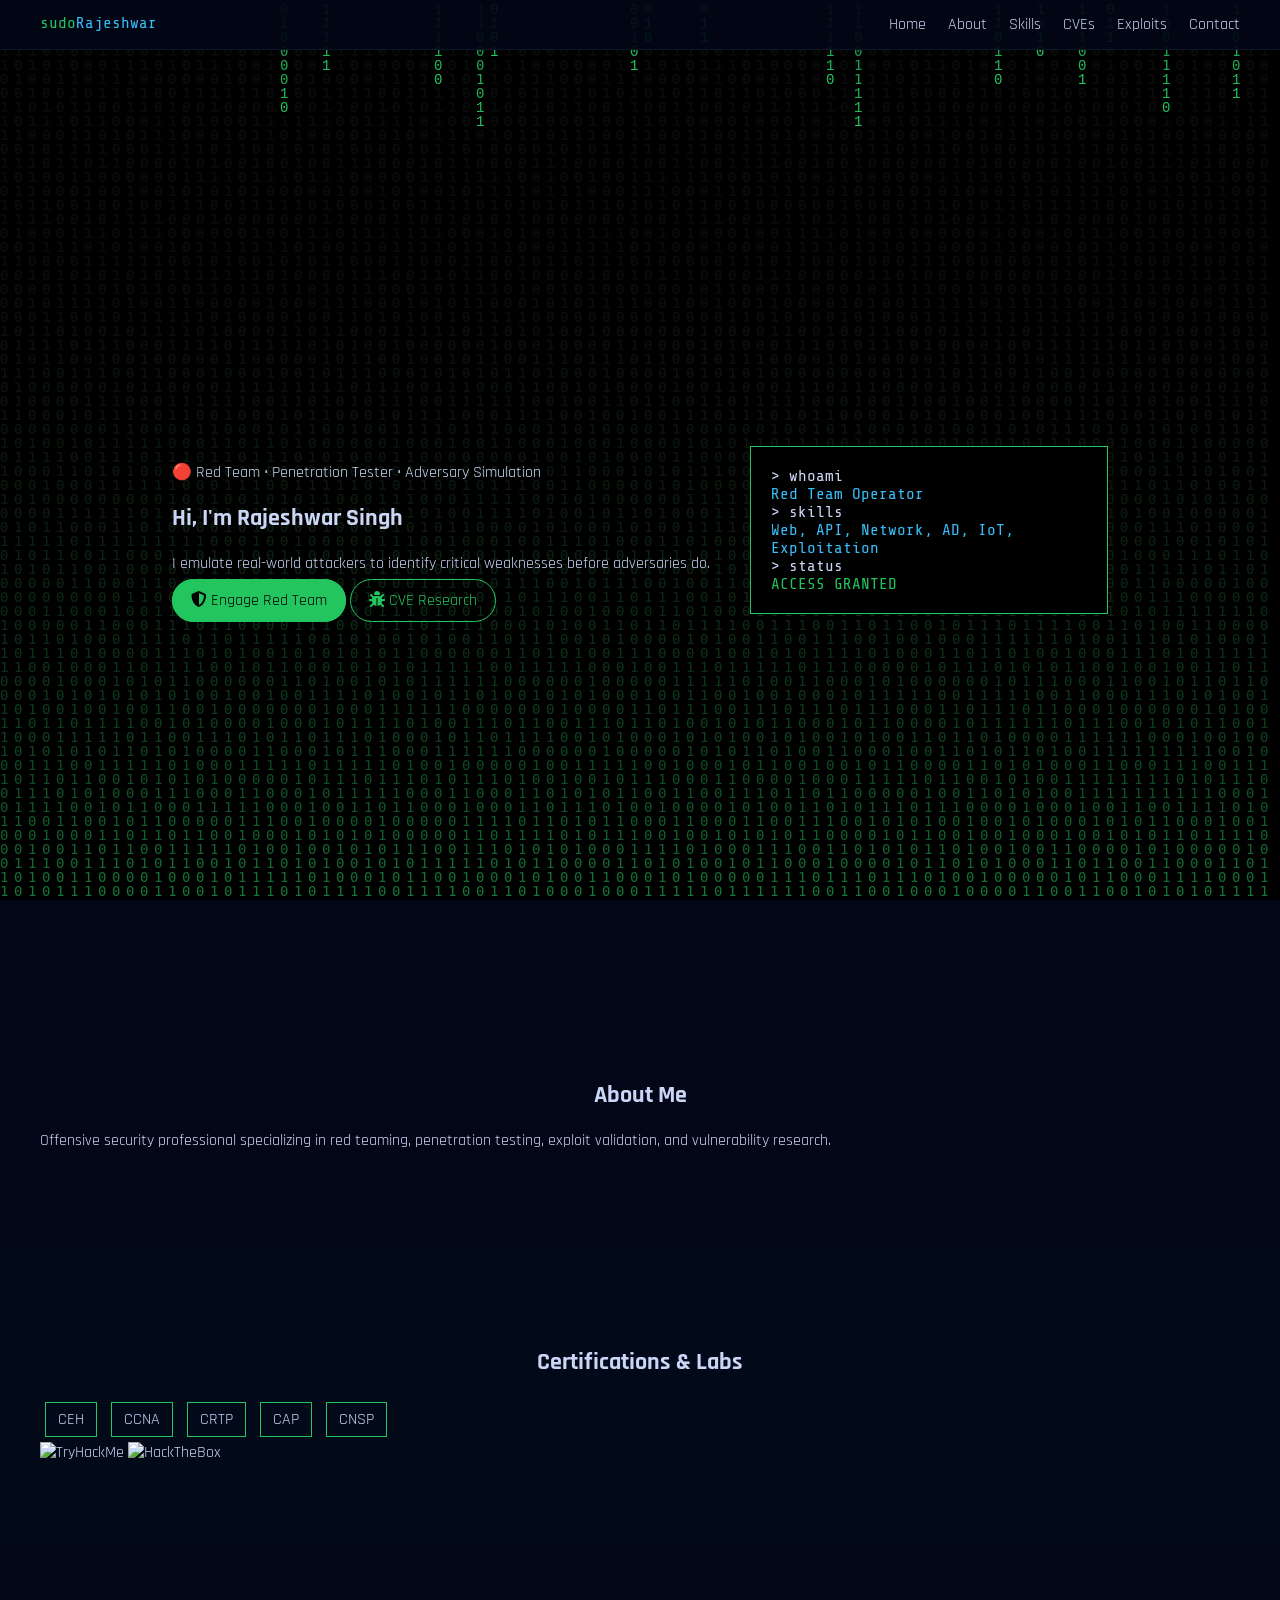
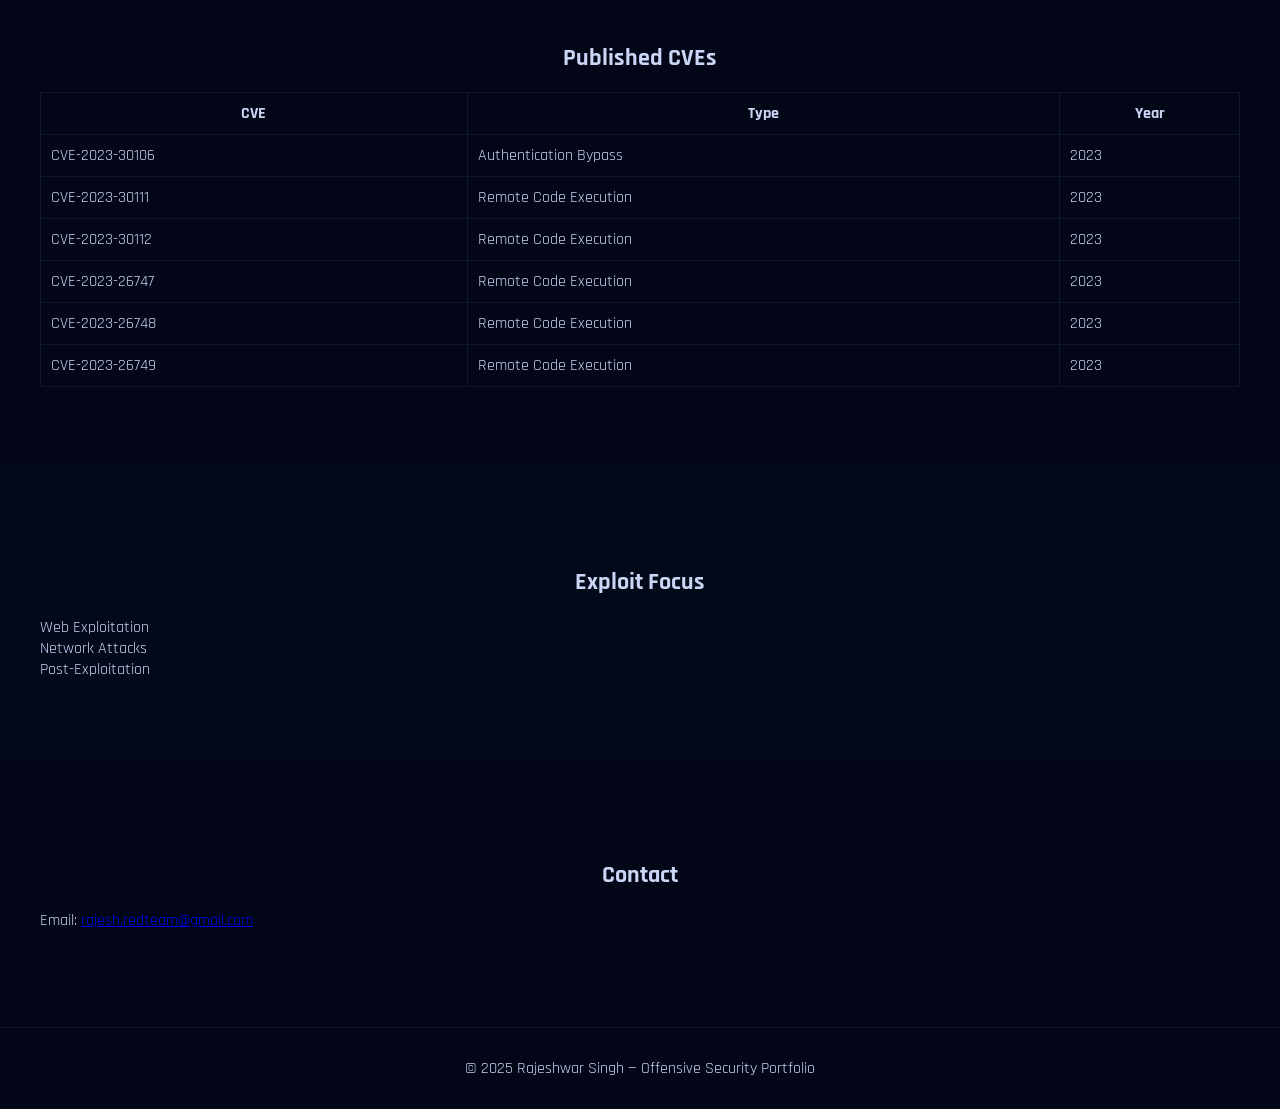
==== index.html @ fbb55cf8 "Update index.html" ====
<!DOCTYPE html>
<html lang="en">
<head>
<meta charset="UTF-8" />
<title>Rajeshwar Singh | Offensive Security & Red Team</title>
<meta name="viewport" content="width=device-width, initial-scale=1" />
<meta name="description" content="Rajeshwar Singh – Red Team Operator, Penetration Tester, CVE Researcher." />

<link rel="stylesheet" href="https://cdnjs.cloudflare.com/ajax/libs/font-awesome/6.5.0/css/all.min.css"/>
<link href="https://fonts.googleapis.com/css2?family=Share+Tech+Mono&family=Rajdhani:wght@400;600;700&display=swap" rel="stylesheet">
<link rel="stylesheet" href="css/style.css"/>

</head>
<body>

<canvas id="matrix"></canvas>

<header class="site-header">
  <div class="container nav-wrapper">
    <div class="logo">sudo<span>Rajeshwar</span></div>
    <nav class="main-nav">
      <a href="#home">Home</a>
      <a href="#about">About</a>
      <a href="#skills">Skills</a>
      <a href="#cves">CVEs</a>
      <a href="#exploits">Exploits</a>
      <a href="#contact">Contact</a>
    </nav>
  </div>
</header>

<main>
<section id="home" class="hero">
  <div class="container hero-inner">
    <div class="hero-text">
      <p class="eyebrow">🔴 Red Team • Penetration Tester • Adversary Simulation</p>
      <h1>Hi, I'm <span>Rajeshwar Singh</span></h1>
      <p class="hero-subtitle">
        I emulate real-world attackers to identify critical weaknesses before adversaries do.
      </p>
      <div class="hero-actions">
        <a href="#contact" class="btn primary"><i class="fa-solid fa-shield-halved"></i> Engage Red Team</a>
        <a href="#cves" class="btn ghost"><i class="fa-solid fa-bug"></i> CVE Research</a>
      </div>
    </div>

    <div class="hero-card terminal">
      <div>> whoami</div>
      <div class="out">Red Team Operator</div>
      <div>> skills</div>
      <div class="out">Web, API, Network, AD, IoT, Exploitation</div>
      <div>> status</div>
      <div class="out green">ACCESS GRANTED</div>
    </div>
  </div>
</section>

<section id="about" class="section">
  <div class="container">
    <h2 class="section-title">About Me</h2>
    <p class="section-lead">
      Offensive security professional specializing in red teaming, penetration testing,
      exploit validation, and vulnerability research.
    </p>
  </div>
</section>

<section id="skills" class="section alt">
  <div class="container">
    <h2 class="section-title center">Certifications & Labs</h2>
    <div class="badges">
      <span class="badge">CEH</span>
      <span class="badge">CCNA</span>
      <span class="badge">CRTP</span>
      <span class="badge">CAP</span>
      <span class="badge">CNSP</span>
    </div>

    <div class="lab-badges">
      <img src="https://tryhackme.com/img/badges/placeholder.png" alt="TryHackMe">
      <img src="https://www.hackthebox.com/images/badge.svg" alt="HackTheBox">
    </div>
  </div>
</section>

<section id="cves" class="section">
  <div class="container">
    <h2 class="section-title center">Published CVEs</h2>
    <table class="data-table">
      <thead>
        <tr><th>CVE</th><th>Type</th><th>Year</th></tr>
      </thead>
      <tbody>
        <tr><td>CVE-2023-30106</td><td>Authentication Bypass</td><td>2023</td></tr>
        <tr><td>CVE-2023-30111</td><td>Remote Code Execution</td><td>2023</td></tr>
        <tr><td>CVE-2023-30112</td><td>Remote Code Execution</td><td>2023</td></tr>
        <tr><td>CVE-2023-26747</td><td>Remote Code Execution</td><td>2023</td></tr>
        <tr><td>CVE-2023-26748</td><td>Remote Code Execution</td><td>2023</td></tr>
        <tr><td>CVE-2023-26749</td><td>Remote Code Execution</td><td>2023</td></tr>
      </tbody>
    </table>
  </div>
</section>

<section id="exploits" class="section alt">
  <div class="container">
    <h2 class="section-title center">Exploit Focus</h2>
    <div class="grid three">
      <div class="card">Web Exploitation</div>
      <div class="card">Network Attacks</div>
      <div class="card">Post-Exploitation</div>
    </div>
  </div>
</section>

<section id="contact" class="section contact-section">
  <div class="container">
    <h2 class="section-title">Contact</h2>
    <p>Email: <a href="mailto:rajesh.redteam@gmail.com">rajesh.redteam@gmail.com</a></p>
  </div>
</section>
</main>

<footer class="site-footer">
  <div class="container">
    © 2025 Rajeshwar Singh — Offensive Security Portfolio
  </div>
</footer>

<script src="js/matrix.js"></script>
<script src="js/terminal.js"></script>
</body>
</html>
---- css/style.css ----
body{margin:0;font-family:Rajdhani,sans-serif;background:#020617;color:#cbd5f5}
canvas{position:fixed;inset:0;z-index:-1}
.site-header{position:fixed;width:100%;background:rgba(2,6,23,.9);border-bottom:1px solid #0f172a}
.nav-wrapper{max-width:1200px;margin:auto;padding:14px;display:flex;justify-content:space-between}
.logo{font-family:Share Tech Mono;color:#22c55e}
.logo span{color:#38bdf8}
.main-nav a{margin-left:18px;color:#cbd5f5;text-decoration:none}
.hero{min-height:100vh;display:flex;align-items:center;padding-top:80px}
.hero-inner{max-width:1200px;margin:auto;display:grid;grid-template-columns:1.2fr .8fr;gap:40px}
.hero-card{background:#000;border:1px solid #22c55e;padding:20px;font-family:Share Tech Mono}
.out{color:#38bdf8}
.green{color:#22c55e}
.section{padding:80px 20px}
.section.alt{background:#020a1a}
.container{max-width:1200px;margin:auto}
.section-title{text-align:center}
.badges .badge{border:1px solid #22c55e;padding:6px 12px;margin:5px;display:inline-block}
.data-table{width:100%;border-collapse:collapse}
th,td{border:1px solid #0f172a;padding:10px}
.btn{padding:10px 18px;border-radius:999px;border:1px solid #22c55e;text-decoration:none}
.primary{background:#22c55e;color:#000}
.ghost{color:#22c55e}
.site-footer{text-align:center;border-top:1px solid #0f172a;padding:30px}
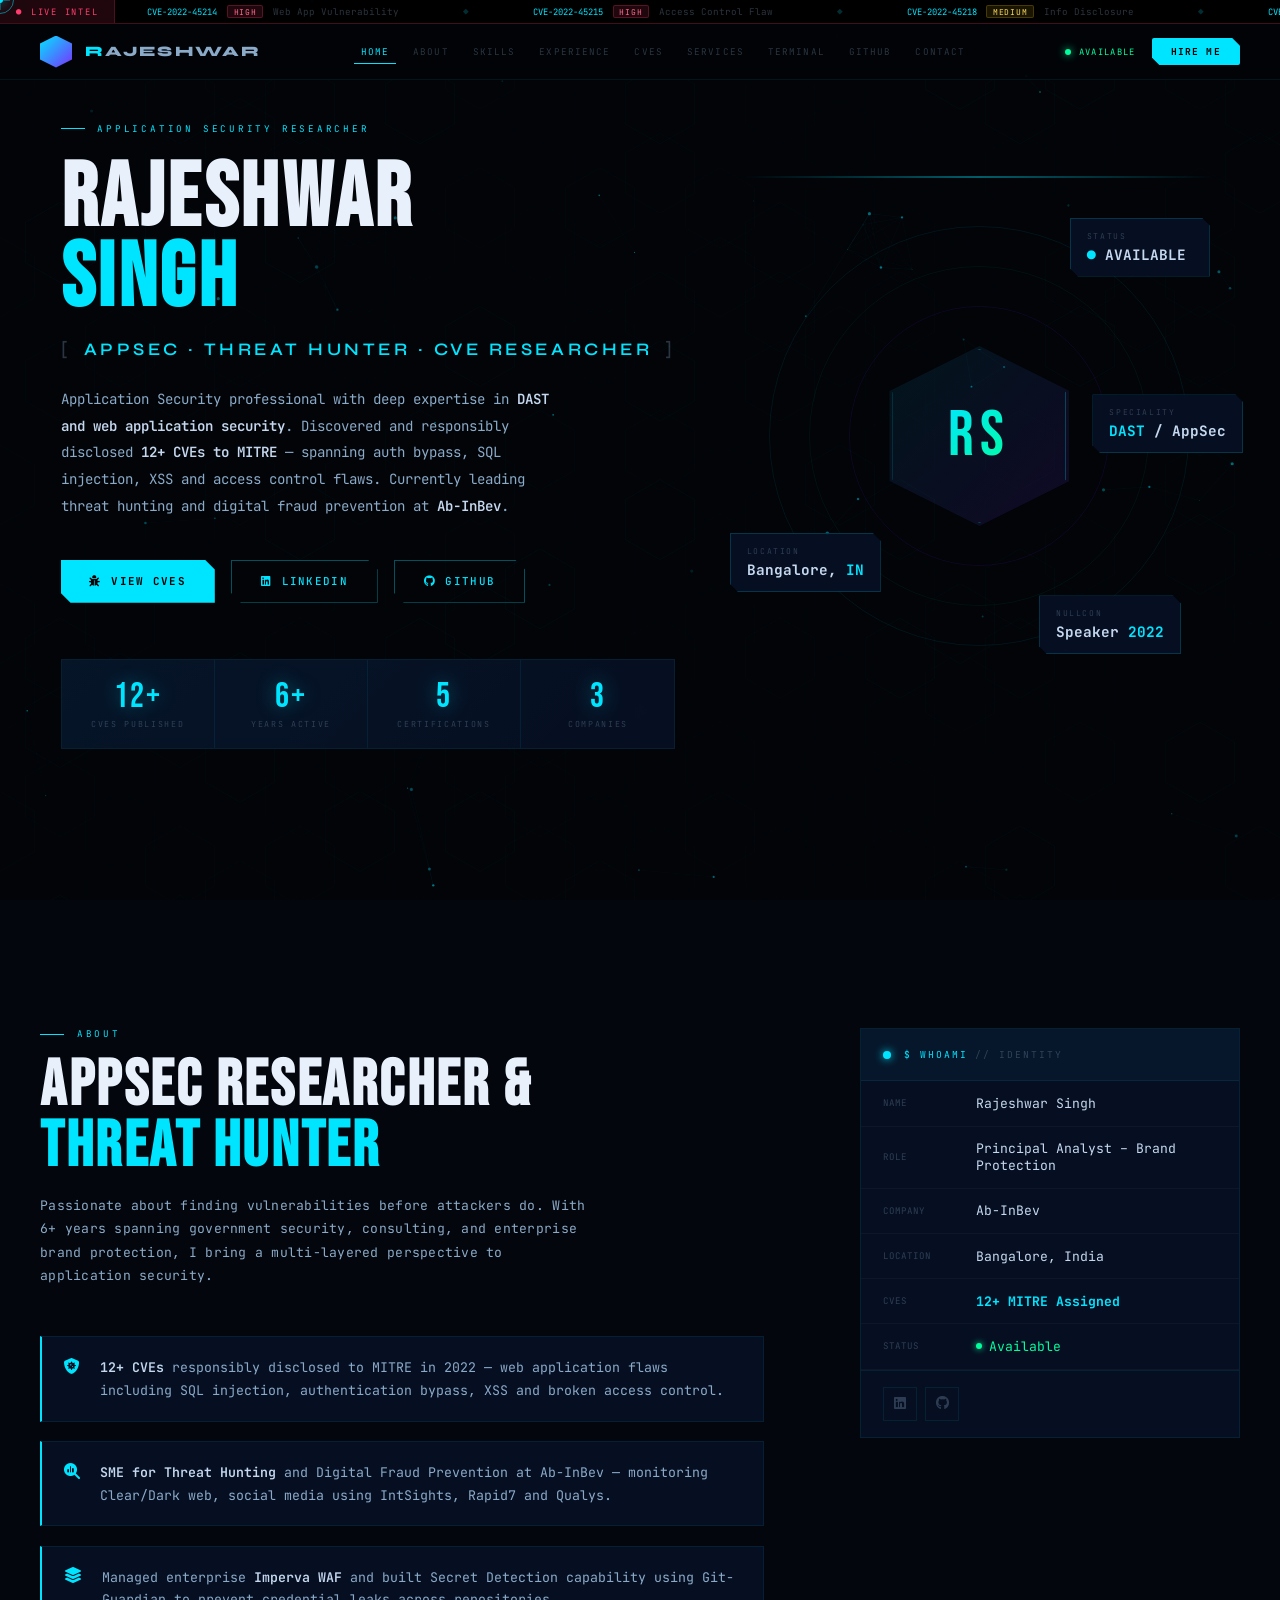
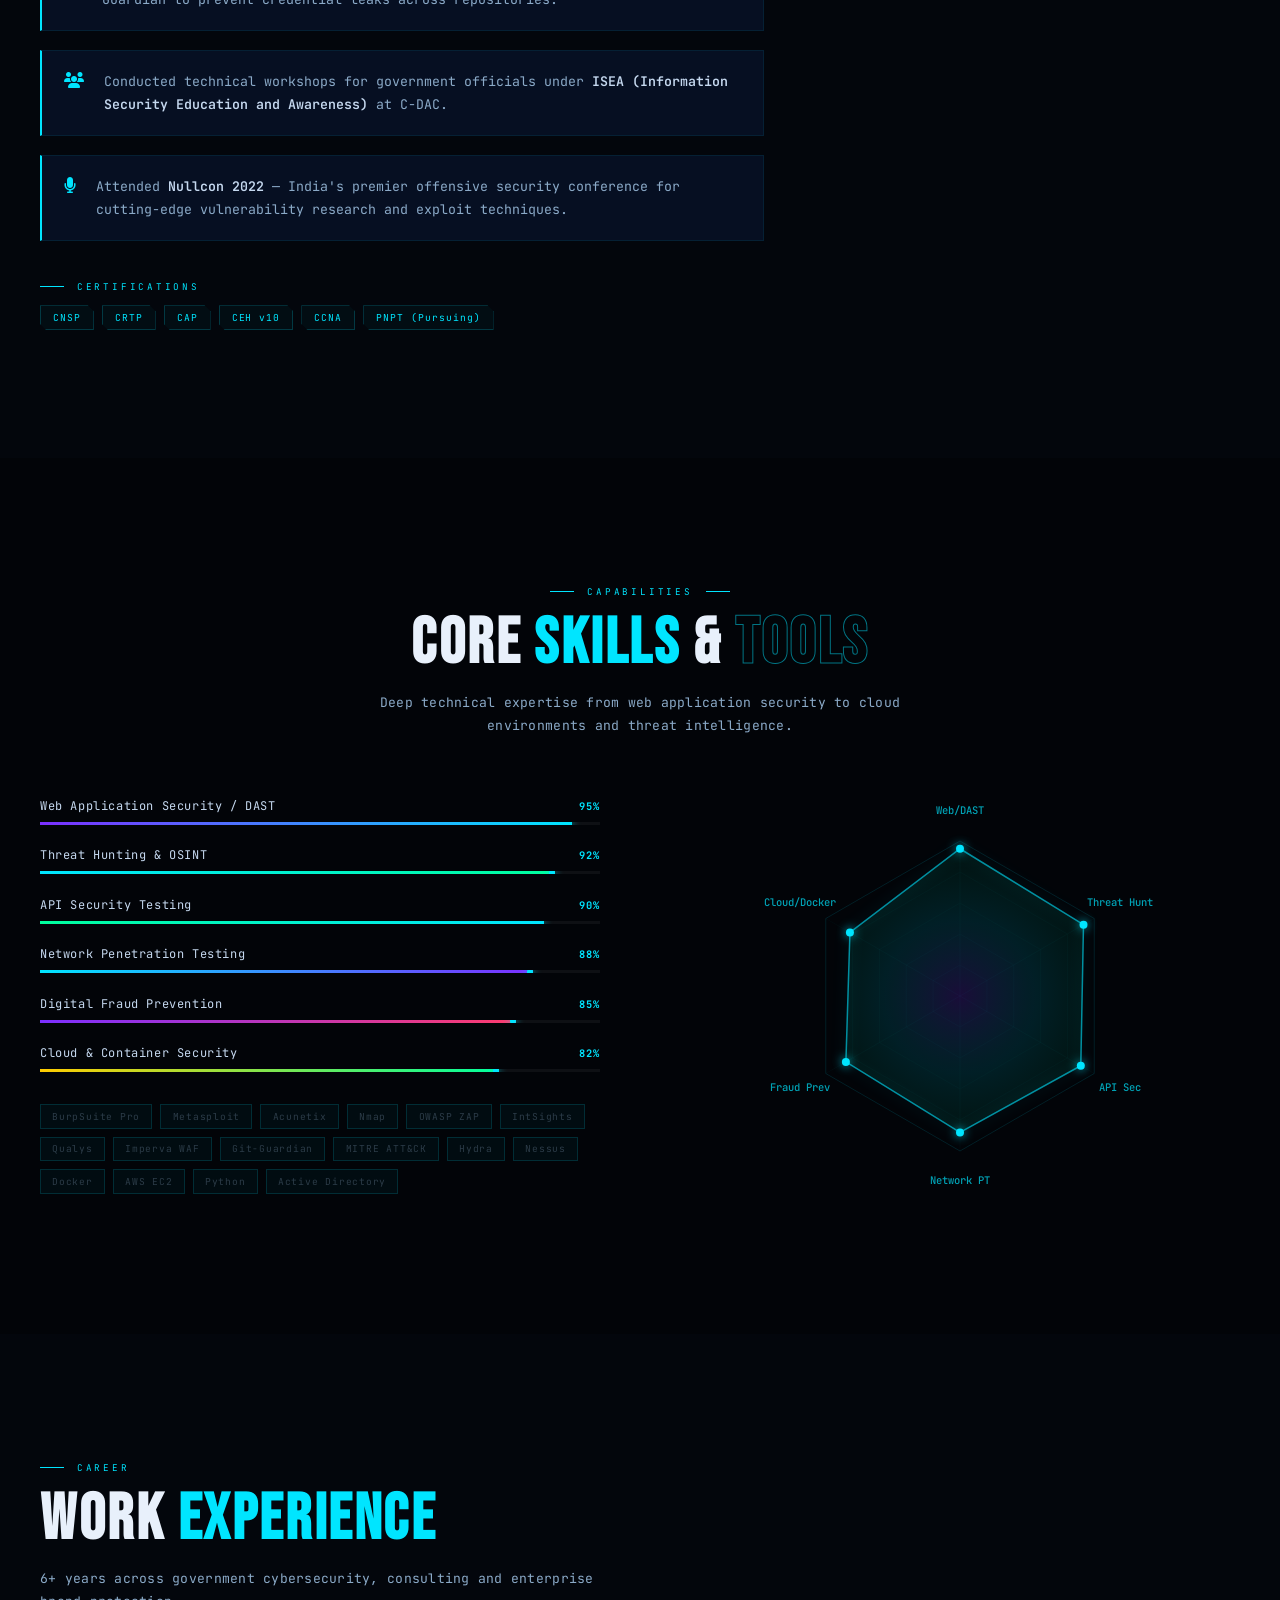
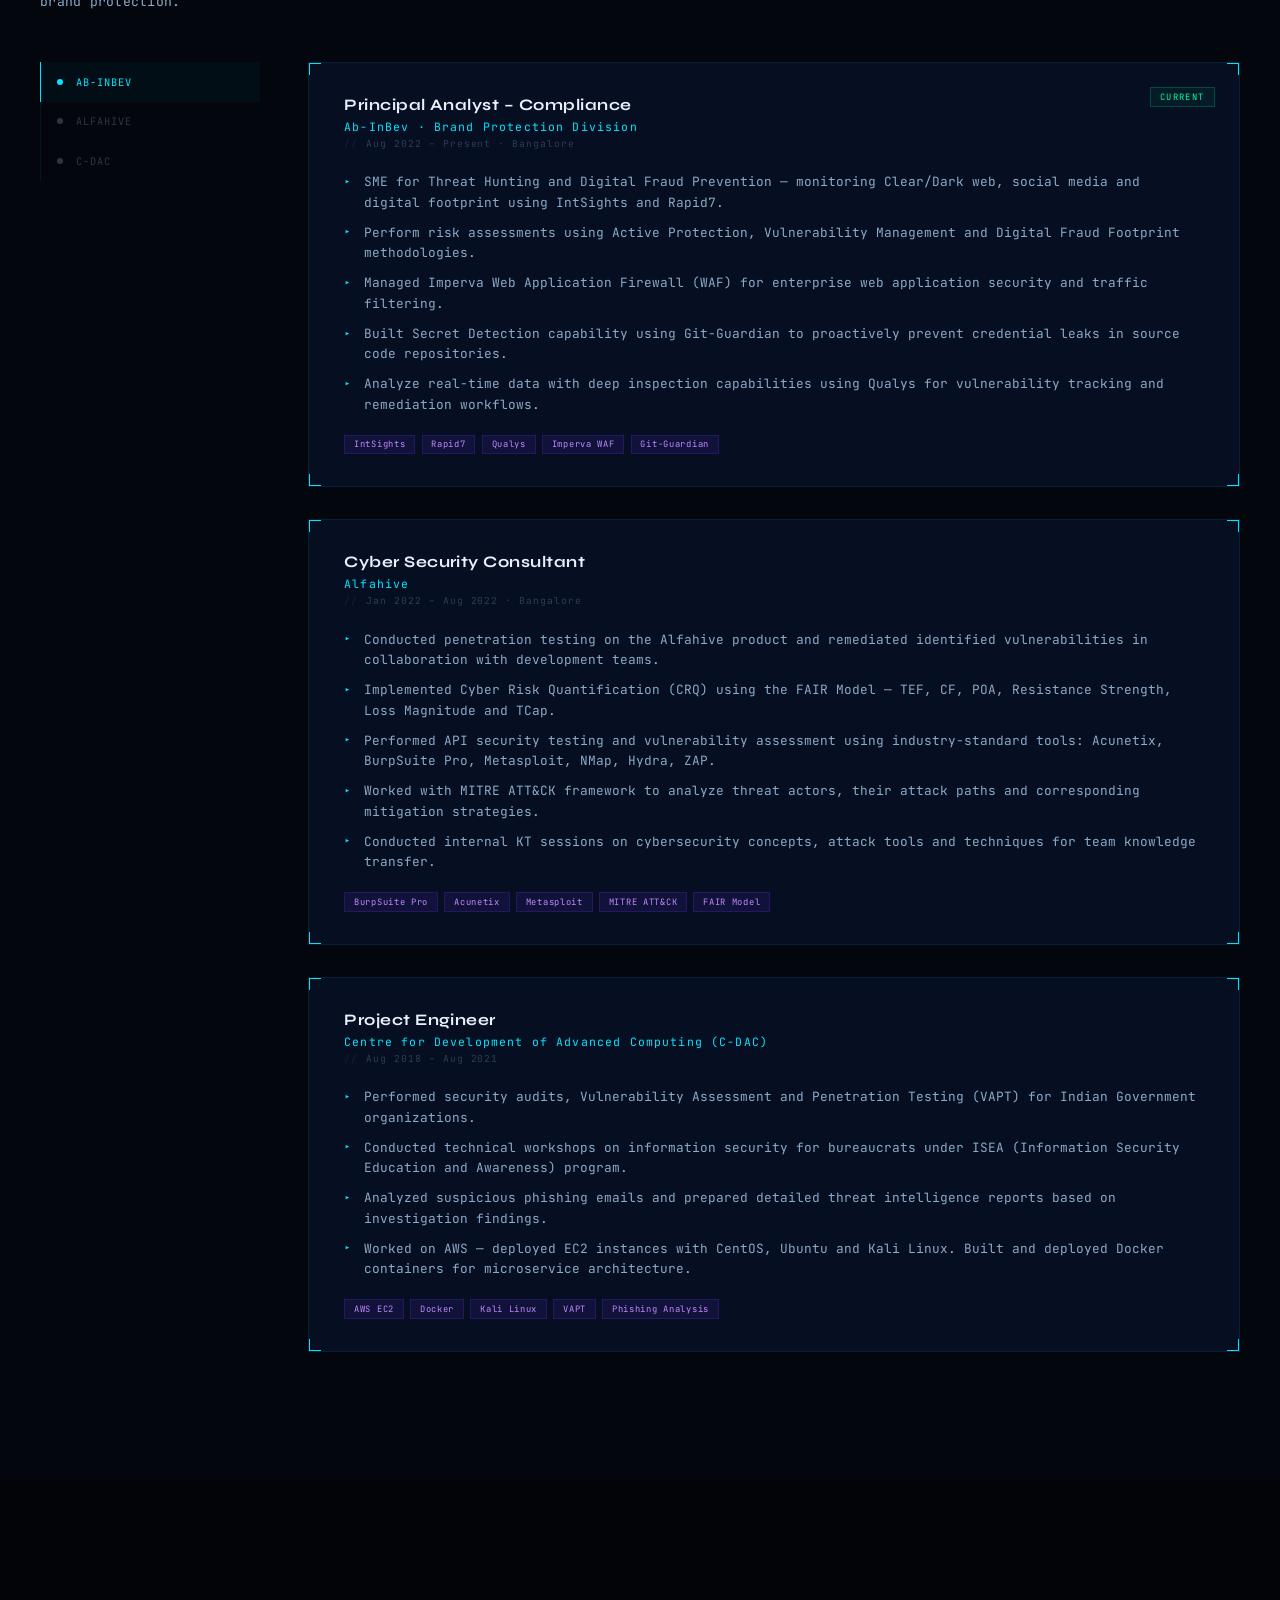
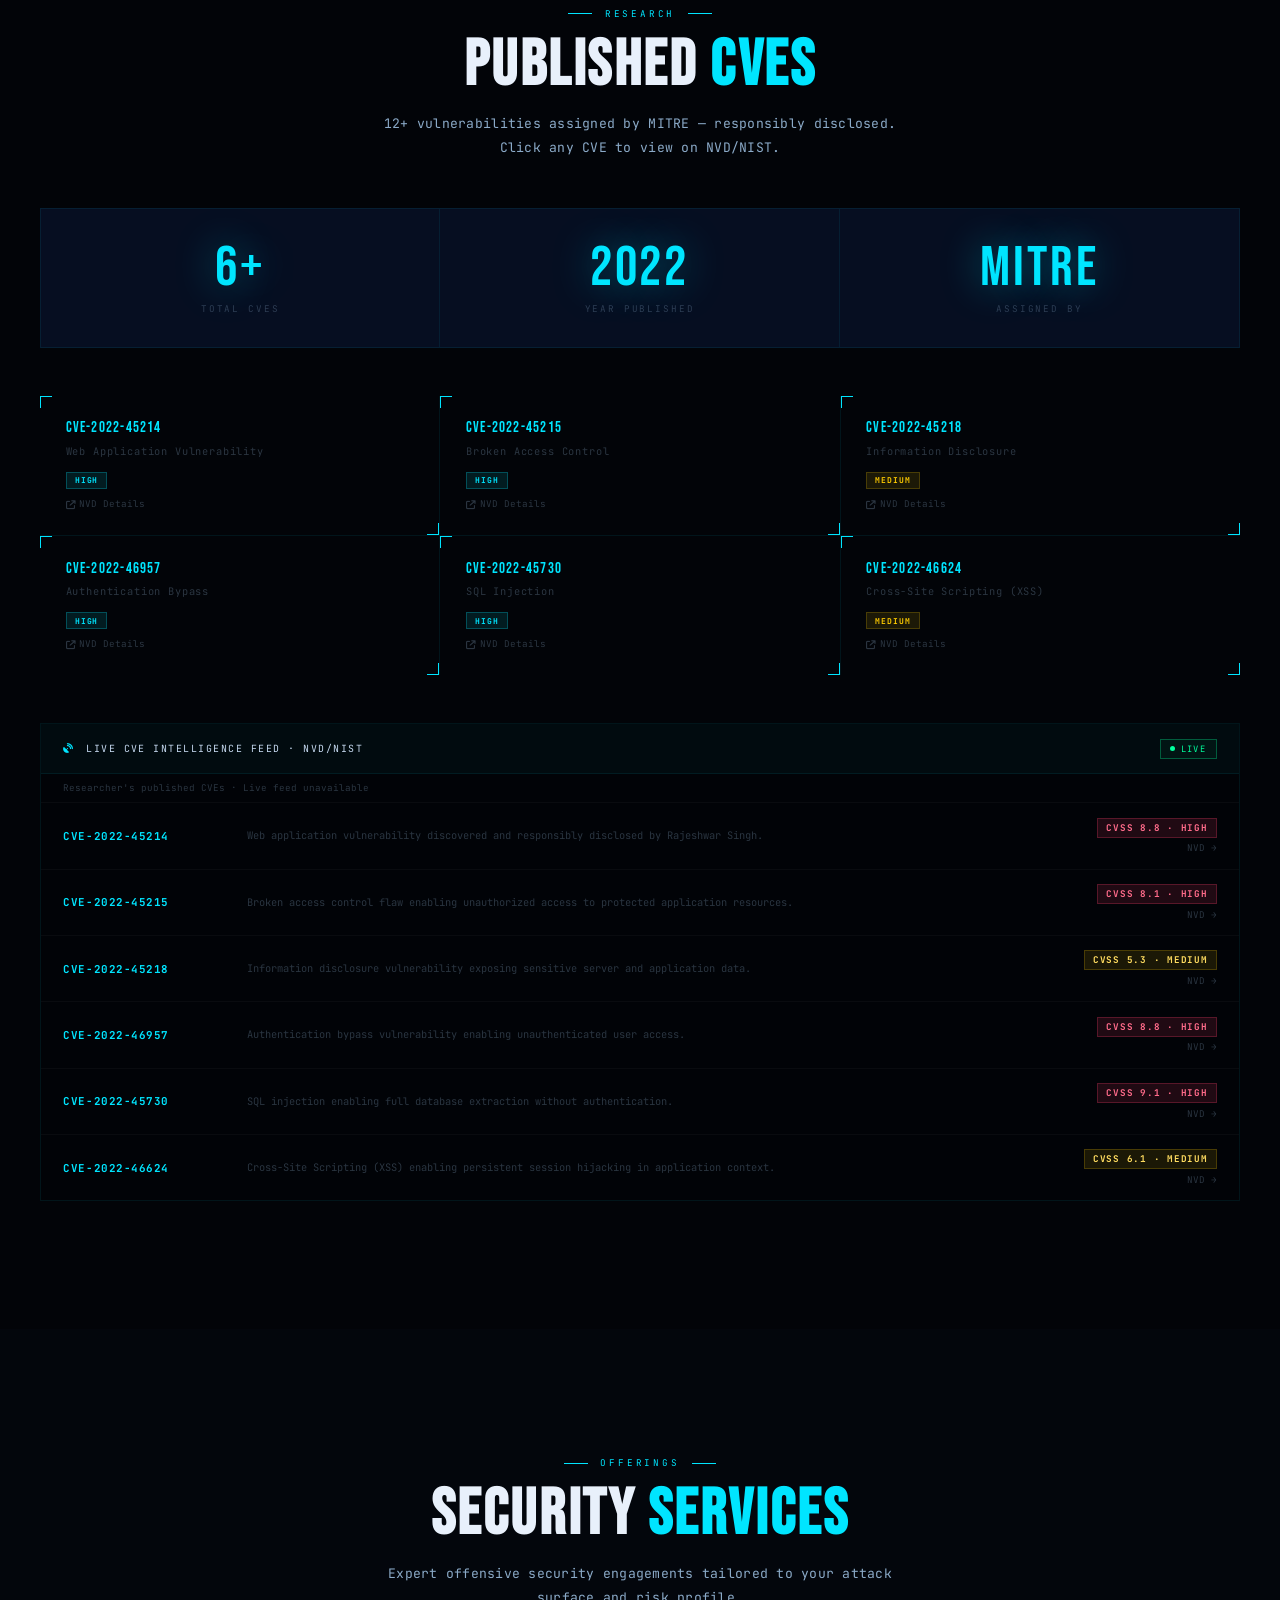
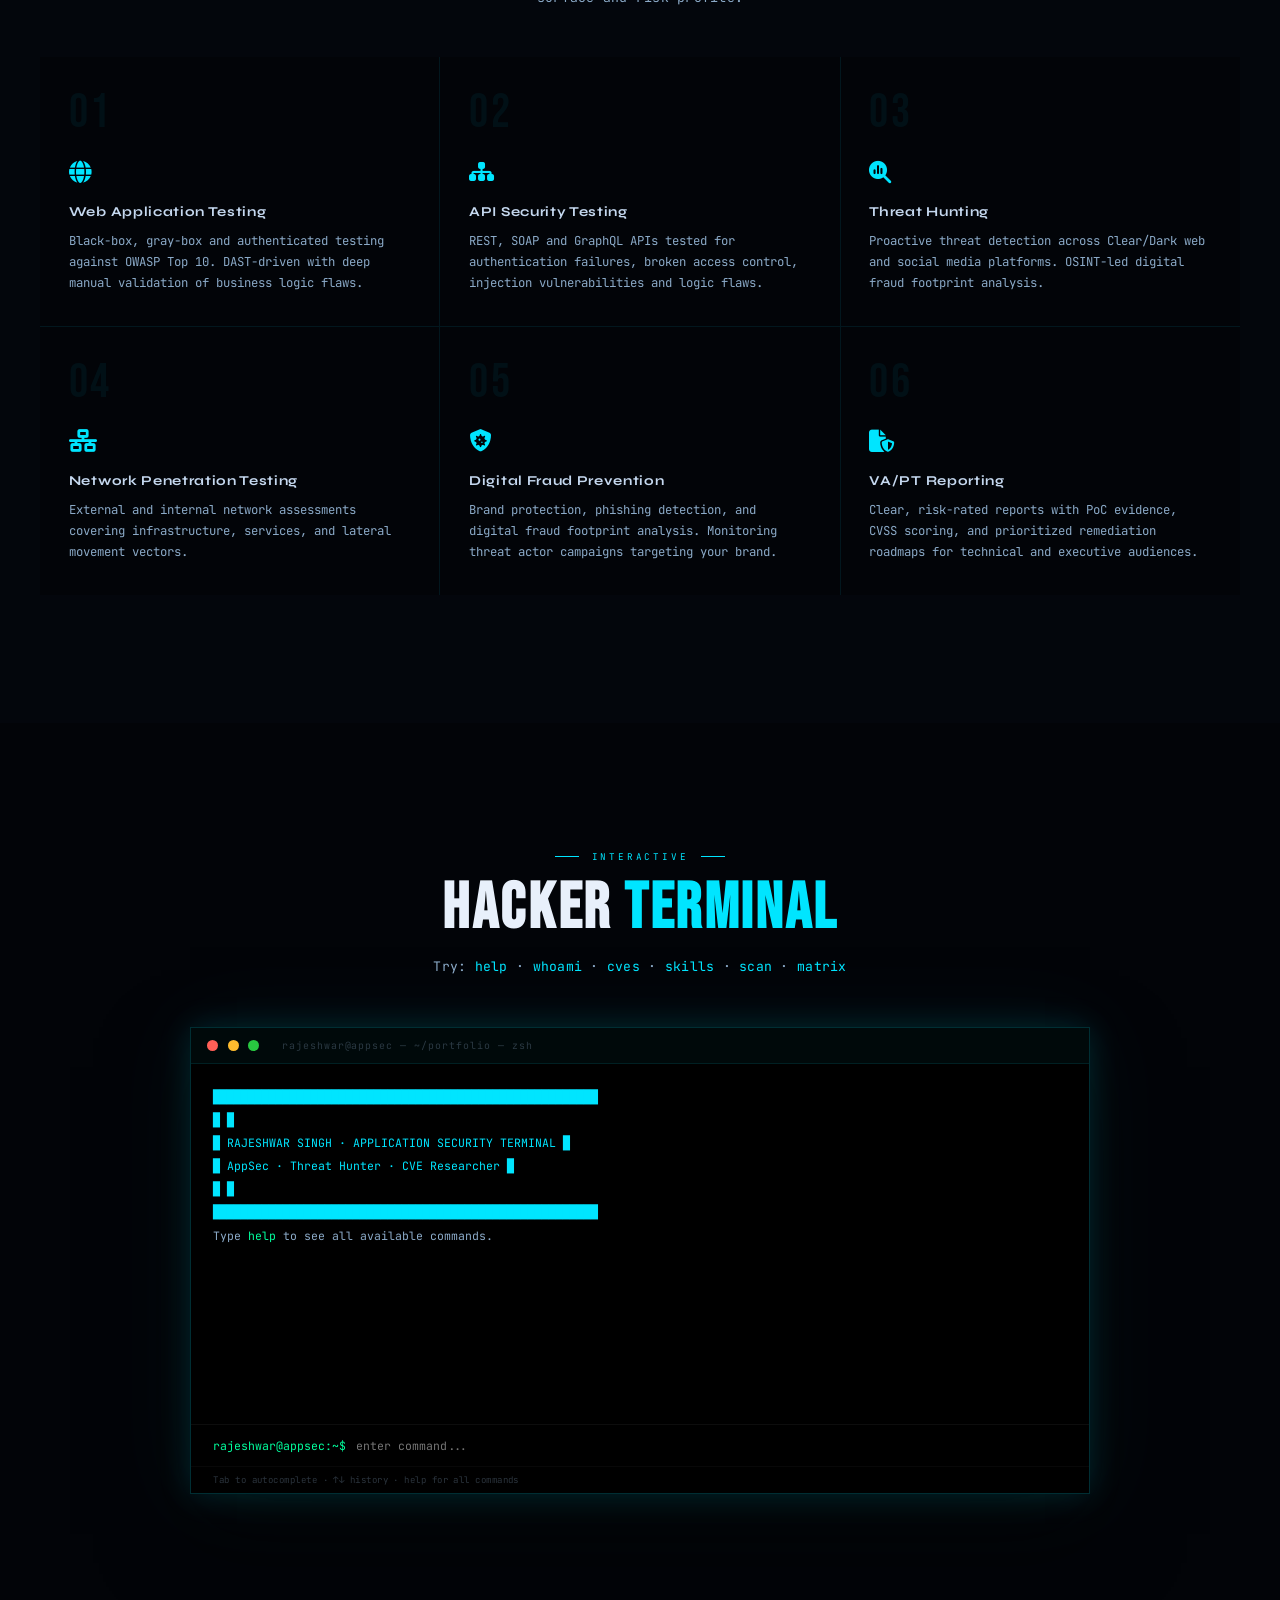
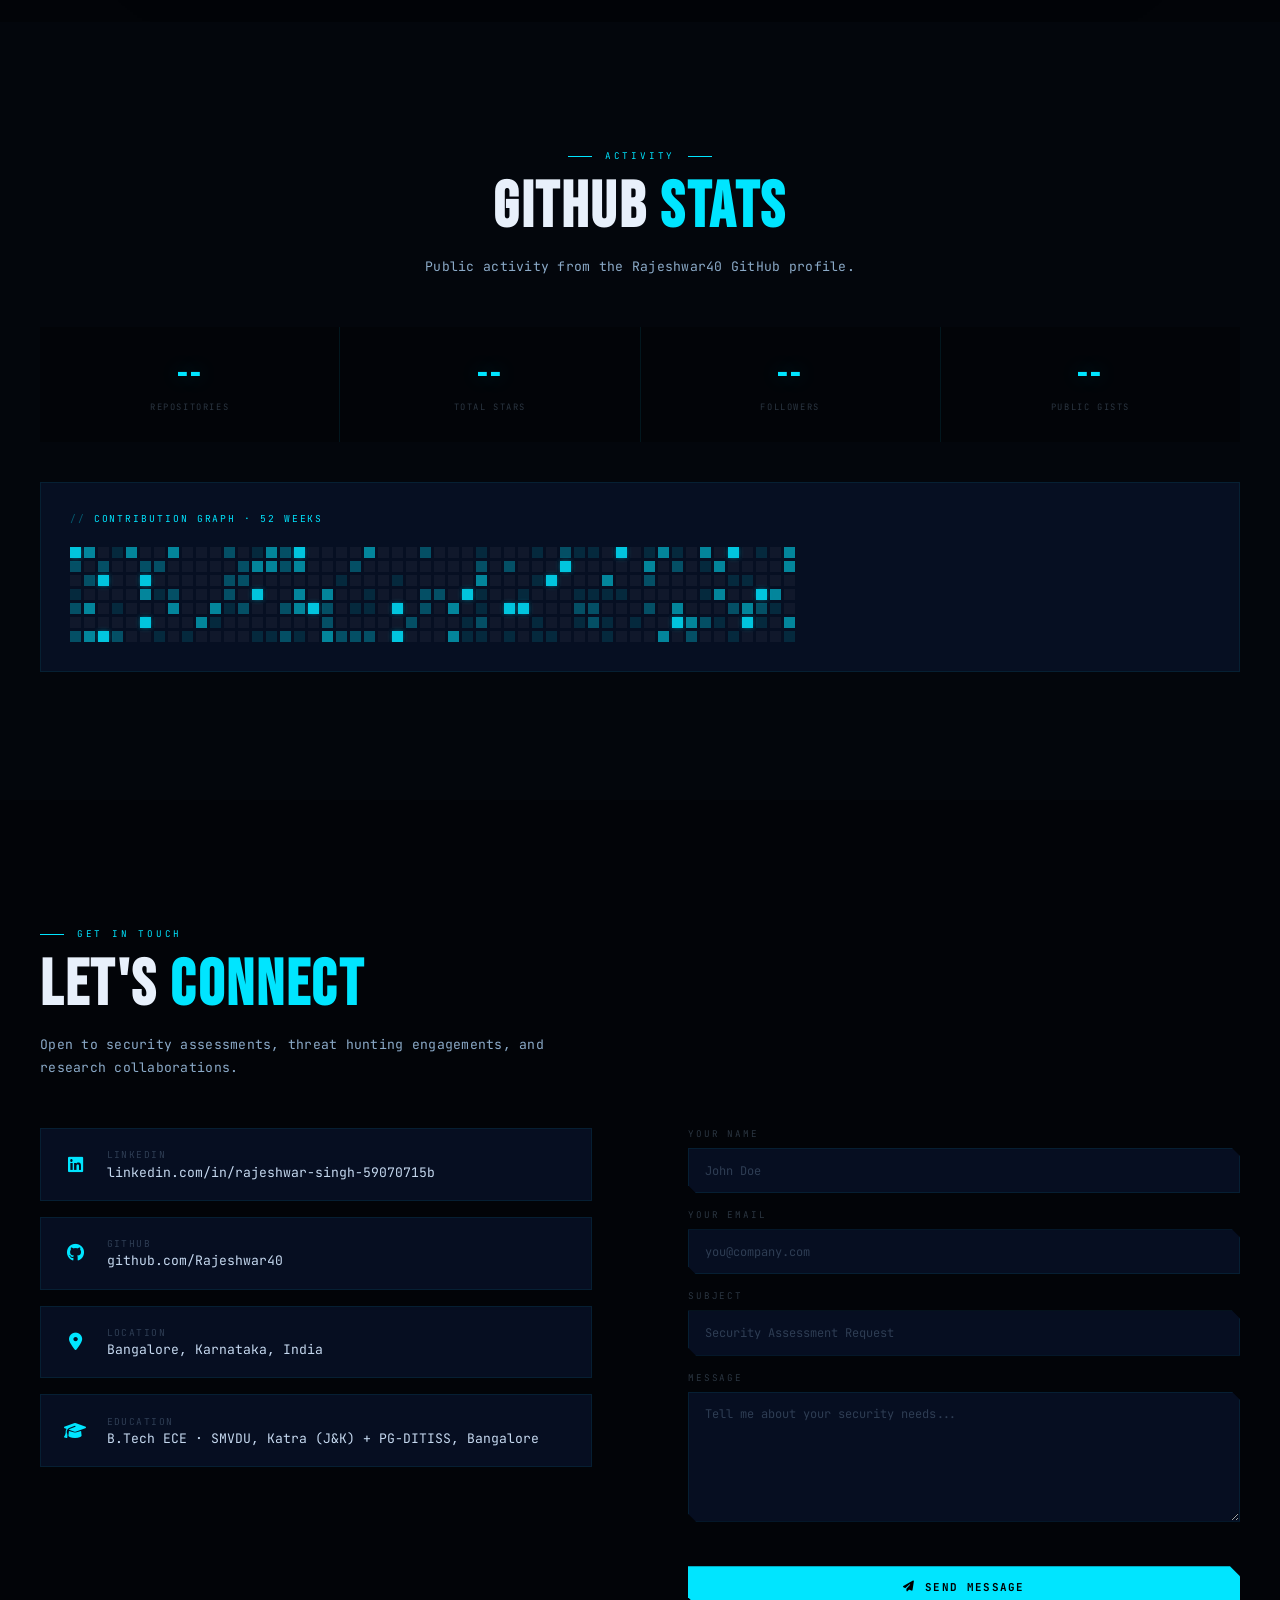
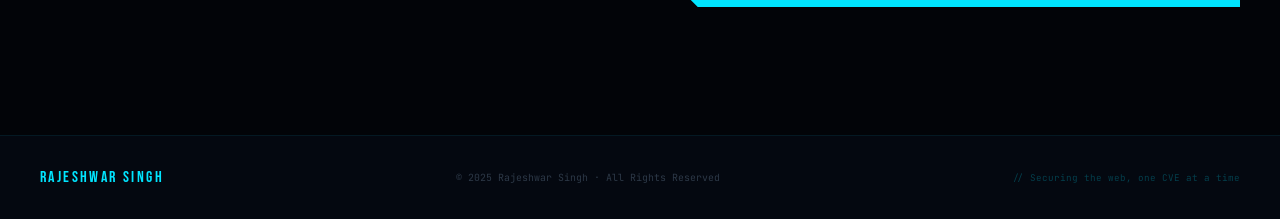
==== commit c80f5009: "Update index.html" ====
--- a/index.html
+++ b/index.html
@@ -1,133 +1,2142 @@
+
 <!DOCTYPE html>
 <html lang="en">
 <head>
-<meta charset="UTF-8" />
-<title>Rajeshwar Singh | Offensive Security & Red Team</title>
-<meta name="viewport" content="width=device-width, initial-scale=1" />
-<meta name="description" content="Rajeshwar Singh – Red Team Operator, Penetration Tester, CVE Researcher." />
-
-<link rel="stylesheet" href="https://cdnjs.cloudflare.com/ajax/libs/font-awesome/6.5.0/css/all.min.css"/>
-<link href="https://fonts.googleapis.com/css2?family=Share+Tech+Mono&family=Rajdhani:wght@400;600;700&display=swap" rel="stylesheet">
-<link rel="stylesheet" href="css/style.css"/>
-
+<meta charset="UTF-8"/>
+<meta name="viewport" content="width=device-width,initial-scale=1"/>
+<title>Rajeshwar Singh — Application Security Researcher</title>
+<meta name="description" content="Rajeshwar Singh — AppSec Expert, 12+ CVEs, DAST Specialist, Threat Hunter. Bangalore, India."/>
+<link rel="preconnect" href="https://fonts.googleapis.com"/>
+<link rel="preconnect" href="https://fonts.gstatic.com" crossorigin/>
+<link href="https://fonts.googleapis.com/css2?family=JetBrains+Mono:wght@100;200;300;400;500;600;700;800&family=Syne:wght@400;500;600;700;800&family=Bebas+Neue&display=swap" rel="stylesheet"/>
+<link rel="stylesheet" href="https://cdnjs.cloudflare.com/ajax/libs/font-awesome/6.5.0/css/all.min.css" crossorigin="anonymous"/>
+<style>
+/* ═══════════════════════════════════ DESIGN SYSTEM ═══════════════════════════════════ */
+:root {
+  --bg: #020408;
+  --bg2: #040810;
+  --bg3: #060c18;
+  --surface: rgba(8,18,40,0.8);
+  --surface2: rgba(12,24,52,0.6);
+  --c1: #00e5ff;      /* electric cyan */
+  --c2: #00ff9d;      /* matrix green */
+  --c3: #ff3c6e;      /* danger red */
+  --c4: #7b2fff;      /* void purple */
+  --c5: #ffcc00;      /* amber warning */
+  --txt: #8baac8;
+  --txt2: #c5d8ef;
+  --txt3: #e8f0fb;
+  --dim: rgba(139,170,200,0.3);
+  --border: rgba(0,229,255,0.08);
+  --border2: rgba(0,229,255,0.18);
+  --glow1: 0 0 30px rgba(0,229,255,0.15), 0 0 80px rgba(0,229,255,0.05);
+  --glow2: 0 0 20px rgba(0,255,157,0.2);
+  --font-mono: 'JetBrains Mono', monospace;
+  --font-display: 'Syne', sans-serif;
+  --font-impact: 'Bebas Neue', sans-serif;
+}
+
+*, *::before, *::after { box-sizing: border-box; margin: 0; padding: 0; }
+html { scroll-behavior: smooth; }
+
+body {
+  background: var(--bg);
+  color: var(--txt);
+  font-family: var(--font-mono);
+  overflow-x: hidden;
+  cursor: none;
+  min-height: 100vh;
+}
+
+a { color: inherit; text-decoration: none; }
+ul { list-style: none; }
+
+::-webkit-scrollbar { width: 2px; }
+::-webkit-scrollbar-track { background: var(--bg); }
+::-webkit-scrollbar-thumb { background: var(--c1); border-radius: 1px; }
+
+/* ═══════════════════════════════════ CANVAS BG ═══════════════════════════════════ */
+#bg-canvas {
+  position: fixed; inset: 0; z-index: 0;
+  pointer-events: none;
+}
+
+/* ═══════════════════════════════════ CUSTOM CURSOR ═══════════════════════════════════ */
+#cursor-dot {
+  position: fixed; width: 6px; height: 6px; border-radius: 50%;
+  background: var(--c1); pointer-events: none; z-index: 9999;
+  transform: translate(-50%,-50%);
+  box-shadow: 0 0 12px var(--c1), 0 0 24px rgba(0,229,255,0.6);
+  transition: transform 0.05s, background 0.2s;
+}
+#cursor-ring {
+  position: fixed; width: 28px; height: 28px; border-radius: 50%;
+  border: 1px solid rgba(0,229,255,0.5); pointer-events: none; z-index: 9998;
+  transform: translate(-50%,-50%);
+  transition: width 0.2s, height 0.2s, border-color 0.2s;
+}
+#cursor-cross {
+  position: fixed; width: 20px; height: 20px; pointer-events: none; z-index: 9997;
+  transform: translate(-50%,-50%);
+}
+#cursor-cross::before, #cursor-cross::after {
+  content: ''; position: absolute; background: rgba(0,229,255,0.3);
+}
+#cursor-cross::before { width: 1px; height: 20px; left: 50%; top: 0; }
+#cursor-cross::after { width: 20px; height: 1px; top: 50%; left: 0; }
+body.hovering #cursor-ring { width: 46px; height: 46px; border-color: var(--c2); }
+body.hovering #cursor-dot { background: var(--c2); }
+
+/* ═══════════════════════════════════ PRELOADER ═══════════════════════════════════ */
+#preloader {
+  position: fixed; inset: 0; z-index: 10000;
+  background: #000; display: flex; flex-direction: column;
+  align-items: center; justify-content: center; gap: 2rem;
+  transition: opacity 0.8s ease, transform 0.8s ease;
+}
+#preloader.hide { opacity: 0; pointer-events: none; transform: scale(1.02); }
+
+.pl-logo {
+  font-family: var(--font-impact);
+  font-size: clamp(3rem, 8vw, 7rem);
+  letter-spacing: 0.15em;
+  color: #fff;
+  position: relative;
+  overflow: hidden;
+}
+.pl-logo::after {
+  content: '';
+  position: absolute; inset: 0;
+  background: linear-gradient(90deg, transparent, rgba(0,229,255,0.4), transparent);
+  animation: scan-h 1.5s ease infinite;
+}
+@keyframes scan-h { 0% { transform: translateX(-100%); } 100% { transform: translateX(100%); } }
+
+.pl-scanline {
+  width: 340px; height: 1px; background: var(--bg2); position: relative; overflow: hidden;
+  border: 1px solid rgba(0,229,255,0.1);
+}
+.pl-bar {
+  position: absolute; top: 0; left: 0; height: 100%;
+  background: linear-gradient(90deg, var(--c4), var(--c1), var(--c2));
+  width: 0%; transition: width 0.05s;
+}
+.pl-pct {
+  font-size: 0.65rem; color: var(--c1); letter-spacing: 0.3em; text-transform: uppercase;
+}
+.pl-msg {
+  font-size: 0.6rem; color: rgba(0,229,255,0.4); letter-spacing: 0.2em;
+  min-height: 1em; text-transform: uppercase;
+}
+
+/* ═══════════════════════════════════ THREAT TICKER ═══════════════════════════════════ */
+#threat-ticker {
+  position: fixed; top: 0; left: 0; right: 0; z-index: 600;
+  height: 24px; background: rgba(0,0,0,0.95);
+  border-bottom: 1px solid rgba(255,60,110,0.25);
+  display: flex; align-items: center; overflow: hidden;
+}
+.ticker-badge {
+  flex-shrink: 0; height: 100%; padding: 0 1rem;
+  display: flex; align-items: center; gap: 0.5rem;
+  background: rgba(255,60,110,0.12);
+  border-right: 1px solid rgba(255,60,110,0.2);
+  font-size: 0.55rem; color: var(--c3); letter-spacing: 0.2em;
+  white-space: nowrap;
+}
+.ticker-badge::before { content: '●'; animation: blink-r 1s step-end infinite; }
+@keyframes blink-r { 50% { opacity: 0; } }
+.ticker-scroll { flex: 1; overflow: hidden; }
+.ticker-inner {
+  display: flex; animation: ticker 70s linear infinite; white-space: nowrap;
+}
+.t-item {
+  display: inline-flex; align-items: center; gap: 0.6rem;
+  padding: 0 2rem; font-size: 0.58rem; color: var(--dim);
+}
+.t-id { color: var(--c1); font-size: 0.55rem; }
+.t-sev {
+  font-size: 0.5rem; padding: 0.05rem 0.35rem; border-radius: 2px; letter-spacing: 0.1em;
+}
+.sev-c { background: rgba(123,47,255,0.2); color: #bf8bff; border: 1px solid rgba(123,47,255,0.3); }
+.sev-h { background: rgba(255,60,110,0.12); color: #ff6b8a; border: 1px solid rgba(255,60,110,0.25); }
+.sev-m { background: rgba(255,204,0,0.1); color: #ffdc60; border: 1px solid rgba(255,204,0,0.2); }
+@keyframes ticker { 0% { transform: translateX(0); } 100% { transform: translateX(-50%); } }
+
+/* ═══════════════════════════════════ HEADER ═══════════════════════════════════ */
+#site-nav {
+  position: fixed; top: 24px; left: 0; right: 0; z-index: 500;
+  height: 56px;
+  background: rgba(2,4,8,0.85);
+  backdrop-filter: blur(24px) saturate(1.5);
+  border-bottom: 1px solid var(--border);
+}
+.nav-inner {
+  max-width: 1440px; margin: 0 auto; padding: 0 2.5rem;
+  height: 100%; display: flex; align-items: center; justify-content: space-between; gap: 2rem;
+}
+.nav-logo {
+  display: flex; align-items: center; gap: 0.8rem; flex-shrink: 0;
+}
+.nav-logo-mark {
+  width: 32px; height: 32px; position: relative;
+  display: flex; align-items: center; justify-content: center;
+}
+.nav-logo-hex {
+  width: 32px; height: 32px;
+  background: linear-gradient(135deg, var(--c1), var(--c4));
+  clip-path: polygon(50% 0%, 100% 25%, 100% 75%, 50% 100%, 0% 75%, 0% 25%);
+  animation: hex-pulse 3s ease-in-out infinite;
+}
+@keyframes hex-pulse { 0%,100%{opacity:1;transform:scale(1)} 50%{opacity:0.7;transform:scale(0.95)} }
+.nav-logo-text {
+  font-family: var(--font-display);
+  font-size: 0.9rem; font-weight: 800;
+  letter-spacing: 0.15em; text-transform: uppercase;
+}
+.nav-logo-text span { color: var(--c1); }
+.nav-links {
+  display: flex; align-items: center; gap: 0;
+}
+.nav-links a {
+  font-size: 0.58rem; color: var(--dim); letter-spacing: 0.12em;
+  text-transform: uppercase; padding: 0.4rem 0.75rem;
+  position: relative; transition: color 0.2s; white-space: nowrap;
+}
+.nav-links a::before {
+  content: ''; position: absolute; bottom: 0; left: 50%; right: 50%;
+  height: 1px; background: var(--c1); transition: all 0.3s;
+}
+.nav-links a:hover, .nav-links a.active { color: var(--c1); }
+.nav-links a:hover::before, .nav-links a.active::before { left: 10%; right: 10%; }
+
+.nav-right { display: flex; align-items: center; gap: 1rem; flex-shrink: 0; }
+.nav-status {
+  display: flex; align-items: center; gap: 0.5rem;
+  font-size: 0.55rem; color: var(--c2); letter-spacing: 0.15em;
+}
+.status-dot {
+  width: 6px; height: 6px; border-radius: 50%; background: var(--c2);
+  box-shadow: 0 0 8px var(--c2);
+  animation: status-pulse 2s ease-in-out infinite;
+}
+@keyframes status-pulse { 0%,100%{box-shadow:0 0 8px var(--c2)} 50%{box-shadow:0 0 16px var(--c2),0 0 32px rgba(0,255,157,0.4)} }
+.btn-hire {
+  font-family: var(--font-mono); font-size: 0.6rem;
+  padding: 0.45rem 1.2rem; letter-spacing: 0.12em; text-transform: uppercase;
+  color: #000; background: var(--c1); border: none; border-radius: 2px;
+  cursor: none; transition: all 0.25s; font-weight: 700;
+  clip-path: polygon(0 0, calc(100% - 8px) 0, 100% 8px, 100% 100%, 8px 100%, 0 calc(100% - 8px));
+}
+.btn-hire:hover { background: var(--c2); box-shadow: 0 0 30px rgba(0,255,157,0.4); }
+.nav-toggle {
+  display: none; flex-direction: column; gap: 4px;
+  background: none; border: none; cursor: none; padding: 0.5rem;
+}
+.nav-toggle span { width: 18px; height: 1px; background: var(--c1); display: block; }
+
+/* ═══════════════════════════════════ LAYOUT ═══════════════════════════════════ */
+.page-wrap { position: relative; z-index: 10; }
+section { padding: 8rem 0; position: relative; }
+.container { max-width: 1440px; margin: 0 auto; padding: 0 2.5rem; }
+.pt-nav { padding-top: 110px; }
+
+/* Section labels */
+.s-eyebrow {
+  display: flex; align-items: center; gap: 0.8rem;
+  font-size: 0.58rem; color: var(--c1); letter-spacing: 0.3em;
+  text-transform: uppercase; margin-bottom: 1rem;
+}
+.s-eyebrow::before { content: ''; width: 24px; height: 1px; background: var(--c1); flex-shrink: 0; }
+.s-eyebrow.center { justify-content: center; }
+.s-eyebrow.center::after { content: ''; width: 24px; height: 1px; background: var(--c1); flex-shrink: 0; }
+
+.s-title {
+  font-family: var(--font-impact);
+  font-size: clamp(2.8rem, 5vw, 5rem);
+  line-height: 0.95; letter-spacing: 0.04em;
+  color: var(--txt3); margin-bottom: 1rem;
+}
+.s-title.center { text-align: center; }
+.s-title em { color: var(--c1); font-style: normal; }
+.s-title .outline {
+  -webkit-text-stroke: 1px rgba(0,229,255,0.5);
+  color: transparent;
+}
+
+.s-sub {
+  font-size: 0.82rem; color: var(--txt); max-width: 560px;
+  line-height: 1.8; margin-bottom: 3rem; letter-spacing: 0.02em;
+}
+.s-sub.center { text-align: center; margin: 0 auto 3rem; }
+
+/* Reveal animations */
+.reveal { opacity: 0; transform: translateY(32px); transition: opacity 0.7s ease, transform 0.7s ease; }
+.reveal.visible { opacity: 1; transform: none; }
+.reveal-left { opacity: 0; transform: translateX(-40px); transition: opacity 0.7s ease, transform 0.7s ease; }
+.reveal-left.visible { opacity: 1; transform: none; }
+.reveal-right { opacity: 0; transform: translateX(40px); transition: opacity 0.7s ease, transform 0.7s ease; }
+.reveal-right.visible { opacity: 1; transform: none; }
+
+/* ═══════════════════════════════════ HERO ═══════════════════════════════════ */
+#hero {
+  min-height: 100vh; display: flex; align-items: center;
+  padding-top: 100px; overflow: hidden; position: relative;
+}
+
+.hero-grid {
+  display: grid; grid-template-columns: 1fr 480px;
+  gap: 4rem; align-items: center; width: 100%;
+}
+
+/* Glitch text effect */
+.glitch-wrap { position: relative; display: inline-block; }
+.hero-name {
+  font-family: var(--font-impact);
+  font-size: clamp(3.5rem, 7vw, 6.8rem);
+  line-height: 0.9; letter-spacing: 0.04em;
+  color: var(--txt3); display: block; position: relative;
+}
+.hero-name .accent { color: var(--c1); display: block; }
+.glitch-name {
+  position: relative; display: inline-block;
+}
+.glitch-name::before, .glitch-name::after {
+  content: attr(data-text); position: absolute; top: 0; left: 0;
+  width: 100%; height: 100%; opacity: 0;
+}
+.glitch-name::before {
+  color: var(--c1); animation: glitch-a 8s infinite;
+  clip-path: polygon(0 20%, 100% 20%, 100% 40%, 0 40%);
+}
+.glitch-name::after {
+  color: var(--c3); animation: glitch-b 8s infinite;
+  clip-path: polygon(0 60%, 100% 60%, 100% 80%, 0 80%);
+}
+@keyframes glitch-a {
+  0%,89%,100% { opacity:0;transform:none; }
+  90% { opacity:0.9;transform:translate(-4px,1px); }
+  92% { opacity:0.9;transform:translate(3px,-1px); }
+  94% { opacity:0;transform:none; }
+}
+@keyframes glitch-b {
+  0%,91%,100% { opacity:0;transform:none; }
+  92% { opacity:0.7;transform:translate(4px,1px); }
+  94% { opacity:0.7;transform:translate(-3px,-1px); }
+  96% { opacity:0;transform:none; }
+}
+
+.hero-role {
+  font-family: var(--font-display); font-size: clamp(0.8rem, 1.5vw, 1.1rem);
+  color: var(--c1); letter-spacing: 0.2em; text-transform: uppercase;
+  margin: 1.2rem 0 1.6rem; font-weight: 600;
+  display: flex; align-items: center; gap: 0.8rem;
+}
+.hero-role::before { content: '['; color: var(--dim); }
+.hero-role::after { content: ']'; color: var(--dim); }
+
+.hero-desc {
+  font-size: 0.88rem; color: var(--txt); line-height: 1.9;
+  max-width: 500px; margin-bottom: 2.5rem;
+}
+.hero-desc strong { color: var(--txt2); font-weight: 600; }
+
+.hero-actions { display: flex; gap: 1rem; flex-wrap: wrap; margin-bottom: 3.5rem; }
+
+/* Buttons */
+.btn-primary {
+  display: inline-flex; align-items: center; gap: 0.6rem;
+  font-family: var(--font-mono); font-size: 0.68rem; font-weight: 700;
+  letter-spacing: 0.12em; text-transform: uppercase;
+  color: #000; background: var(--c1); padding: 0.85rem 1.8rem;
+  border: none; border-radius: 0; cursor: none; transition: all 0.25s;
+  clip-path: polygon(0 0, calc(100% - 10px) 0, 100% 10px, 100% 100%, 10px 100%, 0 calc(100% - 10px));
+  position: relative; overflow: hidden;
+}
+.btn-primary::before {
+  content: ''; position: absolute; inset: 0;
+  background: linear-gradient(90deg, transparent, rgba(255,255,255,0.25), transparent);
+  transform: translateX(-100%); transition: transform 0.5s;
+}
+.btn-primary:hover::before { transform: translateX(100%); }
+.btn-primary:hover { background: var(--c2); box-shadow: 0 0 40px rgba(0,255,157,0.5); transform: translateY(-2px); }
+
+.btn-outline {
+  display: inline-flex; align-items: center; gap: 0.6rem;
+  font-family: var(--font-mono); font-size: 0.68rem; font-weight: 500;
+  letter-spacing: 0.12em; text-transform: uppercase;
+  color: var(--c1); background: transparent;
+  padding: 0.85rem 1.8rem; border: 1px solid rgba(0,229,255,0.35);
+  border-radius: 0; cursor: none; transition: all 0.25s;
+  clip-path: polygon(0 0, calc(100% - 10px) 0, 100% 10px, 100% 100%, 10px 100%, 0 calc(100% - 10px));
+}
+.btn-outline:hover {
+  background: rgba(0,229,255,0.07); border-color: var(--c1);
+  box-shadow: 0 0 25px rgba(0,229,255,0.15); transform: translateY(-2px);
+}
+.btn-sm { padding: 0.5rem 1.1rem; font-size: 0.62rem; }
+
+/* Hero stats */
+.hero-metrics {
+  display: grid; grid-template-columns: repeat(4,1fr);
+  border: 1px solid var(--border);
+  background: var(--surface);
+  backdrop-filter: blur(10px);
+  position: relative;
+}
+.hero-metrics::before {
+  content: ''; position: absolute; inset: 0;
+  background: linear-gradient(135deg, rgba(0,229,255,0.03), transparent);
+  pointer-events: none;
+}
+.metric-item {
+  padding: 1.2rem 1rem; text-align: center;
+  border-right: 1px solid var(--border); position: relative;
+}
+.metric-item:last-child { border-right: none; }
+.metric-val {
+  font-family: var(--font-impact);
+  font-size: 2.2rem; letter-spacing: 0.05em;
+  color: var(--c1); line-height: 1;
+  text-shadow: 0 0 20px rgba(0,229,255,0.4);
+}
+.metric-lbl {
+  font-size: 0.52rem; color: var(--dim); letter-spacing: 0.2em;
+  text-transform: uppercase; margin-top: 0.3rem;
+}
+
+/* Hero visual panel */
+.hero-visual {
+  position: relative; height: 520px;
+}
+.hv-ring {
+  position: absolute; border-radius: 50%; border: 1px solid;
+  animation: ring-spin linear infinite; left: 50%; top: 50%;
+  transform: translate(-50%,-50%);
+}
+.hv-ring-1 { width: 420px; height: 420px; border-color: rgba(0,229,255,0.08); animation-duration: 25s; }
+.hv-ring-2 { width: 340px; height: 340px; border-color: rgba(0,255,157,0.06); animation-duration: 18s; animation-direction: reverse; }
+.hv-ring-3 { width: 260px; height: 260px; border-color: rgba(123,47,255,0.1); animation-duration: 12s; }
+@keyframes ring-spin { to { transform: translate(-50%,-50%) rotate(360deg); } }
+
+.hv-center {
+  position: absolute; left: 50%; top: 50%; transform: translate(-50%,-50%);
+  width: 200px; height: 200px;
+  display: flex; align-items: center; justify-content: center;
+}
+.hv-hex {
+  width: 180px; height: 180px;
+  background: linear-gradient(135deg, rgba(0,229,255,0.08), rgba(123,47,255,0.12));
+  clip-path: polygon(50% 0%, 100% 25%, 100% 75%, 50% 100%, 0% 75%, 0% 25%);
+  display: flex; align-items: center; justify-content: center;
+  position: relative;
+  animation: hex-float 4s ease-in-out infinite;
+}
+@keyframes hex-float { 0%,100%{transform:translateY(0)} 50%{transform:translateY(-12px)} }
+.hv-hex::before {
+  content: ''; position: absolute; inset: 3px;
+  clip-path: polygon(50% 0%, 100% 25%, 100% 75%, 50% 100%, 0% 75%, 0% 25%);
+  border: 1px solid rgba(0,229,255,0.25);
+}
+.hv-initials {
+  font-family: var(--font-impact);
+  font-size: 4rem; letter-spacing: 0.1em;
+  background: linear-gradient(135deg, var(--c1), var(--c2));
+  -webkit-background-clip: text; -webkit-text-fill-color: transparent;
+  position: relative; z-index: 1;
+}
+
+/* Floating data cards */
+.hv-card {
+  position: absolute; background: var(--surface);
+  border: 1px solid var(--border2); backdrop-filter: blur(16px);
+  padding: 0.75rem 1rem; min-width: 140px;
+  clip-path: polygon(0 0, calc(100% - 8px) 0, 100% 8px, 100% 100%, 8px 100%, 0 calc(100% - 8px));
+}
+.hv-card-label { font-size: 0.5rem; color: var(--dim); letter-spacing: 0.2em; text-transform: uppercase; margin-bottom: 0.25rem; }
+.hv-card-val { font-size: 0.9rem; color: var(--txt2); font-weight: 700; }
+.hv-card-val span { color: var(--c1); }
+.hvc1 { top: 8%; right: 2%; animation: float-card 5s ease-in-out infinite; }
+.hvc2 { bottom: 20%; left: -2%; animation: float-card 5s ease-in-out infinite 1.5s; }
+.hvc3 { top: 42%; right: -5%; animation: float-card 5s ease-in-out infinite 0.8s; }
+.hvc4 { bottom: 8%; right: 8%; animation: float-card 5s ease-in-out infinite 2s; }
+@keyframes float-card {
+  0%,100% { transform: translateY(0); }
+  50% { transform: translateY(-8px); }
+}
+
+/* Scan line */
+.hv-scan {
+  position: absolute; left: 0; right: 0; height: 2px;
+  background: linear-gradient(90deg, transparent, var(--c1), transparent);
+  animation: scan-vert 4s ease-in-out infinite; opacity: 0.4;
+}
+@keyframes scan-vert {
+  0% { top: 0%; } 100% { top: 100%; }
+}
+
+/* ═══════════════════════════════════ ABOUT ═══════════════════════════════════ */
+#about { background: rgba(4,8,16,0.5); }
+.about-grid { display: grid; grid-template-columns: 1fr 380px; gap: 6rem; align-items: start; }
+
+.about-highlights { display: flex; flex-direction: column; gap: 1.2rem; margin-bottom: 2.5rem; }
+.ah-item {
+  display: flex; gap: 1.2rem; align-items: flex-start;
+  padding: 1.2rem 1.4rem;
+  background: var(--surface); border: 1px solid var(--border);
+  border-left: 2px solid var(--c1);
+  transition: all 0.3s;
+}
+.ah-item:hover { border-color: var(--border2); border-left-color: var(--c1); background: var(--surface2); }
+.ah-icon { color: var(--c1); font-size: 1rem; flex-shrink: 0; margin-top: 0.1rem; }
+.ah-text { font-size: 0.83rem; color: var(--txt); line-height: 1.7; }
+.ah-text strong { color: var(--txt2); font-weight: 600; }
+
+.cert-grid { display: flex; flex-wrap: wrap; gap: 0.5rem; }
+.cert-tag {
+  font-size: 0.6rem; letter-spacing: 0.1em; padding: 0.3rem 0.75rem;
+  border: 1px solid rgba(0,229,255,0.2); color: var(--c1);
+  background: rgba(0,229,255,0.03); transition: all 0.2s;
+  clip-path: polygon(0 0, calc(100% - 6px) 0, 100% 6px, 100% 100%, 6px 100%, 0 calc(100% - 6px));
+}
+.cert-tag:hover { background: rgba(0,229,255,0.1); border-color: var(--c1); }
+
+/* ID Card */
+.id-card {
+  background: var(--surface); border: 1px solid var(--border);
+  overflow: hidden; position: sticky; top: 100px;
+}
+.id-card-header {
+  padding: 1.2rem 1.4rem; background: rgba(0,229,255,0.04);
+  border-bottom: 1px solid var(--border);
+  display: flex; align-items: center; gap: 0.8rem;
+}
+.id-card-header-dot { width: 8px; height: 8px; border-radius: 50%; background: var(--c1); box-shadow: 0 0 8px var(--c1); }
+.id-card-title { font-size: 0.6rem; color: var(--c1); letter-spacing: 0.2em; text-transform: uppercase; }
+.id-card-title span { color: var(--dim); }
+.id-row {
+  display: grid; grid-template-columns: 80px 1fr; gap: 0.8rem;
+  padding: 0.85rem 1.4rem; border-bottom: 1px solid rgba(255,255,255,0.03);
+  align-items: center;
+}
+.id-row:last-of-type { border-bottom: none; }
+.id-key { font-size: 0.57rem; color: var(--dim); text-transform: uppercase; letter-spacing: 0.1em; }
+.id-val { font-size: 0.82rem; color: var(--txt2); }
+.id-val a { color: var(--c1); }
+.id-online {
+  color: var(--c2); display: flex; align-items: center; gap: 0.4rem; font-size: 0.82rem;
+}
+.id-online::before {
+  content: ''; width: 6px; height: 6px; border-radius: 50%;
+  background: var(--c2); box-shadow: 0 0 6px var(--c2);
+  animation: status-pulse 2s infinite; flex-shrink: 0;
+}
+.id-socials {
+  display: flex; gap: 0.5rem; padding: 1rem 1.4rem;
+  border-top: 1px solid var(--border);
+}
+.id-social-btn {
+  width: 34px; height: 34px; display: flex; align-items: center; justify-content: center;
+  border: 1px solid var(--border); color: var(--dim);
+  transition: all 0.2s; font-size: 0.85rem;
+}
+.id-social-btn:hover { color: var(--c1); border-color: var(--c1); background: rgba(0,229,255,0.07); box-shadow: 0 0 15px rgba(0,229,255,0.15); }
+
+/* ═══════════════════════════════════ SKILLS ═══════════════════════════════════ */
+#skills { position: relative; overflow: hidden; }
+.skills-layout { display: grid; grid-template-columns: 1fr 1fr; gap: 5rem; align-items: center; }
+
+.skill-bars { display: flex; flex-direction: column; gap: 1.4rem; }
+.sb-item { }
+.sb-meta {
+  display: flex; justify-content: space-between; align-items: center;
+  margin-bottom: 0.5rem;
+}
+.sb-name { font-size: 0.75rem; color: var(--txt2); letter-spacing: 0.05em; }
+.sb-val { font-size: 0.65rem; color: var(--c1); font-weight: 700; letter-spacing: 0.1em; }
+.sb-track {
+  height: 3px; background: rgba(255,255,255,0.05); position: relative; overflow: hidden;
+}
+.sb-fill {
+  position: absolute; top: 0; left: 0; height: 100%; width: 0%;
+  transition: width 1.6s cubic-bezier(0.4,0,0.2,1);
+}
+.sb-fill-1 { background: linear-gradient(90deg, var(--c4), var(--c1)); }
+.sb-fill-2 { background: linear-gradient(90deg, var(--c1), var(--c2)); }
+.sb-fill-3 { background: linear-gradient(90deg, var(--c2), var(--c1)); }
+.sb-fill-4 { background: linear-gradient(90deg, var(--c1), var(--c4)); }
+.sb-fill-5 { background: linear-gradient(90deg, var(--c4), var(--c3)); }
+.sb-fill-6 { background: linear-gradient(90deg, var(--c5), var(--c2)); }
+.sb-dot {
+  position: absolute; right: 0; top: 50%; transform: translateY(-50%);
+  width: 6px; height: 6px; border-radius: 50%;
+  background: var(--c1); box-shadow: 0 0 8px var(--c1);
+}
+
+/* Tech tags */
+.tech-tags { display: flex; flex-wrap: wrap; gap: 0.5rem; margin-top: 2rem; }
+.tech-tag {
+  font-size: 0.6rem; padding: 0.3rem 0.7rem; letter-spacing: 0.08em;
+  background: rgba(0,229,255,0.04); border: 1px solid rgba(0,229,255,0.15);
+  color: var(--dim); transition: all 0.2s;
+}
+.tech-tag:hover { color: var(--c1); border-color: rgba(0,229,255,0.4); background: rgba(0,229,255,0.08); }
+
+/* Radar canvas side */
+.radar-container { position: relative; display: flex; align-items: center; justify-content: center; }
+.radar-labels-overlay { position: absolute; inset: 0; pointer-events: none; }
+
+/* ═══════════════════════════════════ EXPERIENCE ═══════════════════════════════════ */
+#experience { background: rgba(4,8,16,0.5); }
+.exp-layout { display: grid; grid-template-columns: 220px 1fr; gap: 3rem; }
+
+.exp-nav { position: sticky; top: 100px; }
+.exp-nav-item {
+  display: flex; align-items: center; gap: 0.8rem;
+  padding: 0.8rem 1rem; cursor: none;
+  font-size: 0.65rem; color: var(--dim);
+  letter-spacing: 0.1em; text-transform: uppercase;
+  border-left: 1px solid var(--border);
+  transition: all 0.2s;
+}
+.exp-nav-item.active, .exp-nav-item:hover {
+  color: var(--c1); border-left-color: var(--c1);
+  background: rgba(0,229,255,0.04);
+}
+.exp-nav-dot { width: 6px; height: 6px; border-radius: 50%; background: currentColor; flex-shrink: 0; }
+
+.exp-cards { display: flex; flex-direction: column; gap: 2rem; }
+.exp-card {
+  background: var(--surface); border: 1px solid var(--border);
+  padding: 2rem 2.2rem; position: relative; transition: all 0.3s;
+  overflow: hidden;
+}
+.exp-card::before {
+  content: ''; position: absolute; top: 0; left: 0; bottom: 0;
+  width: 2px; background: linear-gradient(180deg, var(--c4), var(--c1));
+  transform: scaleY(0); transform-origin: top; transition: transform 0.4s;
+}
+.exp-card:hover::before { transform: scaleY(1); }
+.exp-card:hover { border-color: var(--border2); }
+.exp-card-badge {
+  position: absolute; top: 1.5rem; right: 1.5rem;
+  font-size: 0.55rem; color: var(--c2); letter-spacing: 0.15em;
+  border: 1px solid rgba(0,255,157,0.2); padding: 0.2rem 0.6rem;
+  background: rgba(0,255,157,0.05);
+}
+.exp-role {
+  font-family: var(--font-display); font-size: 1rem; font-weight: 700;
+  color: var(--txt3); margin-bottom: 0.3rem; letter-spacing: 0.03em;
+}
+.exp-company { font-size: 0.72rem; color: var(--c1); letter-spacing: 0.1em; margin-bottom: 0.2rem; }
+.exp-period {
+  font-size: 0.6rem; color: var(--dim); letter-spacing: 0.1em;
+  margin-bottom: 1.4rem; display: flex; align-items: center; gap: 0.5rem;
+}
+.exp-period::before { content: '//'; opacity: 0.4; }
+.exp-bullets { display: flex; flex-direction: column; gap: 0.6rem; }
+.exp-bullet {
+  display: flex; gap: 0.8rem; align-items: flex-start;
+  font-size: 0.8rem; color: var(--txt); line-height: 1.6;
+}
+.exp-bullet::before {
+  content: '▸'; color: var(--c1); flex-shrink: 0; font-size: 0.7rem; margin-top: 0.1rem;
+}
+.exp-tools { display: flex; flex-wrap: wrap; gap: 0.4rem; margin-top: 1.2rem; }
+.exp-tool {
+  font-size: 0.55rem; padding: 0.18rem 0.55rem; letter-spacing: 0.08em;
+  background: rgba(123,47,255,0.1); border: 1px solid rgba(123,47,255,0.2);
+  color: #bf8bff;
+}
+
+/* ═══════════════════════════════════ CVEs ═══════════════════════════════════ */
+#cves { overflow: hidden; }
+.cve-stats-bar {
+  display: grid; grid-template-columns: repeat(3,1fr);
+  border: 1px solid var(--border); margin-bottom: 3rem;
+  background: var(--surface);
+}
+.cve-stat {
+  padding: 2rem 1.5rem; text-align: center;
+  border-right: 1px solid var(--border);
+}
+.cve-stat:last-child { border-right: none; }
+.cve-stat-n {
+  font-family: var(--font-impact); font-size: 3.5rem; letter-spacing: 0.05em;
+  color: var(--c1); line-height: 1;
+  text-shadow: 0 0 40px rgba(0,229,255,0.4);
+}
+.cve-stat-l { font-size: 0.58rem; color: var(--dim); letter-spacing: 0.2em; text-transform: uppercase; margin-top: 0.4rem; }
+
+.cve-grid { display: grid; grid-template-columns: repeat(3,1fr); gap: 1px; background: var(--border); margin-bottom: 3rem; }
+.cve-item {
+  background: var(--bg); padding: 1.4rem 1.6rem;
+  transition: all 0.25s; cursor: default; position: relative; overflow: hidden;
+}
+.cve-item::after {
+  content: ''; position: absolute; inset: 0;
+  background: linear-gradient(135deg, rgba(0,229,255,0.04), transparent);
+  opacity: 0; transition: opacity 0.3s;
+}
+.cve-item:hover { background: var(--surface); }
+.cve-item:hover::after { opacity: 1; }
+.cve-item-id {
+  font-family: var(--font-impact); font-size: 0.95rem; letter-spacing: 0.08em;
+  color: var(--c1); margin-bottom: 0.4rem;
+}
+.cve-item-type { font-size: 0.65rem; color: var(--dim); letter-spacing: 0.08em; margin-bottom: 0.6rem; }
+.cve-sev {
+  display: inline-block; font-size: 0.5rem; padding: 0.15rem 0.5rem;
+  letter-spacing: 0.12em; font-weight: 700;
+}
+.sev-high { background: rgba(0,229,255,0.1); color: var(--c1); border: 1px solid rgba(0,229,255,0.25); }
+.sev-med { background: rgba(255,204,0,0.1); color: var(--c5); border: 1px solid rgba(255,204,0,0.2); }
+.cve-link {
+  display: inline-flex; align-items: center; gap: 0.3rem;
+  font-size: 0.58rem; color: var(--dim); margin-top: 0.6rem;
+  transition: color 0.2s;
+}
+.cve-link:hover { color: var(--c1); }
+
+/* CVE Feed */
+.feed-box {
+  border: 1px solid var(--border); overflow: hidden;
+  background: rgba(2,4,8,0.9);
+}
+.feed-header {
+  display: flex; align-items: center; justify-content: space-between;
+  padding: 0.9rem 1.4rem; background: rgba(0,229,255,0.03);
+  border-bottom: 1px solid var(--border);
+}
+.feed-title {
+  display: flex; align-items: center; gap: 0.7rem;
+  font-size: 0.62rem; color: var(--txt2); letter-spacing: 0.15em; text-transform: uppercase;
+}
+.feed-icon { color: var(--c1); }
+.live-badge {
+  display: flex; align-items: center; gap: 0.35rem;
+  font-size: 0.55rem; color: var(--c2); letter-spacing: 0.15em;
+  border: 1px solid rgba(0,255,157,0.3); padding: 0.2rem 0.6rem;
+  background: rgba(0,255,157,0.04);
+}
+.live-dot { width: 5px; height: 5px; border-radius: 50%; background: var(--c2); animation: lp 1.5s infinite; }
+@keyframes lp { 0%,100%{opacity:1;box-shadow:0 0 0 0 rgba(0,255,157,0.5)} 50%{opacity:.5;box-shadow:0 0 0 5px rgba(0,255,157,0)} }
+
+.feed-meta { font-size: 0.58rem; color: var(--dim); padding: 0.5rem 1.4rem; border-bottom: 1px solid rgba(255,255,255,0.03); }
+#feed-list { max-height: 400px; overflow-y: auto; }
+#feed-list::-webkit-scrollbar { width: 2px; }
+#feed-list::-webkit-scrollbar-thumb { background: var(--c1); }
+.fi {
+  display: grid; grid-template-columns: 160px 1fr auto; gap: 1.5rem;
+  padding: 0.9rem 1.4rem; border-bottom: 1px solid rgba(255,255,255,0.03);
+  align-items: center; transition: background 0.2s;
+}
+.fi:hover { background: rgba(0,229,255,0.02); }
+.fi:last-child { border-bottom: none; }
+.fi-id { font-size: 0.68rem; color: var(--c1); font-weight: 700; letter-spacing: 0.05em; }
+.fi-desc { font-size: 0.65rem; color: var(--dim); line-height: 1.5; }
+.fi-r { display: flex; flex-direction: column; align-items: flex-end; gap: 0.3rem; }
+.fi-score {
+  font-size: 0.58rem; font-weight: 700; padding: 0.18rem 0.5rem;
+  white-space: nowrap; letter-spacing: 0.08em;
+}
+.fi-link { font-size: 0.58rem; color: var(--dim); white-space: nowrap; transition: color 0.2s; }
+.fi-link:hover { color: var(--c1); }
+.feed-empty { text-align: center; padding: 3rem; font-size: 0.7rem; color: var(--dim); }
+.feed-empty span { color: var(--c1); animation: blink 1s step-end infinite; }
+@keyframes blink { 50% { opacity: 0; } }
+
+/* ═══════════════════════════════════ SERVICES ═══════════════════════════════════ */
+#services { background: rgba(4,8,16,0.5); }
+.services-grid { display: grid; grid-template-columns: repeat(3,1fr); gap: 1px; background: var(--border); }
+.svc-card {
+  background: var(--bg); padding: 2rem 1.8rem;
+  transition: all 0.3s; position: relative; overflow: hidden;
+}
+.svc-card::before {
+  content: ''; position: absolute; top: 0; left: 0; right: 0; height: 1px;
+  background: linear-gradient(90deg, transparent, var(--c1), transparent);
+  transform: scaleX(0); transition: transform 0.4s;
+}
+.svc-card:hover::before { transform: scaleX(1); }
+.svc-card:hover { background: var(--surface); }
+.svc-num {
+  font-family: var(--font-impact); font-size: 3rem; letter-spacing: 0.05em;
+  color: rgba(0,229,255,0.06); line-height: 1; margin-bottom: 1.2rem;
+}
+.svc-icon { font-size: 1.4rem; color: var(--c1); margin-bottom: 1rem; }
+.svc-name {
+  font-family: var(--font-display); font-size: 0.85rem; font-weight: 700;
+  color: var(--txt2); margin-bottom: 0.7rem; letter-spacing: 0.05em;
+}
+.svc-desc { font-size: 0.77rem; color: var(--txt); line-height: 1.7; }
+
+/* ═══════════════════════════════════ TERMINAL ═══════════════════════════════════ */
+#terminal { overflow: hidden; }
+.terminal-wrap { max-width: 900px; margin: 0 auto; }
+.term-window {
+  background: #000; border: 1px solid rgba(0,229,255,0.2);
+  box-shadow: var(--glow1), 0 40px 80px rgba(0,0,0,0.6);
+  overflow: hidden;
+}
+.term-titlebar {
+  display: flex; align-items: center; gap: 0.6rem; padding: 0.7rem 1rem;
+  background: rgba(0,229,255,0.04); border-bottom: 1px solid rgba(0,229,255,0.1);
+}
+.term-btn { width: 11px; height: 11px; border-radius: 50%; }
+.term-btn-r { background: #ff5f57; }
+.term-btn-y { background: #febc2e; }
+.term-btn-g { background: #28c840; }
+.term-tab {
+  margin-left: 0.8rem; font-size: 0.62rem; color: var(--dim);
+  letter-spacing: 0.1em;
+}
+.term-body {
+  padding: 1.4rem; min-height: 360px; max-height: 400px;
+  overflow-y: auto; font-size: 0.72rem; line-height: 1.8;
+}
+.term-body::-webkit-scrollbar { width: 2px; }
+.term-body::-webkit-scrollbar-thumb { background: var(--c1); }
+.tl { margin-bottom: 0.15rem; }
+.tc-g { color: var(--c2); }
+.tc-c { color: var(--c1); }
+.tc-r { color: var(--c3); }
+.tc-a { color: var(--c5); }
+.tc-p { color: #bf8bff; }
+.tc-w { color: var(--txt2); }
+.tc-d { color: var(--dim); }
+.term-input-row {
+  display: flex; align-items: center; padding: 0.8rem 1.4rem;
+  border-top: 1px solid rgba(255,255,255,0.05); background: rgba(0,0,0,0.4);
+}
+.term-ps { font-size: 0.72rem; color: var(--c2); margin-right: 0.6rem; white-space: nowrap; }
+#t-input {
+  flex: 1; background: none; border: none; outline: none;
+  font-family: var(--font-mono); font-size: 0.72rem; color: var(--txt2);
+  caret-color: var(--c1);
+}
+.term-hints {
+  padding: 0.45rem 1.4rem; border-top: 1px solid rgba(255,255,255,0.03);
+  font-size: 0.57rem; color: var(--dim); letter-spacing: 0.05em;
+}
+
+/* ═══════════════════════════════════ GITHUB ═══════════════════════════════════ */
+#github { background: rgba(4,8,16,0.5); }
+.gh-metrics { display: grid; grid-template-columns: repeat(4,1fr); gap: 1px; background: var(--border); margin-bottom: 2.5rem; }
+.gh-m {
+  background: var(--bg); padding: 1.8rem 1.5rem; text-align: center;
+  transition: all 0.25s;
+}
+.gh-m:hover { background: var(--surface); }
+.gh-m-n {
+  font-family: var(--font-impact); font-size: 2.5rem; letter-spacing: 0.05em;
+  color: var(--c1); line-height: 1; text-shadow: 0 0 20px rgba(0,229,255,0.3);
+}
+.gh-m-l { font-size: 0.55rem; color: var(--dim); letter-spacing: 0.18em; text-transform: uppercase; margin-top: 0.35rem; }
+.gh-activity {
+  background: var(--surface); border: 1px solid var(--border); padding: 1.8rem;
+}
+.gh-activity-title {
+  font-size: 0.6rem; color: var(--c1); letter-spacing: 0.2em; text-transform: uppercase;
+  margin-bottom: 1.4rem; display: flex; align-items: center; gap: 0.5rem;
+}
+.gh-activity-title::before { content: '//'; opacity: 0.35; }
+.contrib-wrap { overflow-x: auto; }
+.contrib-grid { display: flex; gap: 3px; min-width: max-content; }
+.contrib-col { display: flex; flex-direction: column; gap: 3px; }
+.c-cell { width: 11px; height: 11px; background: rgba(255,255,255,0.04); transition: transform 0.15s; }
+.c-cell:hover { transform: scale(1.4); }
+.c-cell.l1 { background: rgba(0,229,255,0.12); }
+.c-cell.l2 { background: rgba(0,229,255,0.3); }
+.c-cell.l3 { background: rgba(0,229,255,0.55); }
+.c-cell.l4 { background: rgba(0,229,255,0.85); box-shadow: 0 0 5px rgba(0,229,255,0.4); }
+
+/* ═══════════════════════════════════ CONTACT ═══════════════════════════════════ */
+#contact { overflow: hidden; }
+.contact-grid { display: grid; grid-template-columns: 1fr 1fr; gap: 6rem; align-items: start; }
+.contact-links { display: flex; flex-direction: column; gap: 1rem; }
+.c-link {
+  display: flex; align-items: center; gap: 1.2rem;
+  padding: 1.2rem 1.4rem; background: var(--surface);
+  border: 1px solid var(--border); transition: all 0.3s;
+  text-decoration: none; color: inherit;
+}
+.c-link:hover { border-color: var(--border2); transform: translateX(6px); }
+.c-link-icon { color: var(--c1); font-size: 1.1rem; flex-shrink: 0; width: 24px; text-align: center; }
+.c-link-label { font-size: 0.6rem; color: var(--dim); letter-spacing: 0.15em; text-transform: uppercase; margin-bottom: 0.15rem; }
+.c-link-val { font-size: 0.82rem; color: var(--txt2); }
+
+/* Contact form */
+.contact-form { display: flex; flex-direction: column; gap: 1rem; }
+.form-group { display: flex; flex-direction: column; gap: 0.5rem; }
+.form-label { font-size: 0.58rem; color: var(--dim); letter-spacing: 0.2em; text-transform: uppercase; }
+.form-input, .form-textarea {
+  background: rgba(8,18,40,0.8); border: 1px solid var(--border);
+  padding: 0.85rem 1rem; color: var(--txt2);
+  font-family: var(--font-mono); font-size: 0.75rem; width: 100%;
+  outline: none; transition: all 0.25s;
+  clip-path: polygon(0 0, calc(100% - 8px) 0, 100% 8px, 100% 100%, 8px 100%, 0 calc(100% - 8px));
+}
+.form-input:focus, .form-textarea:focus {
+  border-color: rgba(0,229,255,0.35);
+  box-shadow: 0 0 0 3px rgba(0,229,255,0.05), inset 0 0 20px rgba(0,229,255,0.02);
+}
+.form-input::placeholder, .form-textarea::placeholder { color: var(--dim); }
+.form-textarea { resize: vertical; min-height: 130px; }
+.form-status { font-size: 0.65rem; color: var(--c2); min-height: 1.2em; letter-spacing: 0.05em; }
+
+/* ═══════════════════════════════════ FOOTER ═══════════════════════════════════ */
+footer {
+  background: var(--bg2); border-top: 1px solid var(--border);
+  padding: 2rem 0;
+}
+.footer-inner {
+  max-width: 1440px; margin: 0 auto; padding: 0 2.5rem;
+  display: flex; align-items: center; justify-content: space-between;
+  flex-wrap: wrap; gap: 1rem;
+}
+.footer-logo { font-family: var(--font-impact); font-size: 1rem; letter-spacing: 0.15em; color: var(--c1); }
+.footer-copy { font-size: 0.62rem; color: var(--dim); }
+.footer-tag { font-size: 0.58rem; color: rgba(0,229,255,0.25); }
+
+/* ═══════════════════════════════════ RESPONSIVE ═══════════════════════════════════ */
+@media (max-width: 1200px) {
+  .hero-grid { grid-template-columns: 1fr; gap: 3rem; }
+  .hero-visual { height: 380px; }
+  .hv-ring-1 { width: 340px; height: 340px; }
+  .hv-ring-2 { width: 260px; height: 260px; }
+  .hv-ring-3 { width: 200px; height: 200px; }
+  .about-grid { grid-template-columns: 1fr; gap: 3rem; }
+  .id-card { position: static; }
+  .skills-layout { grid-template-columns: 1fr; gap: 3rem; }
+  .contact-grid { grid-template-columns: 1fr; gap: 3rem; }
+}
+@media (max-width: 900px) {
+  .cve-grid { grid-template-columns: repeat(2,1fr); }
+  .services-grid { grid-template-columns: repeat(2,1fr); }
+  .gh-metrics { grid-template-columns: repeat(2,1fr); }
+  .hero-metrics { grid-template-columns: repeat(2,1fr); }
+  .exp-layout { grid-template-columns: 1fr; }
+  .exp-nav { position: static; display: flex; flex-wrap: wrap; gap: 0.5rem; }
+  .fi { grid-template-columns: 1fr; gap: 0.3rem; }
+}
+@media (max-width: 768px) {
+  .nav-links { display: none; position: fixed; top: 80px; left: 0; right: 0; flex-direction: column; background: rgba(2,4,8,0.98); padding: 1rem; border-bottom: 1px solid var(--border); backdrop-filter: blur(20px); z-index: 499; }
+  .nav-links.open { display: flex; }
+  .btn-hire, .nav-status { display: none; }
+  .nav-toggle { display: flex; }
+  .cve-grid { grid-template-columns: 1fr; }
+  .services-grid { grid-template-columns: 1fr; }
+  section { padding: 5rem 0; }
+  .footer-inner { flex-direction: column; text-align: center; }
+}
+
+/* ═══════════════════════════════════ MISC FX ═══════════════════════════════════ */
+.corner-tl, .corner-tr, .corner-bl, .corner-br {
+  position: absolute; width: 12px; height: 12px; pointer-events: none;
+}
+.corner-tl { top: 0; left: 0; border-top: 1px solid var(--c1); border-left: 1px solid var(--c1); }
+.corner-tr { top: 0; right: 0; border-top: 1px solid var(--c1); border-right: 1px solid var(--c1); }
+.corner-bl { bottom: 0; left: 0; border-bottom: 1px solid var(--c1); border-left: 1px solid var(--c1); }
+.corner-br { bottom: 0; right: 0; border-bottom: 1px solid var(--c1); border-right: 1px solid var(--c1); }
+
+.hud-line {
+  font-size: 0.5rem; color: rgba(0,229,255,0.2); letter-spacing: 0.25em;
+  text-transform: uppercase; position: absolute;
+}
+</style>
 </head>
 <body>
 
-<canvas id="matrix"></canvas>
-
-<header class="site-header">
-  <div class="container nav-wrapper">
-    <div class="logo">sudo<span>Rajeshwar</span></div>
-    <nav class="main-nav">
-      <a href="#home">Home</a>
+<canvas id="bg-canvas"></canvas>
+<div id="cursor-dot"></div>
+<div id="cursor-ring"></div>
+<div id="cursor-cross"></div>
+
+<!-- PRELOADER -->
+<div id="preloader">
+  <div class="pl-logo">RS</div>
+  <div class="pl-scanline"><div class="pl-bar" id="pl-bar"></div></div>
+  <div class="pl-pct" id="pl-pct">0%</div>
+  <div class="pl-msg" id="pl-msg">INITIALIZING SECURITY PROTOCOLS</div>
+</div>
+
+<!-- TICKER -->
+<div id="threat-ticker">
+  <div class="ticker-badge">LIVE INTEL</div>
+  <div class="ticker-scroll">
+    <div class="ticker-inner" id="ticker-inner"></div>
+  </div>
+</div>
+
+<!-- NAV -->
+<nav id="site-nav">
+  <div class="nav-inner">
+    <div class="nav-logo">
+      <div class="nav-logo-mark"><div class="nav-logo-hex"></div></div>
+      <div class="nav-logo-text"><span>R</span>AJESHWAR</div>
+    </div>
+    <div class="nav-links" id="nav-links">
+      <a href="#hero">Home</a>
       <a href="#about">About</a>
       <a href="#skills">Skills</a>
+      <a href="#experience">Experience</a>
       <a href="#cves">CVEs</a>
-      <a href="#exploits">Exploits</a>
+      <a href="#services">Services</a>
+      <a href="#terminal">Terminal</a>
+      <a href="#github">GitHub</a>
       <a href="#contact">Contact</a>
-    </nav>
+    </div>
+    <div class="nav-right">
+      <div class="nav-status"><div class="status-dot"></div>AVAILABLE</div>
+      <a href="https://www.linkedin.com/in/rajeshwar-singh-59070715b/" target="_blank" class="btn-hire">Hire Me</a>
+      <button class="nav-toggle" id="nav-toggle"><span></span><span></span><span></span></button>
+    </div>
   </div>
-</header>
-
-<main>
-<section id="home" class="hero">
-  <div class="container hero-inner">
-    <div class="hero-text">
-      <p class="eyebrow">🔴 Red Team • Penetration Tester • Adversary Simulation</p>
-      <h1>Hi, I'm <span>Rajeshwar Singh</span></h1>
-      <p class="hero-subtitle">
-        I emulate real-world attackers to identify critical weaknesses before adversaries do.
-      </p>
-      <div class="hero-actions">
-        <a href="#contact" class="btn primary"><i class="fa-solid fa-shield-halved"></i> Engage Red Team</a>
-        <a href="#cves" class="btn ghost"><i class="fa-solid fa-bug"></i> CVE Research</a>
-      </div>
-    </div>
-
-    <div class="hero-card terminal">
-      <div>> whoami</div>
-      <div class="out">Red Team Operator</div>
-      <div>> skills</div>
-      <div class="out">Web, API, Network, AD, IoT, Exploitation</div>
-      <div>> status</div>
-      <div class="out green">ACCESS GRANTED</div>
+</nav>
+
+<div class="page-wrap">
+
+<!-- ══════════════════════ HERO ══════════════════════ -->
+<section id="hero" class="pt-nav">
+  <div class="container">
+    <div class="hero-grid">
+      <div>
+        <div class="s-eyebrow reveal" style="margin-bottom:1.5rem">Application Security Researcher</div>
+        <div class="glitch-wrap reveal">
+          <h1 class="hero-name">
+            <span class="glitch-name" data-text="RAJESHWAR">RAJESHWAR</span>
+            <span class="accent glitch-name" data-text="SINGH">SINGH</span>
+          </h1>
+        </div>
+        <div class="hero-role reveal">AppSec · Threat Hunter · CVE Researcher</div>
+        <p class="hero-desc reveal">
+          Application Security professional with deep expertise in <strong>DAST and web application security</strong>.
+          Discovered and responsibly disclosed <strong>12+ CVEs to MITRE</strong> — spanning auth bypass, SQL injection, XSS and access control flaws.
+          Currently leading threat hunting and digital fraud prevention at <strong>Ab-InBev</strong>.
+        </p>
+        <div class="hero-actions reveal">
+          <a href="#cves" class="btn-primary"><i class="fa-solid fa-bug"></i> View CVEs</a>
+          <a href="https://www.linkedin.com/in/rajeshwar-singh-59070715b/" target="_blank" class="btn-outline"><i class="fa-brands fa-linkedin"></i> LinkedIn</a>
+          <a href="https://github.com/Rajeshwar40" target="_blank" class="btn-outline"><i class="fa-brands fa-github"></i> GitHub</a>
+        </div>
+        <div class="hero-metrics reveal">
+          <div class="metric-item"><div class="metric-val" id="m0">0</div><div class="metric-lbl">CVEs Published</div></div>
+          <div class="metric-item"><div class="metric-val" id="m1">0</div><div class="metric-lbl">Years Active</div></div>
+          <div class="metric-item"><div class="metric-val" id="m2">0</div><div class="metric-lbl">Certifications</div></div>
+          <div class="metric-item"><div class="metric-val" id="m3">0</div><div class="metric-lbl">Companies</div></div>
+        </div>
+      </div>
+
+      <div class="hero-visual reveal-right">
+        <div class="hv-ring hv-ring-1"></div>
+        <div class="hv-ring hv-ring-2"></div>
+        <div class="hv-ring hv-ring-3"></div>
+        <div class="hv-scan"></div>
+        <div class="hv-center">
+          <div class="hv-hex">
+            <div class="hv-initials">RS</div>
+          </div>
+        </div>
+        <div class="hv-card hvc1">
+          <div class="hv-card-label">Status</div>
+          <div class="hv-card-val"><span>●</span> AVAILABLE</div>
+        </div>
+        <div class="hv-card hvc2">
+          <div class="hv-card-label">Location</div>
+          <div class="hv-card-val">Bangalore, <span>IN</span></div>
+        </div>
+        <div class="hv-card hvc3">
+          <div class="hv-card-label">Speciality</div>
+          <div class="hv-card-val"><span>DAST</span> / AppSec</div>
+        </div>
+        <div class="hv-card hvc4">
+          <div class="hv-card-label">Nullcon</div>
+          <div class="hv-card-val">Speaker <span>2022</span></div>
+        </div>
+      </div>
     </div>
   </div>
 </section>
 
-<section id="about" class="section">
+<!-- ══════════════════════ ABOUT ══════════════════════ -->
+<section id="about">
   <div class="container">
-    <h2 class="section-title">About Me</h2>
-    <p class="section-lead">
-      Offensive security professional specializing in red teaming, penetration testing,
-      exploit validation, and vulnerability research.
-    </p>
-  </div>
-</section>
-
-<section id="skills" class="section alt">
-  <div class="container">
-    <h2 class="section-title center">Certifications & Labs</h2>
-    <div class="badges">
-      <span class="badge">CEH</span>
-      <span class="badge">CCNA</span>
-      <span class="badge">CRTP</span>
-      <span class="badge">CAP</span>
-      <span class="badge">CNSP</span>
-    </div>
-
-    <div class="lab-badges">
-      <img src="https://tryhackme.com/img/badges/placeholder.png" alt="TryHackMe">
-      <img src="https://www.hackthebox.com/images/badge.svg" alt="HackTheBox">
+    <div class="about-grid">
+      <div>
+        <div class="s-eyebrow reveal-left">About</div>
+        <h2 class="s-title reveal-left">AppSec Researcher &amp;<br><em>Threat Hunter</em></h2>
+        <p class="s-sub reveal-left">Passionate about finding vulnerabilities before attackers do. With 6+ years spanning government security, consulting, and enterprise brand protection, I bring a multi-layered perspective to application security.</p>
+
+        <div class="about-highlights reveal-left">
+          <div class="ah-item">
+            <i class="fa-solid fa-shield-virus ah-icon"></i>
+            <div class="ah-text"><strong>12+ CVEs</strong> responsibly disclosed to MITRE in 2022 — web application flaws including SQL injection, authentication bypass, XSS and broken access control.</div>
+          </div>
+          <div class="ah-item">
+            <i class="fa-solid fa-magnifying-glass-chart ah-icon"></i>
+            <div class="ah-text"><strong>SME for Threat Hunting</strong> and Digital Fraud Prevention at Ab-InBev — monitoring Clear/Dark web, social media using IntSights, Rapid7 and Qualys.</div>
+          </div>
+          <div class="ah-item">
+            <i class="fa-solid fa-layer-group ah-icon"></i>
+            <div class="ah-text">Managed enterprise <strong>Imperva WAF</strong> and built Secret Detection capability using Git-Guardian to prevent credential leaks across repositories.</div>
+          </div>
+          <div class="ah-item">
+            <i class="fa-solid fa-users ah-icon"></i>
+            <div class="ah-text">Conducted technical workshops for government officials under <strong>ISEA (Information Security Education and Awareness)</strong> at C-DAC.</div>
+          </div>
+          <div class="ah-item">
+            <i class="fa-solid fa-microphone ah-icon"></i>
+            <div class="ah-text">Attended <strong>Nullcon 2022</strong> — India's premier offensive security conference for cutting-edge vulnerability research and exploit techniques.</div>
+          </div>
+        </div>
+
+        <div class="s-eyebrow reveal-left" style="margin-bottom:0.8rem">Certifications</div>
+        <div class="cert-grid reveal-left">
+          <span class="cert-tag">CNSP</span>
+          <span class="cert-tag">CRTP</span>
+          <span class="cert-tag">CAP</span>
+          <span class="cert-tag">CEH v10</span>
+          <span class="cert-tag">CCNA</span>
+          <span class="cert-tag">PNPT (Pursuing)</span>
+        </div>
+      </div>
+
+      <div class="reveal-right">
+        <div class="id-card" style="position:sticky;top:100px">
+          <div class="id-card-header">
+            <div class="id-card-header-dot"></div>
+            <div class="id-card-title">$ whoami <span>// identity</span></div>
+          </div>
+          <div class="id-row"><span class="id-key">Name</span><span class="id-val">Rajeshwar Singh</span></div>
+          <div class="id-row"><span class="id-key">Role</span><span class="id-val">Principal Analyst – Brand Protection</span></div>
+          <div class="id-row"><span class="id-key">Company</span><span class="id-val">Ab-InBev</span></div>
+          <div class="id-row"><span class="id-key">Location</span><span class="id-val">Bangalore, India</span></div>
+          <div class="id-row"><span class="id-key">CVEs</span><span class="id-val" style="color:var(--c1);font-weight:700">12+ MITRE Assigned</span></div>
+          <div class="id-row"><span class="id-key">Status</span><span class="id-val"><span class="id-online">Available</span></span></div>
+          <div class="id-socials">
+            <a href="https://www.linkedin.com/in/rajeshwar-singh-59070715b/" target="_blank" class="id-social-btn"><i class="fa-brands fa-linkedin"></i></a>
+            <a href="https://github.com/Rajeshwar40" target="_blank" class="id-social-btn"><i class="fa-brands fa-github"></i></a>
+          </div>
+        </div>
+      </div>
     </div>
   </div>
 </section>
 
-<section id="cves" class="section">
+<!-- ══════════════════════ SKILLS ══════════════════════ -->
+<section id="skills">
   <div class="container">
-    <h2 class="section-title center">Published CVEs</h2>
-    <table class="data-table">
-      <thead>
-        <tr><th>CVE</th><th>Type</th><th>Year</th></tr>
-      </thead>
-      <tbody>
-        <tr><td>CVE-2023-30106</td><td>Authentication Bypass</td><td>2023</td></tr>
-        <tr><td>CVE-2023-30111</td><td>Remote Code Execution</td><td>2023</td></tr>
-        <tr><td>CVE-2023-30112</td><td>Remote Code Execution</td><td>2023</td></tr>
-        <tr><td>CVE-2023-26747</td><td>Remote Code Execution</td><td>2023</td></tr>
-        <tr><td>CVE-2023-26748</td><td>Remote Code Execution</td><td>2023</td></tr>
-        <tr><td>CVE-2023-26749</td><td>Remote Code Execution</td><td>2023</td></tr>
-      </tbody>
-    </table>
-  </div>
-</section>
-
-<section id="exploits" class="section alt">
-  <div class="container">
-    <h2 class="section-title center">Exploit Focus</h2>
-    <div class="grid three">
-      <div class="card">Web Exploitation</div>
-      <div class="card">Network Attacks</div>
-      <div class="card">Post-Exploitation</div>
+    <div class="s-eyebrow center reveal">Capabilities</div>
+    <h2 class="s-title center reveal">Core <em>Skills</em> &amp; <span class="outline">Tools</span></h2>
+    <p class="s-sub center reveal">Deep technical expertise from web application security to cloud environments and threat intelligence.</p>
+    <div class="skills-layout">
+      <div class="reveal-left">
+        <div class="skill-bars" id="skill-bars">
+          <div class="sb-item">
+            <div class="sb-meta"><span class="sb-name">Web Application Security / DAST</span><span class="sb-val">95%</span></div>
+            <div class="sb-track"><div class="sb-fill sb-fill-1" data-w="95"><div class="sb-dot"></div></div></div>
+          </div>
+          <div class="sb-item">
+            <div class="sb-meta"><span class="sb-name">Threat Hunting & OSINT</span><span class="sb-val">92%</span></div>
+            <div class="sb-track"><div class="sb-fill sb-fill-2" data-w="92"><div class="sb-dot"></div></div></div>
+          </div>
+          <div class="sb-item">
+            <div class="sb-meta"><span class="sb-name">API Security Testing</span><span class="sb-val">90%</span></div>
+            <div class="sb-track"><div class="sb-fill sb-fill-3" data-w="90"><div class="sb-dot"></div></div></div>
+          </div>
+          <div class="sb-item">
+            <div class="sb-meta"><span class="sb-name">Network Penetration Testing</span><span class="sb-val">88%</span></div>
+            <div class="sb-track"><div class="sb-fill sb-fill-4" data-w="88"><div class="sb-dot"></div></div></div>
+          </div>
+          <div class="sb-item">
+            <div class="sb-meta"><span class="sb-name">Digital Fraud Prevention</span><span class="sb-val">85%</span></div>
+            <div class="sb-track"><div class="sb-fill sb-fill-5" data-w="85"><div class="sb-dot"></div></div></div>
+          </div>
+          <div class="sb-item">
+            <div class="sb-meta"><span class="sb-name">Cloud & Container Security</span><span class="sb-val">82%</span></div>
+            <div class="sb-track"><div class="sb-fill sb-fill-6" data-w="82"><div class="sb-dot"></div></div></div>
+          </div>
+        </div>
+        <div class="tech-tags reveal" style="margin-top:2rem">
+          <span class="tech-tag">BurpSuite Pro</span><span class="tech-tag">Metasploit</span>
+          <span class="tech-tag">Acunetix</span><span class="tech-tag">Nmap</span>
+          <span class="tech-tag">OWASP ZAP</span><span class="tech-tag">IntSights</span>
+          <span class="tech-tag">Qualys</span><span class="tech-tag">Imperva WAF</span>
+          <span class="tech-tag">Git-Guardian</span><span class="tech-tag">MITRE ATT&CK</span>
+          <span class="tech-tag">Hydra</span><span class="tech-tag">Nessus</span>
+          <span class="tech-tag">Docker</span><span class="tech-tag">AWS EC2</span>
+          <span class="tech-tag">Python</span><span class="tech-tag">Active Directory</span>
+        </div>
+      </div>
+      <div class="reveal-right" style="display:flex;align-items:center;justify-content:center">
+        <canvas id="radar-canvas" width="420" height="420"></canvas>
+      </div>
     </div>
   </div>
 </section>
 
-<section id="contact" class="section contact-section">
+<!-- ══════════════════════ EXPERIENCE ══════════════════════ -->
+<section id="experience">
   <div class="container">
-    <h2 class="section-title">Contact</h2>
-    <p>Email: <a href="mailto:rajesh.redteam@gmail.com">rajesh.redteam@gmail.com</a></p>
+    <div class="s-eyebrow reveal">Career</div>
+    <h2 class="s-title reveal">Work <em>Experience</em></h2>
+    <p class="s-sub reveal">6+ years across government cybersecurity, consulting and enterprise brand protection.</p>
+    <div class="exp-layout">
+      <div class="exp-nav reveal-left">
+        <div class="exp-nav-item active"><div class="exp-nav-dot"></div>Ab-InBev</div>
+        <div class="exp-nav-item"><div class="exp-nav-dot"></div>Alfahive</div>
+        <div class="exp-nav-item"><div class="exp-nav-dot"></div>C-DAC</div>
+      </div>
+      <div class="exp-cards">
+        <div class="exp-card reveal">
+          <div class="corner-tl"></div><div class="corner-tr"></div>
+          <div class="corner-bl"></div><div class="corner-br"></div>
+          <div class="exp-card-badge">CURRENT</div>
+          <div class="exp-role">Principal Analyst – Compliance</div>
+          <div class="exp-company">Ab-InBev · Brand Protection Division</div>
+          <div class="exp-period">Aug 2022 – Present · Bangalore</div>
+          <div class="exp-bullets">
+            <div class="exp-bullet">SME for Threat Hunting and Digital Fraud Prevention — monitoring Clear/Dark web, social media and digital footprint using IntSights and Rapid7.</div>
+            <div class="exp-bullet">Perform risk assessments using Active Protection, Vulnerability Management and Digital Fraud Footprint methodologies.</div>
+            <div class="exp-bullet">Managed Imperva Web Application Firewall (WAF) for enterprise web application security and traffic filtering.</div>
+            <div class="exp-bullet">Built Secret Detection capability using Git-Guardian to proactively prevent credential leaks in source code repositories.</div>
+            <div class="exp-bullet">Analyze real-time data with deep inspection capabilities using Qualys for vulnerability tracking and remediation workflows.</div>
+          </div>
+          <div class="exp-tools">
+            <span class="exp-tool">IntSights</span><span class="exp-tool">Rapid7</span><span class="exp-tool">Qualys</span>
+            <span class="exp-tool">Imperva WAF</span><span class="exp-tool">Git-Guardian</span>
+          </div>
+        </div>
+
+        <div class="exp-card reveal">
+          <div class="corner-tl"></div><div class="corner-tr"></div>
+          <div class="corner-bl"></div><div class="corner-br"></div>
+          <div class="exp-role">Cyber Security Consultant</div>
+          <div class="exp-company">Alfahive</div>
+          <div class="exp-period">Jan 2022 – Aug 2022 · Bangalore</div>
+          <div class="exp-bullets">
+            <div class="exp-bullet">Conducted penetration testing on the Alfahive product and remediated identified vulnerabilities in collaboration with development teams.</div>
+            <div class="exp-bullet">Implemented Cyber Risk Quantification (CRQ) using the FAIR Model — TEF, CF, POA, Resistance Strength, Loss Magnitude and TCap.</div>
+            <div class="exp-bullet">Performed API security testing and vulnerability assessment using industry-standard tools: Acunetix, BurpSuite Pro, Metasploit, NMap, Hydra, ZAP.</div>
+            <div class="exp-bullet">Worked with MITRE ATT&CK framework to analyze threat actors, their attack paths and corresponding mitigation strategies.</div>
+            <div class="exp-bullet">Conducted internal KT sessions on cybersecurity concepts, attack tools and techniques for team knowledge transfer.</div>
+          </div>
+          <div class="exp-tools">
+            <span class="exp-tool">BurpSuite Pro</span><span class="exp-tool">Acunetix</span><span class="exp-tool">Metasploit</span>
+            <span class="exp-tool">MITRE ATT&CK</span><span class="exp-tool">FAIR Model</span>
+          </div>
+        </div>
+
+        <div class="exp-card reveal">
+          <div class="corner-tl"></div><div class="corner-tr"></div>
+          <div class="corner-bl"></div><div class="corner-br"></div>
+          <div class="exp-role">Project Engineer</div>
+          <div class="exp-company">Centre for Development of Advanced Computing (C-DAC)</div>
+          <div class="exp-period">Aug 2018 – Aug 2021</div>
+          <div class="exp-bullets">
+            <div class="exp-bullet">Performed security audits, Vulnerability Assessment and Penetration Testing (VAPT) for Indian Government organizations.</div>
+            <div class="exp-bullet">Conducted technical workshops on information security for bureaucrats under ISEA (Information Security Education and Awareness) program.</div>
+            <div class="exp-bullet">Analyzed suspicious phishing emails and prepared detailed threat intelligence reports based on investigation findings.</div>
+            <div class="exp-bullet">Worked on AWS — deployed EC2 instances with CentOS, Ubuntu and Kali Linux. Built and deployed Docker containers for microservice architecture.</div>
+          </div>
+          <div class="exp-tools">
+            <span class="exp-tool">AWS EC2</span><span class="exp-tool">Docker</span><span class="exp-tool">Kali Linux</span>
+            <span class="exp-tool">VAPT</span><span class="exp-tool">Phishing Analysis</span>
+          </div>
+        </div>
+      </div>
+    </div>
   </div>
 </section>
-</main>
-
-<footer class="site-footer">
+
+<!-- ══════════════════════ CVEs ══════════════════════ -->
+<section id="cves">
   <div class="container">
-    © 2025 Rajeshwar Singh — Offensive Security Portfolio
+    <div class="s-eyebrow center reveal">Research</div>
+    <h2 class="s-title center reveal">Published <em>CVEs</em></h2>
+    <p class="s-sub center reveal">12+ vulnerabilities assigned by MITRE — responsibly disclosed. Click any CVE to view on NVD/NIST.</p>
+
+    <div class="cve-stats-bar reveal">
+      <div class="cve-stat"><div class="cve-stat-n" id="cs0">0</div><div class="cve-stat-l">Total CVEs</div></div>
+      <div class="cve-stat"><div class="cve-stat-n">2022</div><div class="cve-stat-l">Year Published</div></div>
+      <div class="cve-stat"><div class="cve-stat-n">MITRE</div><div class="cve-stat-l">Assigned By</div></div>
+    </div>
+
+    <div class="cve-grid reveal">
+      <div class="cve-item">
+        <div class="corner-tl"></div><div class="corner-br"></div>
+        <div class="cve-item-id">CVE-2022-45214</div>
+        <div class="cve-item-type">Web Application Vulnerability</div>
+        <span class="cve-sev sev-high">HIGH</span>
+        <div><a href="https://nvd.nist.gov/vuln/detail/CVE-2022-45214" target="_blank" class="cve-link"><i class="fa-solid fa-arrow-up-right-from-square"></i> NVD Details</a></div>
+      </div>
+      <div class="cve-item">
+        <div class="corner-tl"></div><div class="corner-br"></div>
+        <div class="cve-item-id">CVE-2022-45215</div>
+        <div class="cve-item-type">Broken Access Control</div>
+        <span class="cve-sev sev-high">HIGH</span>
+        <div><a href="https://nvd.nist.gov/vuln/detail/CVE-2022-45215" target="_blank" class="cve-link"><i class="fa-solid fa-arrow-up-right-from-square"></i> NVD Details</a></div>
+      </div>
+      <div class="cve-item">
+        <div class="corner-tl"></div><div class="corner-br"></div>
+        <div class="cve-item-id">CVE-2022-45218</div>
+        <div class="cve-item-type">Information Disclosure</div>
+        <span class="cve-sev sev-med">MEDIUM</span>
+        <div><a href="https://nvd.nist.gov/vuln/detail/CVE-2022-45218" target="_blank" class="cve-link"><i class="fa-solid fa-arrow-up-right-from-square"></i> NVD Details</a></div>
+      </div>
+      <div class="cve-item">
+        <div class="corner-tl"></div><div class="corner-br"></div>
+        <div class="cve-item-id">CVE-2022-46957</div>
+        <div class="cve-item-type">Authentication Bypass</div>
+        <span class="cve-sev sev-high">HIGH</span>
+        <div><a href="https://nvd.nist.gov/vuln/detail/CVE-2022-46957" target="_blank" class="cve-link"><i class="fa-solid fa-arrow-up-right-from-square"></i> NVD Details</a></div>
+      </div>
+      <div class="cve-item">
+        <div class="corner-tl"></div><div class="corner-br"></div>
+        <div class="cve-item-id">CVE-2022-45730</div>
+        <div class="cve-item-type">SQL Injection</div>
+        <span class="cve-sev sev-high">HIGH</span>
+        <div><a href="https://nvd.nist.gov/vuln/detail/CVE-2022-45730" target="_blank" class="cve-link"><i class="fa-solid fa-arrow-up-right-from-square"></i> NVD Details</a></div>
+      </div>
+      <div class="cve-item">
+        <div class="corner-tl"></div><div class="corner-br"></div>
+        <div class="cve-item-id">CVE-2022-46624</div>
+        <div class="cve-item-type">Cross-Site Scripting (XSS)</div>
+        <span class="cve-sev sev-med">MEDIUM</span>
+        <div><a href="https://nvd.nist.gov/vuln/detail/CVE-2022-46624" target="_blank" class="cve-link"><i class="fa-solid fa-arrow-up-right-from-square"></i> NVD Details</a></div>
+      </div>
+    </div>
+
+    <!-- LIVE FEED -->
+    <div class="feed-box reveal">
+      <div class="feed-header">
+        <div class="feed-title"><i class="fa-solid fa-satellite-dish feed-icon"></i> LIVE CVE INTELLIGENCE FEED · NVD/NIST</div>
+        <div class="live-badge"><div class="live-dot"></div>LIVE</div>
+      </div>
+      <div class="feed-meta" id="feed-meta">Connecting to NVD API...</div>
+      <div id="feed-list"><div class="feed-empty">Fetching threat intelligence<span>█</span></div></div>
+    </div>
+  </div>
+</section>
+
+<!-- ══════════════════════ SERVICES ══════════════════════ -->
+<section id="services">
+  <div class="container">
+    <div class="s-eyebrow center reveal">Offerings</div>
+    <h2 class="s-title center reveal">Security <em>Services</em></h2>
+    <p class="s-sub center reveal">Expert offensive security engagements tailored to your attack surface and risk profile.</p>
+    <div class="services-grid reveal">
+      <div class="svc-card">
+        <div class="svc-num">01</div>
+        <div class="svc-icon"><i class="fa-solid fa-globe"></i></div>
+        <div class="svc-name">Web Application Testing</div>
+        <div class="svc-desc">Black-box, gray-box and authenticated testing against OWASP Top 10. DAST-driven with deep manual validation of business logic flaws.</div>
+      </div>
+      <div class="svc-card">
+        <div class="svc-num">02</div>
+        <div class="svc-icon"><i class="fa-solid fa-sitemap"></i></div>
+        <div class="svc-name">API Security Testing</div>
+        <div class="svc-desc">REST, SOAP and GraphQL APIs tested for authentication failures, broken access control, injection vulnerabilities and logic flaws.</div>
+      </div>
+      <div class="svc-card">
+        <div class="svc-num">03</div>
+        <div class="svc-icon"><i class="fa-solid fa-magnifying-glass-chart"></i></div>
+        <div class="svc-name">Threat Hunting</div>
+        <div class="svc-desc">Proactive threat detection across Clear/Dark web and social media platforms. OSINT-led digital fraud footprint analysis.</div>
+      </div>
+      <div class="svc-card">
+        <div class="svc-num">04</div>
+        <div class="svc-icon"><i class="fa-solid fa-network-wired"></i></div>
+        <div class="svc-name">Network Penetration Testing</div>
+        <div class="svc-desc">External and internal network assessments covering infrastructure, services, and lateral movement vectors.</div>
+      </div>
+      <div class="svc-card">
+        <div class="svc-num">05</div>
+        <div class="svc-icon"><i class="fa-solid fa-shield-virus"></i></div>
+        <div class="svc-name">Digital Fraud Prevention</div>
+        <div class="svc-desc">Brand protection, phishing detection, and digital fraud footprint analysis. Monitoring threat actor campaigns targeting your brand.</div>
+      </div>
+      <div class="svc-card">
+        <div class="svc-num">06</div>
+        <div class="svc-icon"><i class="fa-solid fa-file-shield"></i></div>
+        <div class="svc-name">VA/PT Reporting</div>
+        <div class="svc-desc">Clear, risk-rated reports with PoC evidence, CVSS scoring, and prioritized remediation roadmaps for technical and executive audiences.</div>
+      </div>
+    </div>
+  </div>
+</section>
+
+<!-- ══════════════════════ TERMINAL ══════════════════════ -->
+<section id="terminal">
+  <div class="container">
+    <div class="s-eyebrow center reveal">Interactive</div>
+    <h2 class="s-title center reveal">Hacker <em>Terminal</em></h2>
+    <p class="s-sub center reveal">Try: <code style="color:var(--c1);font-family:var(--font-mono)">help</code> · <code style="color:var(--c1);font-family:var(--font-mono)">whoami</code> · <code style="color:var(--c1);font-family:var(--font-mono)">cves</code> · <code style="color:var(--c1);font-family:var(--font-mono)">skills</code> · <code style="color:var(--c1);font-family:var(--font-mono)">scan</code> · <code style="color:var(--c1);font-family:var(--font-mono)">matrix</code></p>
+    <div class="terminal-wrap reveal">
+      <div class="term-window">
+        <div class="term-titlebar">
+          <div class="term-btn term-btn-r"></div>
+          <div class="term-btn term-btn-y"></div>
+          <div class="term-btn term-btn-g"></div>
+          <span class="term-tab">rajeshwar@appsec — ~/portfolio — zsh</span>
+        </div>
+        <div class="term-body" id="term-body"></div>
+        <div class="term-input-row">
+          <span class="term-ps">rajeshwar@appsec:~$</span>
+          <input type="text" id="t-input" placeholder="enter command..." autocomplete="off" spellcheck="false"/>
+        </div>
+        <div class="term-hints">Tab to autocomplete · ↑↓ history · help for all commands</div>
+      </div>
+    </div>
+  </div>
+</section>
+
+<!-- ══════════════════════ GITHUB ══════════════════════ -->
+<section id="github">
+  <div class="container">
+    <div class="s-eyebrow center reveal">Activity</div>
+    <h2 class="s-title center reveal">GitHub <em>Stats</em></h2>
+    <p class="s-sub center reveal">Public activity from the Rajeshwar40 GitHub profile.</p>
+    <div class="gh-metrics reveal">
+      <div class="gh-m"><div class="gh-m-n" id="gh-r">--</div><div class="gh-m-l">Repositories</div></div>
+      <div class="gh-m"><div class="gh-m-n" id="gh-s">--</div><div class="gh-m-l">Total Stars</div></div>
+      <div class="gh-m"><div class="gh-m-n" id="gh-f">--</div><div class="gh-m-l">Followers</div></div>
+      <div class="gh-m"><div class="gh-m-n" id="gh-g">--</div><div class="gh-m-l">Public Gists</div></div>
+    </div>
+    <div class="gh-activity reveal">
+      <div class="gh-activity-title">Contribution Graph · 52 Weeks</div>
+      <div class="contrib-wrap" id="contrib-wrap"></div>
+    </div>
+  </div>
+</section>
+
+<!-- ══════════════════════ CONTACT ══════════════════════ -->
+<section id="contact">
+  <div class="container">
+    <div class="s-eyebrow reveal">Get In Touch</div>
+    <h2 class="s-title reveal">Let's <em>Connect</em></h2>
+    <p class="s-sub reveal">Open to security assessments, threat hunting engagements, and research collaborations.</p>
+    <div class="contact-grid">
+      <div class="reveal-left">
+        <div class="contact-links">
+          <a href="https://www.linkedin.com/in/rajeshwar-singh-59070715b/" target="_blank" class="c-link">
+            <i class="fa-brands fa-linkedin c-link-icon"></i>
+            <div><div class="c-link-label">LinkedIn</div><div class="c-link-val">linkedin.com/in/rajeshwar-singh-59070715b</div></div>
+          </a>
+          <a href="https://github.com/Rajeshwar40" target="_blank" class="c-link">
+            <i class="fa-brands fa-github c-link-icon"></i>
+            <div><div class="c-link-label">GitHub</div><div class="c-link-val">github.com/Rajeshwar40</div></div>
+          </a>
+          <div class="c-link" style="cursor:default">
+            <i class="fa-solid fa-location-dot c-link-icon"></i>
+            <div><div class="c-link-label">Location</div><div class="c-link-val">Bangalore, Karnataka, India</div></div>
+          </div>
+          <div class="c-link" style="cursor:default">
+            <i class="fa-solid fa-graduation-cap c-link-icon"></i>
+            <div><div class="c-link-label">Education</div><div class="c-link-val">B.Tech ECE · SMVDU, Katra (J&K) + PG-DITISS, Bangalore</div></div>
+          </div>
+        </div>
+      </div>
+      <div class="reveal-right">
+        <form class="contact-form" id="contact-form">
+          <div class="form-group">
+            <label class="form-label">Your Name</label>
+            <input type="text" class="form-input" id="f-name" placeholder="John Doe" required/>
+          </div>
+          <div class="form-group">
+            <label class="form-label">Your Email</label>
+            <input type="email" class="form-input" id="f-email" placeholder="you@company.com" required/>
+          </div>
+          <div class="form-group">
+            <label class="form-label">Subject</label>
+            <input type="text" class="form-input" id="f-subj" placeholder="Security Assessment Request" required/>
+          </div>
+          <div class="form-group">
+            <label class="form-label">Message</label>
+            <textarea class="form-textarea" id="f-msg" rows="5" placeholder="Tell me about your security needs..." required></textarea>
+          </div>
+          <div class="form-status" id="form-status"></div>
+          <button type="submit" class="btn-primary" style="cursor:none;width:100%;justify-content:center"><i class="fa-solid fa-paper-plane"></i> Send Message</button>
+        </form>
+      </div>
+    </div>
+  </div>
+</section>
+
+</div><!-- /page-wrap -->
+
+<footer>
+  <div class="footer-inner">
+    <div class="footer-logo">RAJESHWAR SINGH</div>
+    <div class="footer-copy">© 2025 Rajeshwar Singh · All Rights Reserved</div>
+    <div class="footer-tag">// Securing the web, one CVE at a time</div>
   </div>
 </footer>
 
-<script src="js/matrix.js"></script>
-<script src="js/terminal.js"></script>
+<script>
+/* ═══════════════════════════════════ CURSOR ═══════════════════════════════════ */
+const dot=document.getElementById('cursor-dot');
+const ring=document.getElementById('cursor-ring');
+const cross=document.getElementById('cursor-cross');
+let mx=0,my=0,rx=0,ry=0;
+document.addEventListener('mousemove',e=>{
+  mx=e.clientX;my=e.clientY;
+  dot.style.left=mx+'px';dot.style.top=my+'px';
+  cross.style.left=mx+'px';cross.style.top=my+'px';
+});
+(function trackRing(){
+  rx+=(mx-rx)*0.12;ry+=(my-ry)*0.12;
+  ring.style.left=rx+'px';ring.style.top=ry+'px';
+  requestAnimationFrame(trackRing);
+})();
+document.querySelectorAll('a,button,.btn-primary,.btn-outline,.btn-hire,.cve-item,.svc-card,.exp-card,.c-link,.id-social-btn,.cert-tag,.tech-tag').forEach(el=>{
+  el.addEventListener('mouseenter',()=>document.body.classList.add('hovering'));
+  el.addEventListener('mouseleave',()=>document.body.classList.remove('hovering'));
+});
+
+/* ═══════════════════════════════════ PARTICLE BG ═══════════════════════════════════ */
+(function(){
+  const c=document.getElementById('bg-canvas');
+  const ctx=c.getContext('2d');
+  function resize(){c.width=window.innerWidth;c.height=window.innerHeight;}
+  resize();window.addEventListener('resize',resize);
+
+  // Hex grid
+  const hexes=[];
+  function initHexes(){
+    hexes.length=0;
+    const size=40,h=size*Math.sqrt(3);
+    const cols=Math.ceil(c.width/(size*1.5))+2;
+    const rows=Math.ceil(c.height/h)+2;
+    for(let row=0;row<rows;row++){
+      for(let col=0;col<cols;col++){
+        const x=col*size*1.5;
+        const y=row*h+(col%2===0?0:h/2);
+        hexes.push({x,y,size,alpha:Math.random()*0.04+0.01,pulse:Math.random()*Math.PI*2,pulseSpeed:Math.random()*0.02+0.005});
+      }
+    }
+  }
+  initHexes();
+  window.addEventListener('resize',initHexes);
+
+  function drawHex(x,y,s,alpha){
+    ctx.beginPath();
+    for(let i=0;i<6;i++){
+      const a=Math.PI/180*(60*i-30);
+      const px=x+s*Math.cos(a),py=y+s*Math.sin(a);
+      i===0?ctx.moveTo(px,py):ctx.lineTo(px,py);
+    }
+    ctx.closePath();
+    ctx.strokeStyle=`rgba(0,229,255,${alpha})`;
+    ctx.lineWidth=0.5;ctx.stroke();
+  }
+
+  // Particles
+  const particles=[];
+  for(let i=0;i<60;i++){
+    particles.push({
+      x:Math.random()*window.innerWidth,
+      y:Math.random()*window.innerHeight,
+      vx:(Math.random()-0.5)*0.3,vy:(Math.random()-0.5)*0.3,
+      r:Math.random()*1.5+0.3,
+      alpha:Math.random()*0.4+0.1,
+    });
+  }
+
+  // Connections
+  function drawConnections(){
+    for(let i=0;i<particles.length;i++){
+      for(let j=i+1;j<particles.length;j++){
+        const dx=particles[i].x-particles[j].x;
+        const dy=particles[i].y-particles[j].y;
+        const dist=Math.sqrt(dx*dx+dy*dy);
+        if(dist<150){
+          ctx.beginPath();
+          ctx.moveTo(particles[i].x,particles[i].y);
+          ctx.lineTo(particles[j].x,particles[j].y);
+          ctx.strokeStyle=`rgba(0,229,255,${0.08*(1-dist/150)})`;
+          ctx.lineWidth=0.5;ctx.stroke();
+        }
+      }
+    }
+  }
+
+  let frame=0;
+  function animate(){
+    ctx.clearRect(0,0,c.width,c.height);
+    frame++;
+
+    // Hex grid
+    hexes.forEach(h=>{
+      h.pulse+=h.pulseSpeed;
+      const a=h.alpha+Math.sin(h.pulse)*0.02;
+      drawHex(h.x,h.y,h.size,Math.max(0,a));
+    });
+
+    // Particles
+    particles.forEach(p=>{
+      p.x+=p.vx;p.y+=p.vy;
+      if(p.x<0||p.x>c.width)p.vx*=-1;
+      if(p.y<0||p.y>c.height)p.vy*=-1;
+      ctx.beginPath();ctx.arc(p.x,p.y,p.r,0,Math.PI*2);
+      ctx.fillStyle=`rgba(0,229,255,${p.alpha})`;ctx.fill();
+    });
+    drawConnections();
+    requestAnimationFrame(animate);
+  }
+  animate();
+})();
+
+/* ═══════════════════════════════════ PRELOADER ═══════════════════════════════════ */
+(function(){
+  const bar=document.getElementById('pl-bar');
+  const pct=document.getElementById('pl-pct');
+  const msg=document.getElementById('pl-msg');
+  const msgs=['INITIALIZING SECURITY PROTOCOLS','LOADING CVE DATABASE','SCANNING ATTACK SURFACE','ESTABLISHING SECURE CHANNEL','READY'];
+  let p=0,mi=0;
+  const t=setInterval(()=>{
+    p=Math.min(p+Math.random()*4+1,100);
+    bar.style.width=p+'%';
+    pct.textContent=Math.floor(p)+'%';
+    const ni=Math.floor(p/25);if(ni!==mi){mi=ni;msg.textContent=msgs[Math.min(mi,msgs.length-1)]||'READY';}
+    if(p>=100){
+      clearInterval(t);
+      setTimeout(()=>document.getElementById('preloader').classList.add('hide'),400);
+    }
+  },40);
+})();
+
+/* ═══════════════════════════════════ TICKER ═══════════════════════════════════ */
+(function(){
+  const items=[
+    {id:'CVE-2022-45214',sev:'HIGH',d:'Web App Vulnerability'},
+    {id:'CVE-2022-45215',sev:'HIGH',d:'Access Control Flaw'},
+    {id:'CVE-2022-45218',sev:'MEDIUM',d:'Info Disclosure'},
+    {id:'CVE-2022-46957',sev:'HIGH',d:'Auth Bypass'},
+    {id:'CVE-2022-45730',sev:'HIGH',d:'SQL Injection'},
+    {id:'CVE-2022-46624',sev:'MEDIUM',d:'XSS Vulnerability'},
+  ];
+  const sc={HIGH:'sev-h',MEDIUM:'sev-m',CRITICAL:'sev-c'};
+  const inner=document.getElementById('ticker-inner');
+  let html='';
+  for(let p=0;p<2;p++){
+    items.forEach(it=>{
+      html+=`<span class="t-item"><span class="t-id">${it.id}</span><span class="t-sev ${sc[it.sev]||'sev-m'}">${it.sev}</span><span>${it.d}</span></span><span class="t-item" style="color:rgba(0,229,255,0.2)">◆</span>`;
+    });
+  }
+  inner.innerHTML=html;
+})();
+
+/* ═══════════════════════════════════ NAV ═══════════════════════════════════ */
+document.getElementById('nav-toggle').addEventListener('click',()=>{
+  document.getElementById('nav-links').classList.toggle('open');
+});
+document.querySelectorAll('.nav-links a').forEach(a=>a.addEventListener('click',()=>document.getElementById('nav-links').classList.remove('open')));
+const allSections=document.querySelectorAll('section[id]');
+window.addEventListener('scroll',()=>{
+  let cur='';
+  allSections.forEach(s=>{if(window.scrollY>=s.offsetTop-130)cur=s.id});
+  document.querySelectorAll('.nav-links a').forEach(a=>a.classList.toggle('active',a.getAttribute('href')==='#'+cur));
+},{passive:true});
+
+/* ═══════════════════════════════════ SCROLL REVEAL ═══════════════════════════════════ */
+const revObs=new IntersectionObserver(entries=>{
+  entries.forEach((en,i)=>{
+    if(en.isIntersecting){
+      const delay=en.target.dataset.delay||0;
+      setTimeout(()=>en.target.classList.add('visible'),parseInt(delay));
+      revObs.unobserve(en.target);
+    }
+  });
+},{threshold:0.08});
+document.querySelectorAll('.reveal,.reveal-left,.reveal-right').forEach((el,i)=>{
+  el.dataset.delay=Math.min(i%5,4)*100;
+  revObs.observe(el);
+});
+
+/* ═══════════════════════════════════ COUNTERS ═══════════════════════════════════ */
+function countUp(id,target,suffix='',dur=1500){
+  const el=document.getElementById(id);if(!el)return;
+  let s=0;const step=target/(dur/16);
+  const t=setInterval(()=>{
+    s=Math.min(s+step,target);el.textContent=Math.floor(s)+suffix;
+    if(s>=target)clearInterval(t);
+  },16);
+}
+let counted=false;
+new IntersectionObserver(entries=>{
+  entries.forEach(en=>{
+    if(en.isIntersecting&&!counted){
+      counted=true;
+      countUp('m0',12,'+');countUp('m1',6,'+');countUp('m2',5,'');countUp('m3',3,'');
+    }
+  });
+},{threshold:0.5}).observe(document.querySelector('.hero-metrics')||document.body);
+
+let cveCounted=false;
+new IntersectionObserver(entries=>{
+  entries.forEach(en=>{
+    if(en.isIntersecting&&!cveCounted){
+      cveCounted=true;
+      countUp('cs0',12,'+');
+    }
+  });
+},{threshold:0.5}).observe(document.querySelector('.cve-stats-bar')||document.body);
+
+/* ═══════════════════════════════════ SKILL BARS ═══════════════════════════════════ */
+new IntersectionObserver(entries=>{
+  entries.forEach(en=>{
+    if(en.isIntersecting){
+      en.target.querySelectorAll('.sb-fill').forEach(b=>{
+        setTimeout(()=>{b.style.width=b.dataset.w+'%';},200);
+      });
+    }
+  });
+},{threshold:0.2}).observe(document.getElementById('skill-bars')||document.body);
+
+/* ═══════════════════════════════════ RADAR CHART ═══════════════════════════════════ */
+(function(){
+  const c=document.getElementById('radar-canvas');if(!c)return;
+  const ctx=c.getContext('2d');
+  const W=420,H=420,cx=W/2,cy=H/2,R=155;
+  const labels=['Web/DAST','Threat Hunt','API Sec','Network PT','Fraud Prev','Cloud/Docker'];
+  const vals=[0.95,0.92,0.90,0.88,0.85,0.82];
+  const n=labels.length;
+  let progress=0,animating=false;
+
+  function draw(p){
+    ctx.clearRect(0,0,W,H);
+    const angles=labels.map((_,i)=>-Math.PI/2+i*(Math.PI*2/n));
+
+    // Grid rings
+    [0.2,0.4,0.6,0.8,1].forEach(rf=>{
+      ctx.beginPath();
+      angles.forEach((a,i)=>{const x=cx+R*rf*Math.cos(a),y=cy+R*rf*Math.sin(a);i===0?ctx.moveTo(x,y):ctx.lineTo(x,y)});
+      ctx.closePath();
+      ctx.strokeStyle=rf===1?'rgba(0,229,255,0.12)':'rgba(0,229,255,0.05)';
+      ctx.lineWidth=rf===1?1:0.5;ctx.stroke();
+    });
+
+    // Spokes
+    angles.forEach(a=>{
+      ctx.beginPath();ctx.moveTo(cx,cy);
+      ctx.lineTo(cx+R*Math.cos(a),cy+R*Math.sin(a));
+      ctx.strokeStyle='rgba(0,229,255,0.06)';ctx.lineWidth=0.5;ctx.stroke();
+    });
+
+    // Data
+    ctx.beginPath();
+    angles.forEach((a,i)=>{
+      const v=vals[i]*p*R;
+      const x=cx+v*Math.cos(a),y=cy+v*Math.sin(a);
+      i===0?ctx.moveTo(x,y):ctx.lineTo(x,y);
+    });
+    ctx.closePath();
+    const grd=ctx.createRadialGradient(cx,cy,0,cx,cy,R);
+    grd.addColorStop(0,'rgba(123,47,255,0.2)');
+    grd.addColorStop(0.5,'rgba(0,229,255,0.12)');
+    grd.addColorStop(1,'rgba(0,255,157,0.05)');
+    ctx.fillStyle=grd;ctx.fill();
+    ctx.strokeStyle='rgba(0,229,255,0.6)';ctx.lineWidth=1.5;
+    ctx.shadowBlur=15;ctx.shadowColor='rgba(0,229,255,0.5)';ctx.stroke();ctx.shadowBlur=0;
+
+    // Points
+    angles.forEach((a,i)=>{
+      const v=vals[i]*p*R;
+      const x=cx+v*Math.cos(a),y=cy+v*Math.sin(a);
+      ctx.beginPath();ctx.arc(x,y,4,0,Math.PI*2);
+      ctx.fillStyle='rgba(0,229,255,1)';
+      ctx.shadowBlur=10;ctx.shadowColor='rgba(0,229,255,0.8)';ctx.fill();ctx.shadowBlur=0;
+    });
+
+    // Labels
+    angles.forEach((a,i)=>{
+      const lx=cx+(R+30)*Math.cos(a),ly=cy+(R+30)*Math.sin(a);
+      ctx.font=`500 10.5px 'JetBrains Mono',monospace`;
+      ctx.fillStyle='rgba(0,229,255,0.7)';
+      ctx.textAlign='center';ctx.textBaseline='middle';
+      ctx.fillText(labels[i],lx,ly);
+    });
+  }
+
+  draw(0);
+
+  new IntersectionObserver(entries=>{
+    entries.forEach(en=>{
+      if(en.isIntersecting&&!animating){
+        animating=true;progress=0;
+        const t=setInterval(()=>{
+          progress=Math.min(progress+0.025,1);draw(progress);
+          if(progress>=1)clearInterval(t);
+        },16);
+      }
+    });
+  },{threshold:0.3}).observe(c);
+})();
+
+/* ═══════════════════════════════════ TERMINAL ═══════════════════════════════════ */
+(function(){
+  const body=document.getElementById('term-body');
+  const inp=document.getElementById('t-input');
+  if(!body||!inp)return;
+  const hist=[];let hIdx=-1;
+
+  function p(lines,d=0){
+    lines.forEach((l,i)=>{
+      setTimeout(()=>{
+        const div=document.createElement('div');div.className='tl';div.innerHTML=l;
+        body.appendChild(div);body.scrollTop=body.scrollHeight;
+      },d+i*20);
+    });
+  }
+
+  const g=t=>`<span class="tc-g">${t}</span>`;
+  const c_=t=>`<span class="tc-c">${t}</span>`;
+  const r=t=>`<span class="tc-r">${t}</span>`;
+  const a=t=>`<span class="tc-a">${t}</span>`;
+  const pu=t=>`<span class="tc-p">${t}</span>`;
+  const w=t=>`<span class="tc-w">${t}</span>`;
+  const d=t=>`<span class="tc-d">${t}</span>`;
+  const ps=()=>`<span class="tc-g">rajeshwar@appsec</span><span class="tc-d">:</span><span class="tc-c">~</span><span class="tc-d">$</span>`;
+
+  const commands={
+    help:()=>[
+      c_('╔══════════════════════════════════════════════════════╗'),
+      c_('║       RAJESHWAR APPSEC TERMINAL · HELP SYSTEM        ║'),
+      c_('╚══════════════════════════════════════════════════════╝'),
+      `  ${g('whoami')}        ${d('·')} Identity & background`,
+      `  ${g('skills')}        ${d('·')} Technical capabilities`,
+      `  ${g('cves')}          ${d('·')} Published CVE list`,
+      `  ${g('experience')}    ${d('·')} Work history`,
+      `  ${g('tools')}         ${d('·')} Arsenal of security tools`,
+      `  ${g('certifications')} ${d('·')} Professional certs`,
+      `  ${g('services')}      ${d('·')} Engagement types`,
+      `  ${g('contact')}       ${d('·')} Connect with me`,
+      `  ${g('scan')}          ${d('·')} ${a('⚡ Run a target scan demo')}`,
+      `  ${g('matrix')}        ${d('·')} ${pu('Enter the matrix')}`,
+      `  ${g('clear')}         ${d('·')} Clear terminal`,
+      '',
+    ],
+    whoami:()=>[
+      c_('┌──── IDENTITY MANIFEST ──────────────────────────────────┐'),
+      `  ${w('Name       :')} Rajeshwar Singh`,
+      `  ${w('Alias      :')} rajeshwar40`,
+      `  ${w('Role       :')} Principal Analyst – Brand Protection`,
+      `  ${w('Company    :')} Ab-InBev`,
+      `  ${w('Location   :')} Bangalore, Karnataka, India`,
+      `  ${w('Specialty  :')} ${c_('DAST · Web AppSec · Threat Hunting')}`,
+      `  ${w('CVEs       :')} ${a('12+')} responsibly disclosed to MITRE (2022)`,
+      `  ${w('Education  :')} B.Tech ECE (SMVDU) + PG-DITISS (Bangalore)`,
+      `  ${w('Nullcon    :')} ${c_('Attended 2022')}`,
+      `  ${w('Status     :')} ${g('● AVAILABLE FOR ENGAGEMENTS')}`,
+      c_('└──────────────────────────────────────────────────────────┘'),
+      '',
+    ],
+    skills:()=>[
+      c_('┌──── SKILL MATRIX ────────────────────────────────────────┐'),
+      `  ${g('[95%]')} Web Application Security / DAST    ${d('████████████████████')}`,
+      `  ${g('[92%]')} Threat Hunting & OSINT             ${d('███████████████████░')}`,
+      `  ${g('[90%]')} API Security Testing               ${d('██████████████████░░')}`,
+      `  ${g('[88%]')} Network Penetration Testing        ${d('█████████████████░░░')}`,
+      `  ${g('[85%]')} Digital Fraud Prevention           ${d('████████████████░░░░')}`,
+      `  ${g('[82%]')} Cloud & Container Security         ${d('████████████████░░░░')}`,
+      c_('└──────────────────────────────────────────────────────────┘'),
+      '',
+    ],
+    cves:()=>[
+      c_('┌──── CVE PORTFOLIO ───────────────────────────────────────┐'),
+      `  Total Disclosed: ${a('12+')}  |  Year: ${a('2022')}  |  Source: ${c_('MITRE NVD')}`,
+      '',
+      `  ${a('HIGH')}   ${c_('CVE-2022-45214')}  Web Application Vulnerability`,
+      `  ${a('HIGH')}   ${c_('CVE-2022-45215')}  Broken Access Control`,
+      `  ${g('MED')}    ${c_('CVE-2022-45218')}  Information Disclosure`,
+      `  ${a('HIGH')}   ${c_('CVE-2022-46957')}  Authentication Bypass`,
+      `  ${a('HIGH')}   ${c_('CVE-2022-45730')}  SQL Injection`,
+      `  ${g('MED')}    ${c_('CVE-2022-46624')}  Cross-Site Scripting (XSS)`,
+      '',
+      `  Full details: ${c_('nvd.nist.gov')}`,
+      c_('└──────────────────────────────────────────────────────────┘'),
+      '',
+    ],
+    experience:()=>[
+      c_('┌──── CAREER TIMELINE ─────────────────────────────────────┐'),
+      `  ${g('2022→Now')}  Principal Analyst @ ${c_('Ab-InBev')}`,
+      `            Threat Hunting · WAF Management · Brand Protection`,
+      '',
+      `  ${g('2022')}      Cyber Security Consultant @ ${c_('Alfahive')}`,
+      `            Pentesting · FAIR Model CRQ · API Testing`,
+      '',
+      `  ${g('2018→21')}  Project Engineer @ ${c_('C-DAC')}`,
+      `            VAPT · AWS · Docker · ISEA Workshops`,
+      c_('└──────────────────────────────────────────────────────────┘'),
+      '',
+    ],
+    tools:()=>[
+      c_('┌──── SECURITY ARSENAL ────────────────────────────────────┐'),
+      `  ${pu('OFFENSE')}   BurpSuite Pro · Metasploit · Hydra · Nmap`,
+      `  ${pu('SCANNING')}  Acunetix · Nessus · OWASP ZAP · Qualys`,
+      `  ${pu('INTEL')}     IntSights · Rapid7 · OSINT Framework`,
+      `  ${pu('DEFENSE')}   Imperva WAF · Git-Guardian`,
+      `  ${pu('FRAMEWORK')} MITRE ATT&CK · OWASP Top 10 · FAIR Model`,
+      `  ${pu('CLOUD')}     AWS EC2 · Docker · Kali Linux`,
+      c_('└──────────────────────────────────────────────────────────┘'),
+      '',
+    ],
+    certifications:()=>[
+      c_('┌──── CERTIFICATIONS ──────────────────────────────────────┐'),
+      `  ${g('✓')} CNSP    ${d('·')} Certified Network Security Practitioner`,
+      `  ${g('✓')} CRTP    ${d('·')} Certified Red Team Professional`,
+      `  ${g('✓')} CAP     ${d('·')} Certified AppSec Practitioner`,
+      `  ${g('✓')} CEH v10 ${d('·')} Certified Ethical Hacker`,
+      `  ${g('✓')} CCNA    ${d('·')} Cisco Certified Network Associate`,
+      `  ${a('↻')} PNPT    ${d('·')} Practical Network Penetration Tester ${a('[PURSUING]')}`,
+      c_('└──────────────────────────────────────────────────────────┘'),
+      '',
+    ],
+    services:()=>[
+      c_('┌──── SERVICES ────────────────────────────────────────────┐'),
+      `  ${c_('→')} Web Application Penetration Testing`,
+      `  ${c_('→')} API Security Testing (REST/SOAP/GraphQL)`,
+      `  ${c_('→')} Threat Hunting & OSINT`,
+      `  ${c_('→')} Network & Infrastructure Testing`,
+      `  ${c_('→')} Digital Fraud Prevention & Brand Protection`,
+      `  ${c_('→')} VA/PT Reporting with PoC Evidence`,
+      c_('└──────────────────────────────────────────────────────────┘'),
+      '',
+    ],
+    contact:()=>[
+      c_('┌──── CONTACT ─────────────────────────────────────────────┐'),
+      `  ${w('LinkedIn:')}  ${c_('linkedin.com/in/rajeshwar-singh-59070715b')}`,
+      `  ${w('GitHub:')}    ${c_('github.com/Rajeshwar40')}`,
+      `  ${w('Location:')}  Bangalore, Karnataka, India`,
+      '',
+      `  ${g('Status:')} Available for new engagements`,
+      c_('└──────────────────────────────────────────────────────────┘'),
+      '',
+    ],
+    matrix:()=>{launchMatrix();return[pu('Entering the matrix... click or press ESC to exit'),''];},
+  };
+
+  async function runScan(){
+    const steps=[
+      `${a('[*]')} Initializing assessment framework...`,
+      `${a('[*]')} Target: ${c_('demo.vulnerable-app.local')}`,
+      `${a('[*]')} Running DAST scan...`,
+      `${g('[+]')} Port 80/tcp  open  http`,
+      `${g('[+]')} Port 443/tcp open  https`,
+      `${g('[+]')} Server: Apache/2.4.41 (Ubuntu) · PHP/7.4.3`,
+      `${a('[*]')} Enumerating endpoints...`,
+      `${g('[+]')} Found 24 endpoints via crawling`,
+      `${a('[*]')} Testing authentication endpoints...`,
+      `${r('[!]')} Potential SQL injection in parameter: ${a('username')}`,
+      `${a('[*]')} Confirming with payload: ' OR '1'='1' --`,
+      `${r('[!]')} ${a('CONFIRMED')} — Authentication Bypass via SQLi`,
+      `${a('[*]')} Checking for access control issues...`,
+      `${r('[!]')} IDOR found — /api/user/${c_('2')} accessible from user #1`,
+      `${a('[*]')} Testing file upload functionality...`,
+      `${g('[+]')} Upload endpoint: /admin/upload.php`,
+      `${r('[!]')} File extension bypass successful`,
+      `${r('[!]')} ${pu('CRITICAL')} — Unrestricted File Upload → RCE potential`,
+      `${a('[*]')} Generating report...`,
+      `${g('[+]')} 4 findings: 2 HIGH · 1 MEDIUM · 1 LOW`,
+      `${r('[!]')} ─────────────────────────────────────`,
+      `${r('[!]')} ASSESSMENT COMPLETE — REPORT READY`,
+      `${r('[!]')} ─────────────────────────────────────`,
+      '',
+      `${c_('[NOTE]')} This is a safe demonstration — no real targets were accessed.`,
+      `${c_('[NOTE]')} In real engagements, all findings are responsibly disclosed.`,
+      '',
+    ];
+    for(const s of steps){
+      await new Promise(res=>setTimeout(res,110));
+      const div=document.createElement('div');div.className='tl';div.innerHTML=s;
+      body.appendChild(div);body.scrollTop=body.scrollHeight;
+    }
+  }
+
+  let matrixActive=false;
+  function launchMatrix(){
+    if(matrixActive)return;matrixActive=true;
+    const ov=document.createElement('div');
+    ov.style.cssText='position:fixed;inset:0;z-index:9990;background:#000;cursor:none';
+    const cv=document.createElement('canvas');cv.style.cssText='display:block';
+    ov.appendChild(cv);document.body.appendChild(ov);
+    const ctx2=cv.getContext('2d');
+    cv.width=window.innerWidth;cv.height=window.innerHeight;
+    const cols=Math.floor(cv.width/16),drops=Array(cols).fill(1);
+    const chars='01アイウエオCVEAPPSECDASTXSSSQLi'.split('');
+    const interval=setInterval(()=>{
+      ctx2.fillStyle='rgba(0,0,0,0.05)';ctx2.fillRect(0,0,cv.width,cv.height);
+      ctx2.fillStyle='#00e5ff';ctx2.font='13px JetBrains Mono';
+      drops.forEach((y,i)=>{
+        ctx2.fillText(chars[Math.floor(Math.random()*chars.length)],i*16,y*16);
+        drops[i]=y>cv.height/16&&Math.random()>0.975?0:y+1;
+      });
+    },35);
+    const close=()=>{clearInterval(interval);ov.remove();matrixActive=false;document.removeEventListener('keydown',onKey)};
+    const onKey=e=>{if(e.key==='Escape')close()};
+    document.addEventListener('keydown',onKey);
+    ov.addEventListener('click',close);
+  }
+
+  // Boot message
+  p([
+    c_('███████████████████████████████████████████████████████'),
+    c_('█                                                     █'),
+    c_('█   RAJESHWAR SINGH · APPLICATION SECURITY TERMINAL   █'),
+    c_('█   AppSec · Threat Hunter · CVE Researcher           █'),
+    c_('█                                                     █'),
+    c_('███████████████████████████████████████████████████████'),
+    '',
+    `Type ${g('help')} to see all available commands.`,
+    '',
+  ]);
+
+  inp.addEventListener('keydown',async e=>{
+    if(e.key==='Enter'){
+      const val=inp.value.trim().toLowerCase();
+      if(!val)return;
+      hist.unshift(val);hIdx=-1;
+      p([`${ps()} ${w(inp.value)}`]);
+      inp.value='';
+      if(val==='clear'){body.innerHTML='';return}
+      if(val==='scan'){
+        p([`${a('[*]')} Starting DAST assessment demo...\n`]);
+        await runScan();return;
+      }
+      const fn=commands[val];
+      if(fn)p(fn(),30);
+      else p([r(`zsh: command not found: ${val}`),`Type ${g('help')} for available commands.`,''],0);
+    }
+    if(e.key==='ArrowUp'){e.preventDefault();if(hIdx<hist.length-1)inp.value=hist[++hIdx]||'';}
+    if(e.key==='ArrowDown'){e.preventDefault();inp.value=hIdx>0?hist[--hIdx]:'';}
+    // Tab autocomplete
+    if(e.key==='Tab'){
+      e.preventDefault();
+      const v=inp.value.toLowerCase();
+      const cmds_list=Object.keys(commands).concat(['scan','clear']);
+      const match=cmds_list.find(c=>c.startsWith(v));
+      if(match)inp.value=match;
+    }
+  });
+  document.getElementById('term-window')?.addEventListener('click',()=>inp.focus());
+  document.querySelector('.term-window')?.addEventListener('click',()=>inp.focus());
+})();
+
+/* ═══════════════════════════════════ GITHUB ═══════════════════════════════════ */
+(async function(){
+  try{
+    const r=await fetch('https://api.github.com/users/Rajeshwar40');
+    if(!r.ok)throw new Error();
+    const d=await r.json();
+    document.getElementById('gh-r').textContent=d.public_repos||'--';
+    document.getElementById('gh-f').textContent=d.followers||'--';
+    document.getElementById('gh-g').textContent=d.public_gists||'--';
+    try{
+      const r2=await fetch('https://api.github.com/users/Rajeshwar40/repos?per_page=100');
+      const repos=await r2.json();
+      document.getElementById('gh-s').textContent=repos.reduce((a,b)=>a+(b.stargazers_count||0),0);
+    }catch{document.getElementById('gh-s').textContent='--';}
+  }catch{['gh-r','gh-s','gh-f','gh-g'].forEach(id=>{document.getElementById(id).textContent='--';});}
+  // Contribution grid
+  const wrap=document.getElementById('contrib-wrap');
+  let html='<div class="contrib-grid">';
+  for(let w=0;w<52;w++){
+    html+='<div class="contrib-col">';
+    for(let d=0;d<7;d++){
+      const rv=Math.random();
+      const lv=rv<0.55?'':rv<0.70?'c-cell l1':rv<0.84?'c-cell l2':rv<0.94?'c-cell l3':'c-cell l4';
+      html+=`<div class="c-cell ${lv}"></div>`;
+    }
+    html+='</div>';
+  }
+  html+='</div>';
+  wrap.innerHTML=html;
+})();
+
+/* ═══════════════════════════════════ LIVE CVE FEED ═══════════════════════════════════ */
+(async function(){
+  const list=document.getElementById('feed-list'),meta=document.getElementById('feed-meta');
+  const trunc=(s,n)=>s&&s.length>n?s.slice(0,n)+'…':s;
+  const scoreClass=sev=>{
+    const v=(sev||'').toUpperCase();
+    if(v==='CRITICAL')return'fi-score sc sev-c';
+    if(v==='HIGH')return'fi-score sh sev-h';
+    if(v==='MEDIUM')return'fi-score sm sev-m';
+    return'fi-score sl';
+  };
+  function renderStatic(){
+    const d=[
+      {id:'CVE-2022-45214',score:8.8,sev:'HIGH',desc:'Web application vulnerability discovered and responsibly disclosed by Rajeshwar Singh.'},
+      {id:'CVE-2022-45215',score:8.1,sev:'HIGH',desc:'Broken access control flaw enabling unauthorized access to protected application resources.'},
+      {id:'CVE-2022-45218',score:5.3,sev:'MEDIUM',desc:'Information disclosure vulnerability exposing sensitive server and application data.'},
+      {id:'CVE-2022-46957',score:8.8,sev:'HIGH',desc:'Authentication bypass vulnerability enabling unauthenticated user access.'},
+      {id:'CVE-2022-45730',score:9.1,sev:'HIGH',desc:'SQL injection enabling full database extraction without authentication.'},
+      {id:'CVE-2022-46624',score:6.1,sev:'MEDIUM',desc:'Cross-Site Scripting (XSS) enabling persistent session hijacking in application context.'},
+    ];
+    list.innerHTML='';
+    d.forEach(c=>{
+      const el=document.createElement('div');el.className='fi';
+      el.innerHTML=`<div class="fi-id">${c.id}</div><div class="fi-desc">${c.desc}</div><div class="fi-r"><span class="${scoreClass(c.sev)}">CVSS ${c.score} · ${c.sev}</span><a class="fi-link" href="https://nvd.nist.gov/vuln/detail/${c.id}" target="_blank">NVD →</a></div>`;
+      list.appendChild(el);
+    });
+  }
+  try{
+    const r=await fetch('https://services.nvd.nist.gov/rest/json/cves/2.0/?resultsPerPage=8&cvssV3Severity=HIGH',{headers:{Accept:'application/json'}});
+    if(!r.ok)throw new Error();
+    const data=await r.json();
+    const vulns=data.vulnerabilities||[];
+    if(!vulns.length)throw new Error();
+    list.innerHTML='';
+    vulns.slice(0,8).forEach(({cve})=>{
+      const id=cve.id;
+      const desc=trunc(cve.descriptions?.find(d=>d.lang==='en')?.value||'No description.',130);
+      const m=cve.metrics;let score='N/A',sev='N/A';
+      const cv31=m?.cvssMetricV31?.[0]?.cvssData,cv30=m?.cvssMetricV30?.[0]?.cvssData;
+      if(cv31){score=cv31.baseScore;sev=cv31.baseSeverity;}
+      else if(cv30){score=cv30.baseScore;sev=cv30.baseSeverity;}
+      const el=document.createElement('div');el.className='fi';
+      el.innerHTML=`<div class="fi-id">${id}</div><div class="fi-desc">${desc}</div><div class="fi-r"><span class="${scoreClass(sev)}">CVSS ${score} · ${(sev||'N/A').toUpperCase()}</span><a class="fi-link" href="https://nvd.nist.gov/vuln/detail/${id}" target="_blank">NVD →</a></div>`;
+      list.appendChild(el);
+    });
+    meta.textContent='Last updated: '+new Date().toLocaleString()+' · NVD/NIST · Latest HIGH severity';
+  }catch{
+    meta.textContent="Researcher's published CVEs · Live feed unavailable";
+    renderStatic();
+  }
+})();
+
+/* ═══════════════════════════════════ CONTACT FORM ═══════════════════════════════════ */
+(function(){
+  const form=document.getElementById('contact-form');if(!form)return;
+  const status=document.getElementById('form-status');
+  form.addEventListener('submit',e=>{
+    e.preventDefault();
+    status.textContent='Opening secure channel...';
+    status.style.color='var(--c1)';
+    const name=document.getElementById('f-name').value;
+    const email=document.getElementById('f-email').value;
+    const subj=document.getElementById('f-subj').value;
+    const msg=document.getElementById('f-msg').value;
+    const mailto=`mailto:rajeshwar432@gmail.com?subject=${encodeURIComponent(subj)}&body=${encodeURIComponent(`From: ${name} (${email})\n\n${msg}`)}`;
+    window.location.href=mailto;
+    setTimeout(()=>{status.textContent='✓ Email client opened successfully.';status.style.color='var(--c2)';},600);
+  });
+})();
+
+/* ═══════════════════════════════════ EXP NAV ═══════════════════════════════════ */
+(function(){
+  const navItems=document.querySelectorAll('.exp-nav-item');
+  const cards=document.querySelectorAll('.exp-card');
+  navItems.forEach((item,i)=>{
+    item.addEventListener('click',()=>{
+      navItems.forEach(n=>n.classList.remove('active'));
+      item.classList.add('active');
+      cards[i]?.scrollIntoView({behavior:'smooth',block:'nearest'});
+    });
+  });
+})();
+</script>
 </body>
 </html>
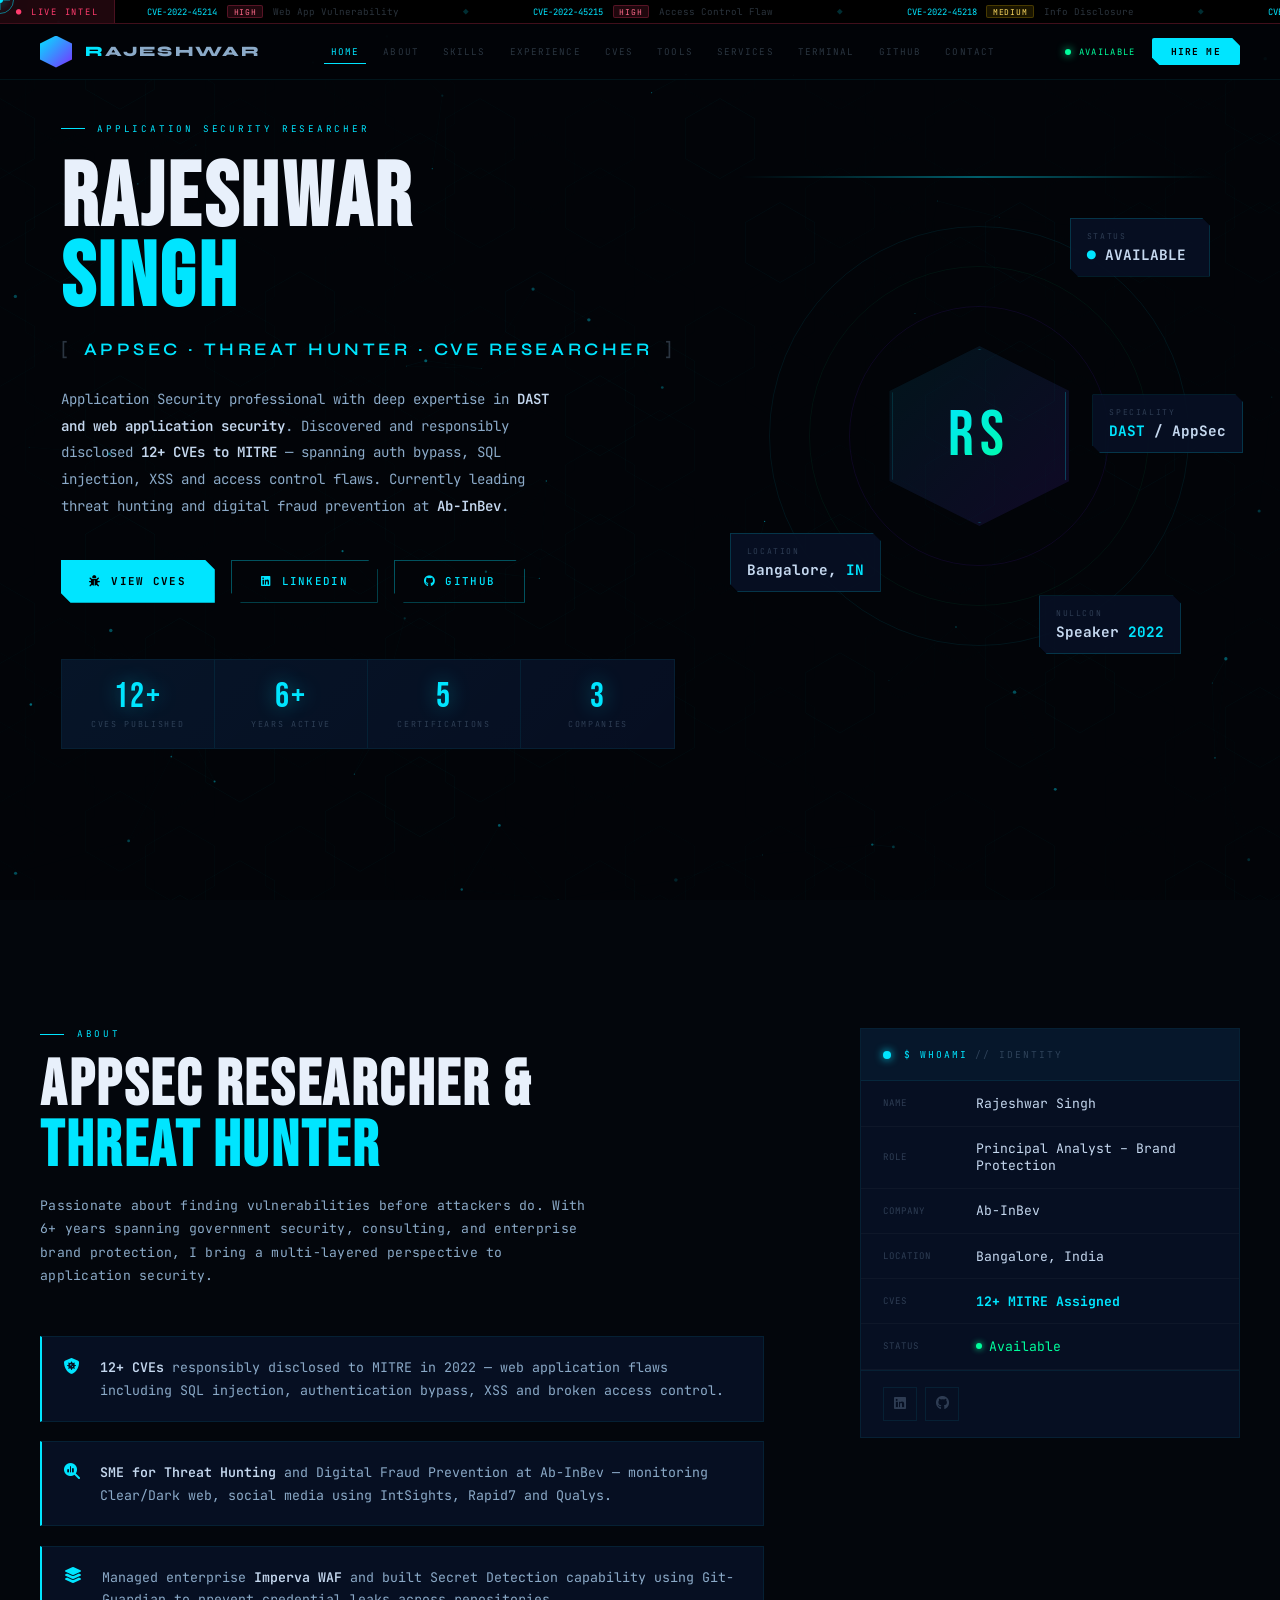
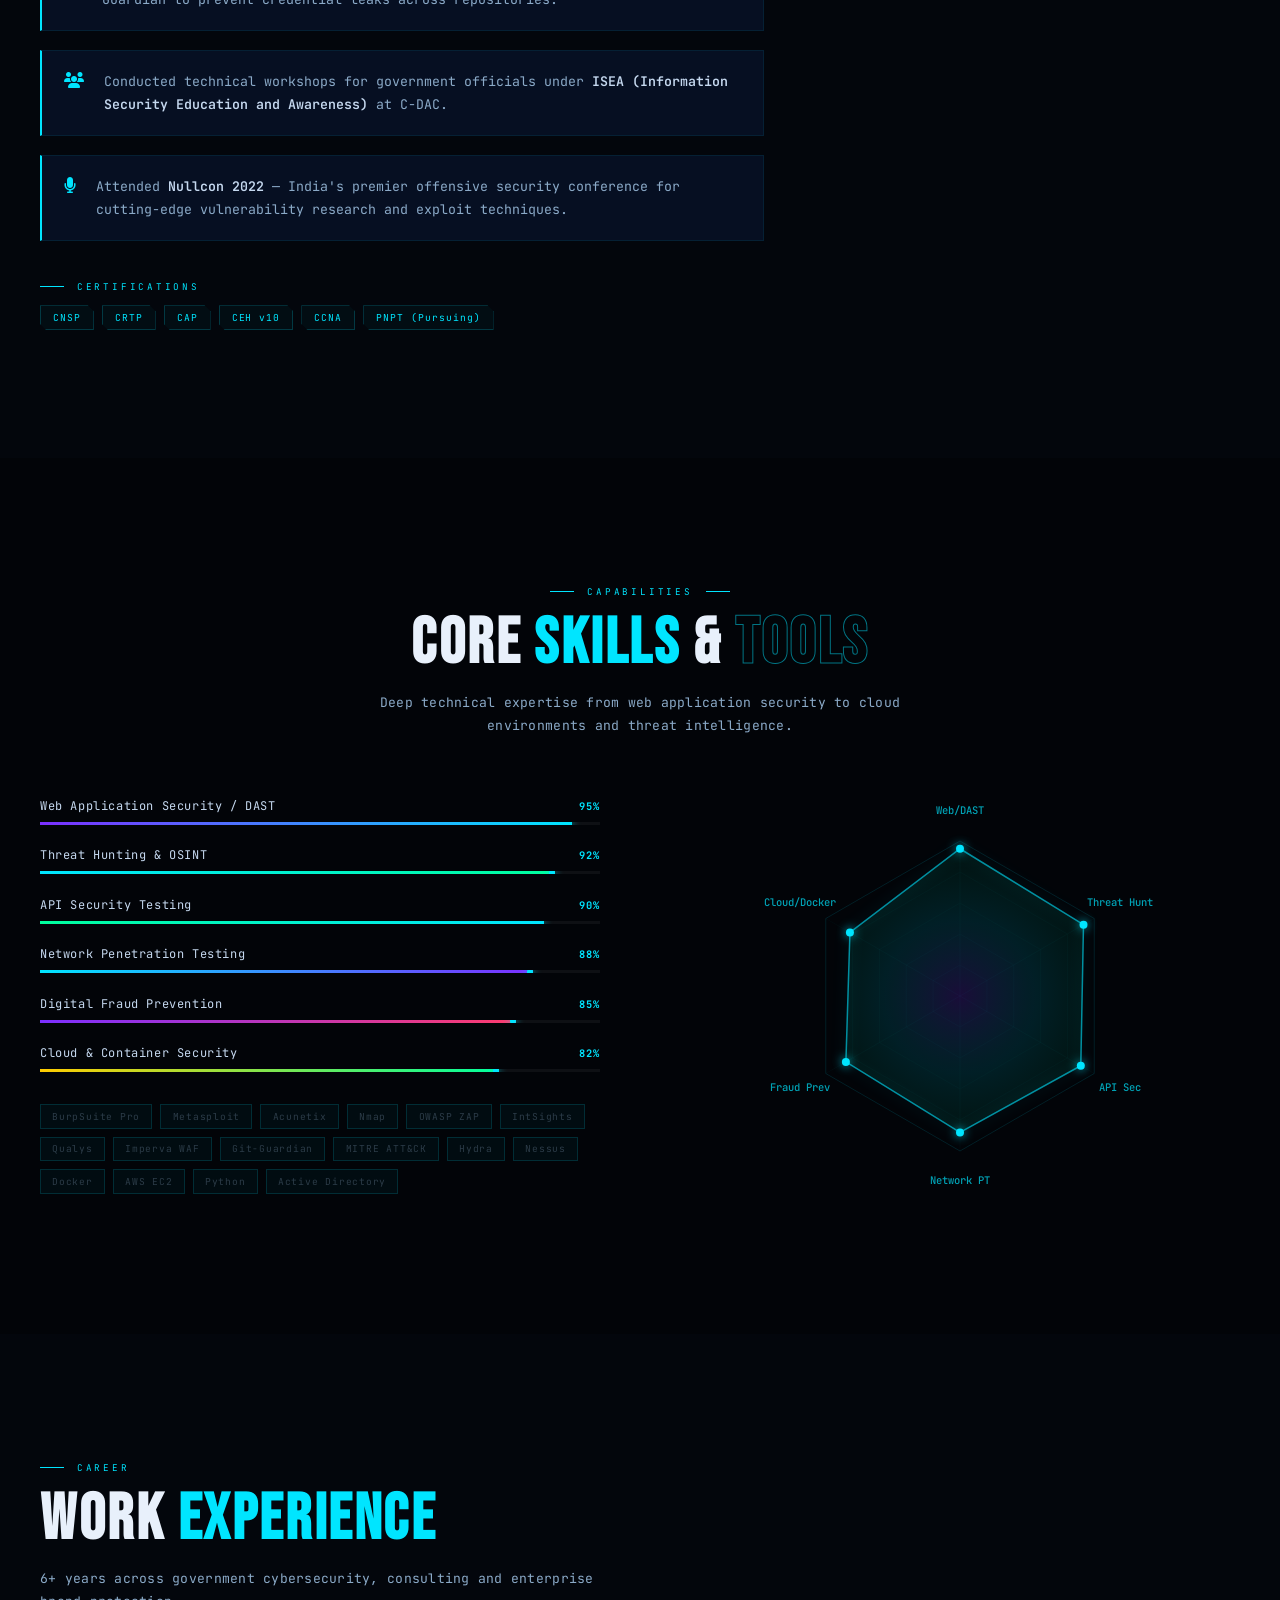
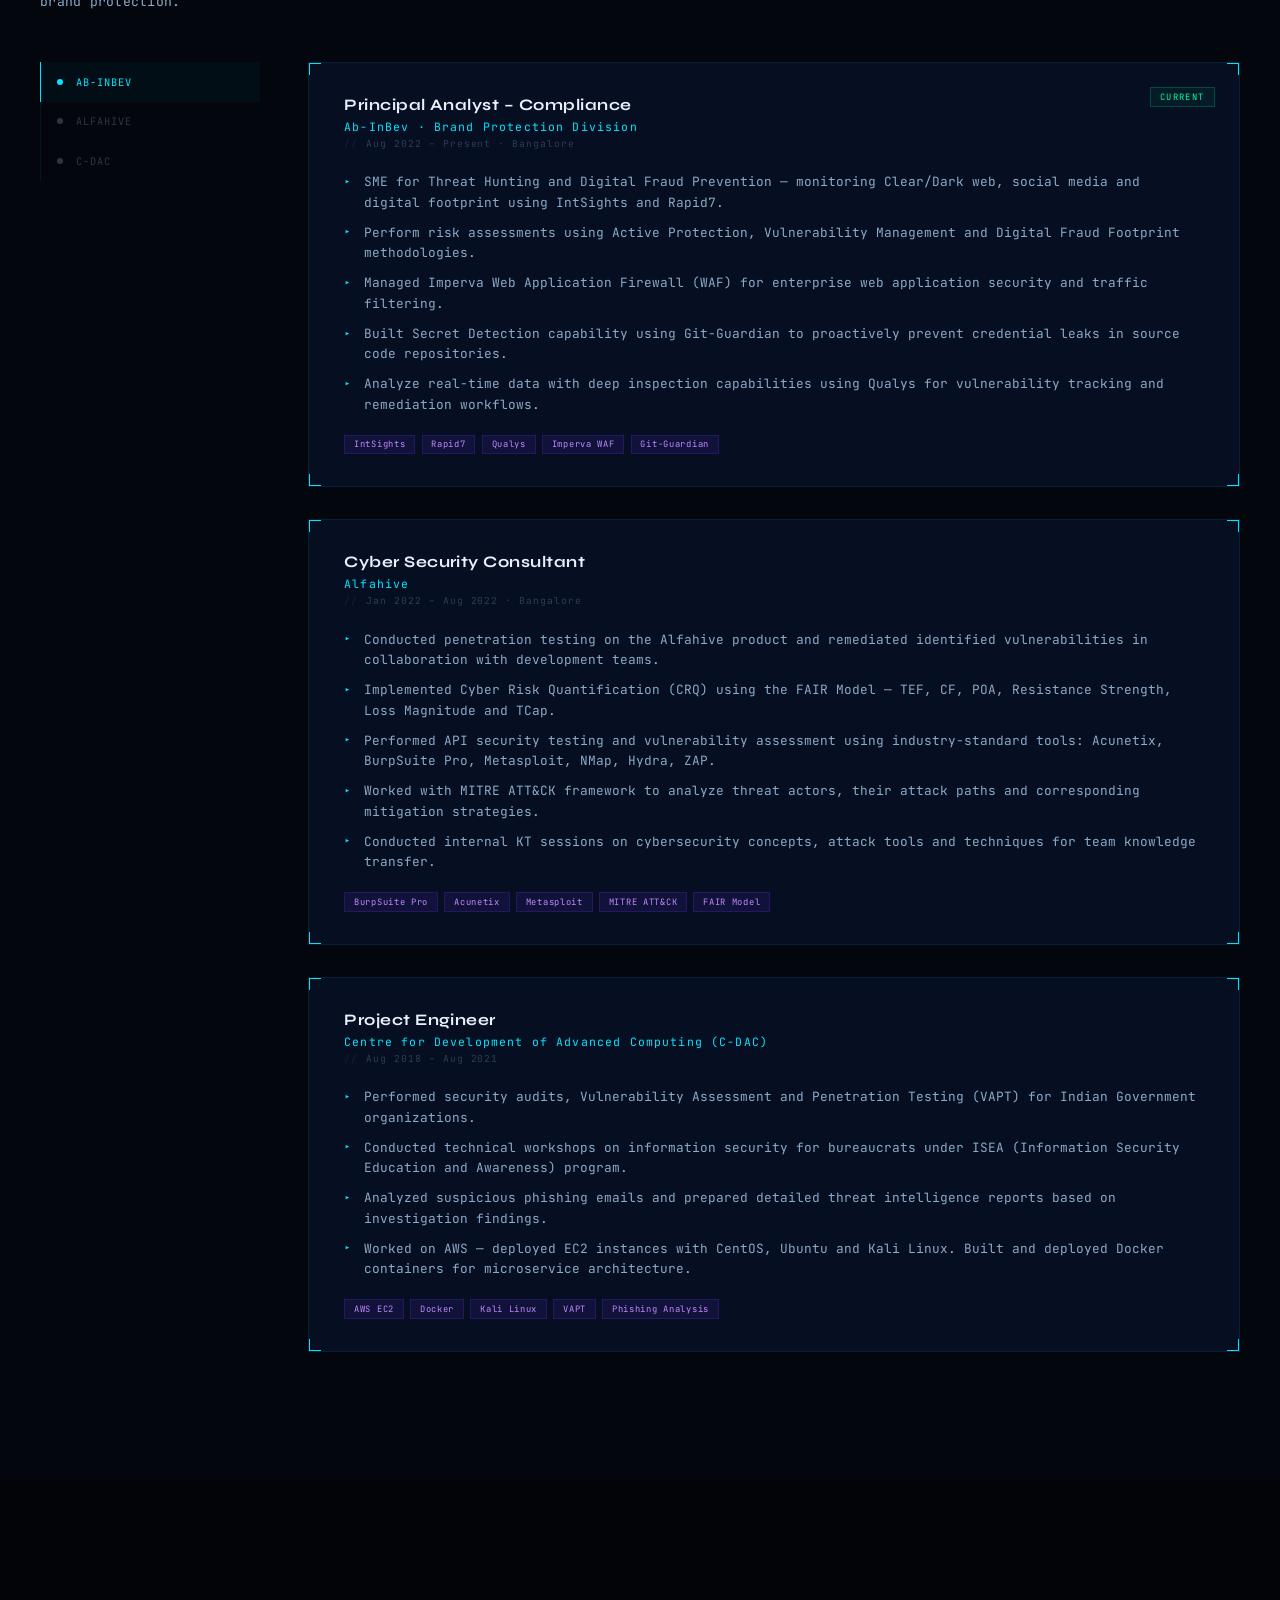
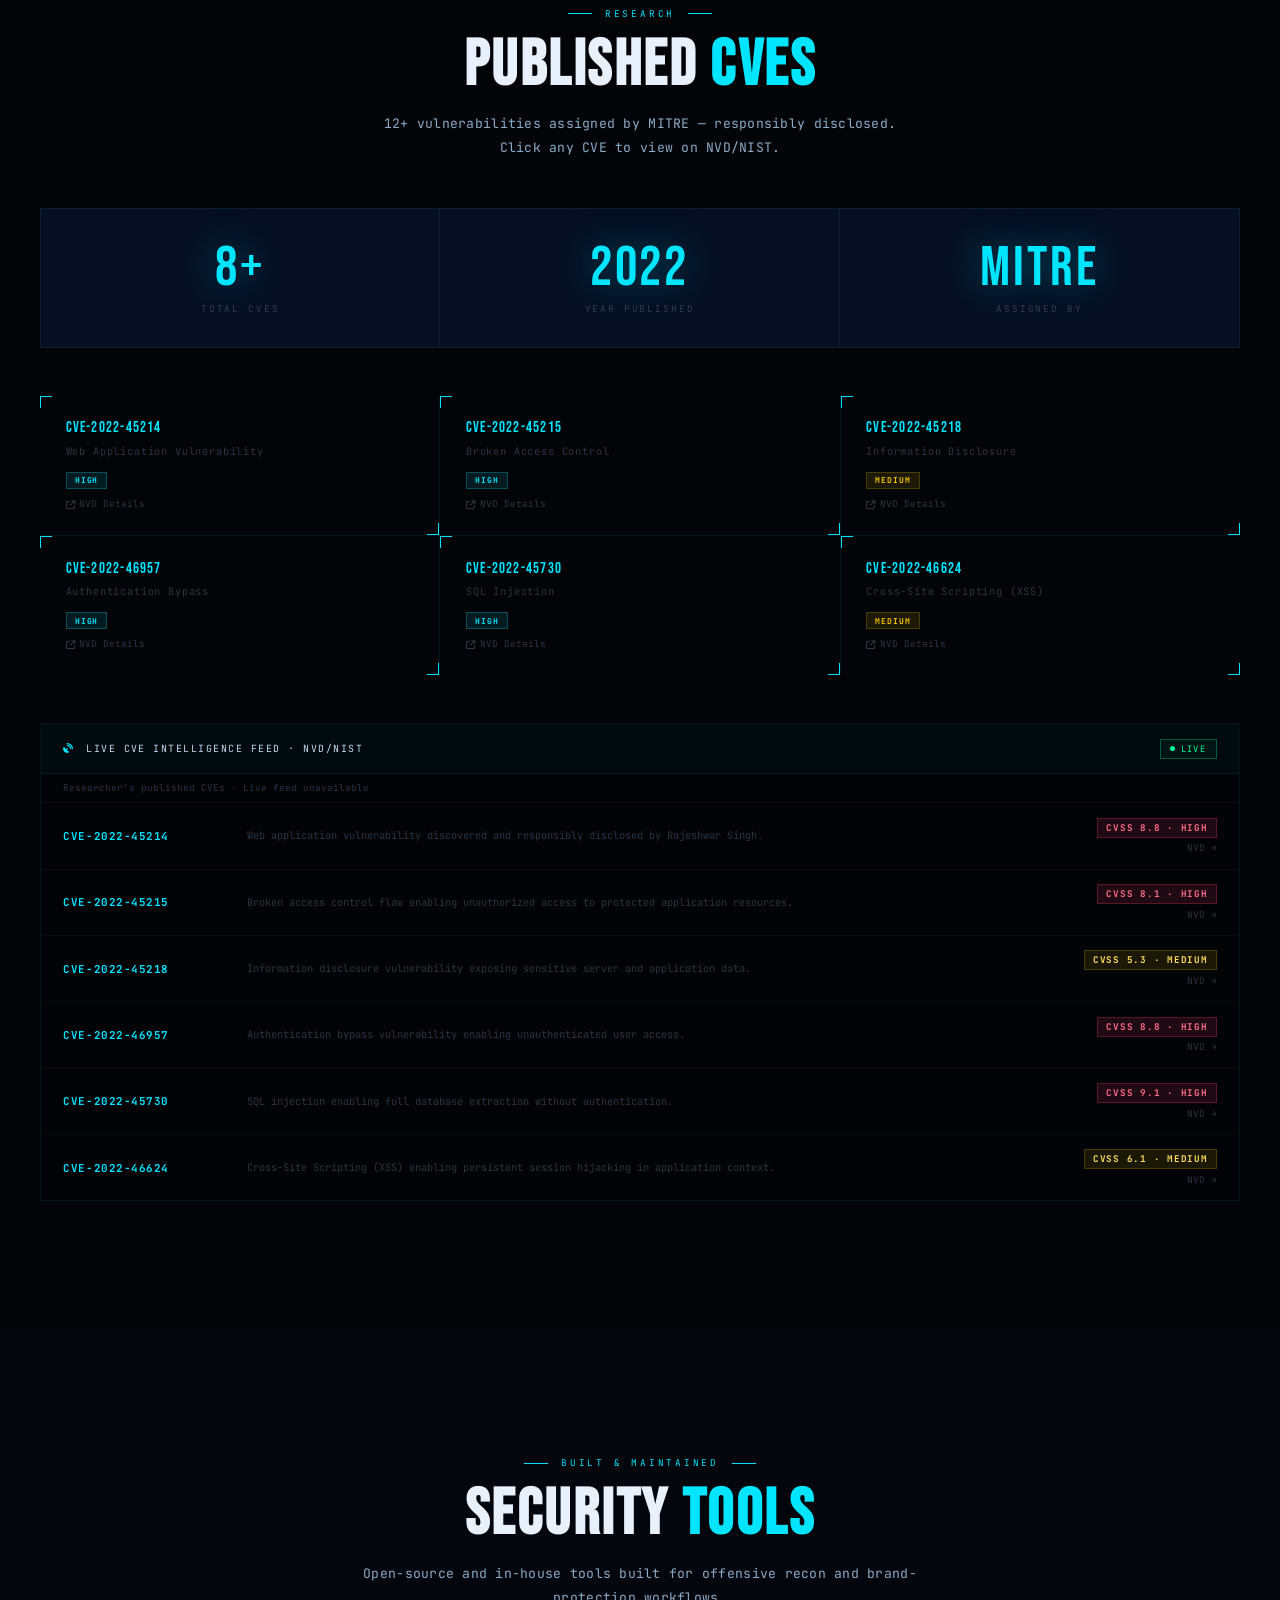
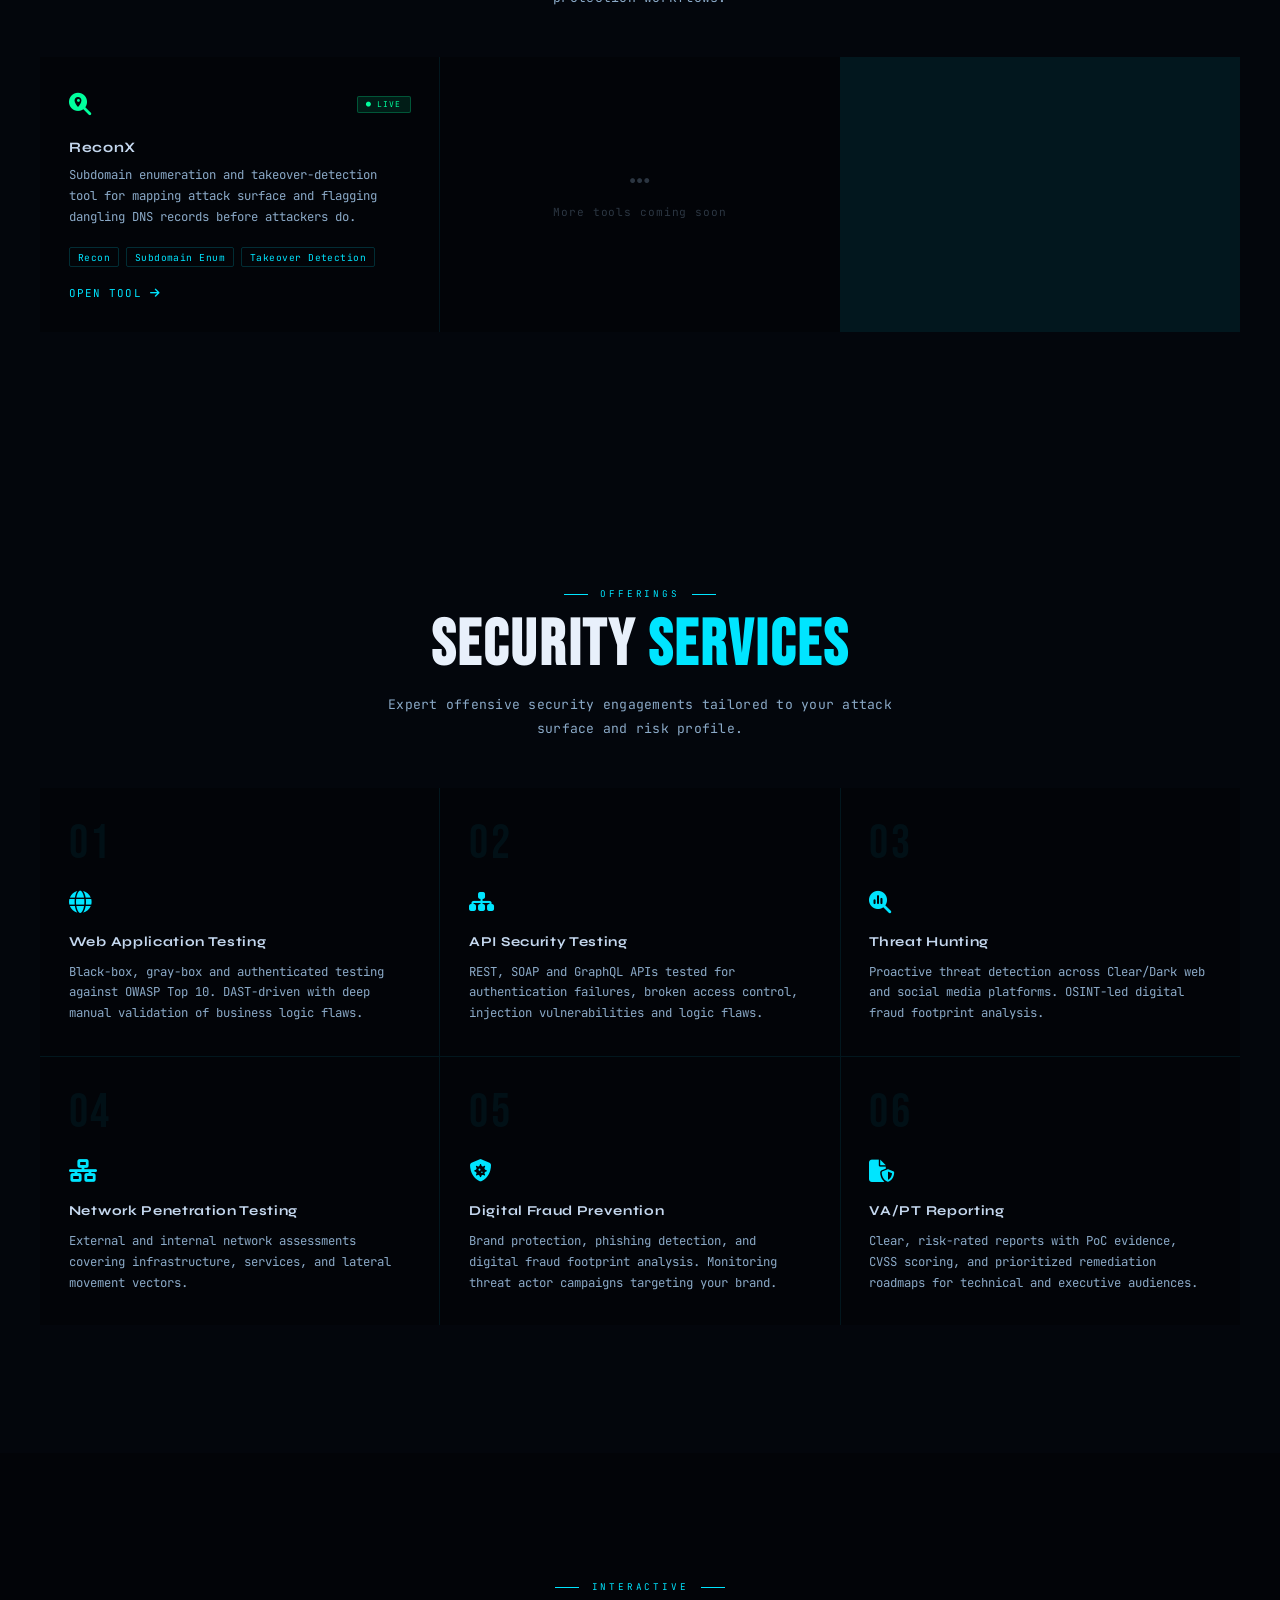
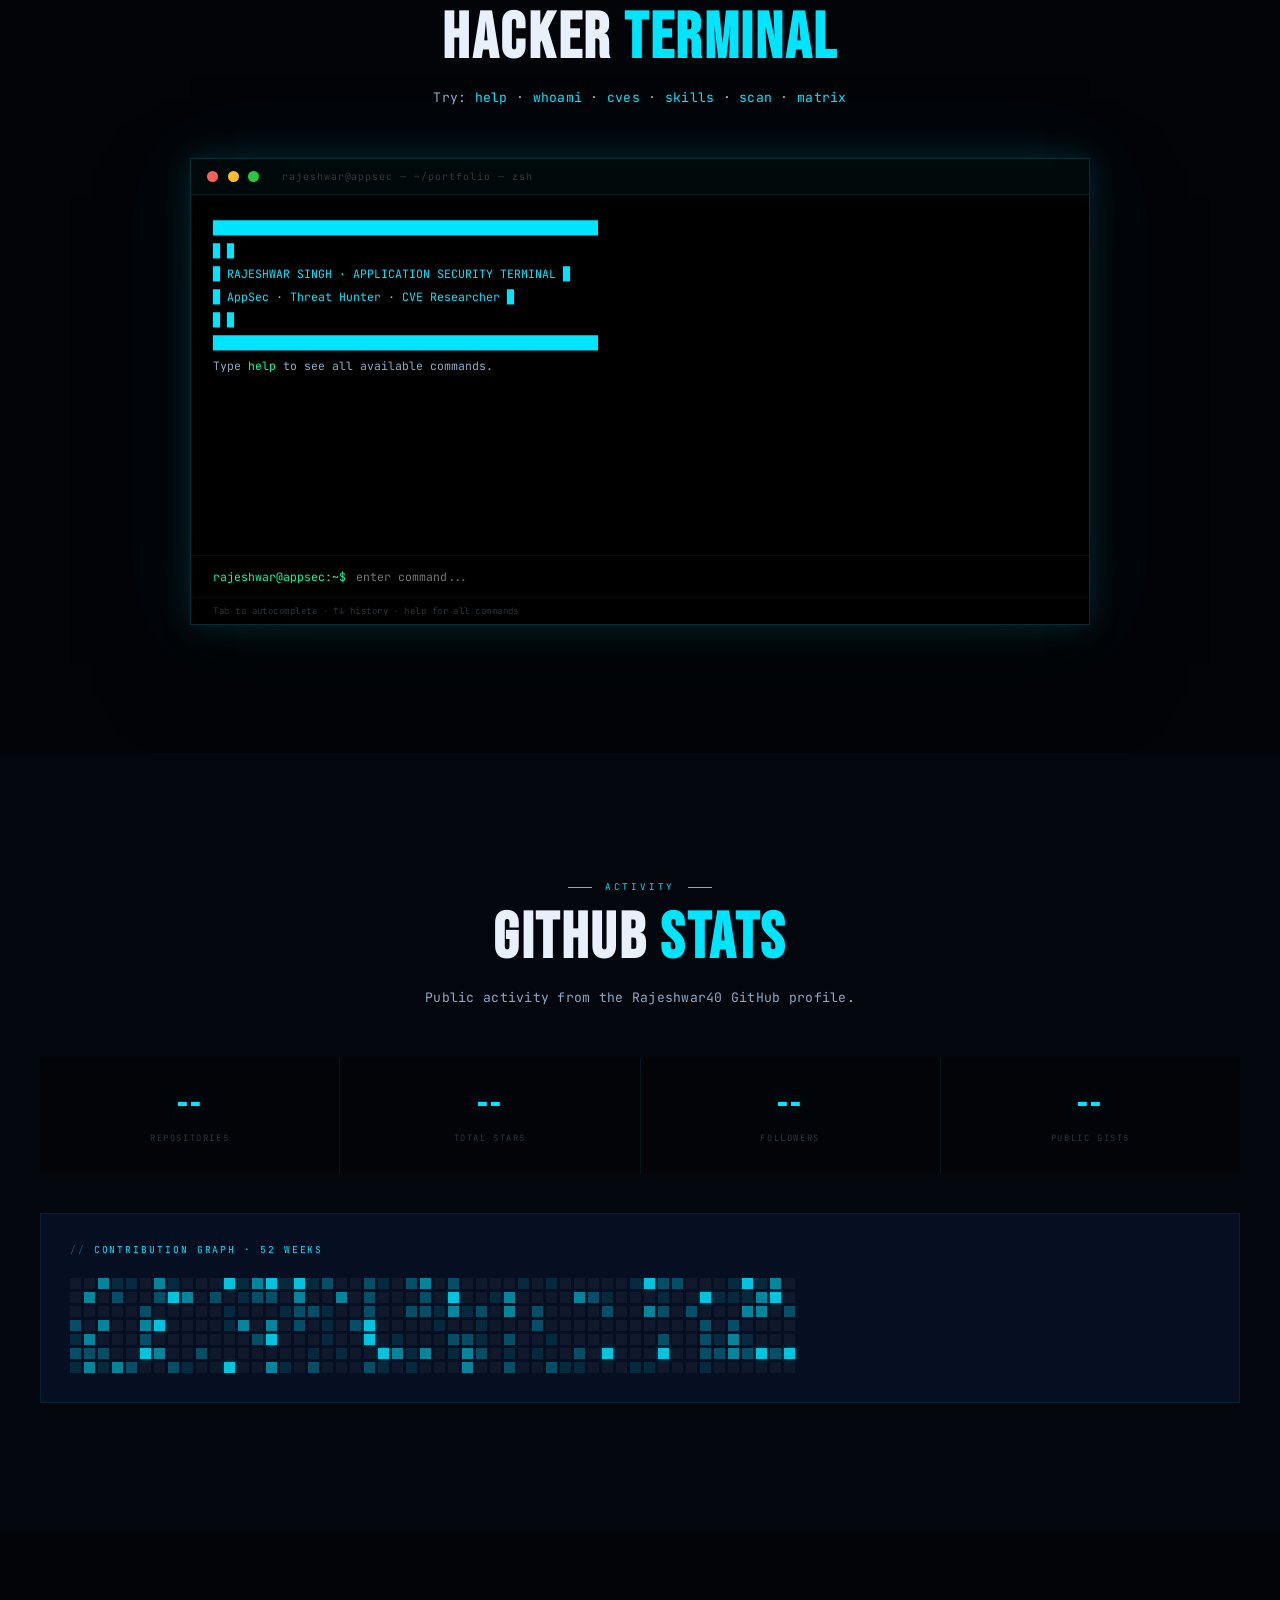
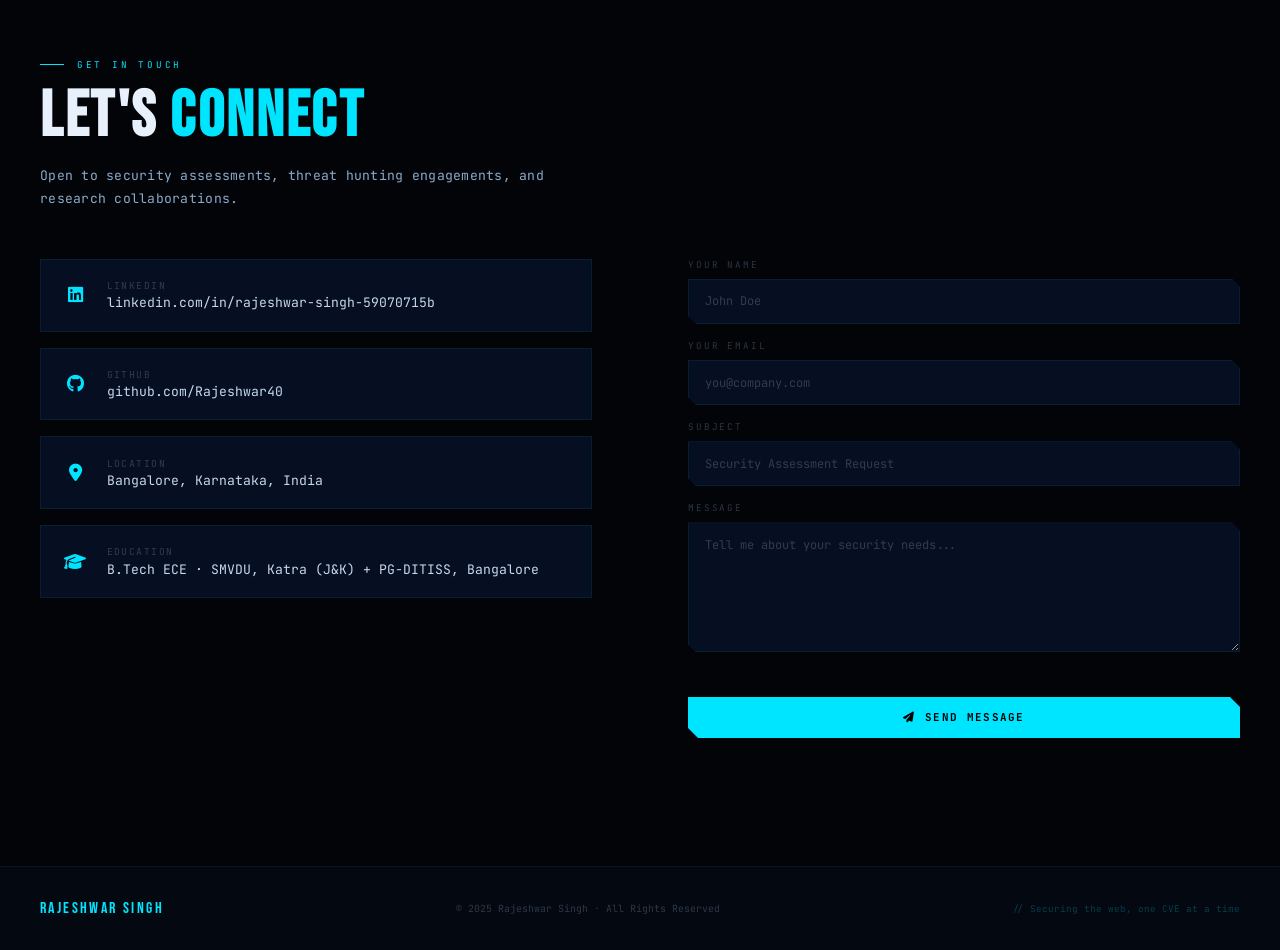
==== commit 128d62bf: "Rename index5.html to index.html" ====
--- a/index.html
+++ b/index.html
@@ -771,6 +771,50 @@
 }
 .svc-desc { font-size: 0.77rem; color: var(--txt); line-height: 1.7; }
 
+/* ═══════════════════════════════════ TOOLS ═══════════════════════════════════ */
+#tools { background: rgba(4,8,16,0.5); }
+.tools-grid { display: grid; grid-template-columns: repeat(3,1fr); gap: 1px; background: var(--border); }
+.tool-card {
+  display: block; background: var(--bg); padding: 2rem 1.8rem;
+  transition: all 0.3s; position: relative; overflow: hidden; cursor: none;
+}
+.tool-card::before {
+  content: ''; position: absolute; top: 0; left: 0; right: 0; height: 1px;
+  background: linear-gradient(90deg, transparent, var(--c2), transparent);
+  transform: scaleX(0); transition: transform 0.4s;
+}
+.tool-card:hover::before { transform: scaleX(1); }
+.tool-card:hover { background: var(--surface); transform: translateY(-2px); }
+.tool-top { display: flex; align-items: center; justify-content: space-between; margin-bottom: 1.2rem; }
+.tool-icon { font-size: 1.4rem; color: var(--c2); }
+.tool-status {
+  font-size: 0.5rem; letter-spacing: 0.15em; text-transform: uppercase;
+  color: var(--c2); background: rgba(0,255,157,0.1); border: 1px solid rgba(0,255,157,0.25);
+  padding: 0.15rem 0.5rem; border-radius: 2px; display: flex; align-items: center; gap: 0.3rem;
+}
+.tool-status::before { content: '●'; animation: blink-r 1.2s step-end infinite; }
+.tool-name {
+  font-family: var(--font-display); font-size: 0.9rem; font-weight: 700;
+  color: var(--txt2); margin-bottom: 0.6rem; letter-spacing: 0.05em;
+}
+.tool-desc { font-size: 0.77rem; color: var(--txt); line-height: 1.7; margin-bottom: 1.2rem; }
+.tool-tags { display: flex; flex-wrap: wrap; gap: 0.4rem; margin-bottom: 1.2rem; }
+.tool-tag {
+  font-size: 0.6rem; color: var(--c1); border: 1px solid var(--border2);
+  padding: 0.15rem 0.5rem; border-radius: 2px; letter-spacing: 0.05em;
+}
+.tool-cta {
+  font-size: 0.68rem; color: var(--c1); letter-spacing: 0.1em; text-transform: uppercase;
+  display: flex; align-items: center; gap: 0.5rem;
+}
+.tool-cta i { transition: transform 0.3s; }
+.tool-card:hover .tool-cta i { transform: translateX(4px); }
+.tool-card.tool-more {
+  display: flex; flex-direction: column; align-items: center; justify-content: center;
+  text-align: center; color: var(--dim); font-size: 0.7rem; letter-spacing: 0.08em;
+}
+.tool-card.tool-more i { font-size: 1.4rem; margin-bottom: 0.8rem; color: var(--dim); }
+
 /* ═══════════════════════════════════ TERMINAL ═══════════════════════════════════ */
 #terminal { overflow: hidden; }
 .terminal-wrap { max-width: 900px; margin: 0 auto; }
@@ -914,6 +958,7 @@
 @media (max-width: 900px) {
   .cve-grid { grid-template-columns: repeat(2,1fr); }
   .services-grid { grid-template-columns: repeat(2,1fr); }
+  .tools-grid { grid-template-columns: repeat(2,1fr); }
   .gh-metrics { grid-template-columns: repeat(2,1fr); }
   .hero-metrics { grid-template-columns: repeat(2,1fr); }
   .exp-layout { grid-template-columns: 1fr; }
@@ -927,6 +972,7 @@
   .nav-toggle { display: flex; }
   .cve-grid { grid-template-columns: 1fr; }
   .services-grid { grid-template-columns: 1fr; }
+  .tools-grid { grid-template-columns: 1fr; }
   section { padding: 5rem 0; }
   .footer-inner { flex-direction: column; text-align: center; }
 }
@@ -982,6 +1028,7 @@
       <a href="#skills">Skills</a>
       <a href="#experience">Experience</a>
       <a href="#cves">CVEs</a>
+      <a href="#tools">Tools</a>
       <a href="#services">Services</a>
       <a href="#terminal">Terminal</a>
       <a href="#github">GitHub</a>
@@ -1316,6 +1363,35 @@
       </div>
       <div class="feed-meta" id="feed-meta">Connecting to NVD API...</div>
       <div id="feed-list"><div class="feed-empty">Fetching threat intelligence<span>█</span></div></div>
+    </div>
+  </div>
+</section>
+
+<!-- ══════════════════════ TOOLS ══════════════════════ -->
+<section id="tools">
+  <div class="container">
+    <div class="s-eyebrow center reveal">Built &amp; Maintained</div>
+    <h2 class="s-title center reveal">Security <em>Tools</em></h2>
+    <p class="s-sub center reveal">Open-source and in-house tools built for offensive recon and brand-protection workflows.</p>
+    <div class="tools-grid reveal">
+      <a class="tool-card" href="https://rajeshwar40.github.io/Reconx/" target="_blank" rel="noopener">
+        <div class="tool-top">
+          <div class="tool-icon"><i class="fa-solid fa-magnifying-glass-location"></i></div>
+          <div class="tool-status">Live</div>
+        </div>
+        <div class="tool-name">ReconX</div>
+        <div class="tool-desc">Subdomain enumeration and takeover-detection tool for mapping attack surface and flagging dangling DNS records before attackers do.</div>
+        <div class="tool-tags">
+          <span class="tool-tag">Recon</span>
+          <span class="tool-tag">Subdomain Enum</span>
+          <span class="tool-tag">Takeover Detection</span>
+        </div>
+        <div class="tool-cta">Open Tool <i class="fa-solid fa-arrow-right"></i></div>
+      </a>
+      <div class="tool-card tool-more">
+        <i class="fa-solid fa-ellipsis"></i>
+        More tools coming soon
+      </div>
     </div>
   </div>
 </section>
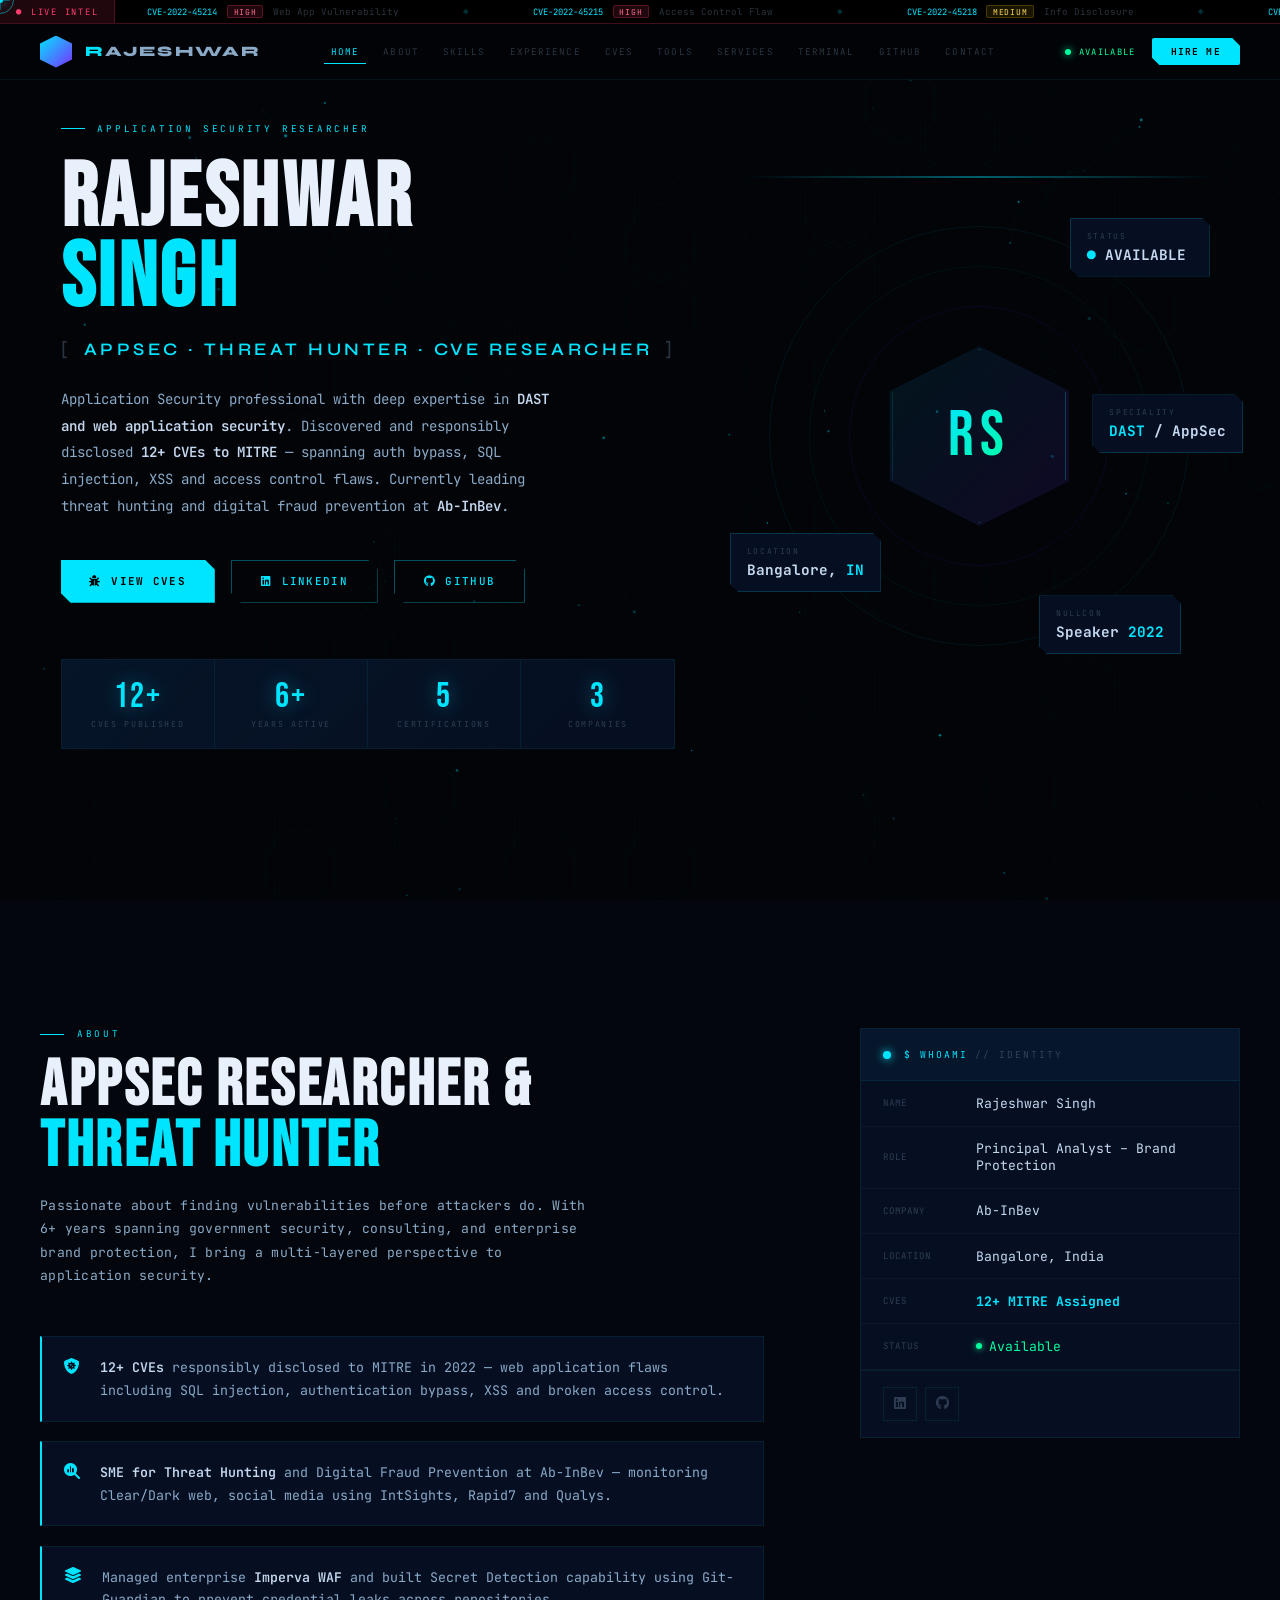
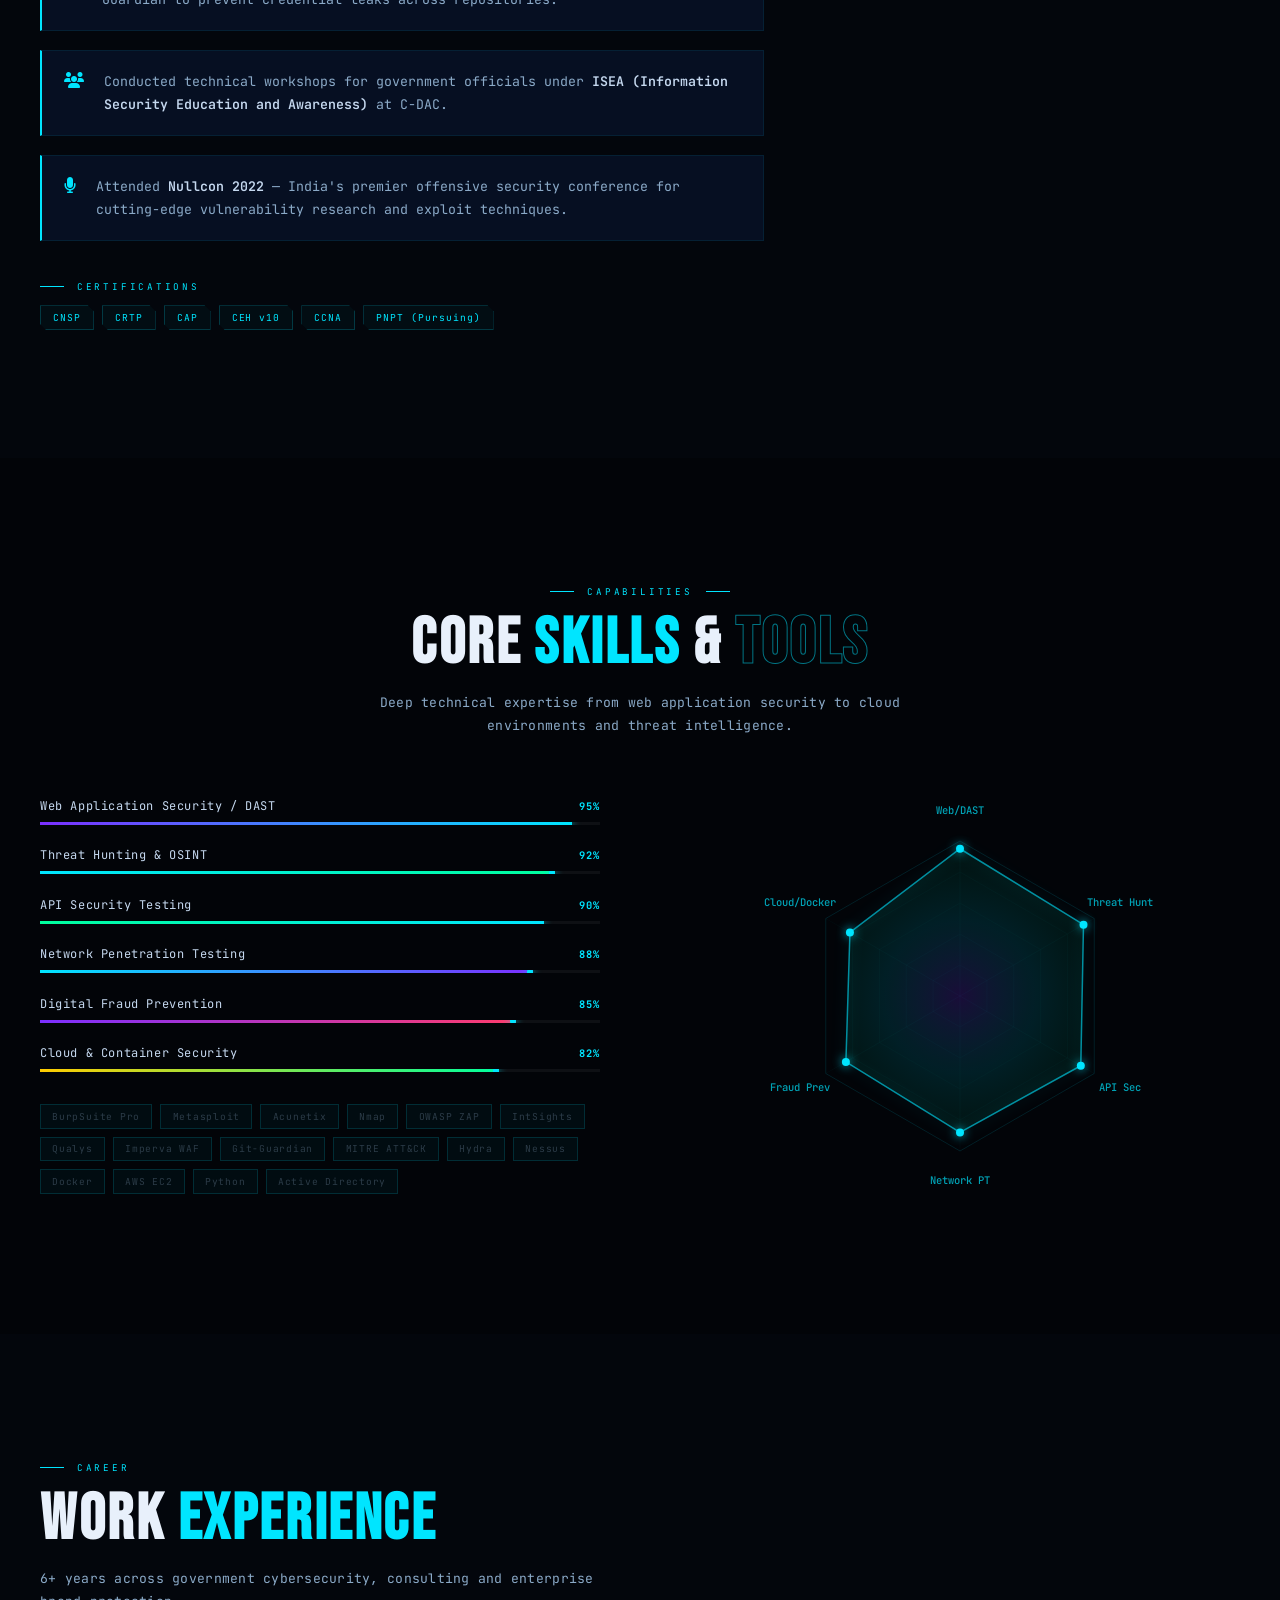
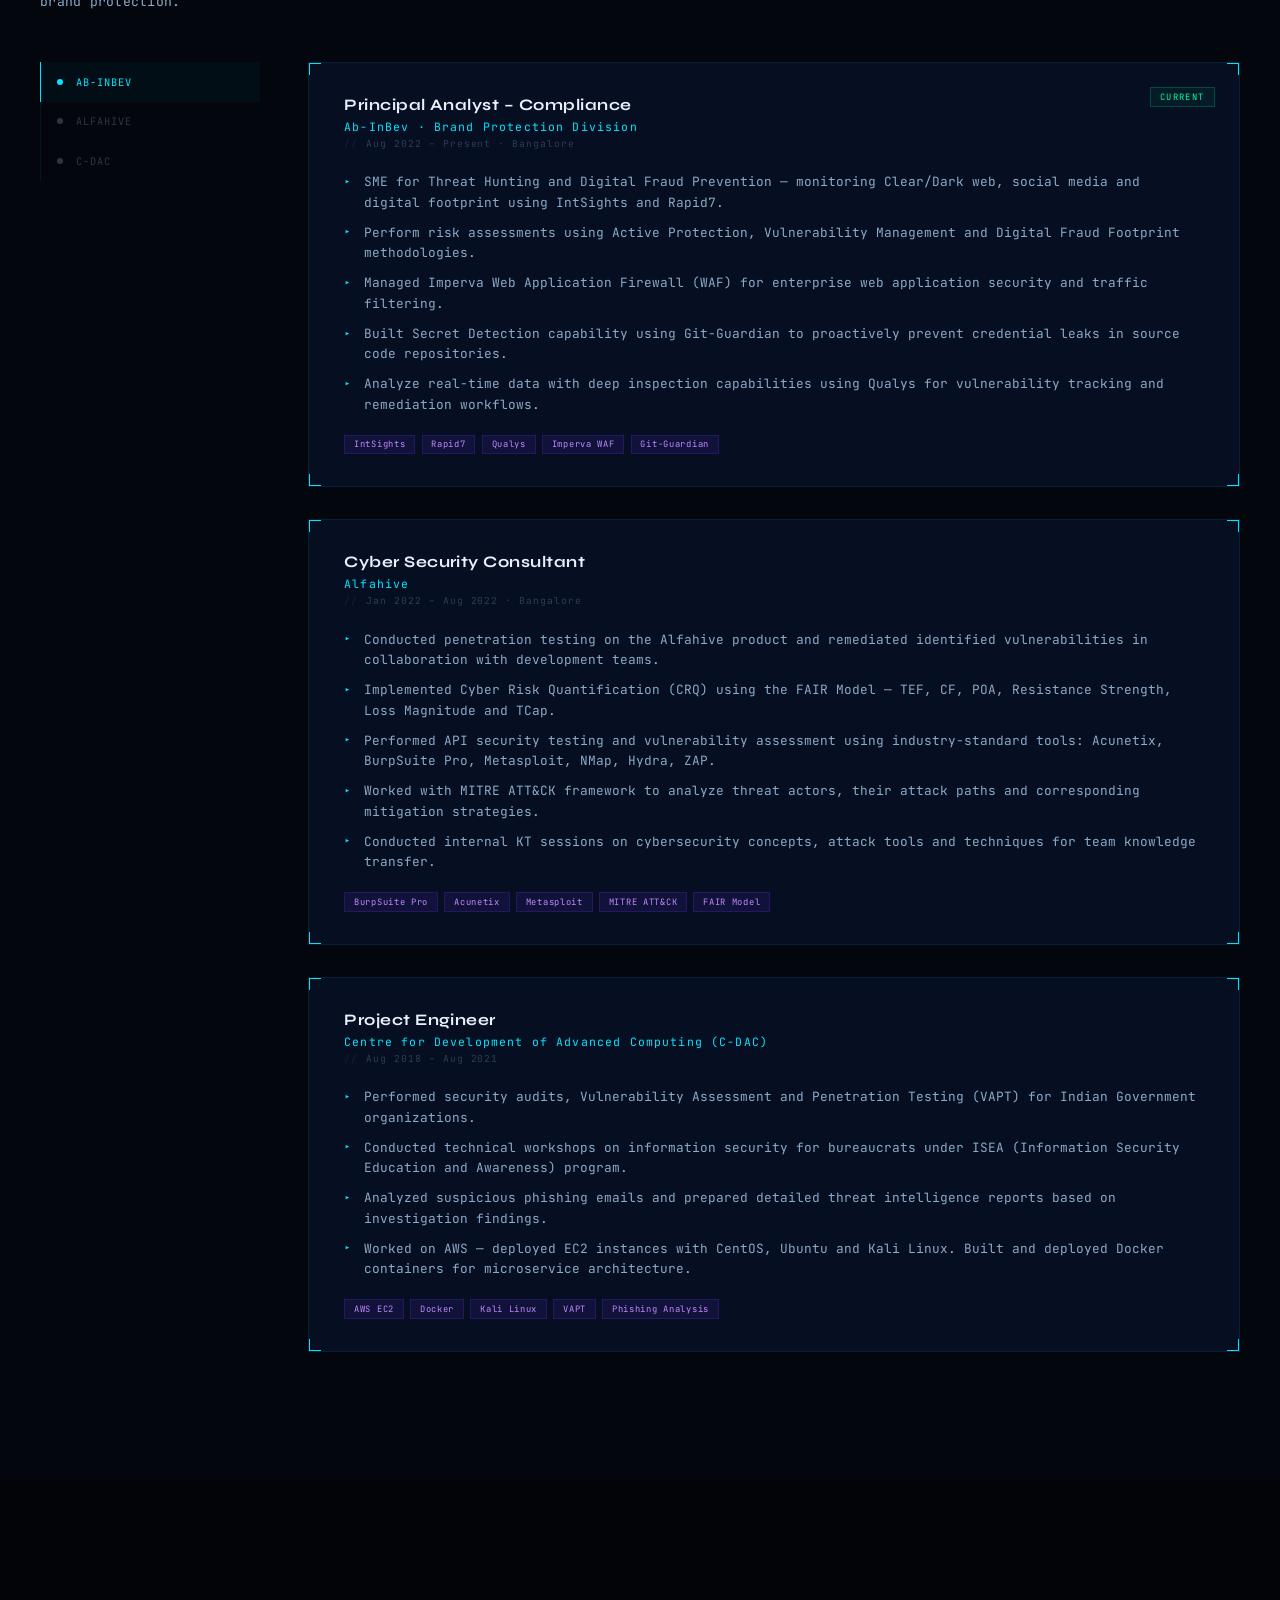
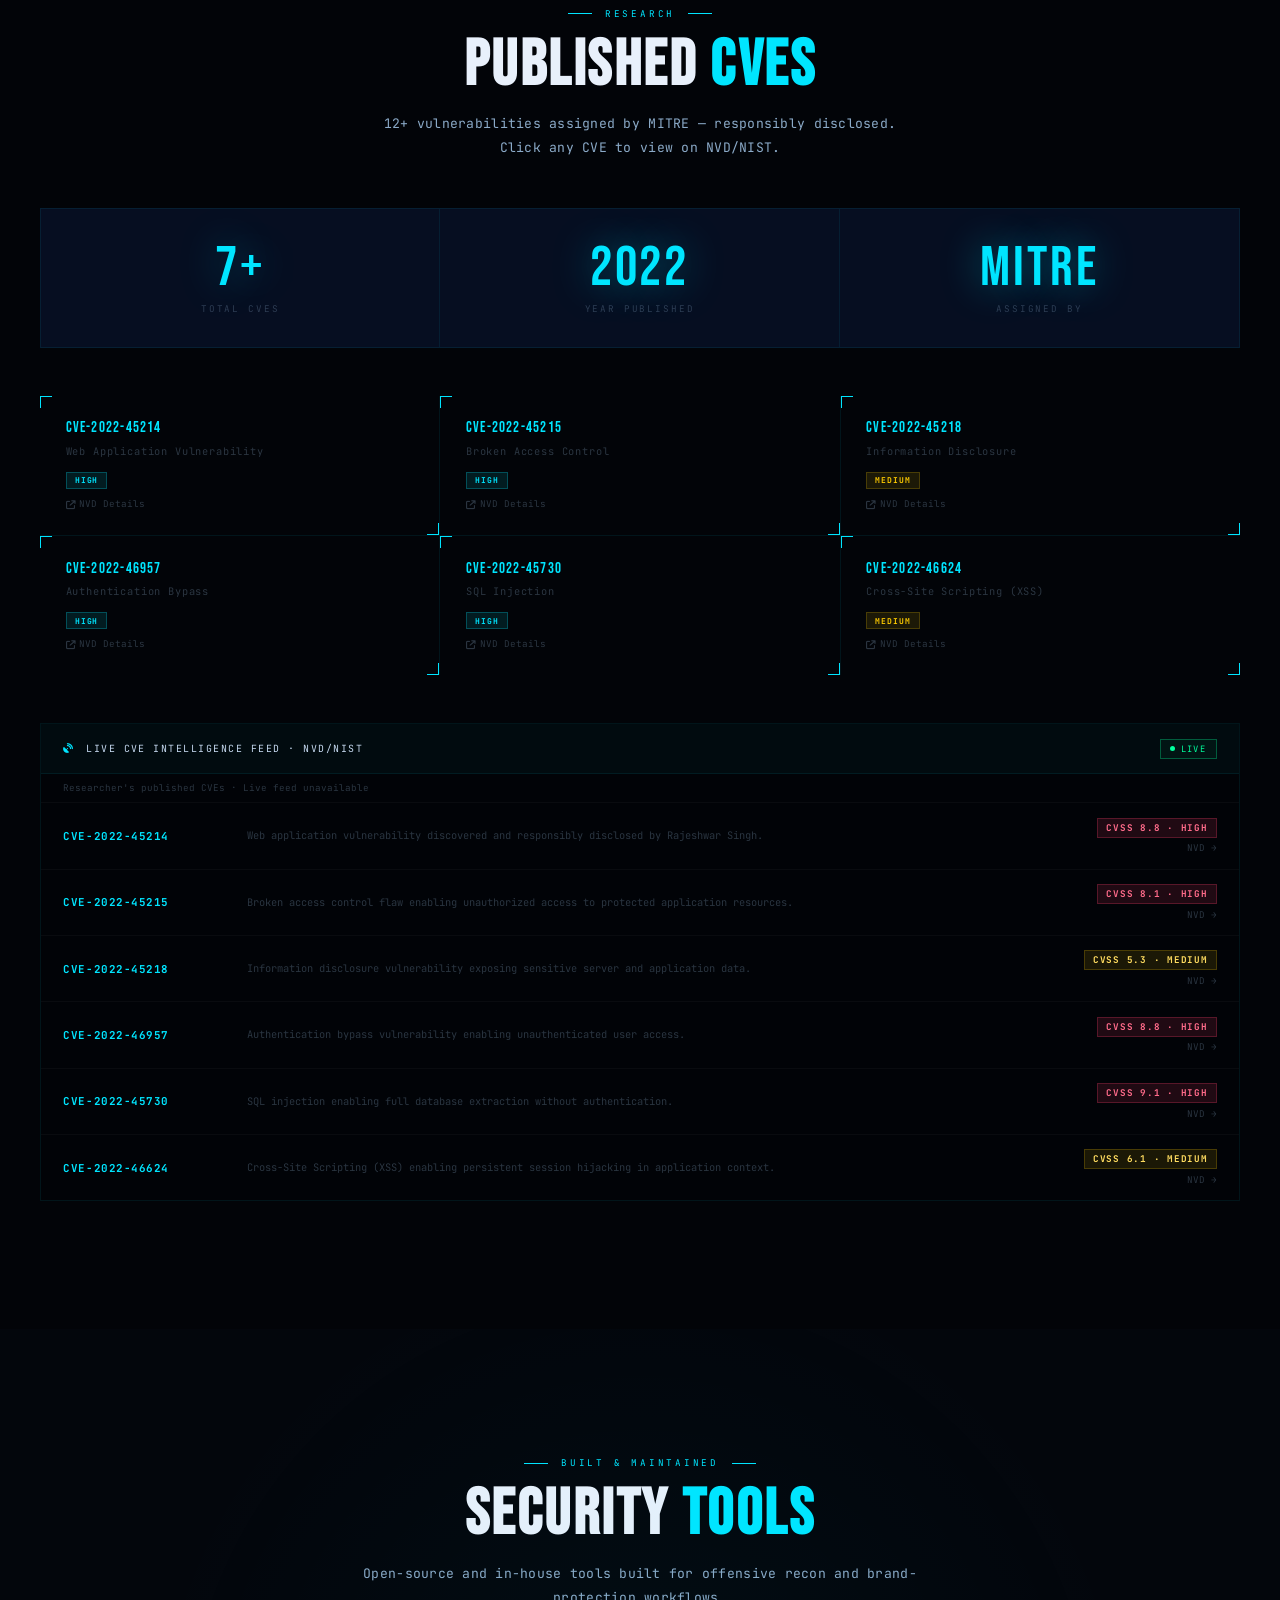
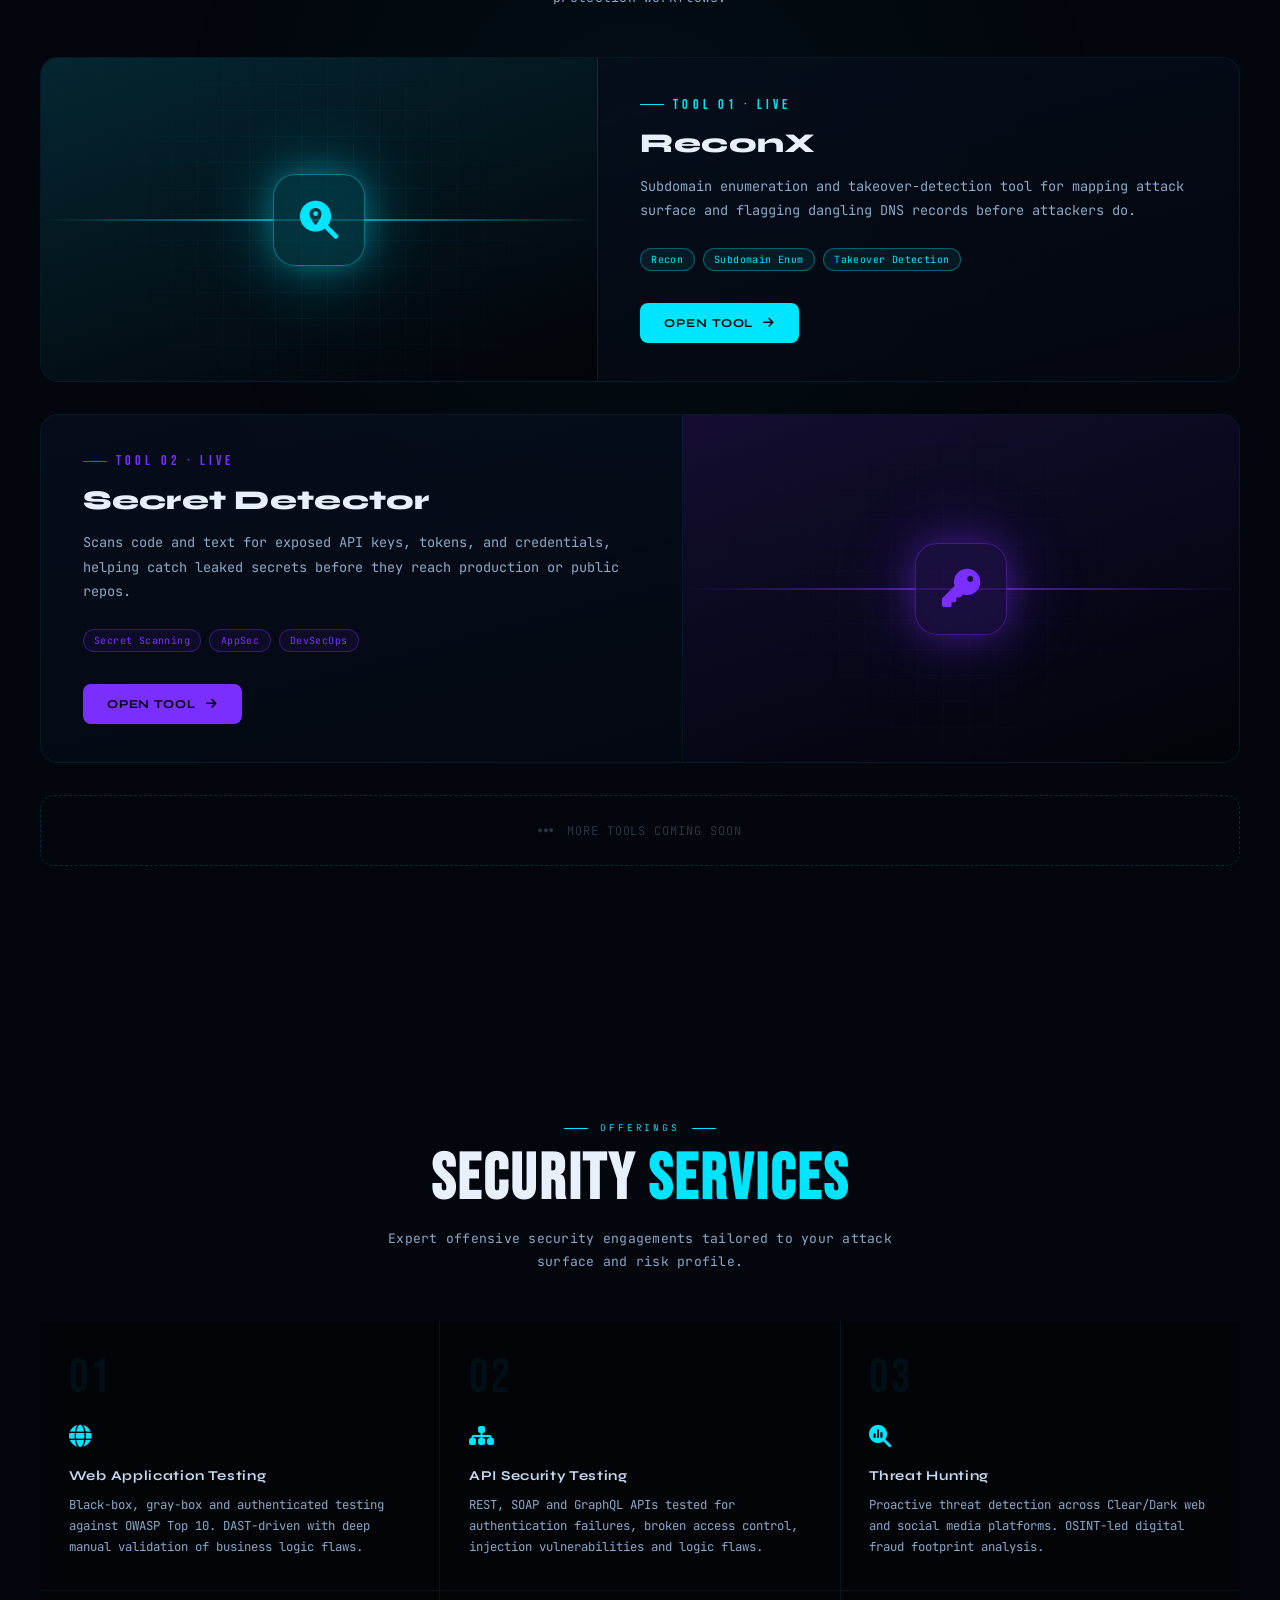
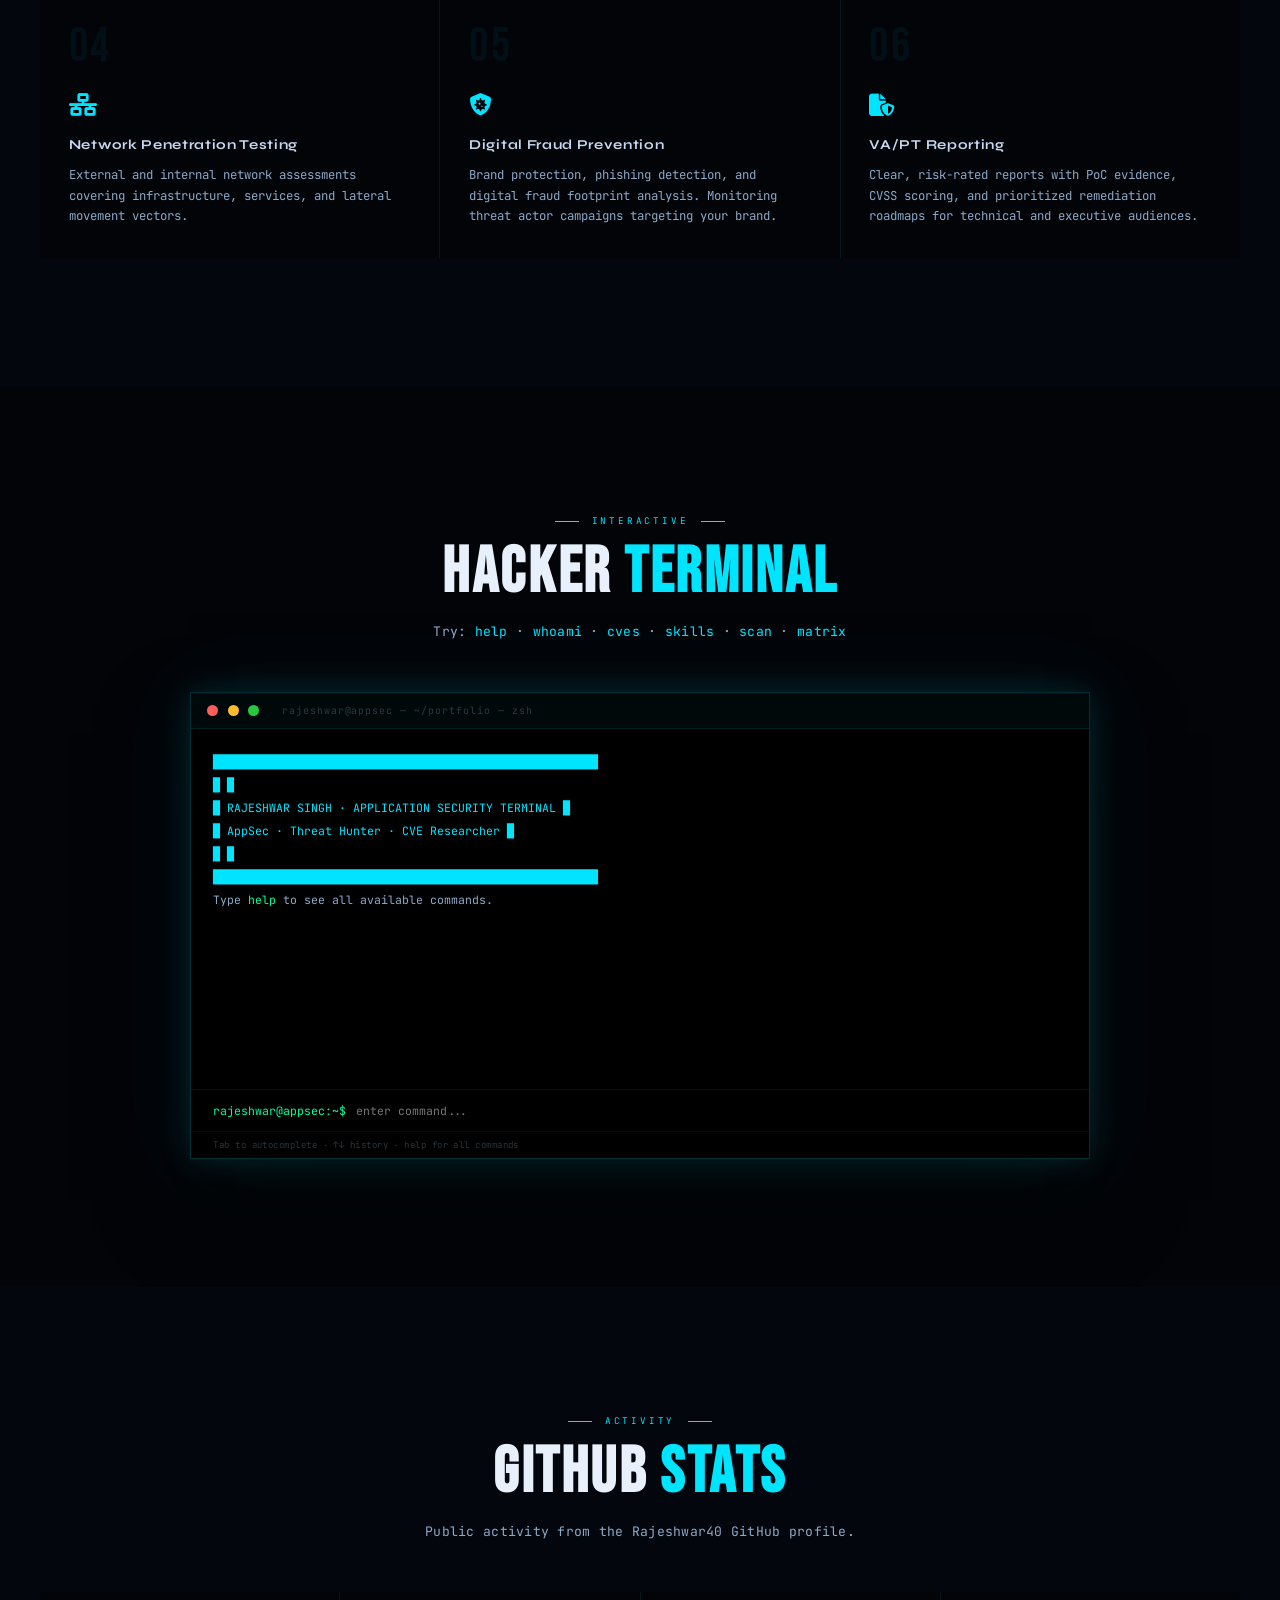
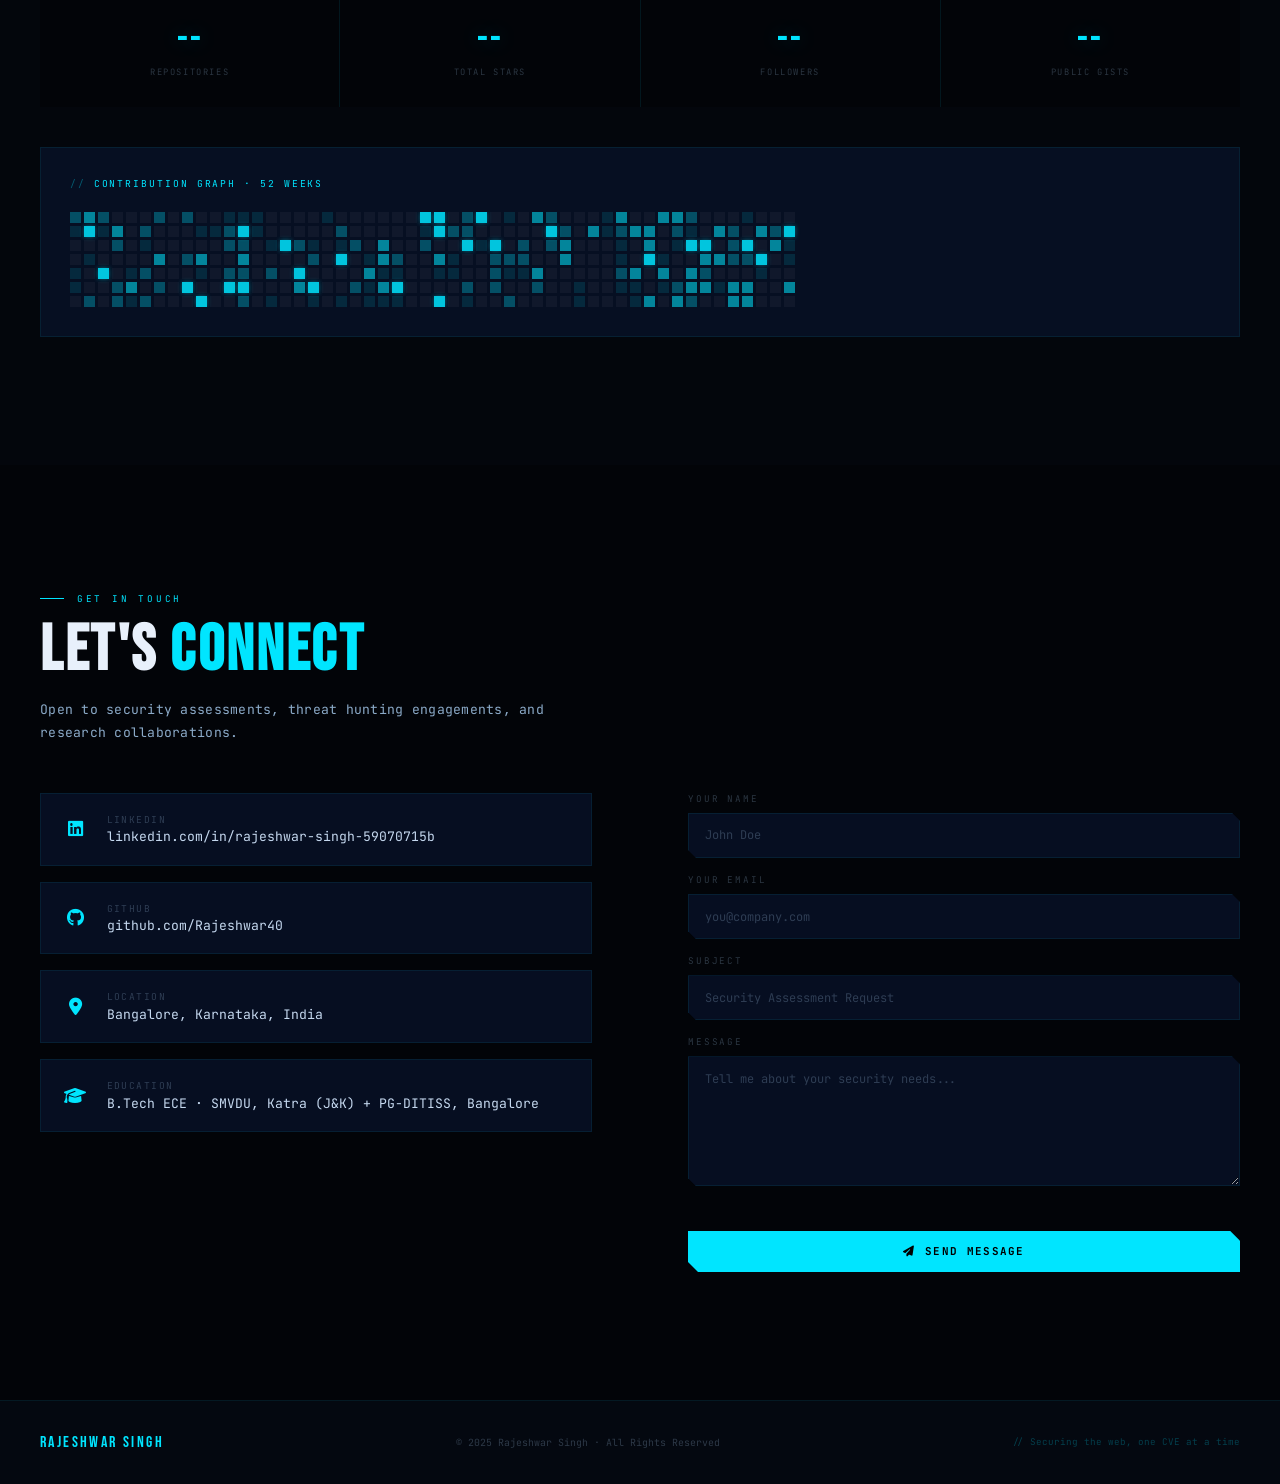
==== commit 04ac181a: "Rename index_10.html to index.html" ====
--- a/index.html
+++ b/index.html
@@ -772,48 +772,100 @@
 .svc-desc { font-size: 0.77rem; color: var(--txt); line-height: 1.7; }
 
 /* ═══════════════════════════════════ TOOLS ═══════════════════════════════════ */
-#tools { background: rgba(4,8,16,0.5); }
-.tools-grid { display: grid; grid-template-columns: repeat(3,1fr); gap: 1px; background: var(--border); }
-.tool-card {
-  display: block; background: var(--bg); padding: 2rem 1.8rem;
-  transition: all 0.3s; position: relative; overflow: hidden; cursor: none;
-}
-.tool-card::before {
-  content: ''; position: absolute; top: 0; left: 0; right: 0; height: 1px;
-  background: linear-gradient(90deg, transparent, var(--c2), transparent);
-  transform: scaleX(0); transition: transform 0.4s;
-}
-.tool-card:hover::before { transform: scaleX(1); }
-.tool-card:hover { background: var(--surface); transform: translateY(-2px); }
-.tool-top { display: flex; align-items: center; justify-content: space-between; margin-bottom: 1.2rem; }
-.tool-icon { font-size: 1.4rem; color: var(--c2); }
-.tool-status {
-  font-size: 0.5rem; letter-spacing: 0.15em; text-transform: uppercase;
-  color: var(--c2); background: rgba(0,255,157,0.1); border: 1px solid rgba(0,255,157,0.25);
-  padding: 0.15rem 0.5rem; border-radius: 2px; display: flex; align-items: center; gap: 0.3rem;
-}
-.tool-status::before { content: '●'; animation: blink-r 1.2s step-end infinite; }
+#tools { background: rgba(4,8,16,0.5); position: relative; overflow: hidden; }
+#tools::before {
+  content: ''; position: absolute; top: -10%; left: 50%; width: 1100px; height: 1100px;
+  transform: translateX(-50%); background: radial-gradient(circle, rgba(0,229,255,0.04), transparent 65%);
+  pointer-events: none;
+}
+.tools-stack { display: flex; flex-direction: column; gap: 2rem; position: relative; z-index: 1; }
+.tool-spot {
+  display: grid; grid-template-columns: 1fr 1.15fr; align-items: stretch;
+  background: linear-gradient(165deg, rgba(10,20,40,0.55), rgba(4,8,16,0.9));
+  border: 1px solid var(--border); border-radius: 18px; overflow: hidden;
+  transition: transform 0.4s cubic-bezier(.2,.8,.2,1), border-color 0.4s, box-shadow 0.4s;
+  position: relative; cursor: none;
+  --tool-accent: var(--c1); --tool-accent2: var(--c4);
+}
+.tool-spot.rev { grid-template-columns: 1.15fr 1fr; }
+.tool-spot.rev .tool-visual { order: 2; }
+.tool-spot.rev .tool-info { order: 1; }
+.tool-spot:hover { transform: translateY(-4px); border-color: color-mix(in srgb, var(--tool-accent) 35%, var(--border)); box-shadow: 0 24px 70px -24px rgba(0,0,0,0.7), 0 0 60px -20px color-mix(in srgb, var(--tool-accent) 40%, transparent); }
+.tool-spot.accent-purple { --tool-accent: var(--c4); --tool-accent2: var(--c1); }
+
+.tool-visual {
+  position: relative; min-height: 220px; padding: 1.6rem;
+  display: flex; align-items: center; justify-content: center;
+  background:
+    linear-gradient(160deg, color-mix(in srgb, var(--tool-accent) 14%, var(--bg2)), var(--bg));
+  border-right: 1px solid var(--border);
+  overflow: hidden;
+}
+.tool-spot.rev .tool-visual { border-right: none; border-left: 1px solid var(--border); }
+.tool-visual::before {
+  content: ''; position: absolute; inset: 0;
+  background-image: linear-gradient(color-mix(in srgb, var(--tool-accent) 14%, transparent) 1px, transparent 1px),
+                     linear-gradient(90deg, color-mix(in srgb, var(--tool-accent) 14%, transparent) 1px, transparent 1px);
+  background-size: 26px 26px; opacity: 0.35;
+  mask-image: radial-gradient(circle at center, #000 20%, transparent 75%);
+}
+.tool-visual-glow {
+  position: absolute; width: 220px; height: 220px; border-radius: 50%;
+  background: radial-gradient(circle, var(--tool-accent), transparent 70%);
+  opacity: 0.18; filter: blur(20px); transition: opacity 0.4s, transform 0.4s;
+}
+.tool-spot:hover .tool-visual-glow { opacity: 0.32; transform: scale(1.15); }
+.tool-visual-icon {
+  position: relative; z-index: 1;
+  width: 92px; height: 92px; border-radius: 22px;
+  display: flex; align-items: center; justify-content: center;
+  font-size: 2.4rem; color: var(--tool-accent);
+  background: color-mix(in srgb, var(--tool-accent) 14%, rgba(4,8,16,0.6));
+  border: 1px solid color-mix(in srgb, var(--tool-accent) 40%, transparent);
+  box-shadow: 0 0 40px -8px color-mix(in srgb, var(--tool-accent) 60%, transparent);
+  transition: transform 0.4s;
+}
+.tool-spot:hover .tool-visual-icon { transform: scale(1.08) rotate(-5deg); }
+.tool-visual-scan {
+  position: absolute; left: 0; right: 0; height: 2px;
+  background: linear-gradient(90deg, transparent, var(--tool-accent), transparent);
+  opacity: 0.7; animation: tool-scan 3s ease-in-out infinite;
+}
+@keyframes tool-scan { 0%,100% { top: 12%; opacity: 0; } 10% { opacity: 0.7; } 50% { top: 85%; opacity: 0.7; } 60% { opacity: 0; } }
+
+.tool-info { padding: 2.4rem 2.6rem; display: flex; flex-direction: column; justify-content: center; }
+.tool-index {
+  font-family: var(--font-impact); font-size: 0.85rem; letter-spacing: 0.3em;
+  color: var(--tool-accent); margin-bottom: 0.9rem; text-transform: uppercase;
+  display: flex; align-items: center; gap: 0.6rem;
+}
+.tool-index::before { content: ''; width: 24px; height: 1px; background: var(--tool-accent); }
 .tool-name {
-  font-family: var(--font-display); font-size: 0.9rem; font-weight: 700;
-  color: var(--txt2); margin-bottom: 0.6rem; letter-spacing: 0.05em;
-}
-.tool-desc { font-size: 0.77rem; color: var(--txt); line-height: 1.7; margin-bottom: 1.2rem; }
-.tool-tags { display: flex; flex-wrap: wrap; gap: 0.4rem; margin-bottom: 1.2rem; }
+  font-family: var(--font-display); font-size: 1.7rem; font-weight: 800;
+  color: var(--txt3); margin-bottom: 0.9rem; letter-spacing: 0.01em;
+}
+.tool-desc { font-size: 0.85rem; color: var(--txt); line-height: 1.8; margin-bottom: 1.6rem; }
+.tool-tags { display: flex; flex-wrap: wrap; gap: 0.5rem; margin-bottom: 2rem; }
 .tool-tag {
-  font-size: 0.6rem; color: var(--c1); border: 1px solid var(--border2);
-  padding: 0.15rem 0.5rem; border-radius: 2px; letter-spacing: 0.05em;
+  font-size: 0.62rem; color: var(--tool-accent); border: 1px solid color-mix(in srgb, var(--tool-accent) 35%, transparent);
+  padding: 0.25rem 0.65rem; border-radius: 20px; letter-spacing: 0.04em;
+  background: color-mix(in srgb, var(--tool-accent) 8%, transparent);
 }
 .tool-cta {
-  font-size: 0.68rem; color: var(--c1); letter-spacing: 0.1em; text-transform: uppercase;
-  display: flex; align-items: center; gap: 0.5rem;
-}
-.tool-cta i { transition: transform 0.3s; }
-.tool-card:hover .tool-cta i { transform: translateX(4px); }
-.tool-card.tool-more {
-  display: flex; flex-direction: column; align-items: center; justify-content: center;
-  text-align: center; color: var(--dim); font-size: 0.7rem; letter-spacing: 0.08em;
-}
-.tool-card.tool-more i { font-size: 1.4rem; margin-bottom: 0.8rem; color: var(--dim); }
+  font-family: var(--font-display); font-size: 0.75rem; font-weight: 700; color: var(--bg);
+  letter-spacing: 0.08em; text-transform: uppercase;
+  display: inline-flex; align-items: center; gap: 0.6rem; align-self: flex-start;
+  background: var(--tool-accent); padding: 0.8rem 1.5rem; border-radius: 8px;
+  transition: gap 0.3s, filter 0.3s;
+}
+.tool-spot:hover .tool-cta { gap: 1rem; filter: brightness(1.15); }
+
+.tools-more {
+  display: flex; align-items: center; justify-content: center; gap: 0.8rem;
+  padding: 1.6rem; border: 1px dashed var(--border2); border-radius: 14px;
+  color: var(--dim); font-size: 0.75rem; letter-spacing: 0.08em; text-transform: uppercase;
+}
+.tools-more i { font-size: 1.1rem; }
 
 /* ═══════════════════════════════════ TERMINAL ═══════════════════════════════════ */
 #terminal { overflow: hidden; }
@@ -958,7 +1010,9 @@
 @media (max-width: 900px) {
   .cve-grid { grid-template-columns: repeat(2,1fr); }
   .services-grid { grid-template-columns: repeat(2,1fr); }
-  .tools-grid { grid-template-columns: repeat(2,1fr); }
+  .tool-spot, .tool-spot.rev { grid-template-columns: 1fr; }
+  .tool-spot .tool-visual, .tool-spot.rev .tool-visual { order: 1; border-right: none; border-bottom: 1px solid var(--border); min-height: 180px; }
+  .tool-spot .tool-info, .tool-spot.rev .tool-info { order: 2; }
   .gh-metrics { grid-template-columns: repeat(2,1fr); }
   .hero-metrics { grid-template-columns: repeat(2,1fr); }
   .exp-layout { grid-template-columns: 1fr; }
@@ -972,7 +1026,6 @@
   .nav-toggle { display: flex; }
   .cve-grid { grid-template-columns: 1fr; }
   .services-grid { grid-template-columns: 1fr; }
-  .tools-grid { grid-template-columns: 1fr; }
   section { padding: 5rem 0; }
   .footer-inner { flex-direction: column; text-align: center; }
 }
@@ -1373,22 +1426,44 @@
     <div class="s-eyebrow center reveal">Built &amp; Maintained</div>
     <h2 class="s-title center reveal">Security <em>Tools</em></h2>
     <p class="s-sub center reveal">Open-source and in-house tools built for offensive recon and brand-protection workflows.</p>
-    <div class="tools-grid reveal">
-      <a class="tool-card" href="https://rajeshwar40.github.io/Reconx/" target="_blank" rel="noopener">
-        <div class="tool-top">
-          <div class="tool-icon"><i class="fa-solid fa-magnifying-glass-location"></i></div>
-          <div class="tool-status">Live</div>
+    <div class="tools-stack reveal">
+      <a class="tool-spot" href="https://rajeshwar40.github.io/Reconx/" target="_blank" rel="noopener">
+        <div class="tool-visual">
+          <div class="tool-visual-glow"></div>
+          <div class="tool-visual-scan"></div>
+          <div class="tool-visual-icon"><i class="fa-solid fa-magnifying-glass-location"></i></div>
         </div>
-        <div class="tool-name">ReconX</div>
-        <div class="tool-desc">Subdomain enumeration and takeover-detection tool for mapping attack surface and flagging dangling DNS records before attackers do.</div>
-        <div class="tool-tags">
-          <span class="tool-tag">Recon</span>
-          <span class="tool-tag">Subdomain Enum</span>
-          <span class="tool-tag">Takeover Detection</span>
+        <div class="tool-info">
+          <div class="tool-index">Tool 01 · Live</div>
+          <div class="tool-name">ReconX</div>
+          <div class="tool-desc">Subdomain enumeration and takeover-detection tool for mapping attack surface and flagging dangling DNS records before attackers do.</div>
+          <div class="tool-tags">
+            <span class="tool-tag">Recon</span>
+            <span class="tool-tag">Subdomain Enum</span>
+            <span class="tool-tag">Takeover Detection</span>
+          </div>
+          <div class="tool-cta">Open Tool <i class="fa-solid fa-arrow-right"></i></div>
         </div>
-        <div class="tool-cta">Open Tool <i class="fa-solid fa-arrow-right"></i></div>
       </a>
-      <div class="tool-card tool-more">
+      <a class="tool-spot rev accent-purple" href="https://rajeshwar40.github.io/secret-detector/" target="_blank" rel="noopener">
+        <div class="tool-visual">
+          <div class="tool-visual-glow"></div>
+          <div class="tool-visual-scan"></div>
+          <div class="tool-visual-icon"><i class="fa-solid fa-key"></i></div>
+        </div>
+        <div class="tool-info">
+          <div class="tool-index">Tool 02 · Live</div>
+          <div class="tool-name">Secret Detector</div>
+          <div class="tool-desc">Scans code and text for exposed API keys, tokens, and credentials, helping catch leaked secrets before they reach production or public repos.</div>
+          <div class="tool-tags">
+            <span class="tool-tag">Secret Scanning</span>
+            <span class="tool-tag">AppSec</span>
+            <span class="tool-tag">DevSecOps</span>
+          </div>
+          <div class="tool-cta">Open Tool <i class="fa-solid fa-arrow-right"></i></div>
+        </div>
+      </a>
+      <div class="tools-more">
         <i class="fa-solid fa-ellipsis"></i>
         More tools coming soon
       </div>
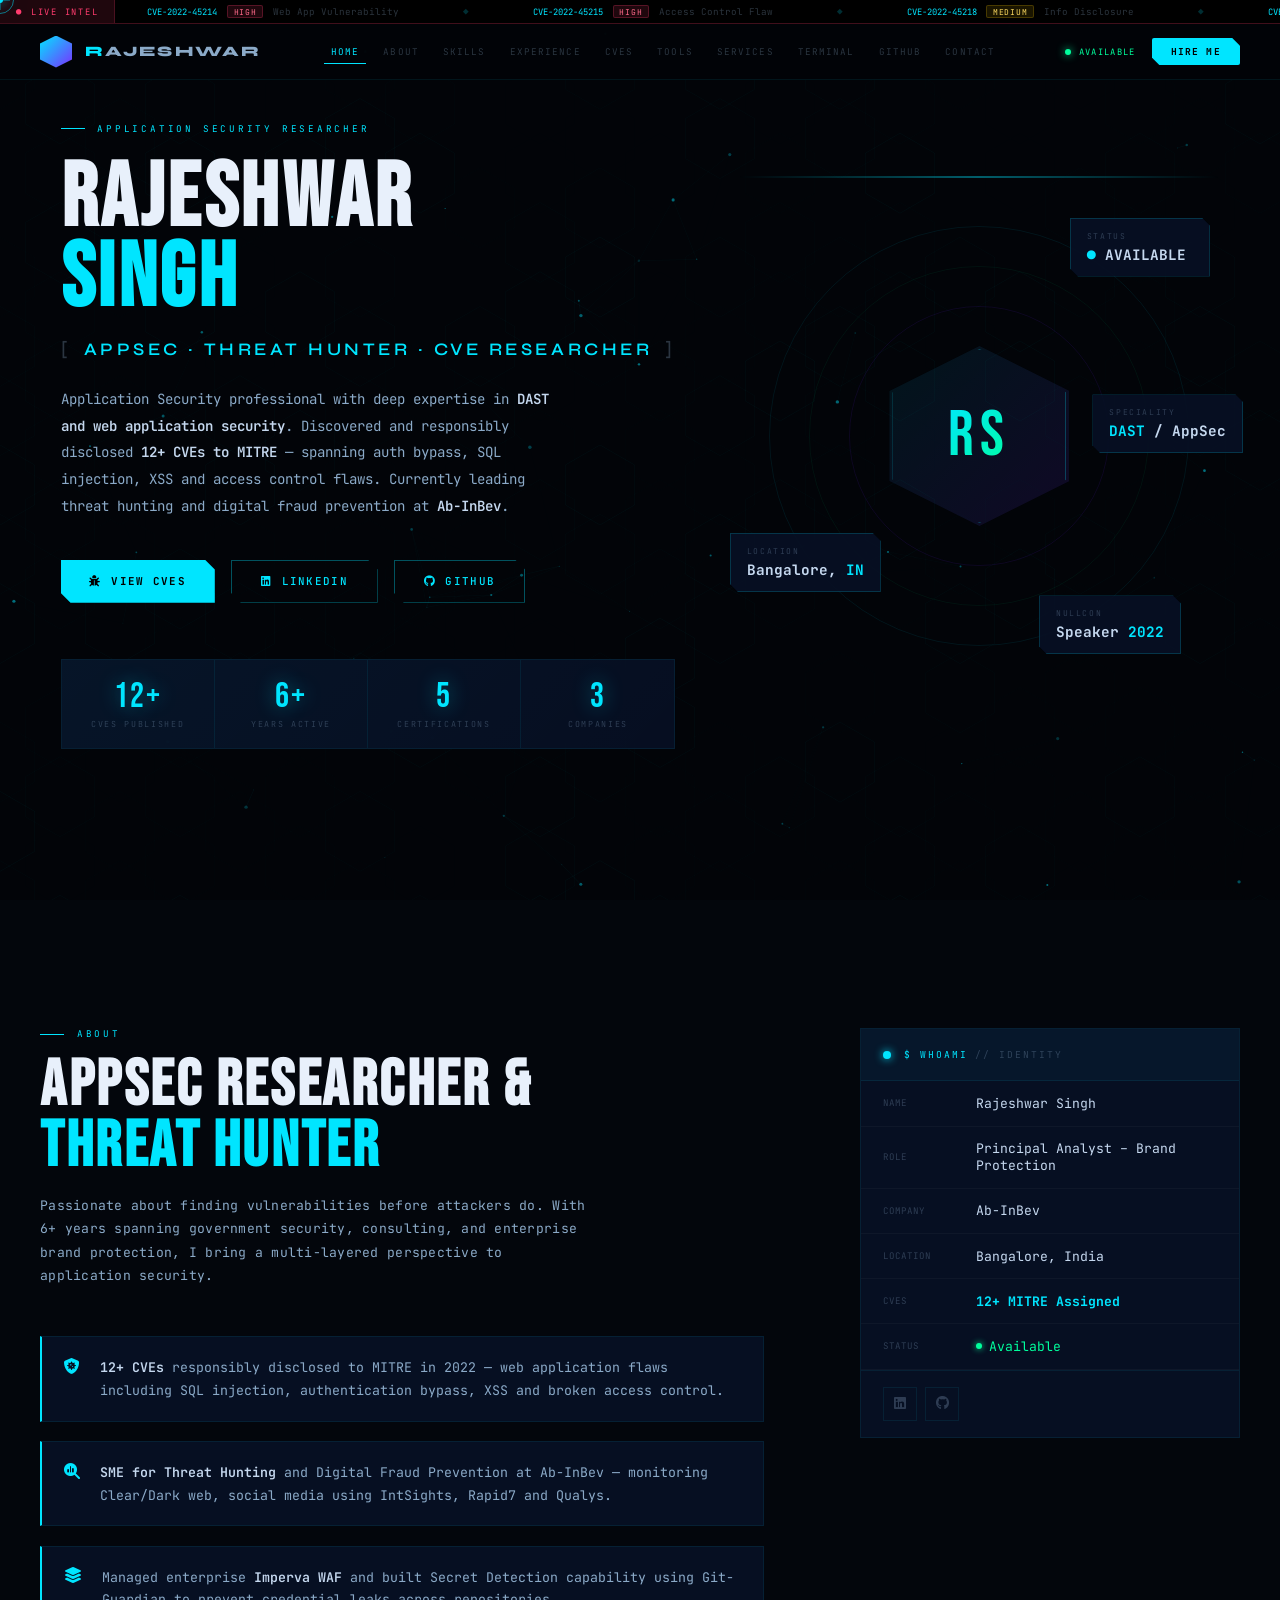
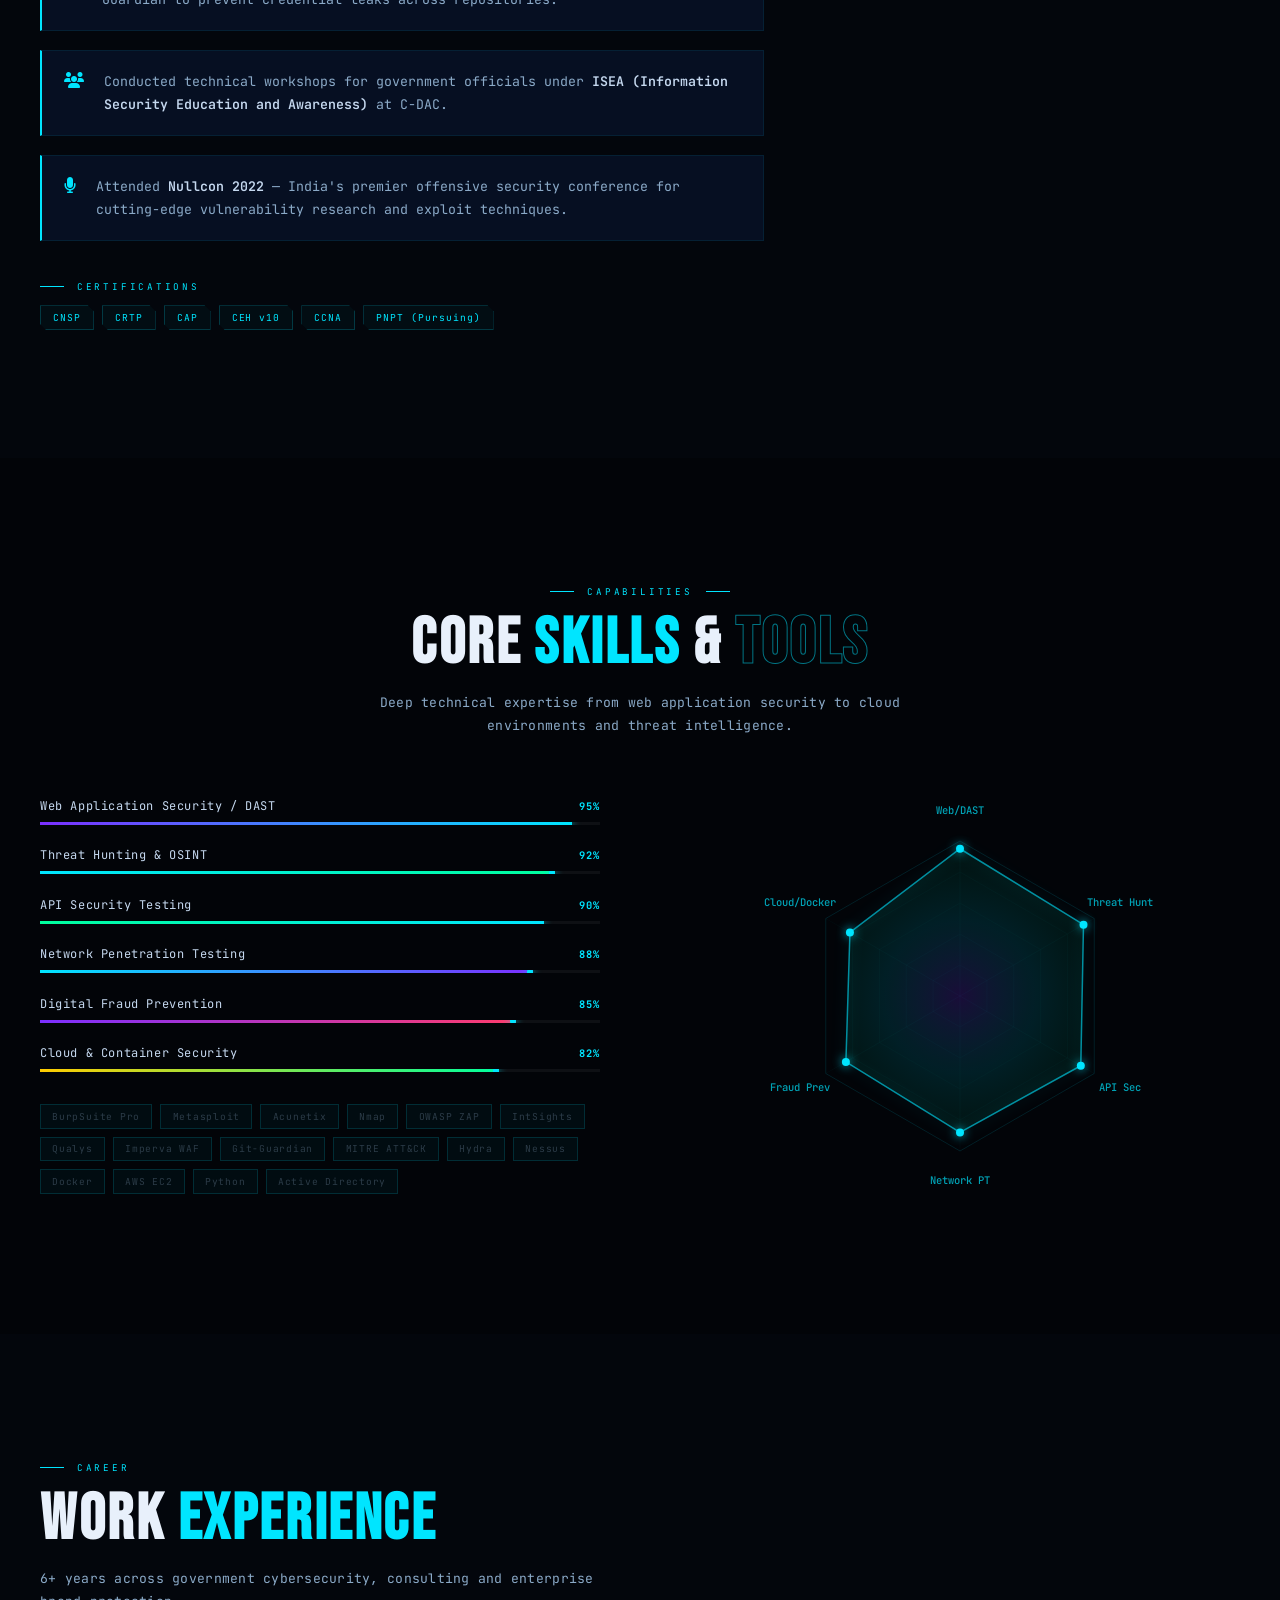
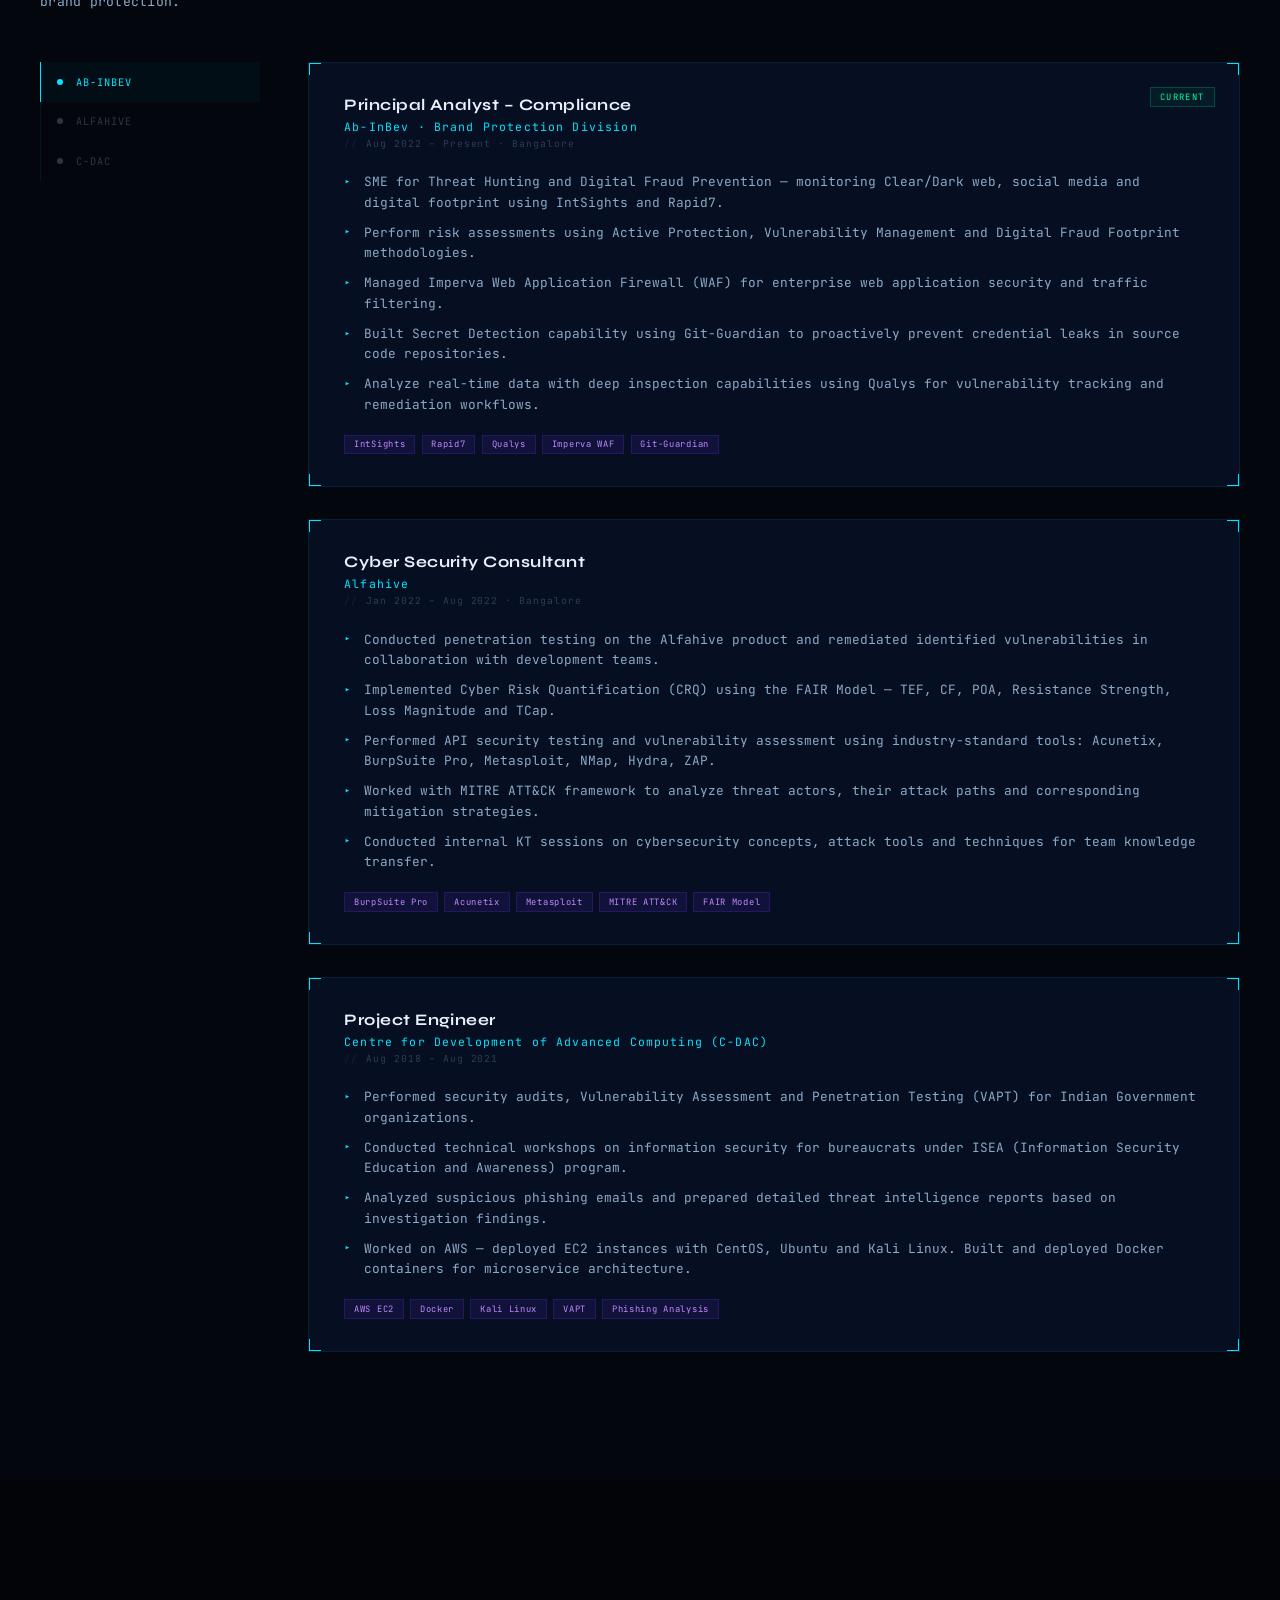
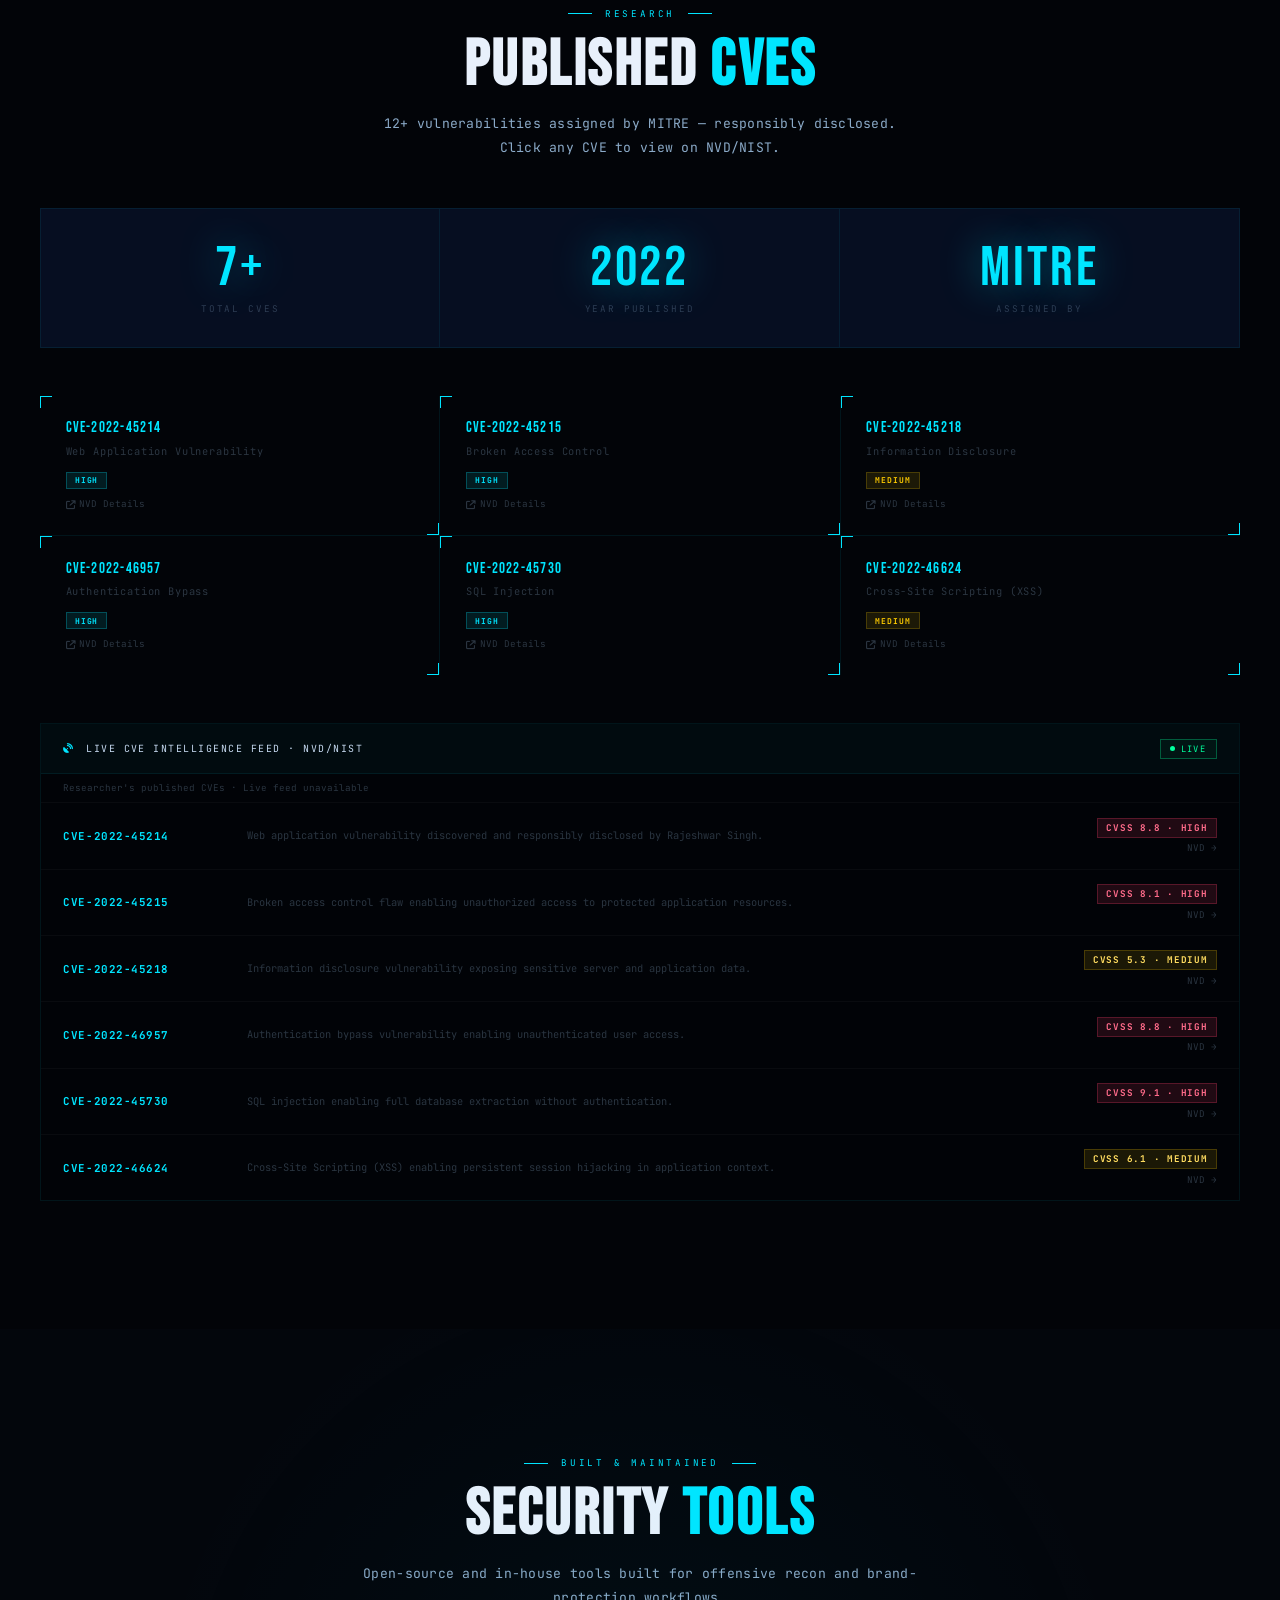
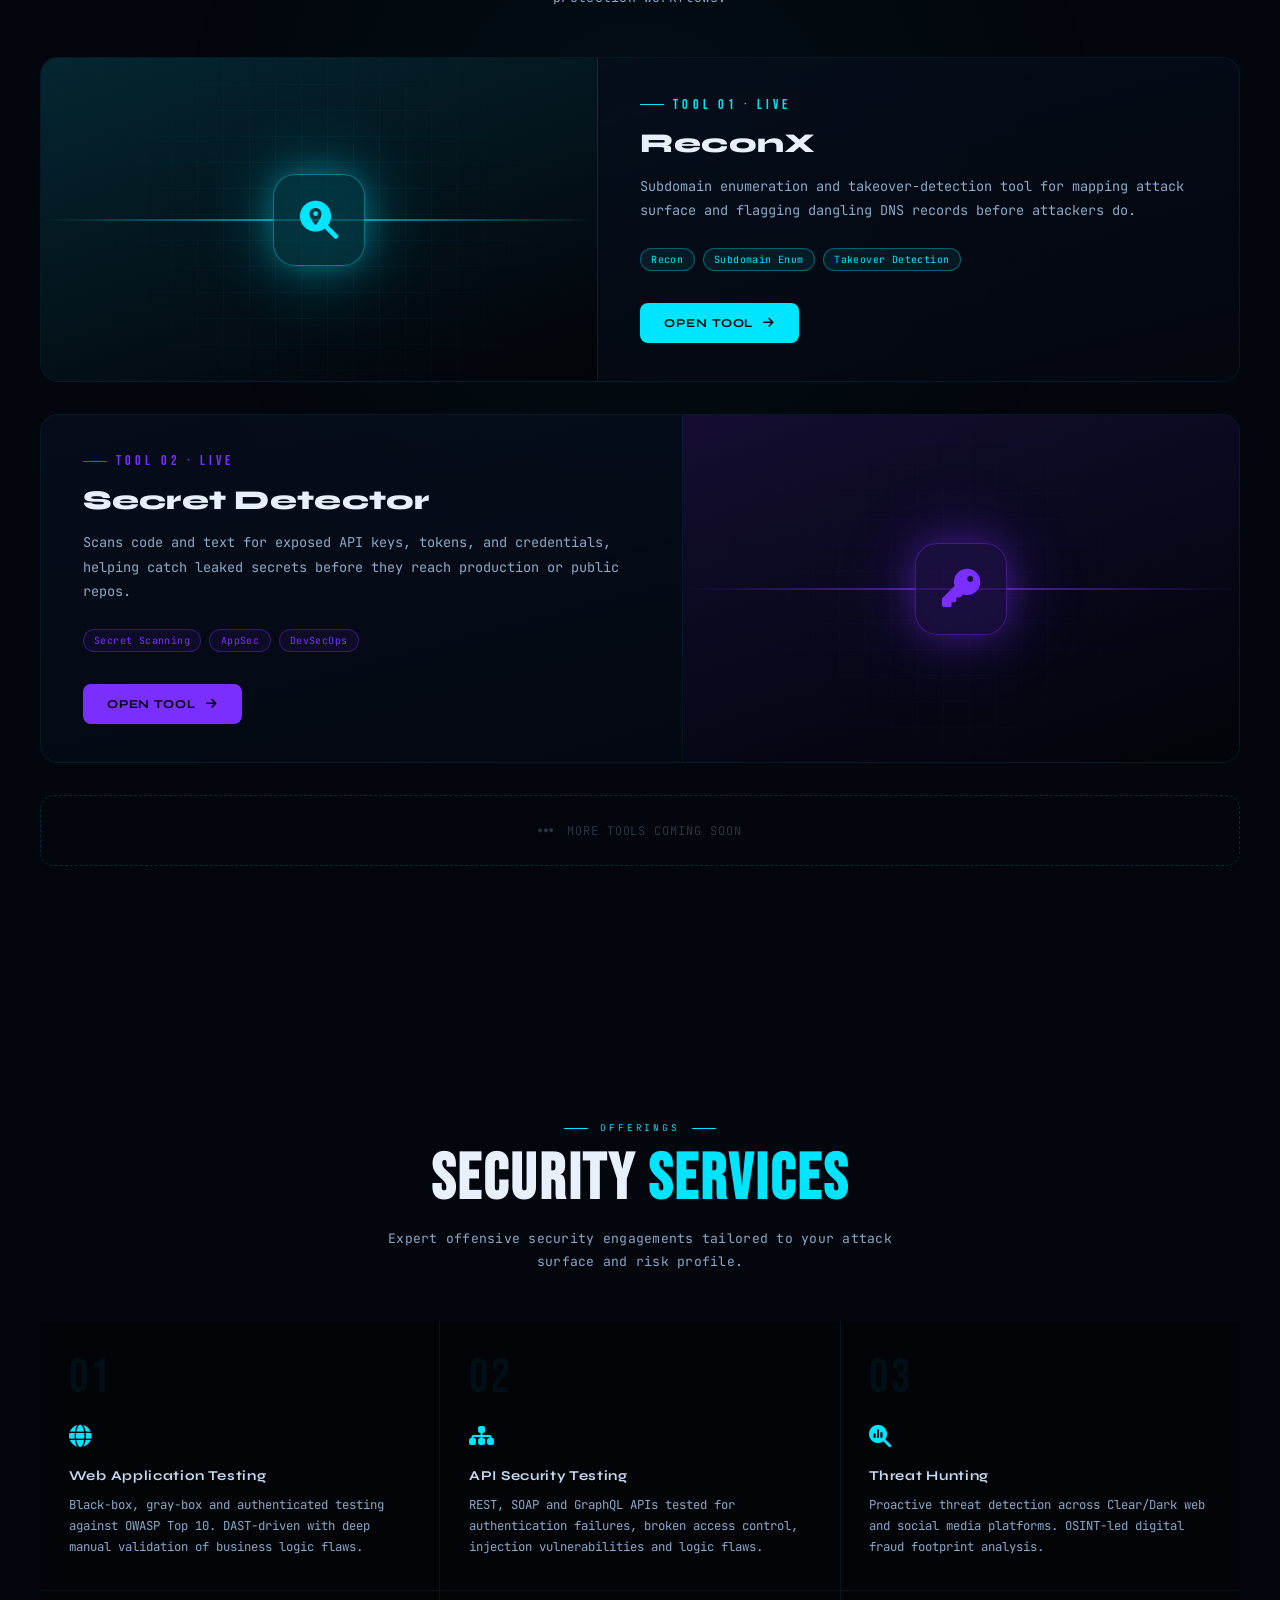
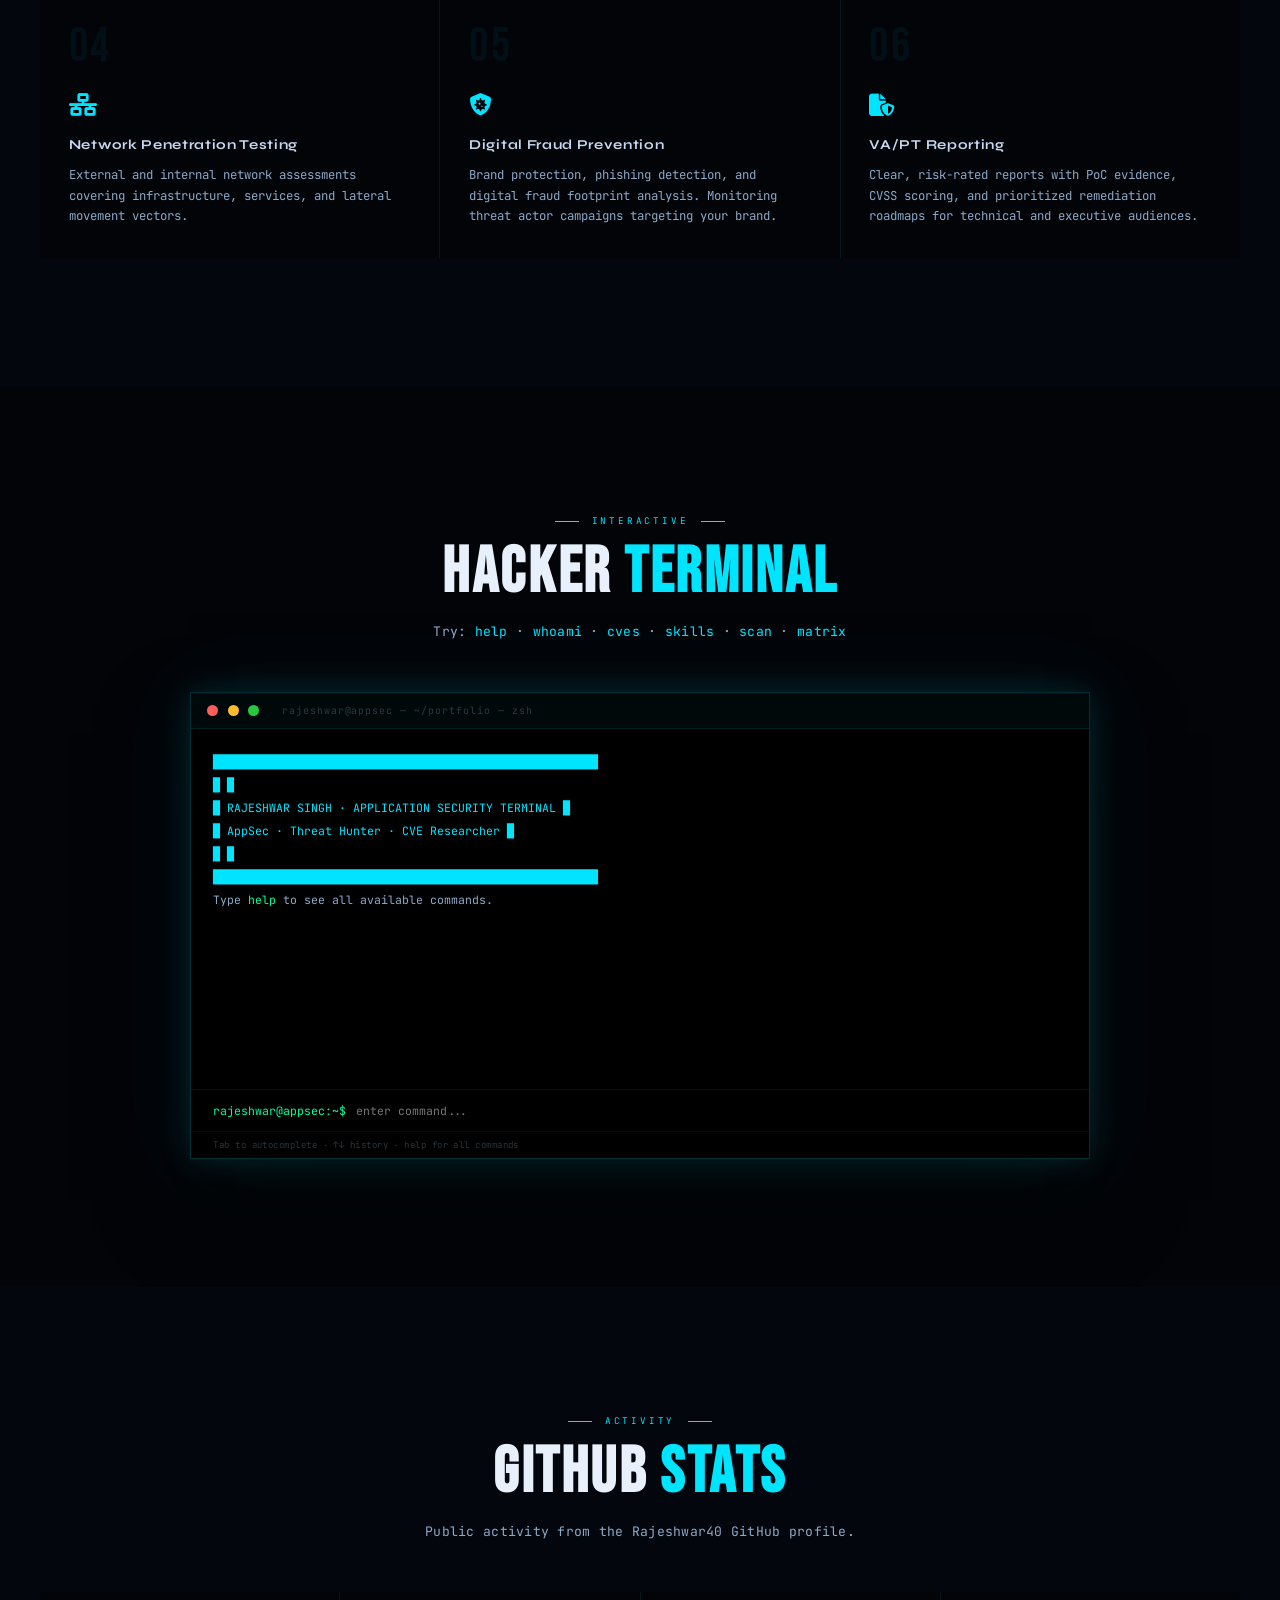
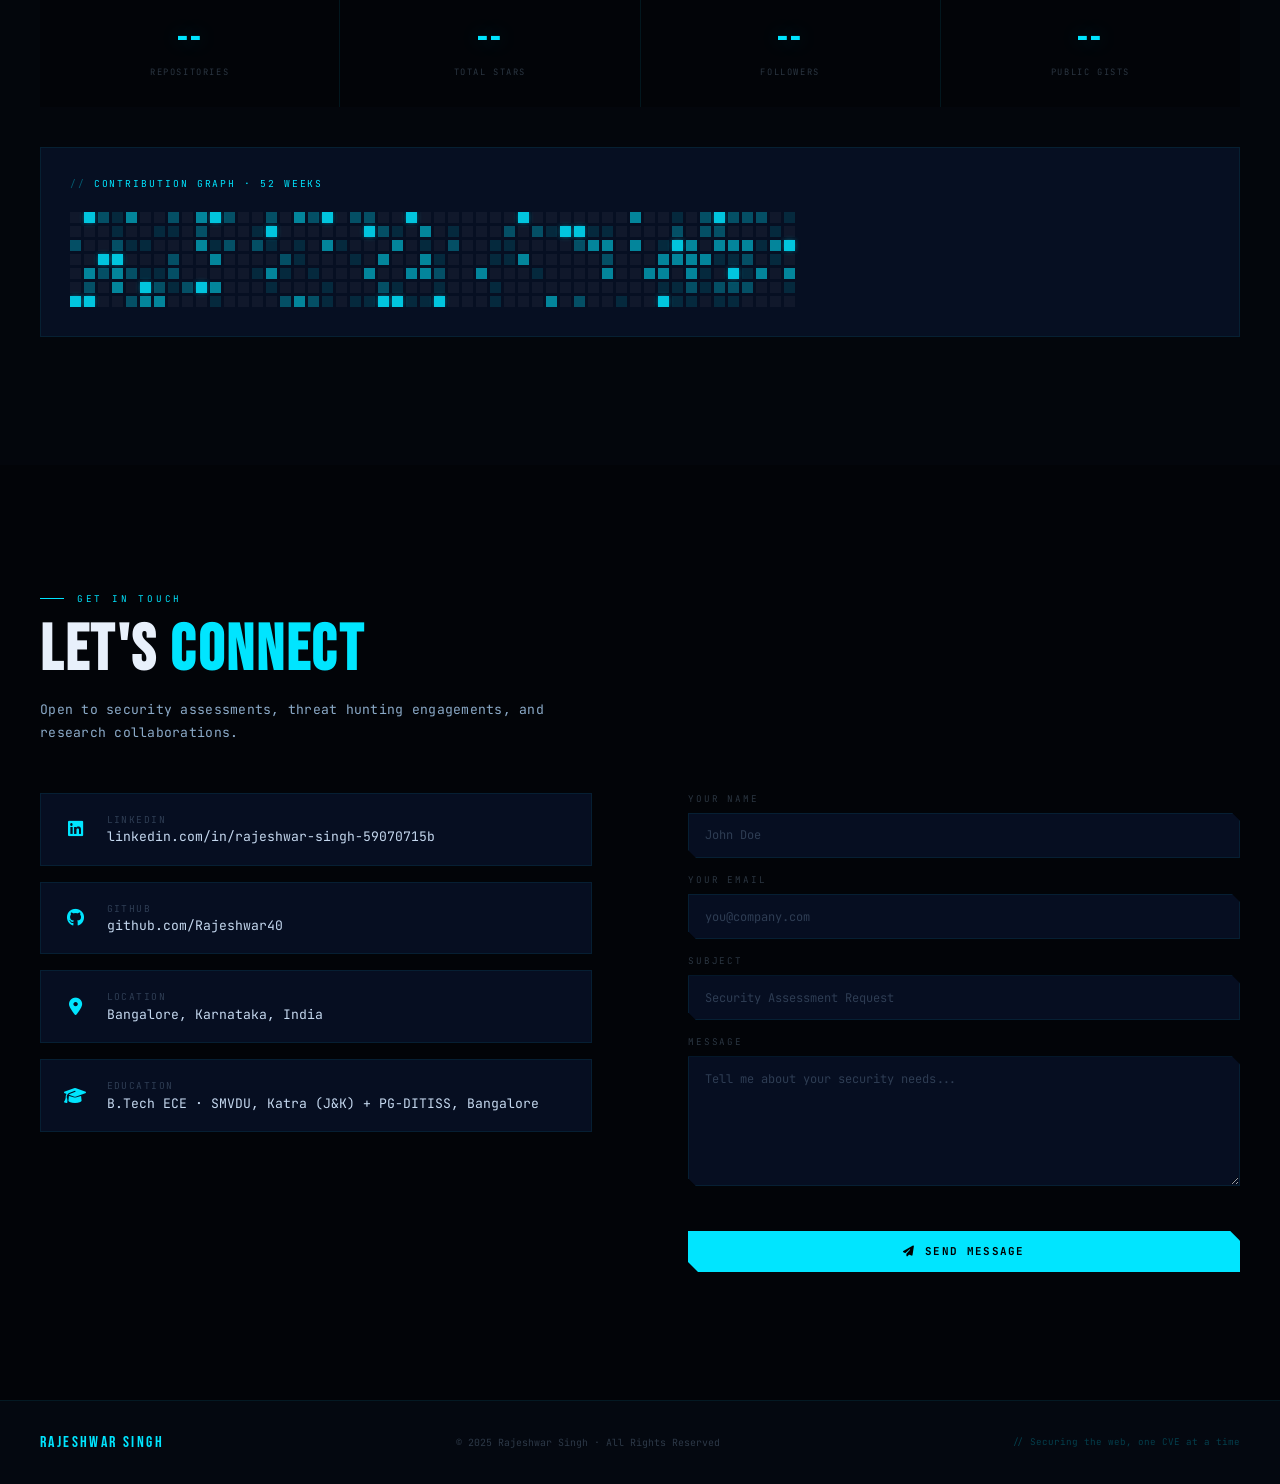
==== commit 452a8ce4: "Add files via upload" ====
--- a/index.html
+++ b/index.html
@@ -6,6 +6,81 @@
 <meta name="viewport" content="width=device-width,initial-scale=1"/>
 <title>Rajeshwar Singh — Application Security Researcher</title>
 <meta name="description" content="Rajeshwar Singh — AppSec Expert, 12+ CVEs, DAST Specialist, Threat Hunter. Bangalore, India."/>
+
+<!-- Canonical URL -->
+<link rel="canonical" href="https://rajeshwar40.github.io/"/>
+
+<!-- Core SEO -->
+<meta name="keywords" content="Rajeshwar Singh, Rajeshwar40, Application Security Researcher, DAST, DAST Specialist, CVE Researcher, Threat Hunter, Threat Hunting, Web Application Penetration Testing, API Security Testing, Bangalore, Ab-InBev, MITRE CVE"/>
+<meta name="author" content="Rajeshwar Singh"/>
+<meta name="robots" content="index, follow"/>
+<meta name="googlebot" content="index, follow"/>
+
+<!-- Open Graph -->
+<meta property="og:type" content="profile"/>
+<meta property="og:title" content="Rajeshwar Singh — Application Security Researcher"/>
+<meta property="og:description" content="Rajeshwar Singh — AppSec Researcher, 12+ CVEs disclosed to MITRE, DAST Specialist, Threat Hunter. Bangalore, India."/>
+<meta property="og:url" content="https://rajeshwar40.github.io/"/>
+<meta property="og:site_name" content="Rajeshwar Singh — AppSec Portfolio"/>
+<meta property="og:image" content="https://avatars.githubusercontent.com/u/43945326?v=4"/>
+<meta property="profile:first_name" content="Rajeshwar"/>
+<meta property="profile:last_name" content="Singh"/>
+
+<!-- Twitter/X card -->
+<meta name="twitter:card" content="summary_large_image"/>
+<meta name="twitter:title" content="Rajeshwar Singh — Application Security Researcher"/>
+<meta name="twitter:description" content="AppSec Researcher, 12+ CVEs disclosed to MITRE, DAST Specialist, Threat Hunter. Bangalore, India."/>
+<meta name="twitter:image" content="https://avatars.githubusercontent.com/u/43945326?v=4"/>
+
+<!-- JSON-LD structured data: primary GEO signal for AI answer engines and Google's Knowledge Graph -->
+<script type="application/ld+json">
+{
+  "@context": "https://schema.org",
+  "@type": "Person",
+  "name": "Rajeshwar Singh",
+  "alternateName": "Rajeshwar40",
+  "url": "https://rajeshwar40.github.io/",
+  "image": "https://avatars.githubusercontent.com/u/43945326?v=4",
+  "jobTitle": "Principal Analyst – Brand Protection (Threat Hunting)",
+  "worksFor": {
+    "@type": "Organization",
+    "name": "Ab-InBev"
+  },
+  "address": {
+    "@type": "PostalAddress",
+    "addressLocality": "Bangalore",
+    "addressRegion": "Karnataka",
+    "addressCountry": "IN"
+  },
+  "alumniOf": {
+    "@type": "CollegeOrUniversity",
+    "name": "Shri Mata Vaishno Devi University"
+  },
+  "sameAs": [
+    "https://github.com/Rajeshwar40",
+    "https://www.linkedin.com/in/rajeshwar-singh-59070715b/"
+  ],
+  "knowsAbout": [
+    "Application Security",
+    "Dynamic Application Security Testing (DAST)",
+    "Web Application Penetration Testing",
+    "Threat Hunting",
+    "CVE Research",
+    "API Security Testing",
+    "Digital Fraud Prevention"
+  ],
+  "description": "Application Security Researcher and Threat Hunter with 12+ CVEs disclosed to MITRE, specializing in DAST and web application penetration testing. Based in Bangalore, India."
+}
+</script>
+<script type="application/ld+json">
+{
+  "@context": "https://schema.org",
+  "@type": "WebSite",
+  "name": "Rajeshwar Singh — AppSec Portfolio",
+  "url": "https://rajeshwar40.github.io/"
+}
+</script>
+
 <link rel="preconnect" href="https://fonts.googleapis.com"/>
 <link rel="preconnect" href="https://fonts.gstatic.com" crossorigin/>
 <link href="https://fonts.googleapis.com/css2?family=JetBrains+Mono:wght@100;200;300;400;500;600;700;800&family=Syne:wght@400;500;600;700;800&family=Bebas+Neue&display=swap" rel="stylesheet"/>
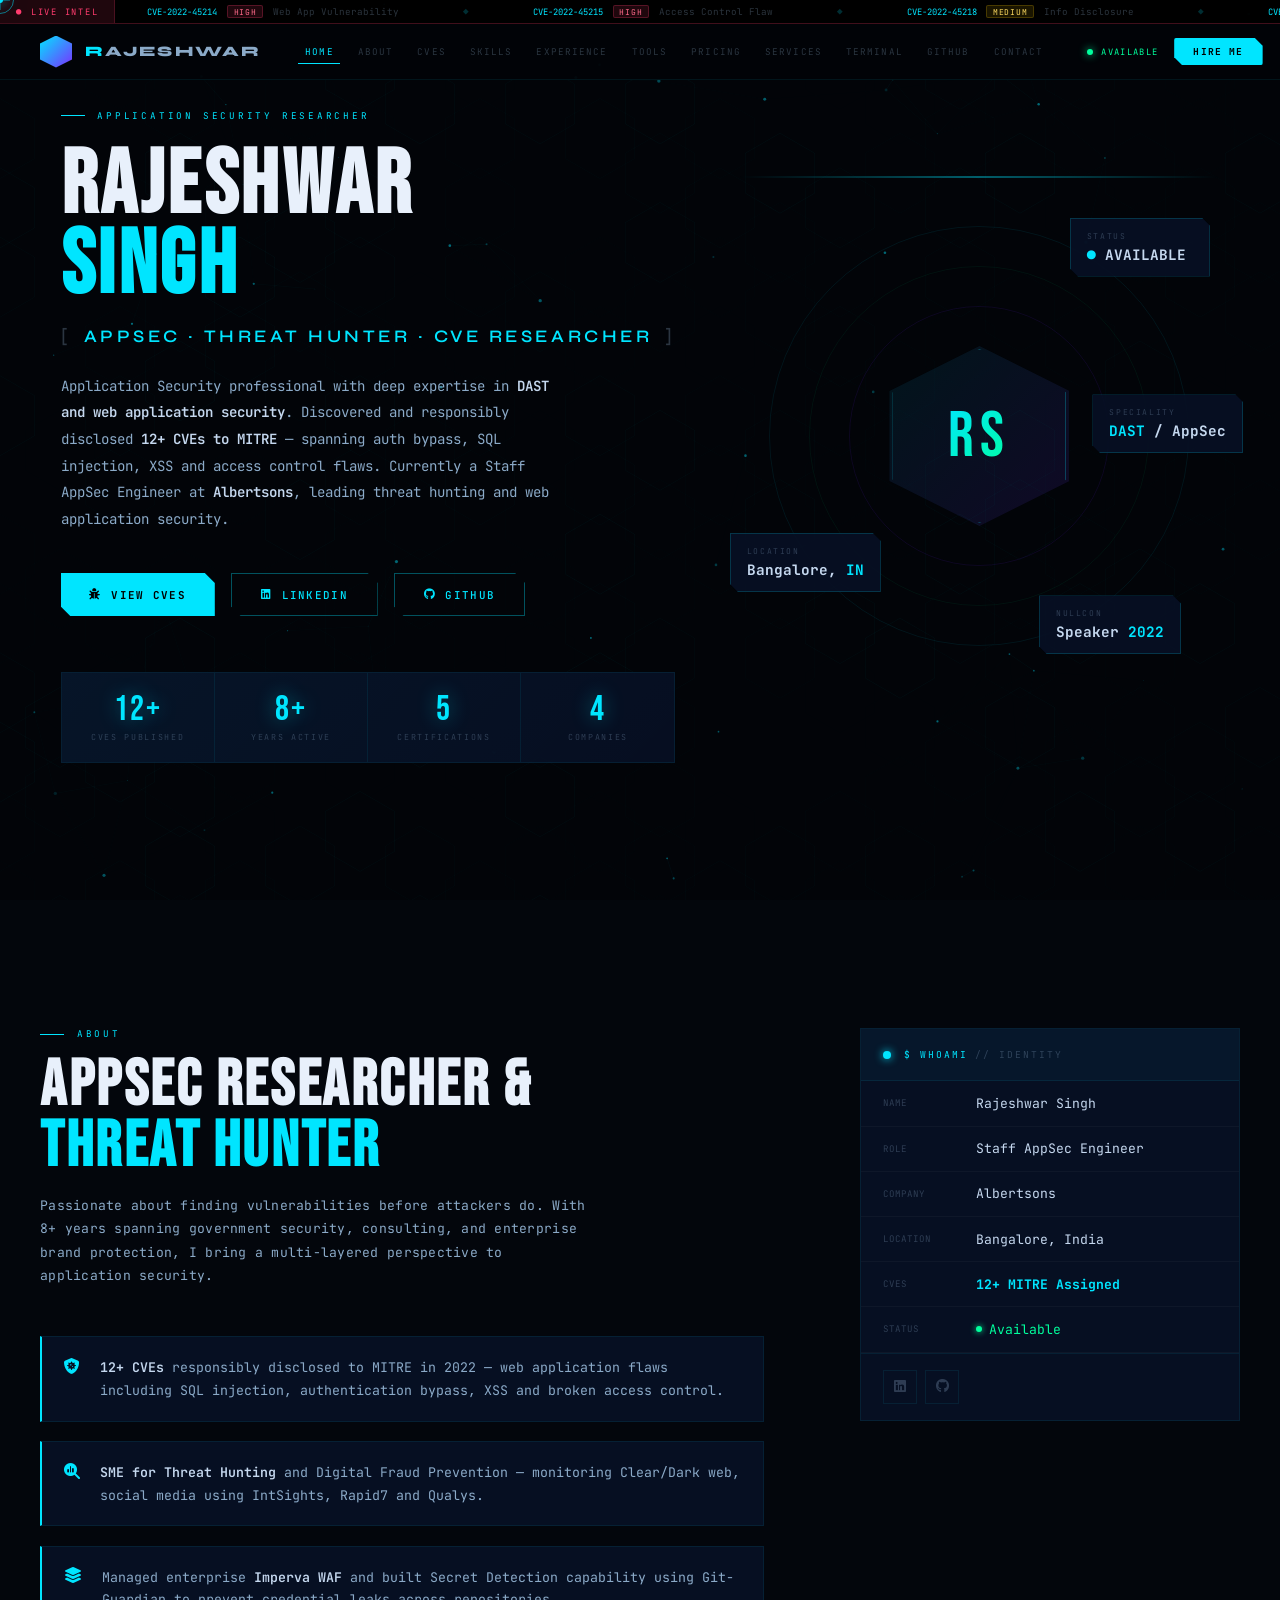
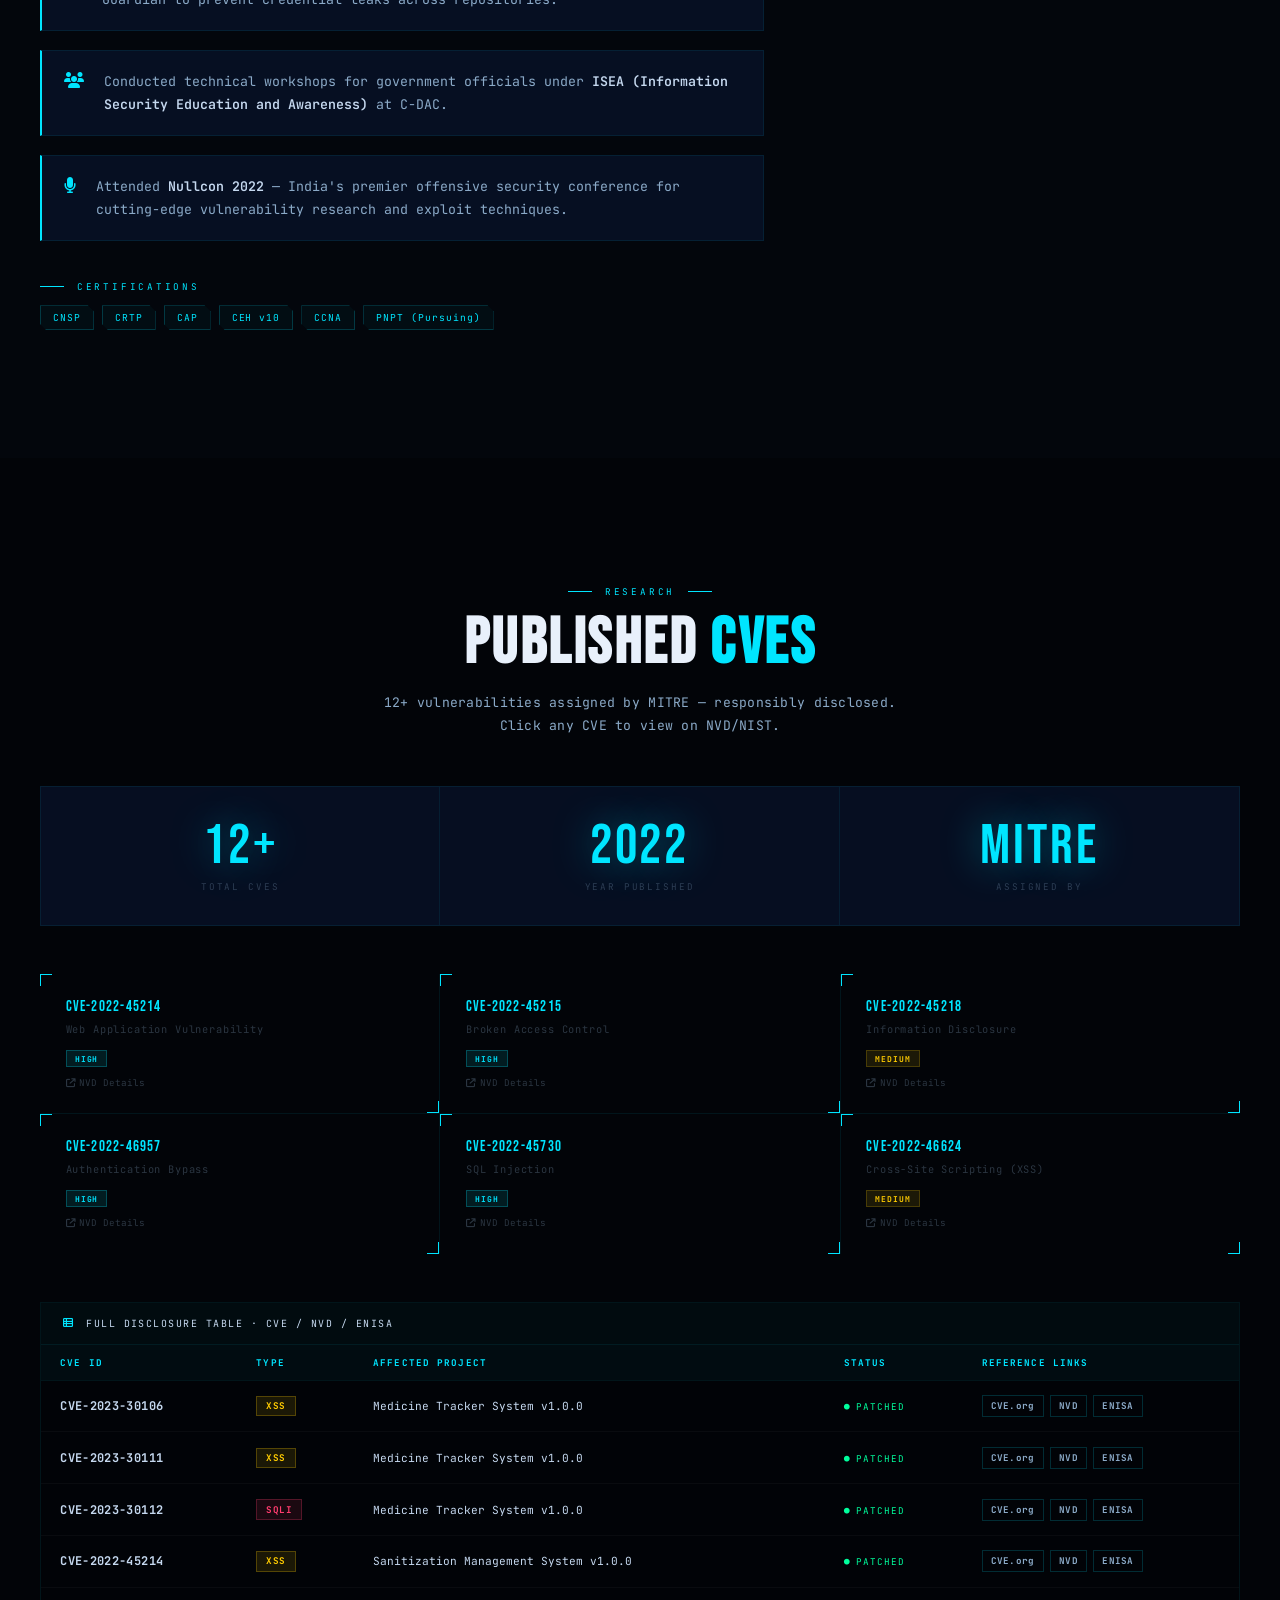
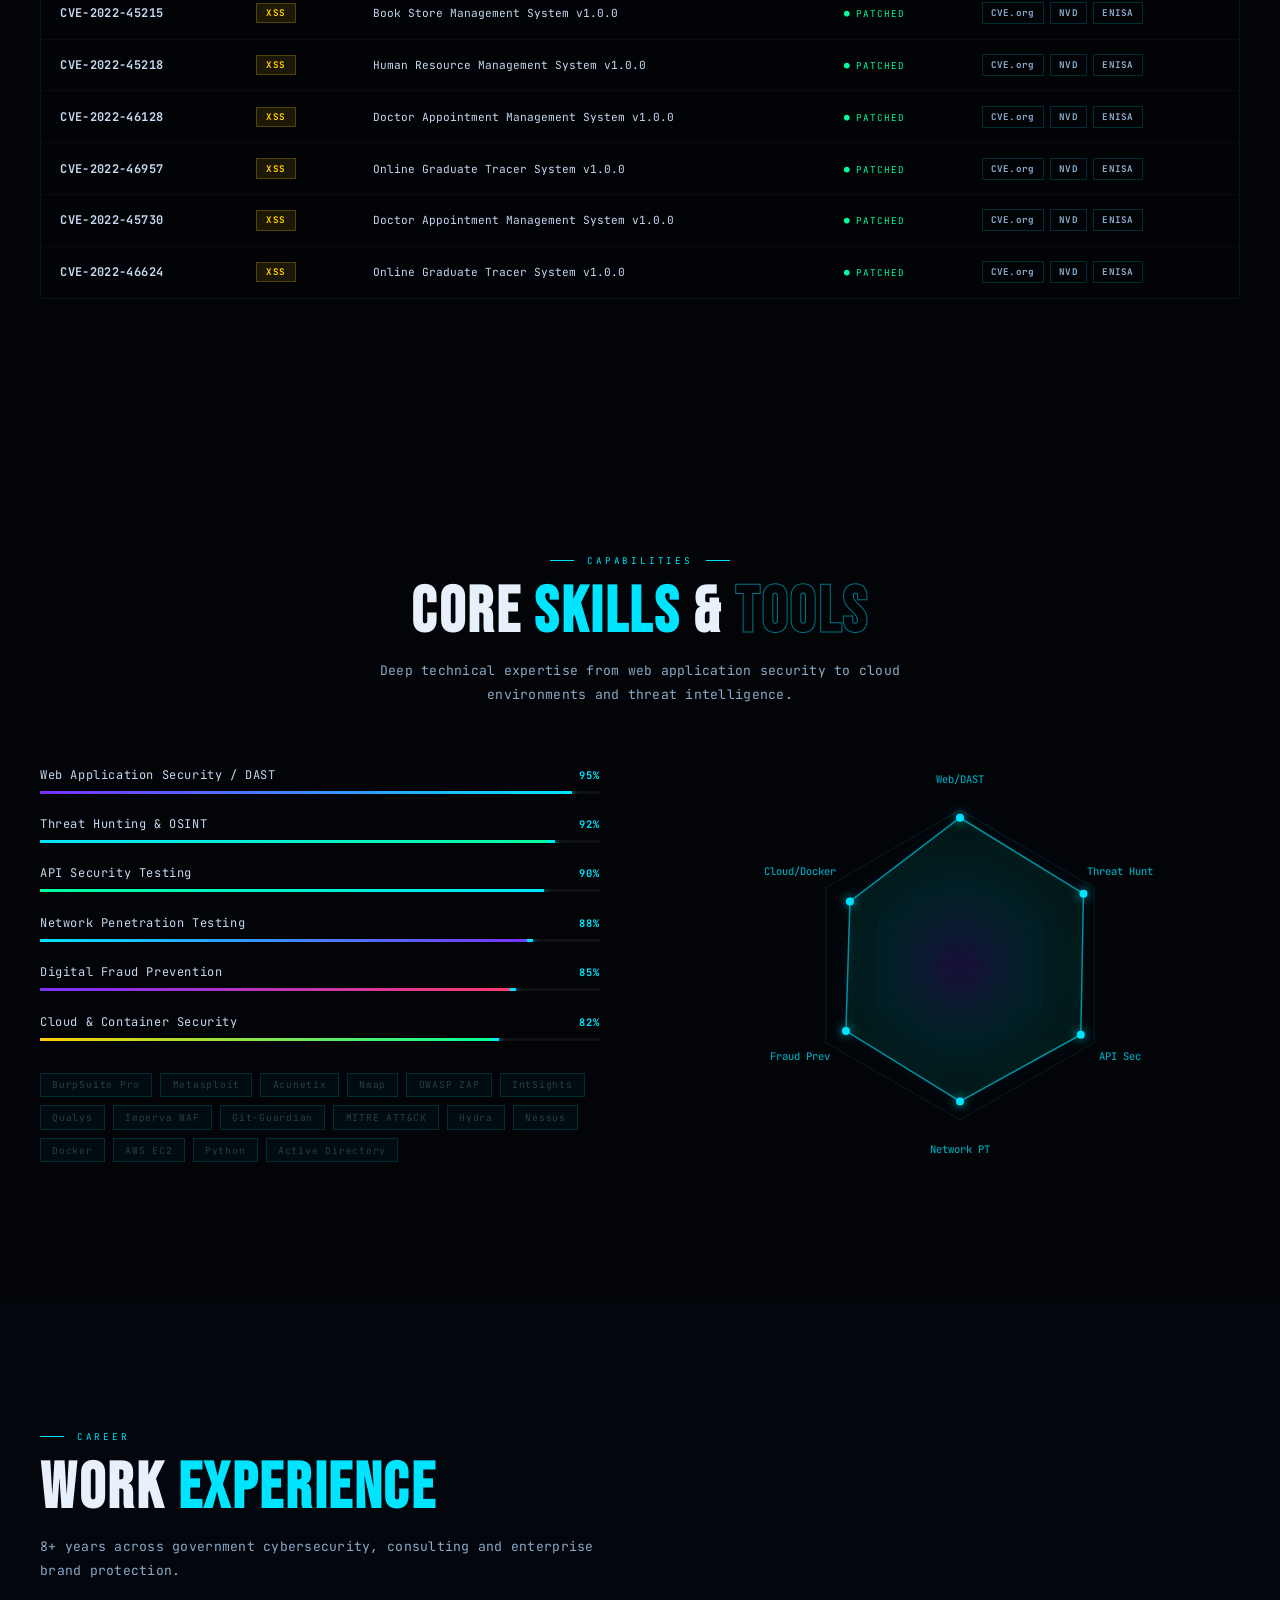
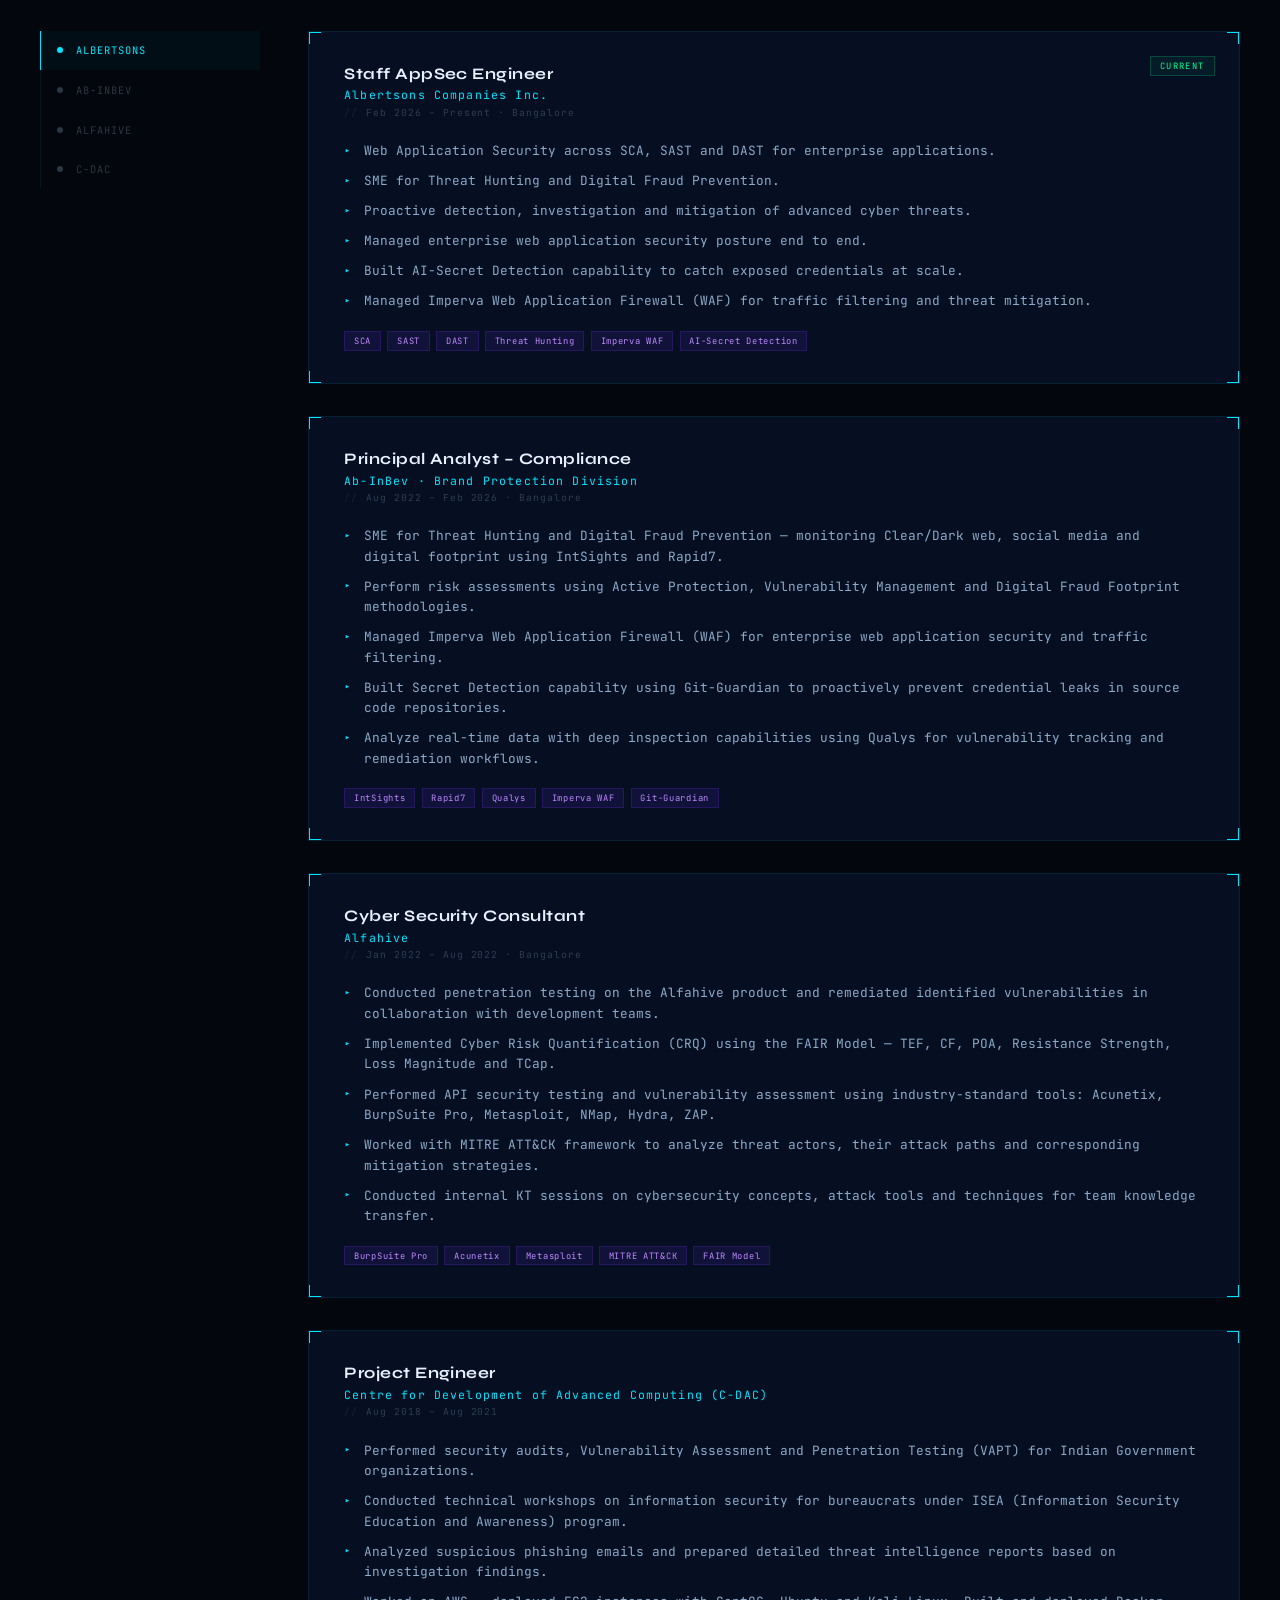
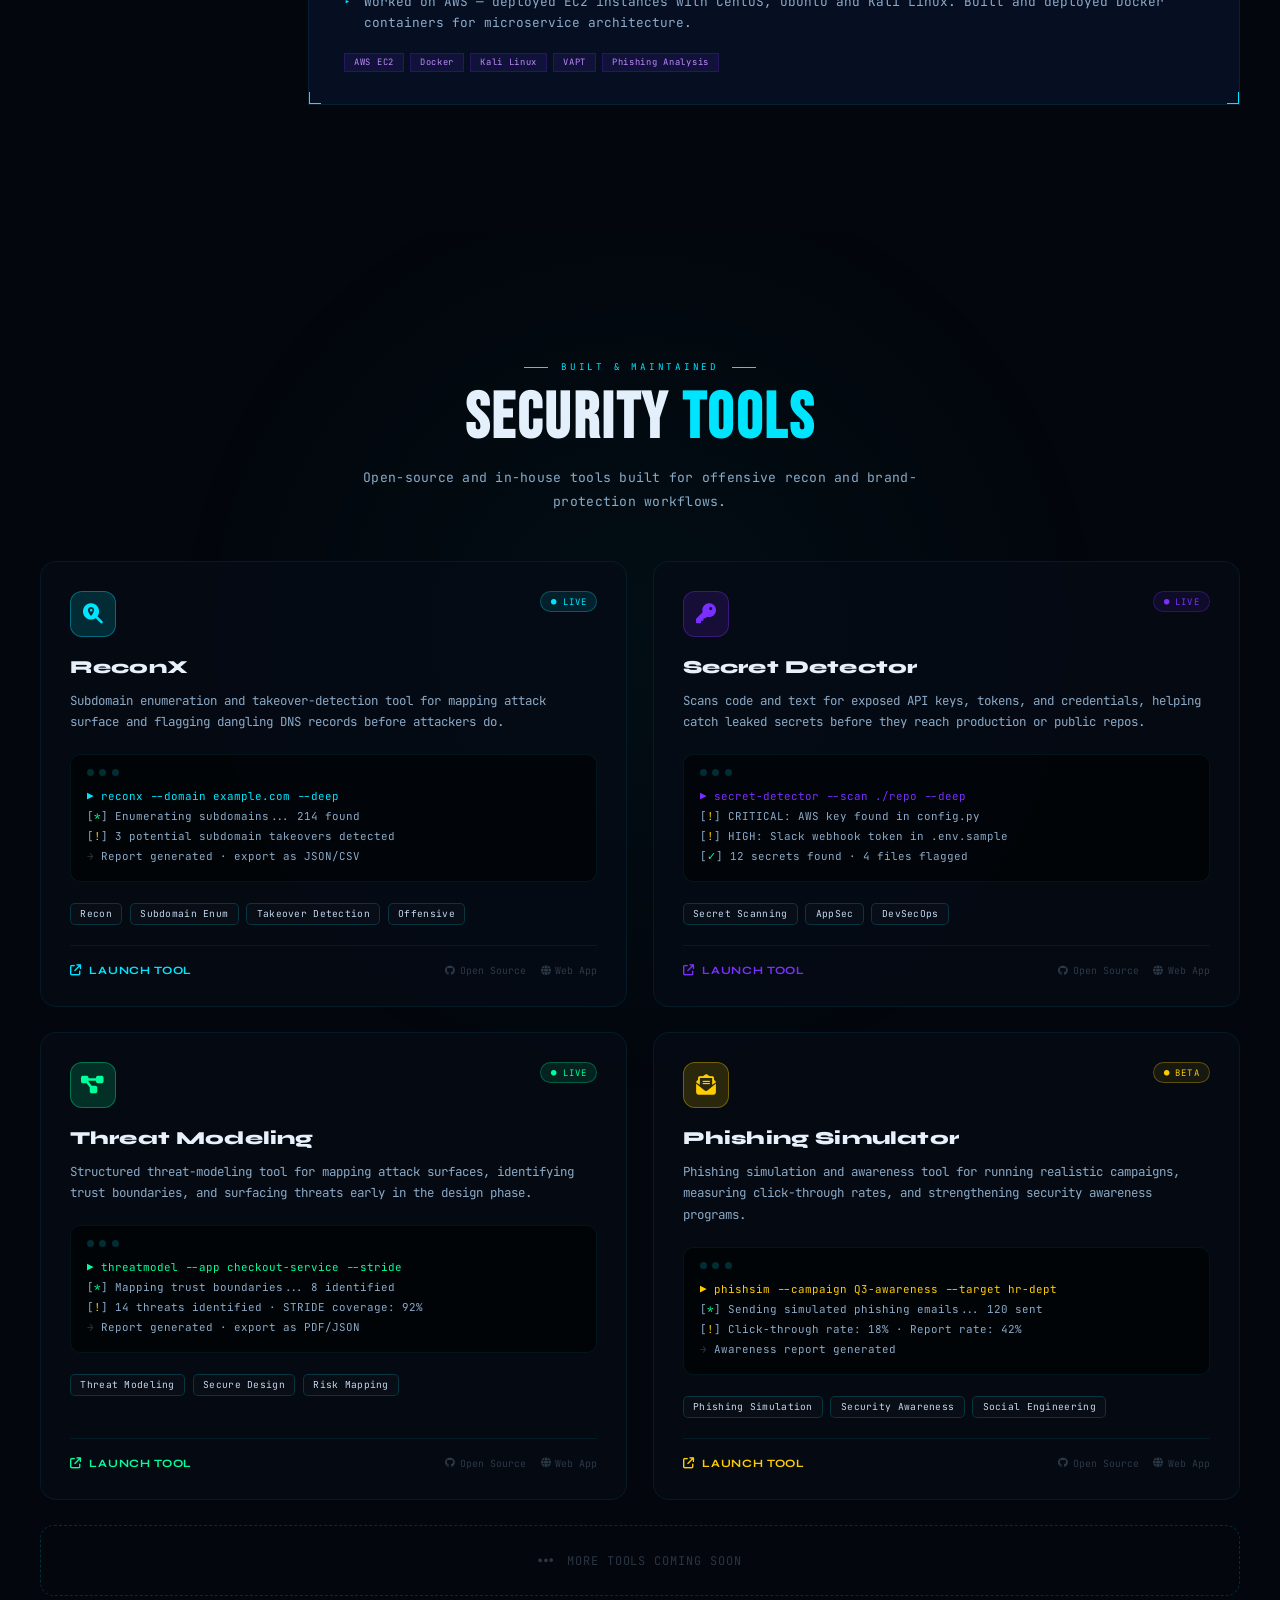
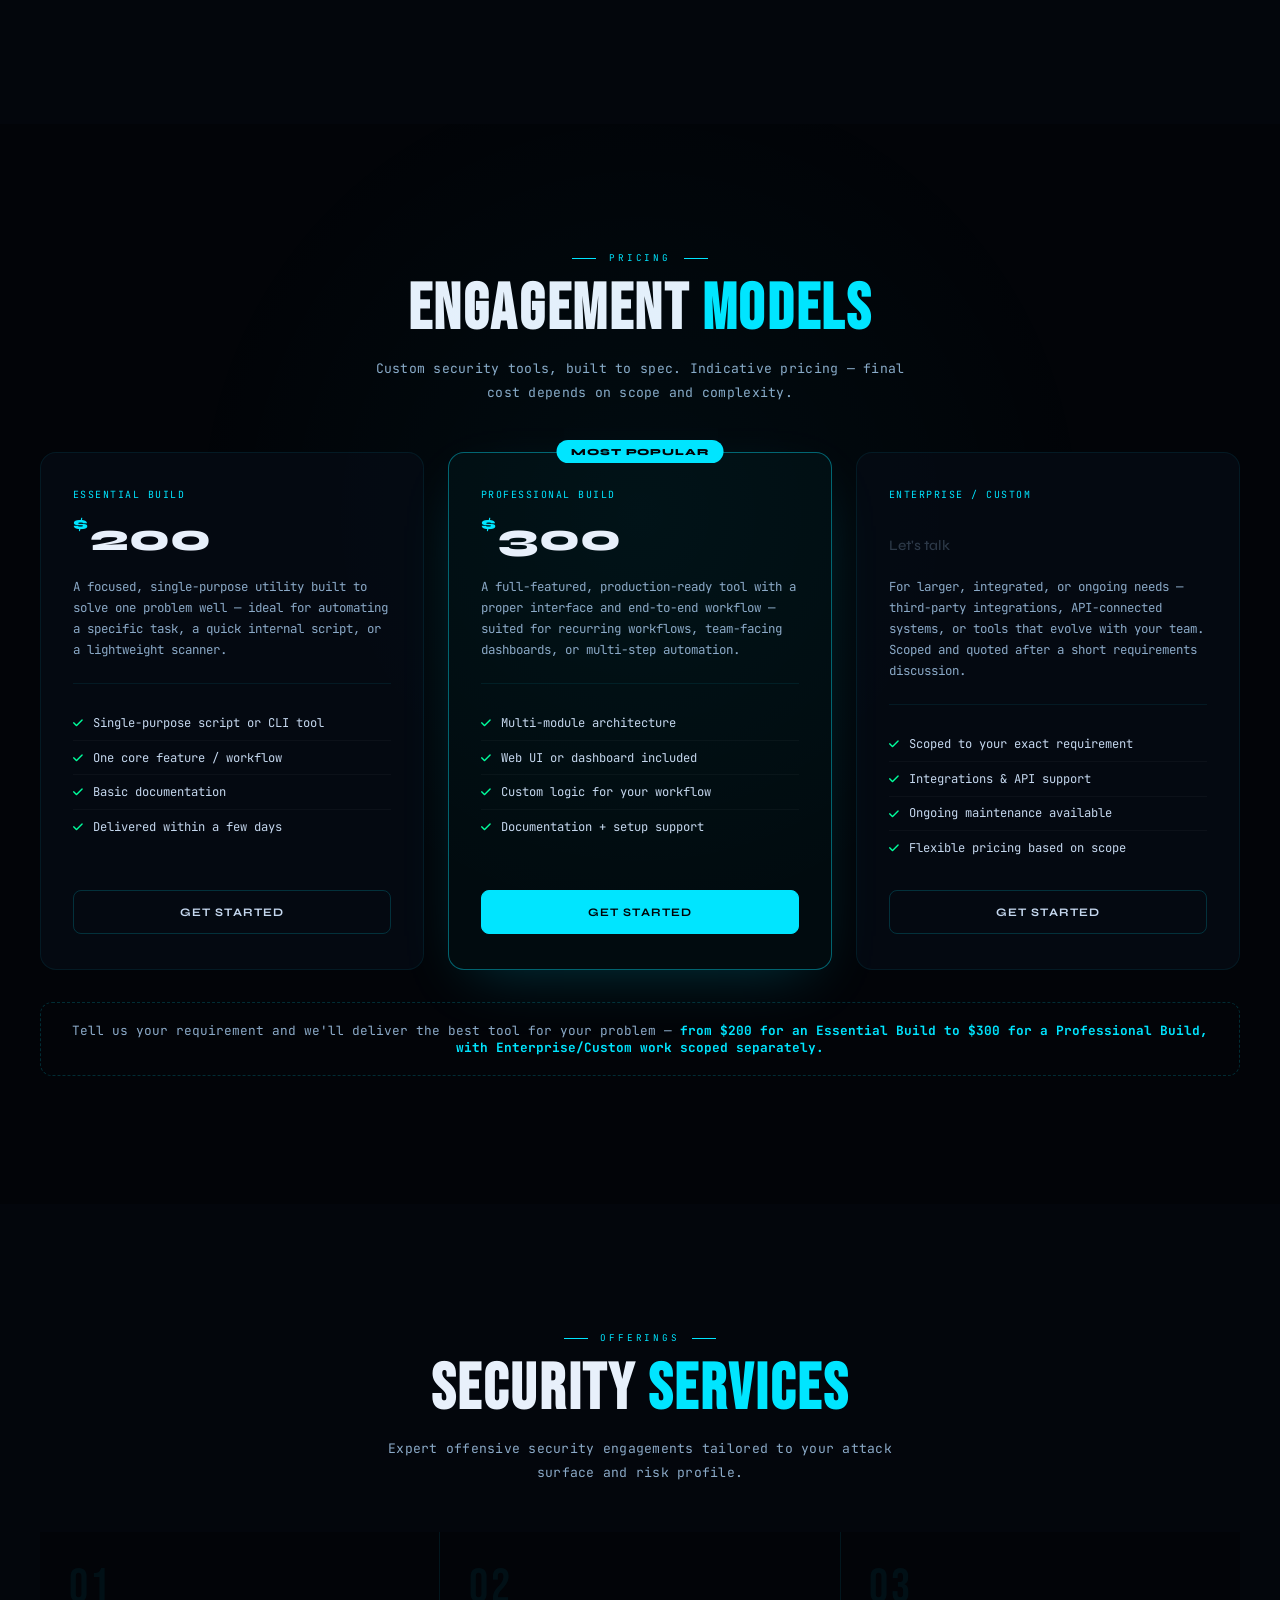
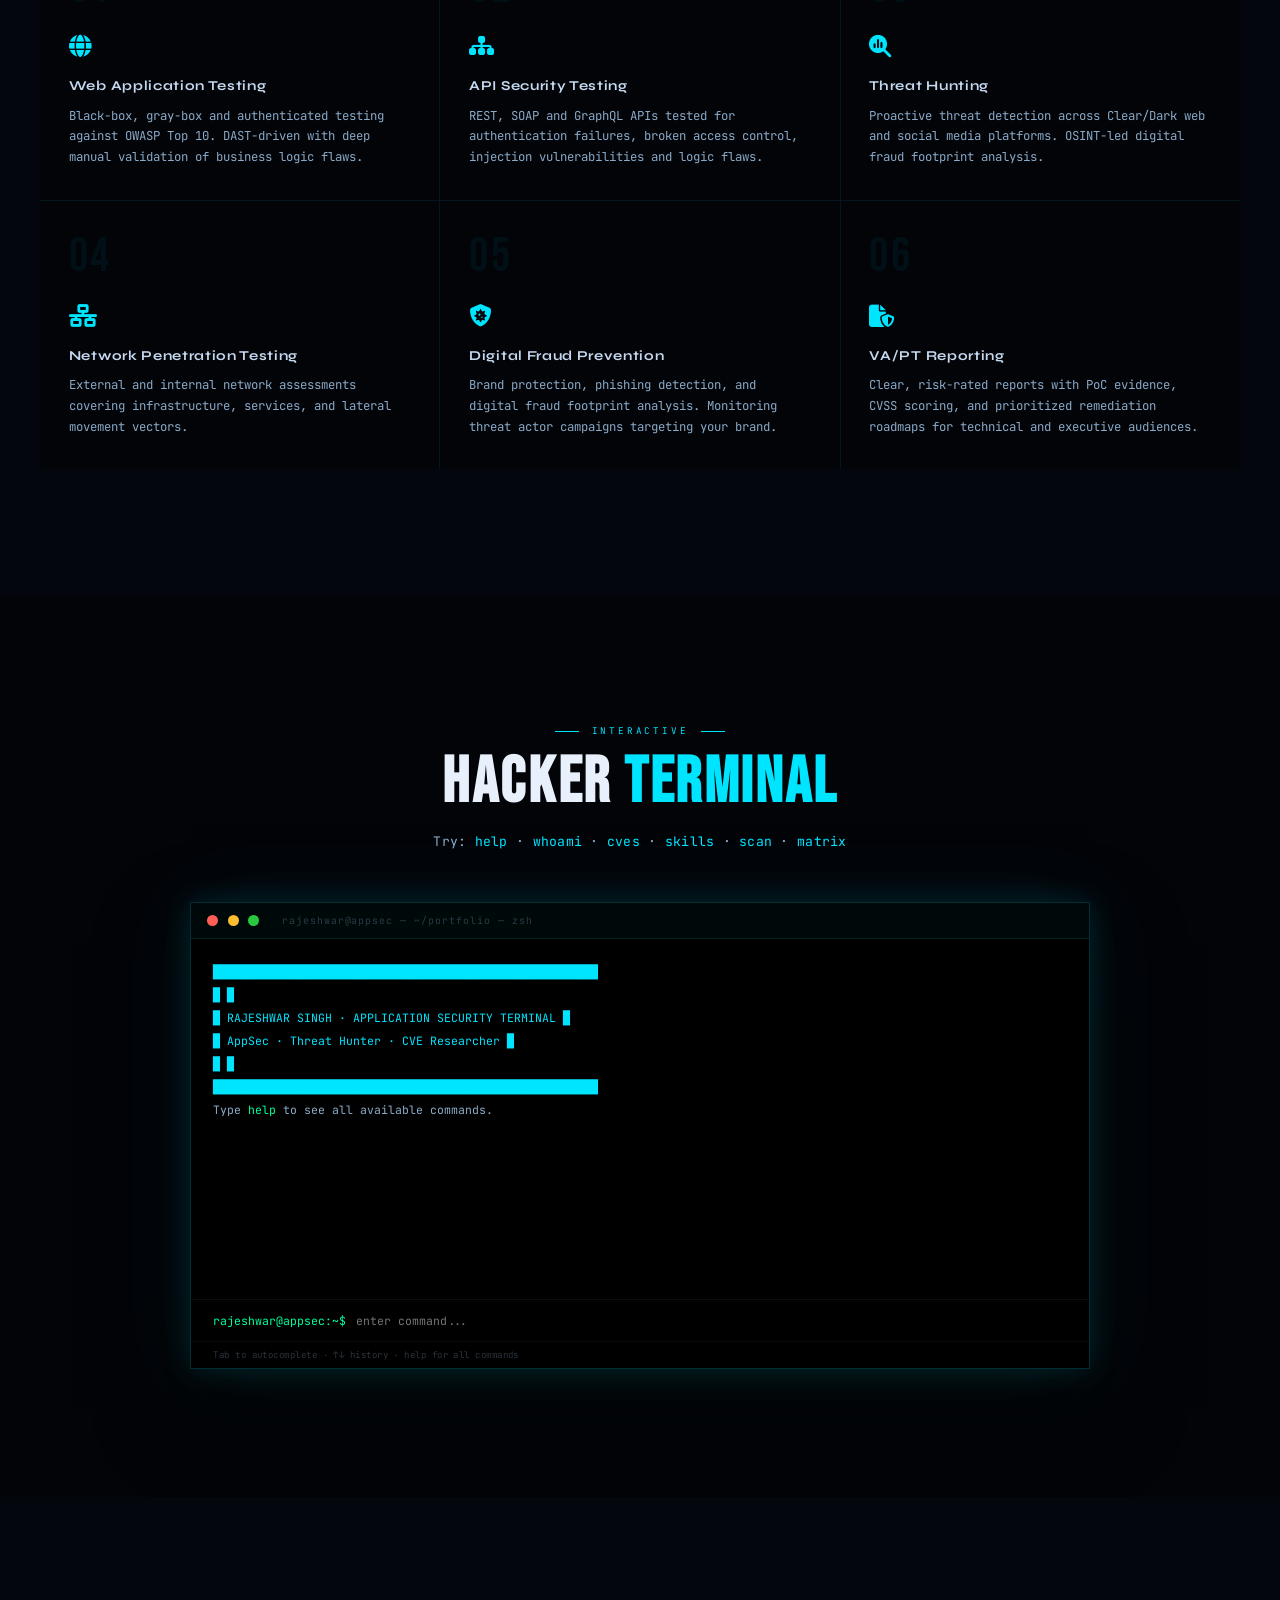
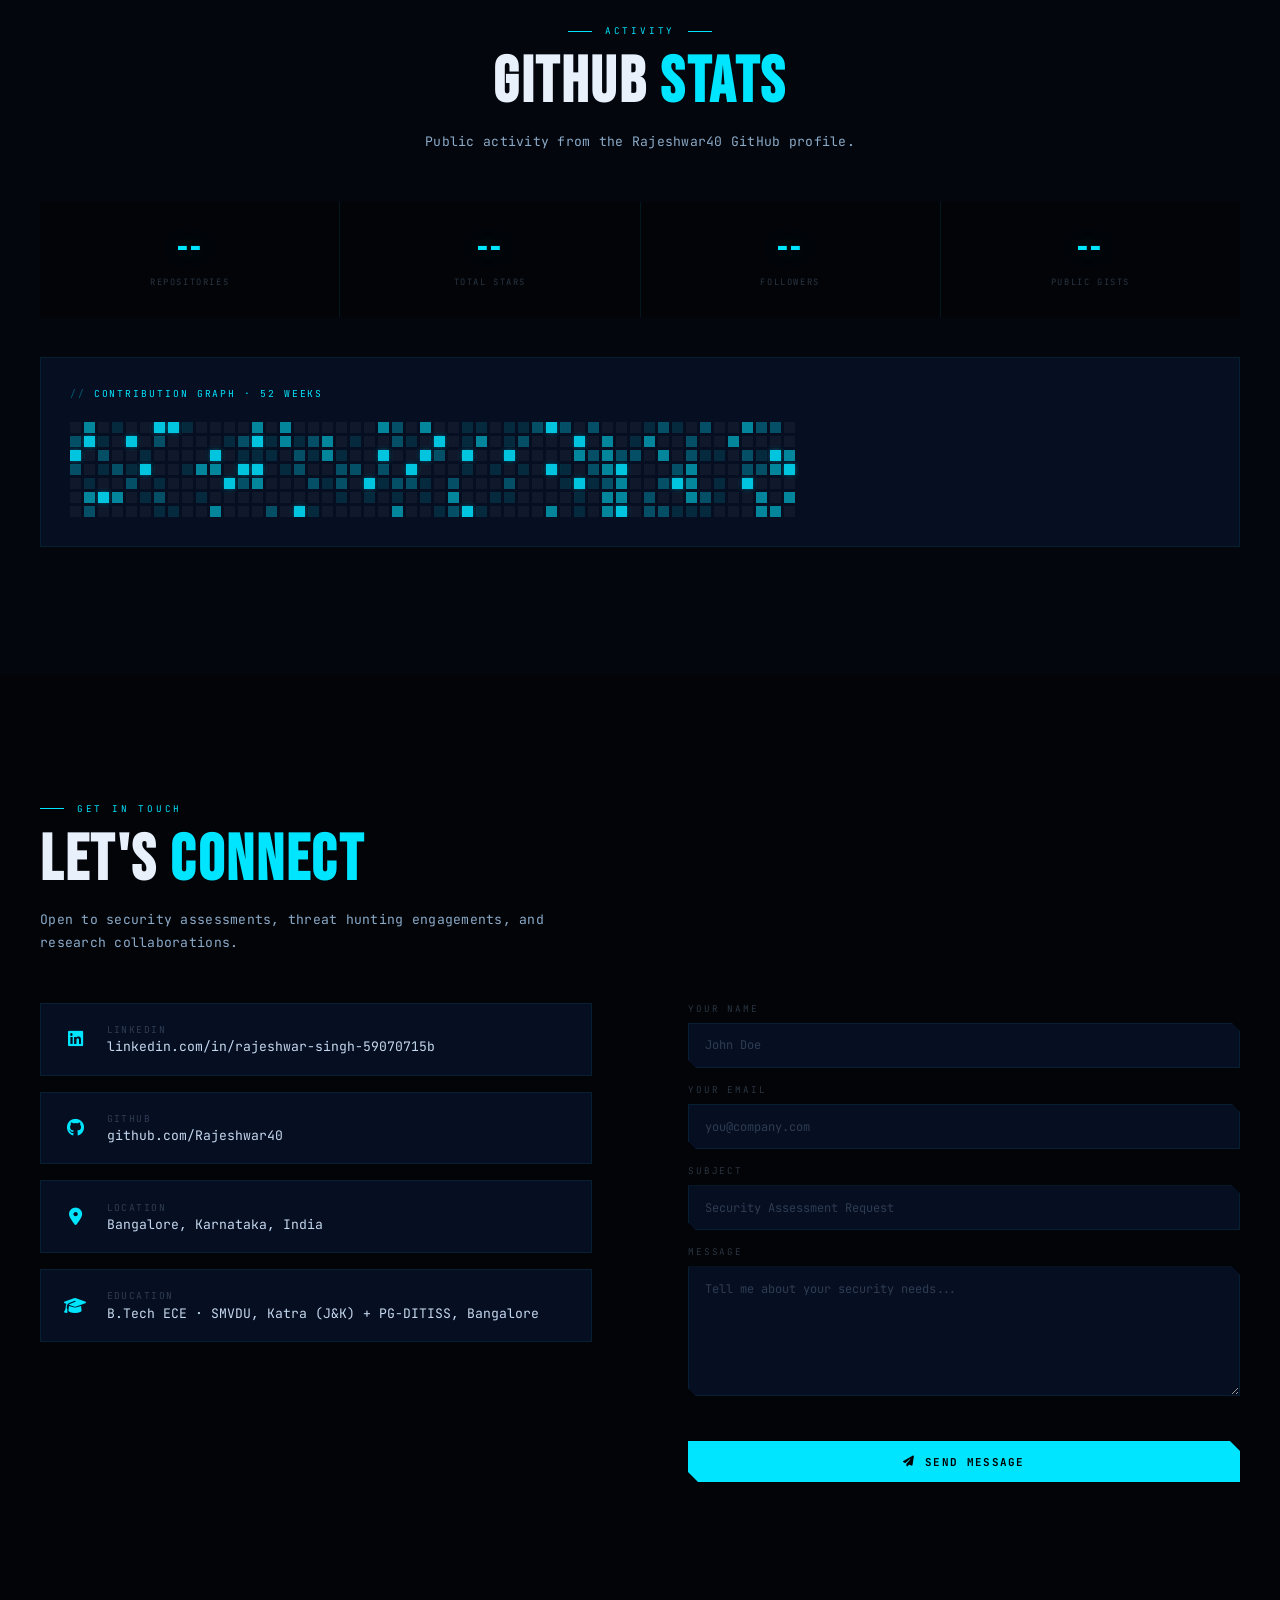
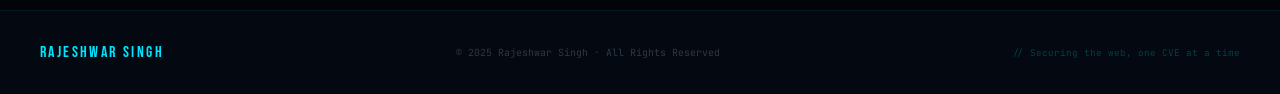
==== commit 6537831e: "Rename index_9.html to index.html" ====
--- a/index.html
+++ b/index.html
@@ -6,81 +6,6 @@
 <meta name="viewport" content="width=device-width,initial-scale=1"/>
 <title>Rajeshwar Singh — Application Security Researcher</title>
 <meta name="description" content="Rajeshwar Singh — AppSec Expert, 12+ CVEs, DAST Specialist, Threat Hunter. Bangalore, India."/>
-
-<!-- Canonical URL -->
-<link rel="canonical" href="https://rajeshwar40.github.io/"/>
-
-<!-- Core SEO -->
-<meta name="keywords" content="Rajeshwar Singh, Rajeshwar40, Application Security Researcher, DAST, DAST Specialist, CVE Researcher, Threat Hunter, Threat Hunting, Web Application Penetration Testing, API Security Testing, Bangalore, Ab-InBev, MITRE CVE"/>
-<meta name="author" content="Rajeshwar Singh"/>
-<meta name="robots" content="index, follow"/>
-<meta name="googlebot" content="index, follow"/>
-
-<!-- Open Graph -->
-<meta property="og:type" content="profile"/>
-<meta property="og:title" content="Rajeshwar Singh — Application Security Researcher"/>
-<meta property="og:description" content="Rajeshwar Singh — AppSec Researcher, 12+ CVEs disclosed to MITRE, DAST Specialist, Threat Hunter. Bangalore, India."/>
-<meta property="og:url" content="https://rajeshwar40.github.io/"/>
-<meta property="og:site_name" content="Rajeshwar Singh — AppSec Portfolio"/>
-<meta property="og:image" content="https://avatars.githubusercontent.com/u/43945326?v=4"/>
-<meta property="profile:first_name" content="Rajeshwar"/>
-<meta property="profile:last_name" content="Singh"/>
-
-<!-- Twitter/X card -->
-<meta name="twitter:card" content="summary_large_image"/>
-<meta name="twitter:title" content="Rajeshwar Singh — Application Security Researcher"/>
-<meta name="twitter:description" content="AppSec Researcher, 12+ CVEs disclosed to MITRE, DAST Specialist, Threat Hunter. Bangalore, India."/>
-<meta name="twitter:image" content="https://avatars.githubusercontent.com/u/43945326?v=4"/>
-
-<!-- JSON-LD structured data: primary GEO signal for AI answer engines and Google's Knowledge Graph -->
-<script type="application/ld+json">
-{
-  "@context": "https://schema.org",
-  "@type": "Person",
-  "name": "Rajeshwar Singh",
-  "alternateName": "Rajeshwar40",
-  "url": "https://rajeshwar40.github.io/",
-  "image": "https://avatars.githubusercontent.com/u/43945326?v=4",
-  "jobTitle": "Principal Analyst – Brand Protection (Threat Hunting)",
-  "worksFor": {
-    "@type": "Organization",
-    "name": "Ab-InBev"
-  },
-  "address": {
-    "@type": "PostalAddress",
-    "addressLocality": "Bangalore",
-    "addressRegion": "Karnataka",
-    "addressCountry": "IN"
-  },
-  "alumniOf": {
-    "@type": "CollegeOrUniversity",
-    "name": "Shri Mata Vaishno Devi University"
-  },
-  "sameAs": [
-    "https://github.com/Rajeshwar40",
-    "https://www.linkedin.com/in/rajeshwar-singh-59070715b/"
-  ],
-  "knowsAbout": [
-    "Application Security",
-    "Dynamic Application Security Testing (DAST)",
-    "Web Application Penetration Testing",
-    "Threat Hunting",
-    "CVE Research",
-    "API Security Testing",
-    "Digital Fraud Prevention"
-  ],
-  "description": "Application Security Researcher and Threat Hunter with 12+ CVEs disclosed to MITRE, specializing in DAST and web application penetration testing. Based in Bangalore, India."
-}
-</script>
-<script type="application/ld+json">
-{
-  "@context": "https://schema.org",
-  "@type": "WebSite",
-  "name": "Rajeshwar Singh — AppSec Portfolio",
-  "url": "https://rajeshwar40.github.io/"
-}
-</script>
-
 <link rel="preconnect" href="https://fonts.googleapis.com"/>
 <link rel="preconnect" href="https://fonts.gstatic.com" crossorigin/>
 <link href="https://fonts.googleapis.com/css2?family=JetBrains+Mono:wght@100;200;300;400;500;600;700;800&family=Syne:wght@400;500;600;700;800&family=Bebas+Neue&display=swap" rel="stylesheet"/>
@@ -773,53 +698,53 @@
 }
 .cve-link:hover { color: var(--c1); }
 
-/* CVE Feed */
-.feed-box {
-  border: 1px solid var(--border); overflow: hidden;
-  background: rgba(2,4,8,0.9);
-}
-.feed-header {
+/* CVE Table (curated disclosures) */
+.cve-table-box { border: 1px solid var(--border); background: rgba(2,4,8,0.9); overflow: hidden; }
+.cve-table-head {
   display: flex; align-items: center; justify-content: space-between;
-  padding: 0.9rem 1.4rem; background: rgba(0,229,255,0.03);
-  border-bottom: 1px solid var(--border);
-}
-.feed-title {
+  padding: 0.9rem 1.4rem; background: rgba(0,229,255,0.03); border-bottom: 1px solid var(--border);
+}
+.cve-table-title {
   display: flex; align-items: center; gap: 0.7rem;
   font-size: 0.62rem; color: var(--txt2); letter-spacing: 0.15em; text-transform: uppercase;
 }
-.feed-icon { color: var(--c1); }
-.live-badge {
-  display: flex; align-items: center; gap: 0.35rem;
-  font-size: 0.55rem; color: var(--c2); letter-spacing: 0.15em;
-  border: 1px solid rgba(0,255,157,0.3); padding: 0.2rem 0.6rem;
-  background: rgba(0,255,157,0.04);
-}
-.live-dot { width: 5px; height: 5px; border-radius: 50%; background: var(--c2); animation: lp 1.5s infinite; }
-@keyframes lp { 0%,100%{opacity:1;box-shadow:0 0 0 0 rgba(0,255,157,0.5)} 50%{opacity:.5;box-shadow:0 0 0 5px rgba(0,255,157,0)} }
-
-.feed-meta { font-size: 0.58rem; color: var(--dim); padding: 0.5rem 1.4rem; border-bottom: 1px solid rgba(255,255,255,0.03); }
-#feed-list { max-height: 400px; overflow-y: auto; }
-#feed-list::-webkit-scrollbar { width: 2px; }
-#feed-list::-webkit-scrollbar-thumb { background: var(--c1); }
-.fi {
-  display: grid; grid-template-columns: 160px 1fr auto; gap: 1.5rem;
-  padding: 0.9rem 1.4rem; border-bottom: 1px solid rgba(255,255,255,0.03);
-  align-items: center; transition: background 0.2s;
-}
-.fi:hover { background: rgba(0,229,255,0.02); }
-.fi:last-child { border-bottom: none; }
-.fi-id { font-size: 0.68rem; color: var(--c1); font-weight: 700; letter-spacing: 0.05em; }
-.fi-desc { font-size: 0.65rem; color: var(--dim); line-height: 1.5; }
-.fi-r { display: flex; flex-direction: column; align-items: flex-end; gap: 0.3rem; }
-.fi-score {
-  font-size: 0.58rem; font-weight: 700; padding: 0.18rem 0.5rem;
-  white-space: nowrap; letter-spacing: 0.08em;
-}
-.fi-link { font-size: 0.58rem; color: var(--dim); white-space: nowrap; transition: color 0.2s; }
-.fi-link:hover { color: var(--c1); }
-.feed-empty { text-align: center; padding: 3rem; font-size: 0.7rem; color: var(--dim); }
-.feed-empty span { color: var(--c1); animation: blink 1s step-end infinite; }
-@keyframes blink { 50% { opacity: 0; } }
+.cve-table-title i { color: var(--c1); }
+.cve-table-wrap { overflow-x: auto; }
+table.cve-table { width: 100%; border-collapse: collapse; font-size: 0.75rem; min-width: 720px; }
+table.cve-table thead th {
+  text-align: left; padding: 0.7rem 1.2rem; background: rgba(0,229,255,0.04);
+  color: var(--c1); font-size: 0.58rem; letter-spacing: 0.12em; text-transform: uppercase;
+  border-bottom: 1px solid var(--border); white-space: nowrap;
+}
+table.cve-table tbody td {
+  padding: 0.9rem 1.2rem; border-bottom: 1px solid rgba(255,255,255,0.03);
+  color: var(--txt2); vertical-align: middle;
+}
+table.cve-table tbody tr:last-child td { border-bottom: none; }
+table.cve-table tbody tr:hover { background: rgba(0,229,255,0.02); }
+.ct-id { font-weight: 700; color: var(--txt3); letter-spacing: 0.03em; }
+.ct-badge {
+  display: inline-block; font-size: 0.58rem; font-weight: 700; letter-spacing: 0.06em;
+  padding: 0.2rem 0.55rem; text-transform: uppercase; white-space: nowrap;
+}
+.ct-badge-xss { background: rgba(255,204,0,0.1); color: var(--c5); border: 1px solid rgba(255,204,0,0.25); }
+.ct-badge-sqli { background: rgba(255,60,110,0.1); color: var(--c3); border: 1px solid rgba(255,60,110,0.25); }
+.ct-proj { color: var(--dim); font-size: 0.7rem; }
+.ct-status { display: inline-flex; align-items: center; gap: 0.35rem; font-size: 0.58rem; color: var(--c2); letter-spacing: 0.1em; text-transform: uppercase; white-space: nowrap; }
+.ct-status::before { content: '●'; }
+.ct-links { display: flex; gap: 0.4rem; flex-wrap: nowrap; }
+.ct-lnk {
+  font-size: 0.58rem; font-weight: 700; letter-spacing: 0.03em; text-decoration: none;
+  padding: 0.25rem 0.5rem; border: 1px solid var(--border2); color: var(--txt); white-space: nowrap;
+  transition: all 0.2s;
+}
+.ct-lnk:hover { color: var(--bg); }
+.ct-lnk-cve:hover { background: var(--c1); border-color: var(--c1); }
+.ct-lnk-nvd:hover { background: var(--c4); border-color: var(--c4); }
+.ct-lnk-enisa:hover { background: var(--c5); border-color: var(--c5); }
+@media (max-width: 768px) {
+  table.cve-table { min-width: 640px; }
+}
 
 /* ═══════════════════════════════════ SERVICES ═══════════════════════════════════ */
 #services { background: rgba(4,8,16,0.5); }
@@ -853,94 +778,139 @@
   transform: translateX(-50%); background: radial-gradient(circle, rgba(0,229,255,0.04), transparent 65%);
   pointer-events: none;
 }
-.tools-stack { display: flex; flex-direction: column; gap: 2rem; position: relative; z-index: 1; }
-.tool-spot {
-  display: grid; grid-template-columns: 1fr 1.15fr; align-items: stretch;
-  background: linear-gradient(165deg, rgba(10,20,40,0.55), rgba(4,8,16,0.9));
-  border: 1px solid var(--border); border-radius: 18px; overflow: hidden;
-  transition: transform 0.4s cubic-bezier(.2,.8,.2,1), border-color 0.4s, box-shadow 0.4s;
-  position: relative; cursor: none;
-  --tool-accent: var(--c1); --tool-accent2: var(--c4);
-}
-.tool-spot.rev { grid-template-columns: 1.15fr 1fr; }
-.tool-spot.rev .tool-visual { order: 2; }
-.tool-spot.rev .tool-info { order: 1; }
-.tool-spot:hover { transform: translateY(-4px); border-color: color-mix(in srgb, var(--tool-accent) 35%, var(--border)); box-shadow: 0 24px 70px -24px rgba(0,0,0,0.7), 0 0 60px -20px color-mix(in srgb, var(--tool-accent) 40%, transparent); }
-.tool-spot.accent-purple { --tool-accent: var(--c4); --tool-accent2: var(--c1); }
-
-.tool-visual {
-  position: relative; min-height: 220px; padding: 1.6rem;
+.tool-box-grid { display: grid; grid-template-columns: repeat(2,1fr); gap: 1.6rem; position: relative; z-index: 1; }
+.tool-box {
+  display: flex; flex-direction: column;
+  background: rgba(6,12,22,0.7); border: 1px solid var(--border); border-radius: 16px;
+  padding: 1.8rem; transition: transform 0.35s cubic-bezier(.2,.8,.2,1), border-color 0.35s, box-shadow 0.35s;
+  --tool-accent: var(--c1);
+}
+.tool-box:hover {
+  transform: translateY(-4px);
+  border-color: color-mix(in srgb, var(--tool-accent) 40%, var(--border));
+  box-shadow: 0 20px 60px -24px rgba(0,0,0,0.7), 0 0 40px -18px color-mix(in srgb, var(--tool-accent) 45%, transparent);
+}
+.tool-box.accent-purple { --tool-accent: var(--c4); }
+.tool-box.accent-green { --tool-accent: var(--c2); }
+.tool-box.accent-amber { --tool-accent: var(--c5); }
+
+.tool-box-head { display: flex; align-items: flex-start; justify-content: space-between; margin-bottom: 1.2rem; }
+.tool-box-icon {
+  width: 46px; height: 46px; border-radius: 12px;
   display: flex; align-items: center; justify-content: center;
-  background:
-    linear-gradient(160deg, color-mix(in srgb, var(--tool-accent) 14%, var(--bg2)), var(--bg));
-  border-right: 1px solid var(--border);
-  overflow: hidden;
-}
-.tool-spot.rev .tool-visual { border-right: none; border-left: 1px solid var(--border); }
-.tool-visual::before {
-  content: ''; position: absolute; inset: 0;
-  background-image: linear-gradient(color-mix(in srgb, var(--tool-accent) 14%, transparent) 1px, transparent 1px),
-                     linear-gradient(90deg, color-mix(in srgb, var(--tool-accent) 14%, transparent) 1px, transparent 1px);
-  background-size: 26px 26px; opacity: 0.35;
-  mask-image: radial-gradient(circle at center, #000 20%, transparent 75%);
-}
-.tool-visual-glow {
-  position: absolute; width: 220px; height: 220px; border-radius: 50%;
-  background: radial-gradient(circle, var(--tool-accent), transparent 70%);
-  opacity: 0.18; filter: blur(20px); transition: opacity 0.4s, transform 0.4s;
-}
-.tool-spot:hover .tool-visual-glow { opacity: 0.32; transform: scale(1.15); }
-.tool-visual-icon {
-  position: relative; z-index: 1;
-  width: 92px; height: 92px; border-radius: 22px;
-  display: flex; align-items: center; justify-content: center;
-  font-size: 2.4rem; color: var(--tool-accent);
-  background: color-mix(in srgb, var(--tool-accent) 14%, rgba(4,8,16,0.6));
-  border: 1px solid color-mix(in srgb, var(--tool-accent) 40%, transparent);
-  box-shadow: 0 0 40px -8px color-mix(in srgb, var(--tool-accent) 60%, transparent);
-  transition: transform 0.4s;
-}
-.tool-spot:hover .tool-visual-icon { transform: scale(1.08) rotate(-5deg); }
-.tool-visual-scan {
-  position: absolute; left: 0; right: 0; height: 2px;
-  background: linear-gradient(90deg, transparent, var(--tool-accent), transparent);
-  opacity: 0.7; animation: tool-scan 3s ease-in-out infinite;
-}
-@keyframes tool-scan { 0%,100% { top: 12%; opacity: 0; } 10% { opacity: 0.7; } 50% { top: 85%; opacity: 0.7; } 60% { opacity: 0; } }
-
-.tool-info { padding: 2.4rem 2.6rem; display: flex; flex-direction: column; justify-content: center; }
-.tool-index {
-  font-family: var(--font-impact); font-size: 0.85rem; letter-spacing: 0.3em;
-  color: var(--tool-accent); margin-bottom: 0.9rem; text-transform: uppercase;
-  display: flex; align-items: center; gap: 0.6rem;
-}
-.tool-index::before { content: ''; width: 24px; height: 1px; background: var(--tool-accent); }
-.tool-name {
-  font-family: var(--font-display); font-size: 1.7rem; font-weight: 800;
-  color: var(--txt3); margin-bottom: 0.9rem; letter-spacing: 0.01em;
-}
-.tool-desc { font-size: 0.85rem; color: var(--txt); line-height: 1.8; margin-bottom: 1.6rem; }
-.tool-tags { display: flex; flex-wrap: wrap; gap: 0.5rem; margin-bottom: 2rem; }
-.tool-tag {
-  font-size: 0.62rem; color: var(--tool-accent); border: 1px solid color-mix(in srgb, var(--tool-accent) 35%, transparent);
-  padding: 0.25rem 0.65rem; border-radius: 20px; letter-spacing: 0.04em;
-  background: color-mix(in srgb, var(--tool-accent) 8%, transparent);
-}
-.tool-cta {
-  font-family: var(--font-display); font-size: 0.75rem; font-weight: 700; color: var(--bg);
-  letter-spacing: 0.08em; text-transform: uppercase;
-  display: inline-flex; align-items: center; gap: 0.6rem; align-self: flex-start;
-  background: var(--tool-accent); padding: 0.8rem 1.5rem; border-radius: 8px;
-  transition: gap 0.3s, filter 0.3s;
-}
-.tool-spot:hover .tool-cta { gap: 1rem; filter: brightness(1.15); }
+  font-size: 1.25rem; color: var(--tool-accent);
+  background: color-mix(in srgb, var(--tool-accent) 16%, rgba(4,8,16,0.6));
+  border: 1px solid color-mix(in srgb, var(--tool-accent) 35%, transparent);
+  transition: transform 0.35s;
+}
+.tool-box:hover .tool-box-icon { transform: scale(1.08) rotate(-4deg); }
+.tool-box-status {
+  font-size: 0.56rem; letter-spacing: 0.12em; text-transform: uppercase;
+  color: var(--tool-accent); background: color-mix(in srgb, var(--tool-accent) 10%, transparent);
+  border: 1px solid color-mix(in srgb, var(--tool-accent) 28%, transparent);
+  padding: 0.22rem 0.6rem; border-radius: 20px; display: flex; align-items: center; gap: 0.35rem; white-space: nowrap;
+}
+.tool-box-status::before { content: '●'; animation: blink-r 1.2s step-end infinite; }
+.tool-box-status.beta { color: var(--c5); background: rgba(255,204,0,0.08); border-color: rgba(255,204,0,0.3); }
+.tool-box-status.beta::before { animation: none; }
+
+.tool-box-name {
+  font-family: var(--font-display); font-size: 1.15rem; font-weight: 800;
+  color: var(--txt3); margin-bottom: 0.7rem; letter-spacing: 0.01em;
+}
+.tool-box-desc { font-size: 0.78rem; color: var(--txt); line-height: 1.75; margin-bottom: 1.3rem; }
+
+.tool-box-term {
+  background: rgba(0,0,0,0.55); border: 1px solid var(--border); border-radius: 10px;
+  padding: 0.9rem 1rem; margin-bottom: 1.3rem; overflow-x: auto;
+}
+.tool-box-term-dots { display: flex; gap: 0.35rem; margin-bottom: 0.6rem; }
+.tool-box-term-dots span { width: 7px; height: 7px; border-radius: 50%; background: var(--border2); display: inline-block; }
+.tool-box-term-line { font-family: var(--font-mono); font-size: 0.68rem; line-height: 1.85; white-space: pre; color: var(--txt); }
+.tool-box-term-line .tl-cmd { color: var(--tool-accent); }
+.tool-box-term-line .tl-ok { color: var(--c2); }
+.tool-box-term-line .tl-warn { color: var(--c5); }
+.tool-box-term-line .tl-arrow { color: var(--dim); }
+
+.tool-box-tags { display: flex; flex-wrap: wrap; gap: 0.45rem; margin-bottom: 1.3rem; }
+.tool-box-tag {
+  font-size: 0.6rem; color: var(--txt2); border: 1px solid var(--border2);
+  padding: 0.22rem 0.6rem; border-radius: 5px; letter-spacing: 0.03em;
+  background: rgba(255,255,255,0.02);
+}
+.tool-box-footer {
+  display: flex; align-items: center; justify-content: space-between;
+  padding-top: 1.1rem; border-top: 1px solid var(--border); margin-top: auto;
+}
+.tool-box-launch {
+  font-family: var(--font-display); font-size: 0.7rem; font-weight: 700; letter-spacing: 0.06em;
+  text-transform: uppercase; color: var(--tool-accent); display: inline-flex; align-items: center; gap: 0.5rem;
+  transition: gap 0.3s;
+}
+.tool-box:hover .tool-box-launch { gap: 0.75rem; }
+.tool-box-meta { display: flex; align-items: center; gap: 0.9rem; font-size: 0.62rem; color: var(--dim); }
+.tool-box-meta span { display: flex; align-items: center; gap: 0.3rem; white-space: nowrap; }
 
 .tools-more {
   display: flex; align-items: center; justify-content: center; gap: 0.8rem;
   padding: 1.6rem; border: 1px dashed var(--border2); border-radius: 14px;
   color: var(--dim); font-size: 0.75rem; letter-spacing: 0.08em; text-transform: uppercase;
+  grid-column: 1 / -1;
 }
 .tools-more i { font-size: 1.1rem; }
+
+/* ═══════════════════════════════════ ENGAGEMENT MODELS ═══════════════════════════════════ */
+#engagement { position: relative; overflow: hidden; }
+#engagement::before {
+  content: ''; position: absolute; top: -10%; left: 50%; width: 1000px; height: 1000px;
+  transform: translateX(-50%); background: radial-gradient(circle, rgba(0,229,255,0.04), transparent 65%);
+  pointer-events: none;
+}
+.eng-grid { display: grid; grid-template-columns: repeat(3,1fr); gap: 1.5rem; align-items: stretch; position: relative; z-index: 1; }
+.eng-card {
+  background: rgba(6,12,22,0.7); border: 1px solid var(--border); border-radius: 16px;
+  padding: 2.2rem 2rem; display: flex; flex-direction: column;
+  transition: transform 0.35s, border-color 0.35s, box-shadow 0.35s;
+}
+.eng-card:hover { transform: translateY(-4px); border-color: var(--border2); }
+.eng-card.popular {
+  border-color: rgba(0,229,255,0.4); background: rgba(0,229,255,0.03);
+  box-shadow: 0 20px 60px -24px rgba(0,229,255,0.25);
+  position: relative;
+}
+.eng-badge {
+  position: absolute; top: -13px; left: 50%; transform: translateX(-50%);
+  background: var(--c1); color: var(--bg); font-family: var(--font-display); font-weight: 800;
+  font-size: 0.58rem; letter-spacing: 0.1em; text-transform: uppercase;
+  padding: 0.35rem 0.9rem; border-radius: 20px;
+}
+.eng-tier { font-size: 0.62rem; letter-spacing: 0.15em; text-transform: uppercase; color: var(--c1); margin-bottom: 0.8rem; }
+.eng-price { font-family: var(--font-display); font-size: 2.4rem; font-weight: 800; color: var(--txt3); margin-bottom: 0.9rem; }
+.eng-price sup { font-size: 1.1rem; vertical-align: top; margin-right: 0.15rem; color: var(--c1); }
+.eng-price small { font-size: 0.9rem; color: var(--dim); font-weight: 500; }
+.eng-desc { font-size: 0.78rem; color: var(--txt); line-height: 1.7; margin-bottom: 1.4rem; min-height: 5.2rem; }
+.eng-divider { height: 1px; background: var(--border); margin-bottom: 1.4rem; }
+.eng-features { list-style: none; padding: 0; margin: 0 0 1.6rem; flex-grow: 1; }
+.eng-features li {
+  font-size: 0.76rem; color: var(--txt2); padding: 0.55rem 0; border-bottom: 1px solid rgba(255,255,255,0.03);
+  display: flex; align-items: flex-start; gap: 0.6rem;
+}
+.eng-features li:last-child { border-bottom: none; }
+.eng-features li i { color: var(--c2); font-size: 0.7rem; margin-top: 0.2rem; }
+.eng-cta {
+  display: block; text-align: center; font-family: var(--font-display); font-size: 0.72rem; font-weight: 700;
+  letter-spacing: 0.08em; text-transform: uppercase; padding: 0.85rem; border-radius: 8px;
+  border: 1px solid var(--border2); color: var(--txt2); transition: all 0.3s;
+}
+.eng-card.popular .eng-cta { background: var(--c1); color: var(--bg); border-color: var(--c1); }
+.eng-cta:hover { border-color: var(--c1); color: var(--c1); }
+.eng-card.popular .eng-cta:hover { filter: brightness(1.15); color: var(--bg); }
+.eng-note {
+  margin-top: 2rem; text-align: center; font-size: 0.8rem; color: var(--txt);
+  border: 1px dashed var(--border2); border-radius: 12px; padding: 1.2rem 1.6rem;
+  position: relative; z-index: 1;
+}
+.eng-note strong { color: var(--c1); }
 
 /* ═══════════════════════════════════ TERMINAL ═══════════════════════════════════ */
 #terminal { overflow: hidden; }
@@ -1085,9 +1055,8 @@
 @media (max-width: 900px) {
   .cve-grid { grid-template-columns: repeat(2,1fr); }
   .services-grid { grid-template-columns: repeat(2,1fr); }
-  .tool-spot, .tool-spot.rev { grid-template-columns: 1fr; }
-  .tool-spot .tool-visual, .tool-spot.rev .tool-visual { order: 1; border-right: none; border-bottom: 1px solid var(--border); min-height: 180px; }
-  .tool-spot .tool-info, .tool-spot.rev .tool-info { order: 2; }
+  .tool-box-grid { grid-template-columns: 1fr; }
+  .eng-grid { grid-template-columns: 1fr; }
   .gh-metrics { grid-template-columns: repeat(2,1fr); }
   .hero-metrics { grid-template-columns: repeat(2,1fr); }
   .exp-layout { grid-template-columns: 1fr; }
@@ -1153,10 +1122,11 @@
     <div class="nav-links" id="nav-links">
       <a href="#hero">Home</a>
       <a href="#about">About</a>
+      <a href="#cves">CVEs</a>
       <a href="#skills">Skills</a>
       <a href="#experience">Experience</a>
-      <a href="#cves">CVEs</a>
       <a href="#tools">Tools</a>
+      <a href="#engagement">Pricing</a>
       <a href="#services">Services</a>
       <a href="#terminal">Terminal</a>
       <a href="#github">GitHub</a>
@@ -1188,7 +1158,7 @@
         <p class="hero-desc reveal">
           Application Security professional with deep expertise in <strong>DAST and web application security</strong>.
           Discovered and responsibly disclosed <strong>12+ CVEs to MITRE</strong> — spanning auth bypass, SQL injection, XSS and access control flaws.
-          Currently leading threat hunting and digital fraud prevention at <strong>Ab-InBev</strong>.
+          Currently a Staff AppSec Engineer at <strong>Albertsons</strong>, leading threat hunting and web application security.
         </p>
         <div class="hero-actions reveal">
           <a href="#cves" class="btn-primary"><i class="fa-solid fa-bug"></i> View CVEs</a>
@@ -1241,7 +1211,7 @@
       <div>
         <div class="s-eyebrow reveal-left">About</div>
         <h2 class="s-title reveal-left">AppSec Researcher &amp;<br><em>Threat Hunter</em></h2>
-        <p class="s-sub reveal-left">Passionate about finding vulnerabilities before attackers do. With 6+ years spanning government security, consulting, and enterprise brand protection, I bring a multi-layered perspective to application security.</p>
+        <p class="s-sub reveal-left">Passionate about finding vulnerabilities before attackers do. With 8+ years spanning government security, consulting, and enterprise brand protection, I bring a multi-layered perspective to application security.</p>
 
         <div class="about-highlights reveal-left">
           <div class="ah-item">
@@ -1250,7 +1220,7 @@
           </div>
           <div class="ah-item">
             <i class="fa-solid fa-magnifying-glass-chart ah-icon"></i>
-            <div class="ah-text"><strong>SME for Threat Hunting</strong> and Digital Fraud Prevention at Ab-InBev — monitoring Clear/Dark web, social media using IntSights, Rapid7 and Qualys.</div>
+            <div class="ah-text"><strong>SME for Threat Hunting</strong> and Digital Fraud Prevention — monitoring Clear/Dark web, social media using IntSights, Rapid7 and Qualys.</div>
           </div>
           <div class="ah-item">
             <i class="fa-solid fa-layer-group ah-icon"></i>
@@ -1284,8 +1254,8 @@
             <div class="id-card-title">$ whoami <span>// identity</span></div>
           </div>
           <div class="id-row"><span class="id-key">Name</span><span class="id-val">Rajeshwar Singh</span></div>
-          <div class="id-row"><span class="id-key">Role</span><span class="id-val">Principal Analyst – Brand Protection</span></div>
-          <div class="id-row"><span class="id-key">Company</span><span class="id-val">Ab-InBev</span></div>
+          <div class="id-row"><span class="id-key">Role</span><span class="id-val">Staff AppSec Engineer</span></div>
+          <div class="id-row"><span class="id-key">Company</span><span class="id-val">Albertsons</span></div>
           <div class="id-row"><span class="id-key">Location</span><span class="id-val">Bangalore, India</span></div>
           <div class="id-row"><span class="id-key">CVEs</span><span class="id-val" style="color:var(--c1);font-weight:700">12+ MITRE Assigned</span></div>
           <div class="id-row"><span class="id-key">Status</span><span class="id-val"><span class="id-online">Available</span></span></div>
@@ -1298,6 +1268,126 @@
     </div>
   </div>
 </section>
+
+<!-- ══════════════════════ CVEs ══════════════════════ -->
+<section id="cves">
+  <div class="container">
+    <div class="s-eyebrow center reveal">Research</div>
+    <h2 class="s-title center reveal">Published <em>CVEs</em></h2>
+    <p class="s-sub center reveal">12+ vulnerabilities assigned by MITRE — responsibly disclosed. Click any CVE to view on NVD/NIST.</p>
+
+    <div class="cve-stats-bar reveal">
+      <div class="cve-stat"><div class="cve-stat-n" id="cs0">0</div><div class="cve-stat-l">Total CVEs</div></div>
+      <div class="cve-stat"><div class="cve-stat-n">2022</div><div class="cve-stat-l">Year Published</div></div>
+      <div class="cve-stat"><div class="cve-stat-n">MITRE</div><div class="cve-stat-l">Assigned By</div></div>
+    </div>
+
+    <div class="cve-grid reveal">
+      <div class="cve-item">
+        <div class="corner-tl"></div><div class="corner-br"></div>
+        <div class="cve-item-id">CVE-2022-45214</div>
+        <div class="cve-item-type">Web Application Vulnerability</div>
+        <span class="cve-sev sev-high">HIGH</span>
+        <div><a href="https://nvd.nist.gov/vuln/detail/CVE-2022-45214" target="_blank" class="cve-link"><i class="fa-solid fa-arrow-up-right-from-square"></i> NVD Details</a></div>
+      </div>
+      <div class="cve-item">
+        <div class="corner-tl"></div><div class="corner-br"></div>
+        <div class="cve-item-id">CVE-2022-45215</div>
+        <div class="cve-item-type">Broken Access Control</div>
+        <span class="cve-sev sev-high">HIGH</span>
+        <div><a href="https://nvd.nist.gov/vuln/detail/CVE-2022-45215" target="_blank" class="cve-link"><i class="fa-solid fa-arrow-up-right-from-square"></i> NVD Details</a></div>
+      </div>
+      <div class="cve-item">
+        <div class="corner-tl"></div><div class="corner-br"></div>
+        <div class="cve-item-id">CVE-2022-45218</div>
+        <div class="cve-item-type">Information Disclosure</div>
+        <span class="cve-sev sev-med">MEDIUM</span>
+        <div><a href="https://nvd.nist.gov/vuln/detail/CVE-2022-45218" target="_blank" class="cve-link"><i class="fa-solid fa-arrow-up-right-from-square"></i> NVD Details</a></div>
+      </div>
+      <div class="cve-item">
+        <div class="corner-tl"></div><div class="corner-br"></div>
+        <div class="cve-item-id">CVE-2022-46957</div>
+        <div class="cve-item-type">Authentication Bypass</div>
+        <span class="cve-sev sev-high">HIGH</span>
+        <div><a href="https://nvd.nist.gov/vuln/detail/CVE-2022-46957" target="_blank" class="cve-link"><i class="fa-solid fa-arrow-up-right-from-square"></i> NVD Details</a></div>
+      </div>
+      <div class="cve-item">
+        <div class="corner-tl"></div><div class="corner-br"></div>
+        <div class="cve-item-id">CVE-2022-45730</div>
+        <div class="cve-item-type">SQL Injection</div>
+        <span class="cve-sev sev-high">HIGH</span>
+        <div><a href="https://nvd.nist.gov/vuln/detail/CVE-2022-45730" target="_blank" class="cve-link"><i class="fa-solid fa-arrow-up-right-from-square"></i> NVD Details</a></div>
+      </div>
+      <div class="cve-item">
+        <div class="corner-tl"></div><div class="corner-br"></div>
+        <div class="cve-item-id">CVE-2022-46624</div>
+        <div class="cve-item-type">Cross-Site Scripting (XSS)</div>
+        <span class="cve-sev sev-med">MEDIUM</span>
+        <div><a href="https://nvd.nist.gov/vuln/detail/CVE-2022-46624" target="_blank" class="cve-link"><i class="fa-solid fa-arrow-up-right-from-square"></i> NVD Details</a></div>
+      </div>
+    </div>
+
+    <!-- CVE DISCLOSURE TABLE -->
+    <div class="cve-table-box reveal">
+      <div class="cve-table-head">
+        <div class="cve-table-title"><i class="fa-solid fa-table-list"></i> Full Disclosure Table · CVE / NVD / ENISA</div>
+      </div>
+      <div class="cve-table-wrap">
+        <table class="cve-table">
+          <thead>
+            <tr>
+              <th>CVE ID</th>
+              <th>Type</th>
+              <th>Affected Project</th>
+              <th>Status</th>
+              <th>Reference Links</th>
+            </tr>
+          </thead>
+          <tbody id="cve-table-body"></tbody>
+        </table>
+      </div>
+    </div>
+  </div>
+</section>
+
+<script>
+(function(){
+  const cves = [
+    { id: "CVE-2023-30106", type: "XSS", project: "Medicine Tracker System v1.0.0" },
+    { id: "CVE-2023-30111", type: "XSS", project: "Medicine Tracker System v1.0.0" },
+    { id: "CVE-2023-30112", type: "SQLI", project: "Medicine Tracker System v1.0.0" },
+    { id: "CVE-2022-45214", type: "XSS", project: "Sanitization Management System v1.0.0" },
+    { id: "CVE-2022-45215", type: "XSS", project: "Book Store Management System v1.0.0" },
+    { id: "CVE-2022-45218", type: "XSS", project: "Human Resource Management System v1.0.0" },
+    { id: "CVE-2022-46128", type: "XSS", project: "Doctor Appointment Management System v1.0.0" },
+    { id: "CVE-2022-46957", type: "XSS", project: "Online Graduate Tracer System v1.0.0" },
+    { id: "CVE-2022-45730", type: "XSS", project: "Doctor Appointment Management System v1.0.0" },
+    { id: "CVE-2022-46624", type: "XSS", project: "Online Graduate Tracer System v1.0.0" }
+  ];
+  const body = document.getElementById('cve-table-body');
+  if (body) {
+    cves.forEach(c => {
+      const lowerId = c.id.toLowerCase();
+      const badgeClass = c.type === "SQLI" ? "ct-badge-sqli" : "ct-badge-xss";
+      const tr = document.createElement('tr');
+      tr.innerHTML = `
+        <td class="ct-id">${c.id}</td>
+        <td><span class="ct-badge ${badgeClass}">${c.type}</span></td>
+        <td class="ct-proj">${c.project}</td>
+        <td><span class="ct-status">Patched</span></td>
+        <td>
+          <div class="ct-links">
+            <a class="ct-lnk ct-lnk-cve" href="https://www.cve.org/CVERecord?id=${c.id}" target="_blank" rel="noopener">CVE.org</a>
+            <a class="ct-lnk ct-lnk-nvd" href="https://nvd.nist.gov/vuln/detail/${lowerId}" target="_blank" rel="noopener">NVD</a>
+            <a class="ct-lnk ct-lnk-enisa" href="https://euvd.enisa.europa.eu/vulnerability/${c.id}" target="_blank" rel="noopener">ENISA</a>
+          </div>
+        </td>
+      `;
+      body.appendChild(tr);
+    });
+  }
+})();
+</script>
 
 <!-- ══════════════════════ SKILLS ══════════════════════ -->
 <section id="skills">
@@ -1356,10 +1446,11 @@
   <div class="container">
     <div class="s-eyebrow reveal">Career</div>
     <h2 class="s-title reveal">Work <em>Experience</em></h2>
-    <p class="s-sub reveal">6+ years across government cybersecurity, consulting and enterprise brand protection.</p>
+    <p class="s-sub reveal">8+ years across government cybersecurity, consulting and enterprise brand protection.</p>
     <div class="exp-layout">
       <div class="exp-nav reveal-left">
-        <div class="exp-nav-item active"><div class="exp-nav-dot"></div>Ab-InBev</div>
+        <div class="exp-nav-item active"><div class="exp-nav-dot"></div>Albertsons</div>
+        <div class="exp-nav-item"><div class="exp-nav-dot"></div>Ab-InBev</div>
         <div class="exp-nav-item"><div class="exp-nav-dot"></div>Alfahive</div>
         <div class="exp-nav-item"><div class="exp-nav-dot"></div>C-DAC</div>
       </div>
@@ -1368,9 +1459,29 @@
           <div class="corner-tl"></div><div class="corner-tr"></div>
           <div class="corner-bl"></div><div class="corner-br"></div>
           <div class="exp-card-badge">CURRENT</div>
+          <div class="exp-role">Staff AppSec Engineer</div>
+          <div class="exp-company">Albertsons Companies Inc.</div>
+          <div class="exp-period">Feb 2026 – Present · Bangalore</div>
+          <div class="exp-bullets">
+            <div class="exp-bullet">Web Application Security across SCA, SAST and DAST for enterprise applications.</div>
+            <div class="exp-bullet">SME for Threat Hunting and Digital Fraud Prevention.</div>
+            <div class="exp-bullet">Proactive detection, investigation and mitigation of advanced cyber threats.</div>
+            <div class="exp-bullet">Managed enterprise web application security posture end to end.</div>
+            <div class="exp-bullet">Built AI-Secret Detection capability to catch exposed credentials at scale.</div>
+            <div class="exp-bullet">Managed Imperva Web Application Firewall (WAF) for traffic filtering and threat mitigation.</div>
+          </div>
+          <div class="exp-tools">
+            <span class="exp-tool">SCA</span><span class="exp-tool">SAST</span><span class="exp-tool">DAST</span>
+            <span class="exp-tool">Threat Hunting</span><span class="exp-tool">Imperva WAF</span><span class="exp-tool">AI-Secret Detection</span>
+          </div>
+        </div>
+
+        <div class="exp-card reveal">
+          <div class="corner-tl"></div><div class="corner-tr"></div>
+          <div class="corner-bl"></div><div class="corner-br"></div>
           <div class="exp-role">Principal Analyst – Compliance</div>
           <div class="exp-company">Ab-InBev · Brand Protection Division</div>
-          <div class="exp-period">Aug 2022 – Present · Bangalore</div>
+          <div class="exp-period">Aug 2022 – Feb 2026 · Bangalore</div>
           <div class="exp-bullets">
             <div class="exp-bullet">SME for Threat Hunting and Digital Fraud Prevention — monitoring Clear/Dark web, social media and digital footprint using IntSights and Rapid7.</div>
             <div class="exp-bullet">Perform risk assessments using Active Protection, Vulnerability Management and Digital Fraud Footprint methodologies.</div>
@@ -1425,75 +1536,6 @@
   </div>
 </section>
 
-<!-- ══════════════════════ CVEs ══════════════════════ -->
-<section id="cves">
-  <div class="container">
-    <div class="s-eyebrow center reveal">Research</div>
-    <h2 class="s-title center reveal">Published <em>CVEs</em></h2>
-    <p class="s-sub center reveal">12+ vulnerabilities assigned by MITRE — responsibly disclosed. Click any CVE to view on NVD/NIST.</p>
-
-    <div class="cve-stats-bar reveal">
-      <div class="cve-stat"><div class="cve-stat-n" id="cs0">0</div><div class="cve-stat-l">Total CVEs</div></div>
-      <div class="cve-stat"><div class="cve-stat-n">2022</div><div class="cve-stat-l">Year Published</div></div>
-      <div class="cve-stat"><div class="cve-stat-n">MITRE</div><div class="cve-stat-l">Assigned By</div></div>
-    </div>
-
-    <div class="cve-grid reveal">
-      <div class="cve-item">
-        <div class="corner-tl"></div><div class="corner-br"></div>
-        <div class="cve-item-id">CVE-2022-45214</div>
-        <div class="cve-item-type">Web Application Vulnerability</div>
-        <span class="cve-sev sev-high">HIGH</span>
-        <div><a href="https://nvd.nist.gov/vuln/detail/CVE-2022-45214" target="_blank" class="cve-link"><i class="fa-solid fa-arrow-up-right-from-square"></i> NVD Details</a></div>
-      </div>
-      <div class="cve-item">
-        <div class="corner-tl"></div><div class="corner-br"></div>
-        <div class="cve-item-id">CVE-2022-45215</div>
-        <div class="cve-item-type">Broken Access Control</div>
-        <span class="cve-sev sev-high">HIGH</span>
-        <div><a href="https://nvd.nist.gov/vuln/detail/CVE-2022-45215" target="_blank" class="cve-link"><i class="fa-solid fa-arrow-up-right-from-square"></i> NVD Details</a></div>
-      </div>
-      <div class="cve-item">
-        <div class="corner-tl"></div><div class="corner-br"></div>
-        <div class="cve-item-id">CVE-2022-45218</div>
-        <div class="cve-item-type">Information Disclosure</div>
-        <span class="cve-sev sev-med">MEDIUM</span>
-        <div><a href="https://nvd.nist.gov/vuln/detail/CVE-2022-45218" target="_blank" class="cve-link"><i class="fa-solid fa-arrow-up-right-from-square"></i> NVD Details</a></div>
-      </div>
-      <div class="cve-item">
-        <div class="corner-tl"></div><div class="corner-br"></div>
-        <div class="cve-item-id">CVE-2022-46957</div>
-        <div class="cve-item-type">Authentication Bypass</div>
-        <span class="cve-sev sev-high">HIGH</span>
-        <div><a href="https://nvd.nist.gov/vuln/detail/CVE-2022-46957" target="_blank" class="cve-link"><i class="fa-solid fa-arrow-up-right-from-square"></i> NVD Details</a></div>
-      </div>
-      <div class="cve-item">
-        <div class="corner-tl"></div><div class="corner-br"></div>
-        <div class="cve-item-id">CVE-2022-45730</div>
-        <div class="cve-item-type">SQL Injection</div>
-        <span class="cve-sev sev-high">HIGH</span>
-        <div><a href="https://nvd.nist.gov/vuln/detail/CVE-2022-45730" target="_blank" class="cve-link"><i class="fa-solid fa-arrow-up-right-from-square"></i> NVD Details</a></div>
-      </div>
-      <div class="cve-item">
-        <div class="corner-tl"></div><div class="corner-br"></div>
-        <div class="cve-item-id">CVE-2022-46624</div>
-        <div class="cve-item-type">Cross-Site Scripting (XSS)</div>
-        <span class="cve-sev sev-med">MEDIUM</span>
-        <div><a href="https://nvd.nist.gov/vuln/detail/CVE-2022-46624" target="_blank" class="cve-link"><i class="fa-solid fa-arrow-up-right-from-square"></i> NVD Details</a></div>
-      </div>
-    </div>
-
-    <!-- LIVE FEED -->
-    <div class="feed-box reveal">
-      <div class="feed-header">
-        <div class="feed-title"><i class="fa-solid fa-satellite-dish feed-icon"></i> LIVE CVE INTELLIGENCE FEED · NVD/NIST</div>
-        <div class="live-badge"><div class="live-dot"></div>LIVE</div>
-      </div>
-      <div class="feed-meta" id="feed-meta">Connecting to NVD API...</div>
-      <div id="feed-list"><div class="feed-empty">Fetching threat intelligence<span>█</span></div></div>
-    </div>
-  </div>
-</section>
 
 <!-- ══════════════════════ TOOLS ══════════════════════ -->
 <section id="tools">
@@ -1501,48 +1543,167 @@
     <div class="s-eyebrow center reveal">Built &amp; Maintained</div>
     <h2 class="s-title center reveal">Security <em>Tools</em></h2>
     <p class="s-sub center reveal">Open-source and in-house tools built for offensive recon and brand-protection workflows.</p>
-    <div class="tools-stack reveal">
-      <a class="tool-spot" href="https://rajeshwar40.github.io/Reconx/" target="_blank" rel="noopener">
-        <div class="tool-visual">
-          <div class="tool-visual-glow"></div>
-          <div class="tool-visual-scan"></div>
-          <div class="tool-visual-icon"><i class="fa-solid fa-magnifying-glass-location"></i></div>
-        </div>
-        <div class="tool-info">
-          <div class="tool-index">Tool 01 · Live</div>
-          <div class="tool-name">ReconX</div>
-          <div class="tool-desc">Subdomain enumeration and takeover-detection tool for mapping attack surface and flagging dangling DNS records before attackers do.</div>
-          <div class="tool-tags">
-            <span class="tool-tag">Recon</span>
-            <span class="tool-tag">Subdomain Enum</span>
-            <span class="tool-tag">Takeover Detection</span>
-          </div>
-          <div class="tool-cta">Open Tool <i class="fa-solid fa-arrow-right"></i></div>
-        </div>
-      </a>
-      <a class="tool-spot rev accent-purple" href="https://rajeshwar40.github.io/secret-detector/" target="_blank" rel="noopener">
-        <div class="tool-visual">
-          <div class="tool-visual-glow"></div>
-          <div class="tool-visual-scan"></div>
-          <div class="tool-visual-icon"><i class="fa-solid fa-key"></i></div>
-        </div>
-        <div class="tool-info">
-          <div class="tool-index">Tool 02 · Live</div>
-          <div class="tool-name">Secret Detector</div>
-          <div class="tool-desc">Scans code and text for exposed API keys, tokens, and credentials, helping catch leaked secrets before they reach production or public repos.</div>
-          <div class="tool-tags">
-            <span class="tool-tag">Secret Scanning</span>
-            <span class="tool-tag">AppSec</span>
-            <span class="tool-tag">DevSecOps</span>
-          </div>
-          <div class="tool-cta">Open Tool <i class="fa-solid fa-arrow-right"></i></div>
-        </div>
-      </a>
+    <div class="tool-box-grid reveal">
+      <div class="tool-box">
+        <div class="tool-box-head">
+          <div class="tool-box-icon"><i class="fa-solid fa-magnifying-glass-location"></i></div>
+          <div class="tool-box-status">Live</div>
+        </div>
+        <div class="tool-box-name">ReconX</div>
+        <div class="tool-box-desc">Subdomain enumeration and takeover-detection tool for mapping attack surface and flagging dangling DNS records before attackers do.</div>
+        <div class="tool-box-term">
+          <div class="tool-box-term-dots"><span></span><span></span><span></span></div>
+          <div class="tool-box-term-line"><span class="tl-cmd">▶ reconx --domain example.com --deep</span></div>
+          <div class="tool-box-term-line">[<span class="tl-ok">*</span>] Enumerating subdomains... 214 found</div>
+          <div class="tool-box-term-line">[<span class="tl-warn">!</span>] 3 potential subdomain takeovers detected</div>
+          <div class="tool-box-term-line"><span class="tl-arrow">→</span> Report generated · export as JSON/CSV</div>
+        </div>
+        <div class="tool-box-tags">
+          <span class="tool-box-tag">Recon</span>
+          <span class="tool-box-tag">Subdomain Enum</span>
+          <span class="tool-box-tag">Takeover Detection</span>
+          <span class="tool-box-tag">Offensive</span>
+        </div>
+        <div class="tool-box-footer">
+          <a class="tool-box-launch" href="https://rajeshwar40.github.io/Reconx/" target="_blank" rel="noopener"><i class="fa-solid fa-arrow-up-right-from-square"></i> Launch Tool</a>
+          <div class="tool-box-meta"><span><i class="fa-brands fa-github"></i> Open Source</span><span><i class="fa-solid fa-globe"></i> Web App</span></div>
+        </div>
+      </div>
+
+      <div class="tool-box accent-purple">
+        <div class="tool-box-head">
+          <div class="tool-box-icon"><i class="fa-solid fa-key"></i></div>
+          <div class="tool-box-status">Live</div>
+        </div>
+        <div class="tool-box-name">Secret Detector</div>
+        <div class="tool-box-desc">Scans code and text for exposed API keys, tokens, and credentials, helping catch leaked secrets before they reach production or public repos.</div>
+        <div class="tool-box-term">
+          <div class="tool-box-term-dots"><span></span><span></span><span></span></div>
+          <div class="tool-box-term-line"><span class="tl-cmd">▶ secret-detector --scan ./repo --deep</span></div>
+          <div class="tool-box-term-line">[<span class="tl-warn">!</span>] CRITICAL: AWS key found in config.py</div>
+          <div class="tool-box-term-line">[<span class="tl-warn">!</span>] HIGH: Slack webhook token in .env.sample</div>
+          <div class="tool-box-term-line">[<span class="tl-ok">✓</span>] 12 secrets found · 4 files flagged</div>
+        </div>
+        <div class="tool-box-tags">
+          <span class="tool-box-tag">Secret Scanning</span>
+          <span class="tool-box-tag">AppSec</span>
+          <span class="tool-box-tag">DevSecOps</span>
+        </div>
+        <div class="tool-box-footer">
+          <a class="tool-box-launch" href="https://rajeshwar40.github.io/secret-detector/" target="_blank" rel="noopener"><i class="fa-solid fa-arrow-up-right-from-square"></i> Launch Tool</a>
+          <div class="tool-box-meta"><span><i class="fa-brands fa-github"></i> Open Source</span><span><i class="fa-solid fa-globe"></i> Web App</span></div>
+        </div>
+      </div>
+
+      <div class="tool-box accent-green">
+        <div class="tool-box-head">
+          <div class="tool-box-icon"><i class="fa-solid fa-diagram-project"></i></div>
+          <div class="tool-box-status">Live</div>
+        </div>
+        <div class="tool-box-name">Threat Modeling</div>
+        <div class="tool-box-desc">Structured threat-modeling tool for mapping attack surfaces, identifying trust boundaries, and surfacing threats early in the design phase.</div>
+        <div class="tool-box-term">
+          <div class="tool-box-term-dots"><span></span><span></span><span></span></div>
+          <div class="tool-box-term-line"><span class="tl-cmd">▶ threatmodel --app checkout-service --stride</span></div>
+          <div class="tool-box-term-line">[<span class="tl-ok">*</span>] Mapping trust boundaries... 8 identified</div>
+          <div class="tool-box-term-line">[<span class="tl-warn">!</span>] 14 threats identified · STRIDE coverage: 92%</div>
+          <div class="tool-box-term-line"><span class="tl-arrow">→</span> Report generated · export as PDF/JSON</div>
+        </div>
+        <div class="tool-box-tags">
+          <span class="tool-box-tag">Threat Modeling</span>
+          <span class="tool-box-tag">Secure Design</span>
+          <span class="tool-box-tag">Risk Mapping</span>
+        </div>
+        <div class="tool-box-footer">
+          <a class="tool-box-launch" href="https://rajeshwar40.github.io/Threat-Modeling/" target="_blank" rel="noopener"><i class="fa-solid fa-arrow-up-right-from-square"></i> Launch Tool</a>
+          <div class="tool-box-meta"><span><i class="fa-brands fa-github"></i> Open Source</span><span><i class="fa-solid fa-globe"></i> Web App</span></div>
+        </div>
+      </div>
+
+      <div class="tool-box accent-amber">
+        <div class="tool-box-head">
+          <div class="tool-box-icon"><i class="fa-solid fa-envelope-open-text"></i></div>
+          <div class="tool-box-status beta">Beta</div>
+        </div>
+        <div class="tool-box-name">Phishing Simulator</div>
+        <div class="tool-box-desc">Phishing simulation and awareness tool for running realistic campaigns, measuring click-through rates, and strengthening security awareness programs.</div>
+        <div class="tool-box-term">
+          <div class="tool-box-term-dots"><span></span><span></span><span></span></div>
+          <div class="tool-box-term-line"><span class="tl-cmd">▶ phishsim --campaign Q3-awareness --target hr-dept</span></div>
+          <div class="tool-box-term-line">[<span class="tl-ok">*</span>] Sending simulated phishing emails... 120 sent</div>
+          <div class="tool-box-term-line">[<span class="tl-warn">!</span>] Click-through rate: 18% · Report rate: 42%</div>
+          <div class="tool-box-term-line"><span class="tl-arrow">→</span> Awareness report generated</div>
+        </div>
+        <div class="tool-box-tags">
+          <span class="tool-box-tag">Phishing Simulation</span>
+          <span class="tool-box-tag">Security Awareness</span>
+          <span class="tool-box-tag">Social Engineering</span>
+        </div>
+        <div class="tool-box-footer">
+          <a class="tool-box-launch" href="https://rajeshwar40.github.io/phishing/" target="_blank" rel="noopener"><i class="fa-solid fa-arrow-up-right-from-square"></i> Launch Tool</a>
+          <div class="tool-box-meta"><span><i class="fa-brands fa-github"></i> Open Source</span><span><i class="fa-solid fa-globe"></i> Web App</span></div>
+        </div>
+      </div>
+
       <div class="tools-more">
         <i class="fa-solid fa-ellipsis"></i>
         More tools coming soon
       </div>
     </div>
+  </div>
+</section>
+
+<!-- ══════════════════════ ENGAGEMENT MODELS ══════════════════════ -->
+<section id="engagement">
+  <div class="container">
+    <div class="s-eyebrow center reveal">Pricing</div>
+    <h2 class="s-title center reveal">Engagement <em>Models</em></h2>
+    <p class="s-sub center reveal">Custom security tools, built to spec. Indicative pricing — final cost depends on scope and complexity.</p>
+    <div class="eng-grid reveal">
+      <div class="eng-card">
+        <div class="eng-tier">Essential Build</div>
+        <div class="eng-price"><sup>$</sup>200</div>
+        <div class="eng-desc">A focused, single-purpose utility built to solve one problem well — ideal for automating a specific task, a quick internal script, or a lightweight scanner.</div>
+        <div class="eng-divider"></div>
+        <ul class="eng-features">
+          <li><i class="fa-solid fa-check"></i> Single-purpose script or CLI tool</li>
+          <li><i class="fa-solid fa-check"></i> One core feature / workflow</li>
+          <li><i class="fa-solid fa-check"></i> Basic documentation</li>
+          <li><i class="fa-solid fa-check"></i> Delivered within a few days</li>
+        </ul>
+        <a href="#contact" class="eng-cta">Get Started</a>
+      </div>
+
+      <div class="eng-card popular">
+        <div class="eng-badge">Most Popular</div>
+        <div class="eng-tier">Professional Build</div>
+        <div class="eng-price"><sup>$</sup>300</div>
+        <div class="eng-desc">A full-featured, production-ready tool with a proper interface and end-to-end workflow — suited for recurring workflows, team-facing dashboards, or multi-step automation.</div>
+        <div class="eng-divider"></div>
+        <ul class="eng-features">
+          <li><i class="fa-solid fa-check"></i> Multi-module architecture</li>
+          <li><i class="fa-solid fa-check"></i> Web UI or dashboard included</li>
+          <li><i class="fa-solid fa-check"></i> Custom logic for your workflow</li>
+          <li><i class="fa-solid fa-check"></i> Documentation + setup support</li>
+        </ul>
+        <a href="#contact" class="eng-cta">Get Started</a>
+      </div>
+
+      <div class="eng-card">
+        <div class="eng-tier">Enterprise / Custom</div>
+        <div class="eng-price"><small>Let's talk</small></div>
+        <div class="eng-desc">For larger, integrated, or ongoing needs — third-party integrations, API-connected systems, or tools that evolve with your team. Scoped and quoted after a short requirements discussion.</div>
+        <div class="eng-divider"></div>
+        <ul class="eng-features">
+          <li><i class="fa-solid fa-check"></i> Scoped to your exact requirement</li>
+          <li><i class="fa-solid fa-check"></i> Integrations &amp; API support</li>
+          <li><i class="fa-solid fa-check"></i> Ongoing maintenance available</li>
+          <li><i class="fa-solid fa-check"></i> Flexible pricing based on scope</li>
+        </ul>
+        <a href="#contact" class="eng-cta">Get Started</a>
+      </div>
+    </div>
+    <div class="eng-note">Tell us your requirement and we'll deliver the best tool for your problem — <strong>from $200 for an Essential Build to $300 for a Professional Build, with Enterprise/Custom work scoped separately.</strong></div>
   </div>
 </section>
 
@@ -1895,7 +2056,7 @@
   entries.forEach(en=>{
     if(en.isIntersecting&&!counted){
       counted=true;
-      countUp('m0',12,'+');countUp('m1',6,'+');countUp('m2',5,'');countUp('m3',3,'');
+      countUp('m0',12,'+');countUp('m1',8,'+');countUp('m2',5,'');countUp('m3',4,'');
     }
   });
 },{threshold:0.5}).observe(document.querySelector('.hero-metrics')||document.body);
@@ -2048,8 +2209,8 @@
       c_('┌──── IDENTITY MANIFEST ──────────────────────────────────┐'),
       `  ${w('Name       :')} Rajeshwar Singh`,
       `  ${w('Alias      :')} rajeshwar40`,
-      `  ${w('Role       :')} Principal Analyst – Brand Protection`,
-      `  ${w('Company    :')} Ab-InBev`,
+      `  ${w('Role       :')} Staff AppSec Engineer`,
+      `  ${w('Company    :')} Albertsons`,
       `  ${w('Location   :')} Bangalore, Karnataka, India`,
       `  ${w('Specialty  :')} ${c_('DAST · Web AppSec · Threat Hunting')}`,
       `  ${w('CVEs       :')} ${a('12+')} responsibly disclosed to MITRE (2022)`,
@@ -2087,7 +2248,10 @@
     ],
     experience:()=>[
       c_('┌──── CAREER TIMELINE ─────────────────────────────────────┐'),
-      `  ${g('2022→Now')}  Principal Analyst @ ${c_('Ab-InBev')}`,
+      `  ${g('2026→Now')}  Staff AppSec Engineer @ ${c_('Albertsons')}`,
+      `            SCA · SAST · DAST · Threat Hunting · Imperva WAF`,
+      '',
+      `  ${g('2022→26')}  Principal Analyst @ ${c_('Ab-InBev')}`,
       `            Threat Hunting · WAF Management · Brand Protection`,
       '',
       `  ${g('2022')}      Cyber Security Consultant @ ${c_('Alfahive')}`,
@@ -2281,58 +2445,6 @@
   wrap.innerHTML=html;
 })();
 
-/* ═══════════════════════════════════ LIVE CVE FEED ═══════════════════════════════════ */
-(async function(){
-  const list=document.getElementById('feed-list'),meta=document.getElementById('feed-meta');
-  const trunc=(s,n)=>s&&s.length>n?s.slice(0,n)+'…':s;
-  const scoreClass=sev=>{
-    const v=(sev||'').toUpperCase();
-    if(v==='CRITICAL')return'fi-score sc sev-c';
-    if(v==='HIGH')return'fi-score sh sev-h';
-    if(v==='MEDIUM')return'fi-score sm sev-m';
-    return'fi-score sl';
-  };
-  function renderStatic(){
-    const d=[
-      {id:'CVE-2022-45214',score:8.8,sev:'HIGH',desc:'Web application vulnerability discovered and responsibly disclosed by Rajeshwar Singh.'},
-      {id:'CVE-2022-45215',score:8.1,sev:'HIGH',desc:'Broken access control flaw enabling unauthorized access to protected application resources.'},
-      {id:'CVE-2022-45218',score:5.3,sev:'MEDIUM',desc:'Information disclosure vulnerability exposing sensitive server and application data.'},
-      {id:'CVE-2022-46957',score:8.8,sev:'HIGH',desc:'Authentication bypass vulnerability enabling unauthenticated user access.'},
-      {id:'CVE-2022-45730',score:9.1,sev:'HIGH',desc:'SQL injection enabling full database extraction without authentication.'},
-      {id:'CVE-2022-46624',score:6.1,sev:'MEDIUM',desc:'Cross-Site Scripting (XSS) enabling persistent session hijacking in application context.'},
-    ];
-    list.innerHTML='';
-    d.forEach(c=>{
-      const el=document.createElement('div');el.className='fi';
-      el.innerHTML=`<div class="fi-id">${c.id}</div><div class="fi-desc">${c.desc}</div><div class="fi-r"><span class="${scoreClass(c.sev)}">CVSS ${c.score} · ${c.sev}</span><a class="fi-link" href="https://nvd.nist.gov/vuln/detail/${c.id}" target="_blank">NVD →</a></div>`;
-      list.appendChild(el);
-    });
-  }
-  try{
-    const r=await fetch('https://services.nvd.nist.gov/rest/json/cves/2.0/?resultsPerPage=8&cvssV3Severity=HIGH',{headers:{Accept:'application/json'}});
-    if(!r.ok)throw new Error();
-    const data=await r.json();
-    const vulns=data.vulnerabilities||[];
-    if(!vulns.length)throw new Error();
-    list.innerHTML='';
-    vulns.slice(0,8).forEach(({cve})=>{
-      const id=cve.id;
-      const desc=trunc(cve.descriptions?.find(d=>d.lang==='en')?.value||'No description.',130);
-      const m=cve.metrics;let score='N/A',sev='N/A';
-      const cv31=m?.cvssMetricV31?.[0]?.cvssData,cv30=m?.cvssMetricV30?.[0]?.cvssData;
-      if(cv31){score=cv31.baseScore;sev=cv31.baseSeverity;}
-      else if(cv30){score=cv30.baseScore;sev=cv30.baseSeverity;}
-      const el=document.createElement('div');el.className='fi';
-      el.innerHTML=`<div class="fi-id">${id}</div><div class="fi-desc">${desc}</div><div class="fi-r"><span class="${scoreClass(sev)}">CVSS ${score} · ${(sev||'N/A').toUpperCase()}</span><a class="fi-link" href="https://nvd.nist.gov/vuln/detail/${id}" target="_blank">NVD →</a></div>`;
-      list.appendChild(el);
-    });
-    meta.textContent='Last updated: '+new Date().toLocaleString()+' · NVD/NIST · Latest HIGH severity';
-  }catch{
-    meta.textContent="Researcher's published CVEs · Live feed unavailable";
-    renderStatic();
-  }
-})();
-
 /* ═══════════════════════════════════ CONTACT FORM ═══════════════════════════════════ */
 (function(){
   const form=document.getElementById('contact-form');if(!form)return;
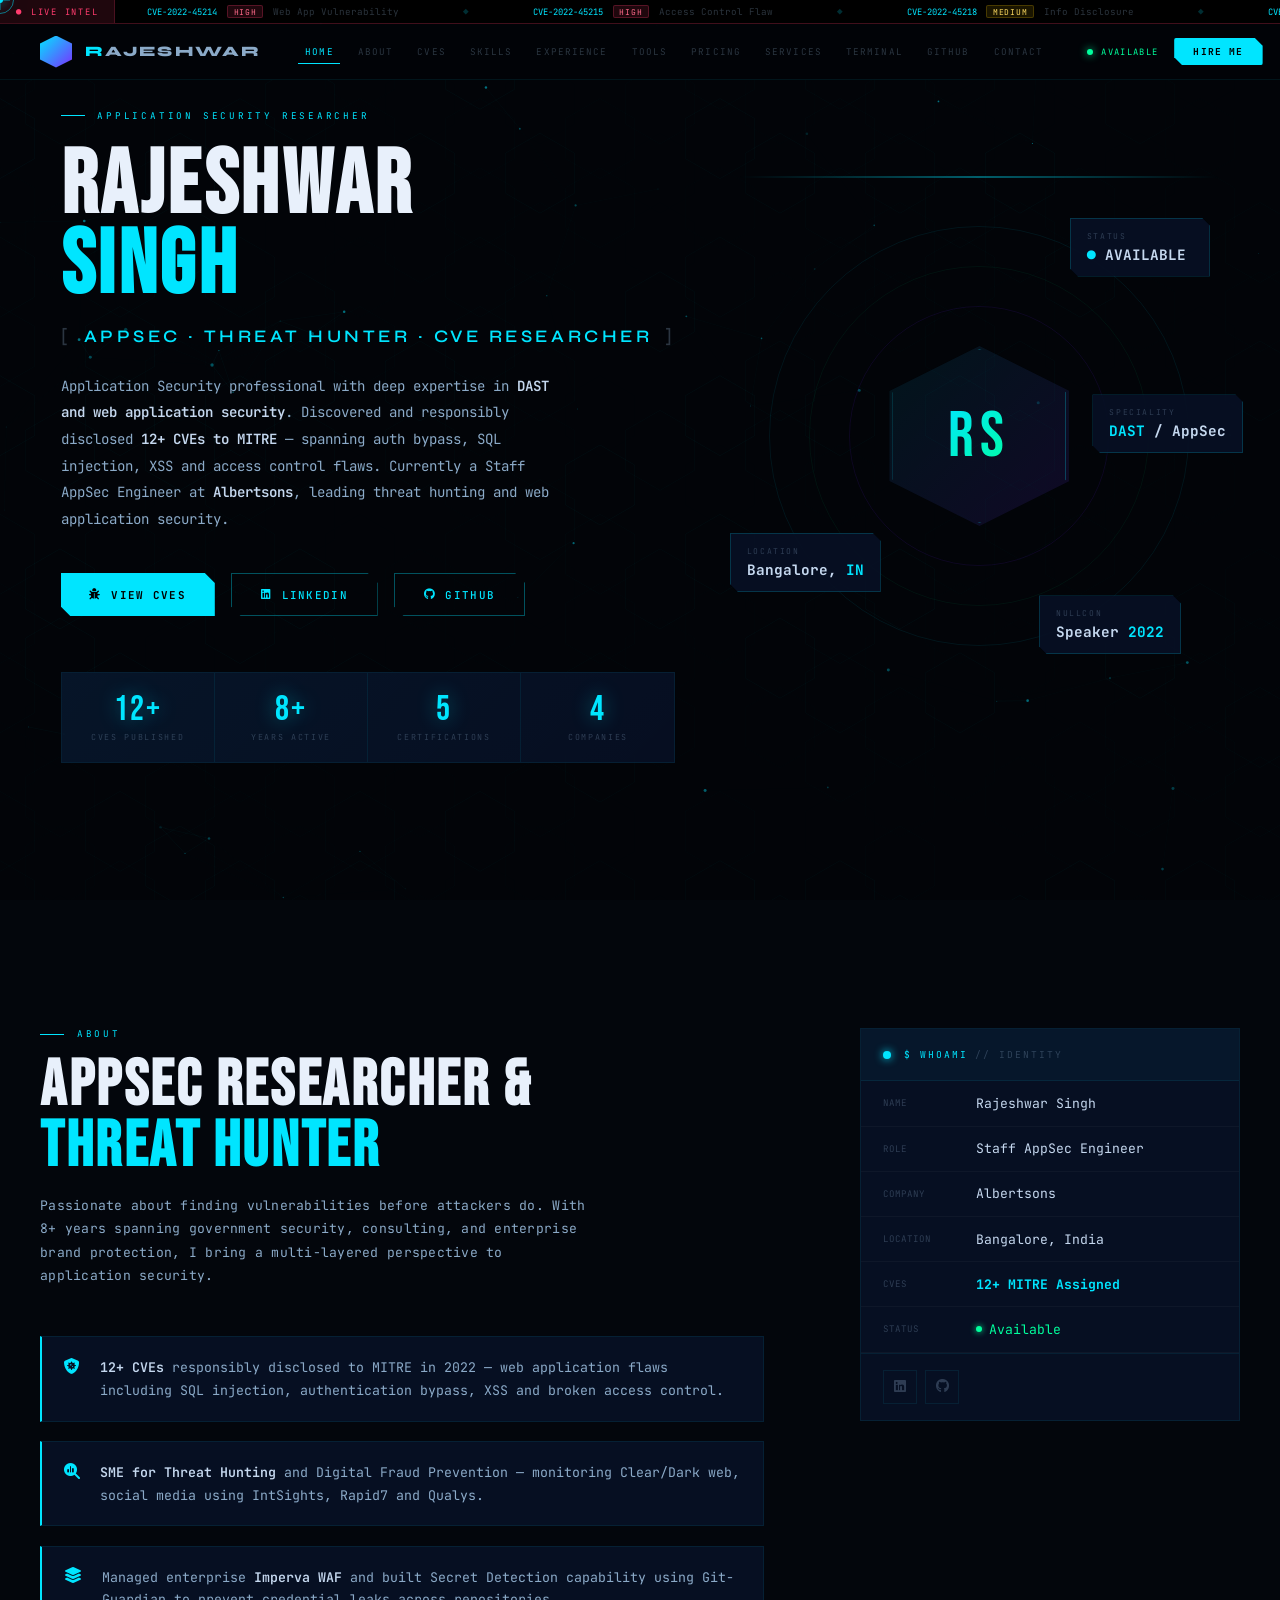
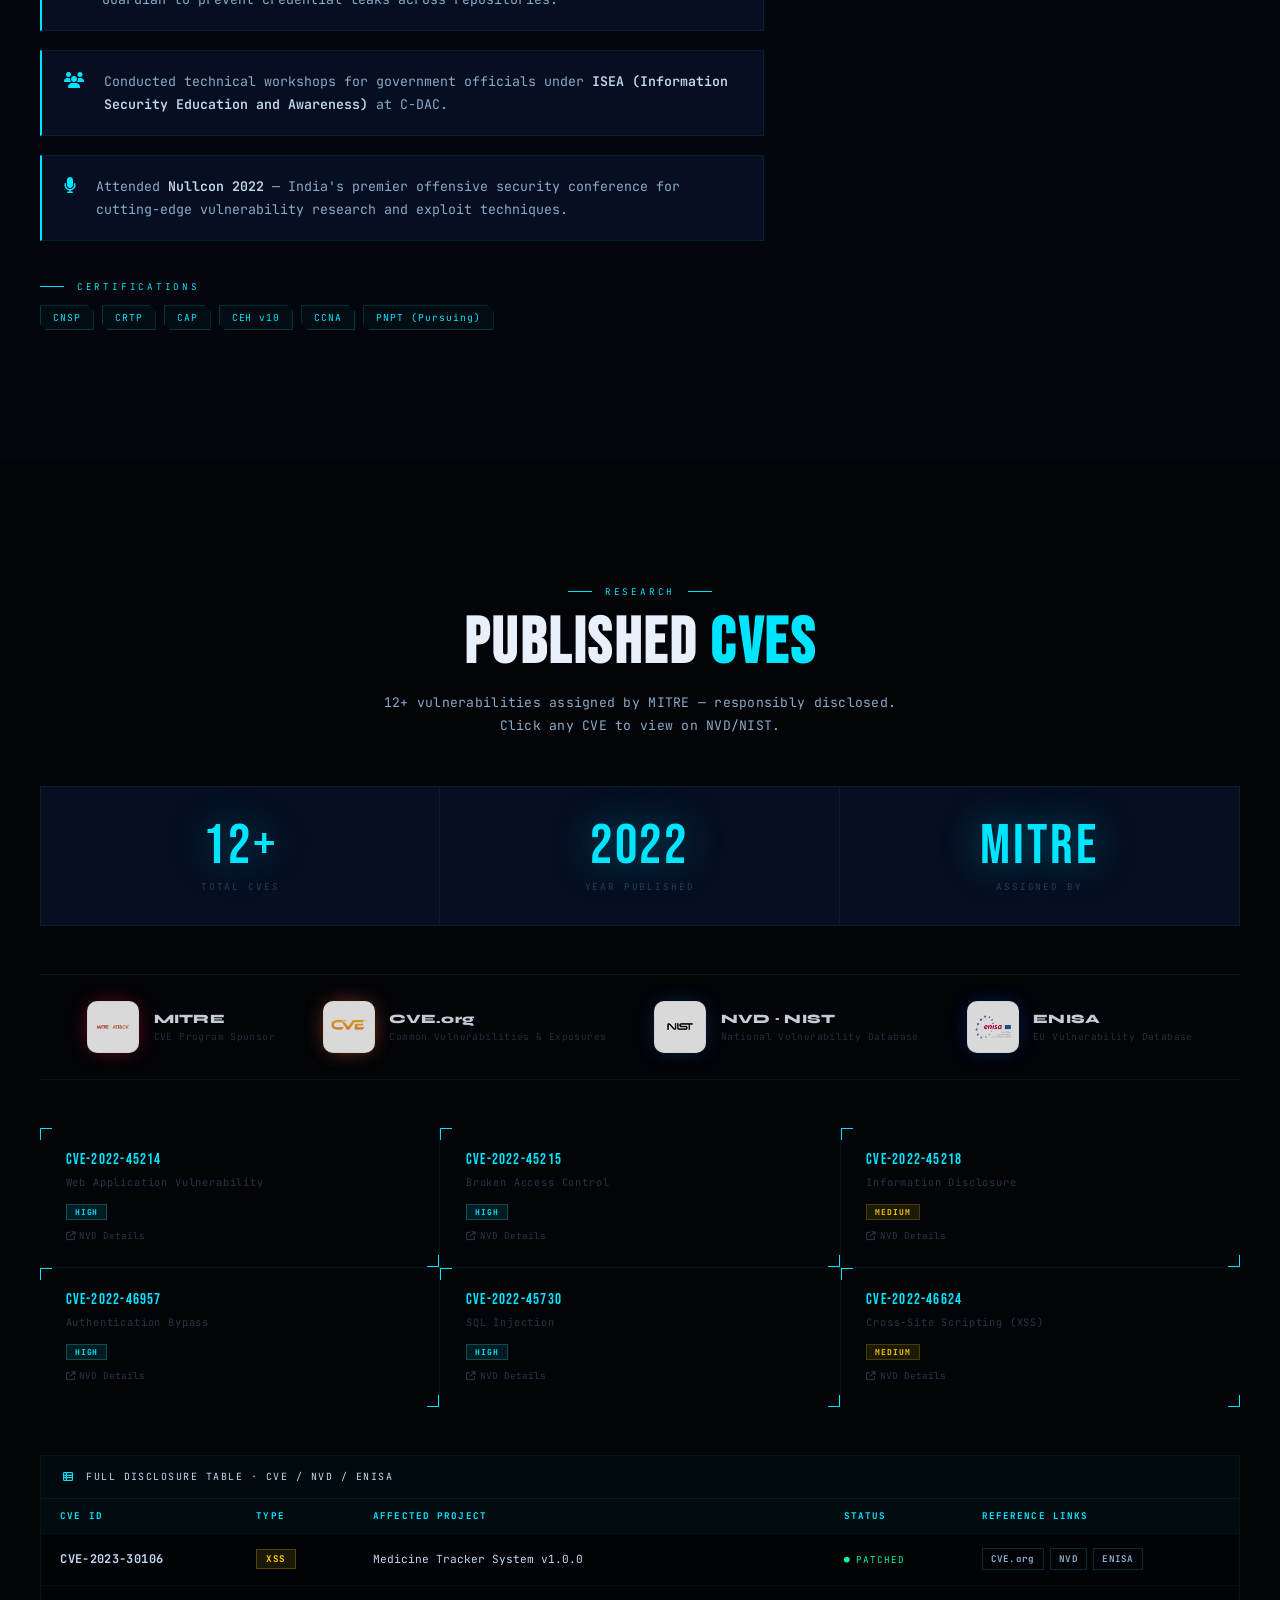
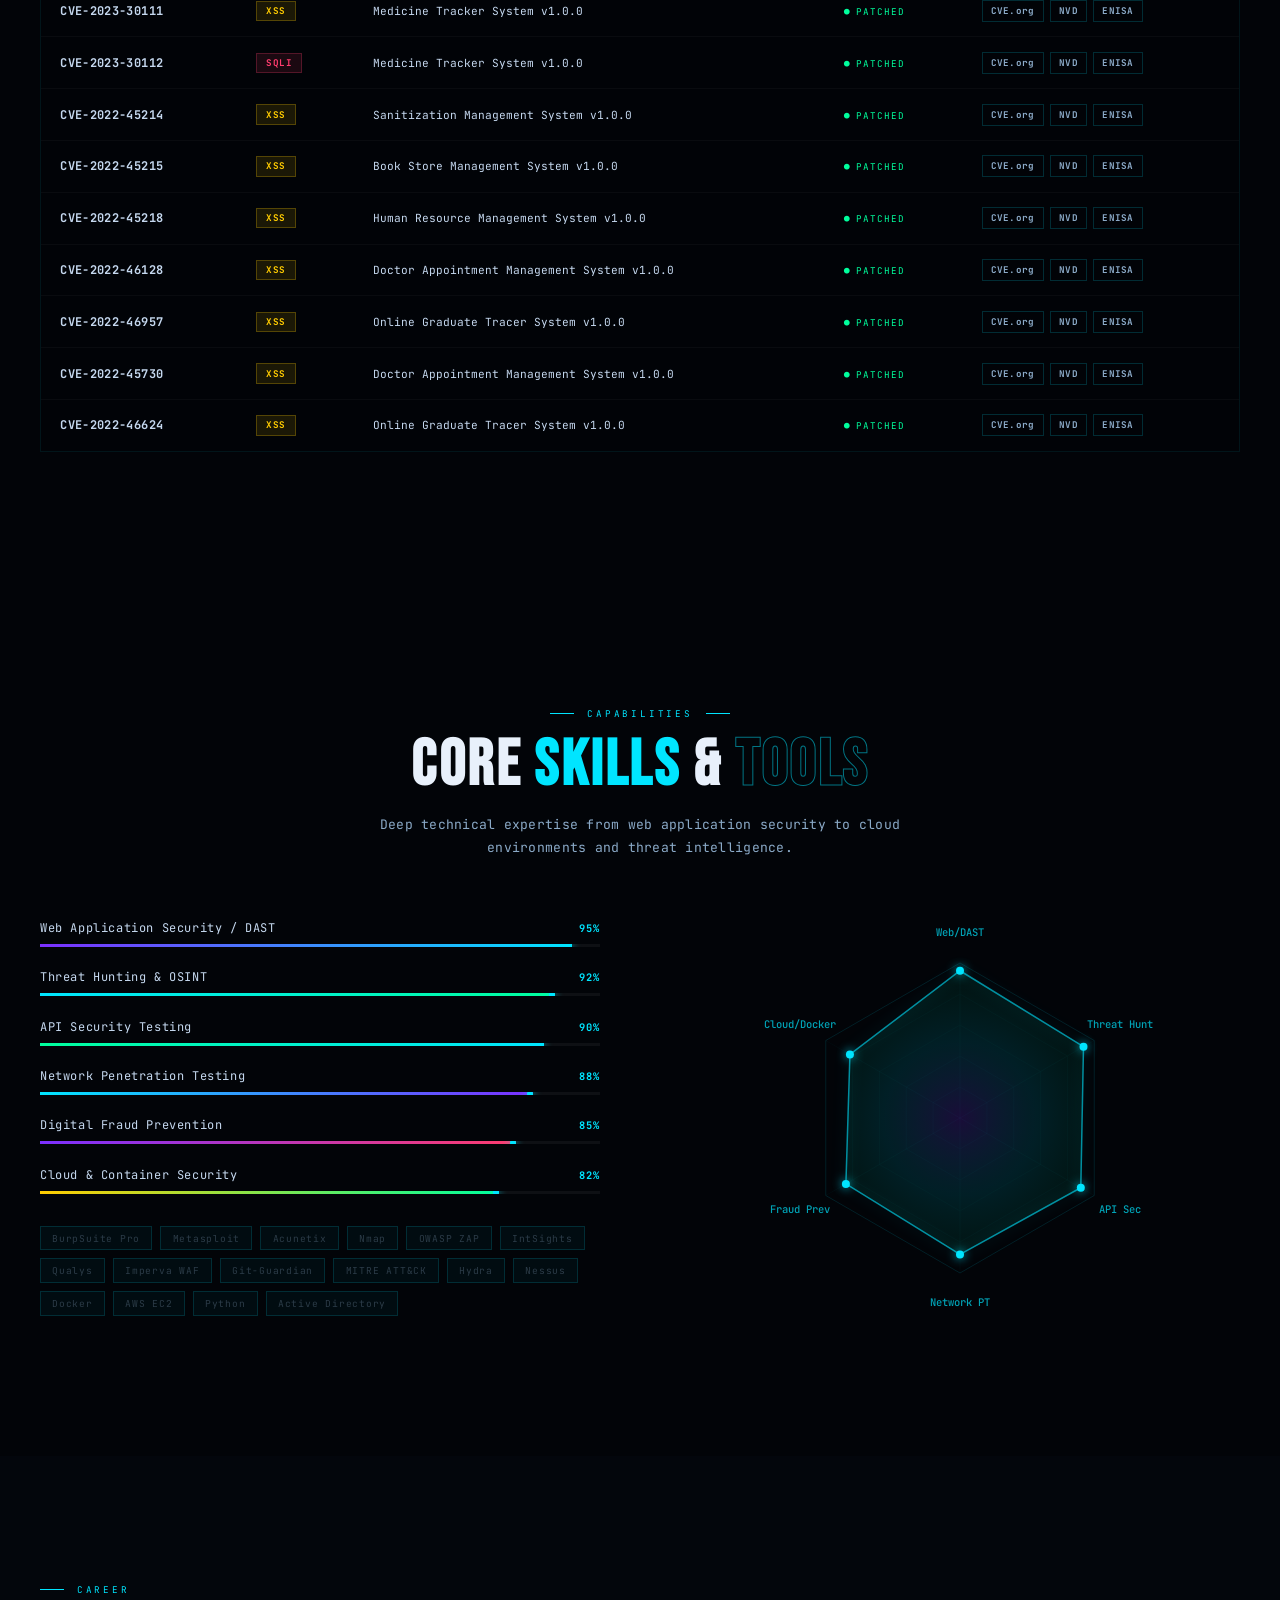
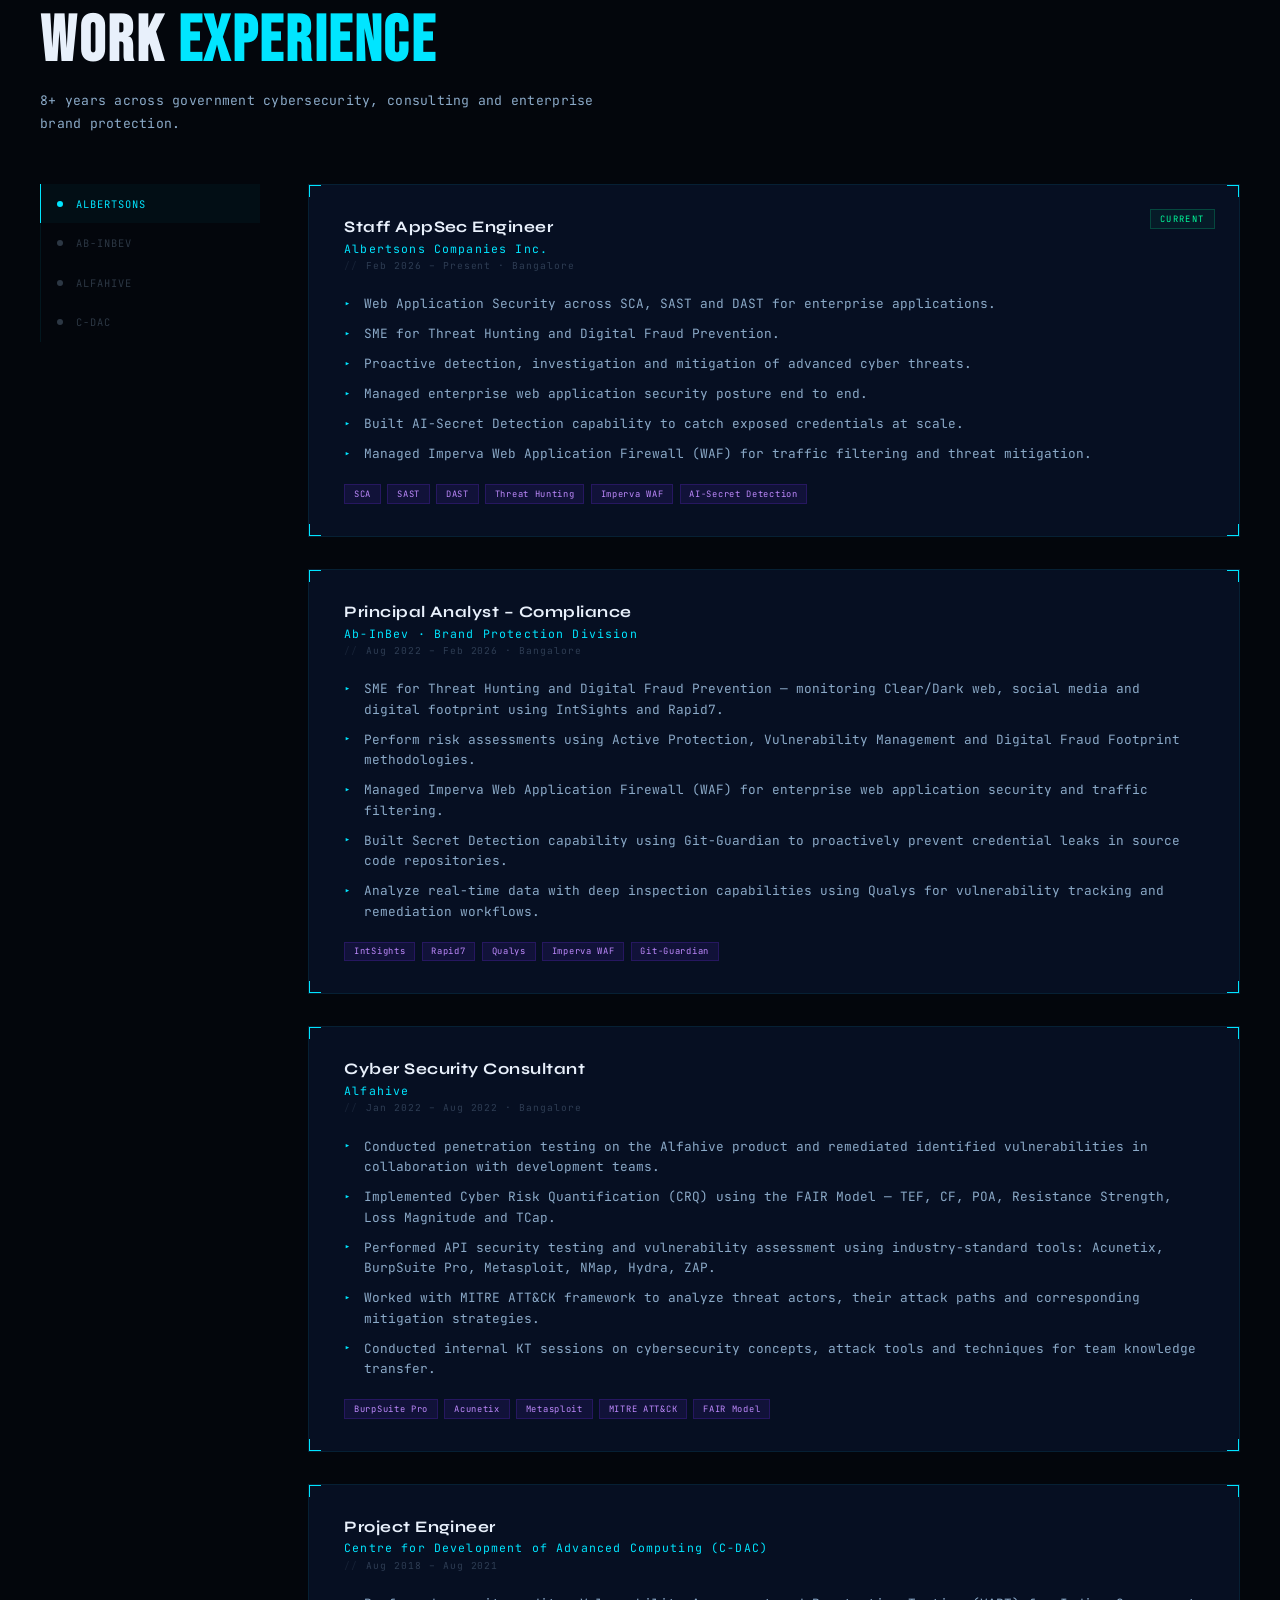
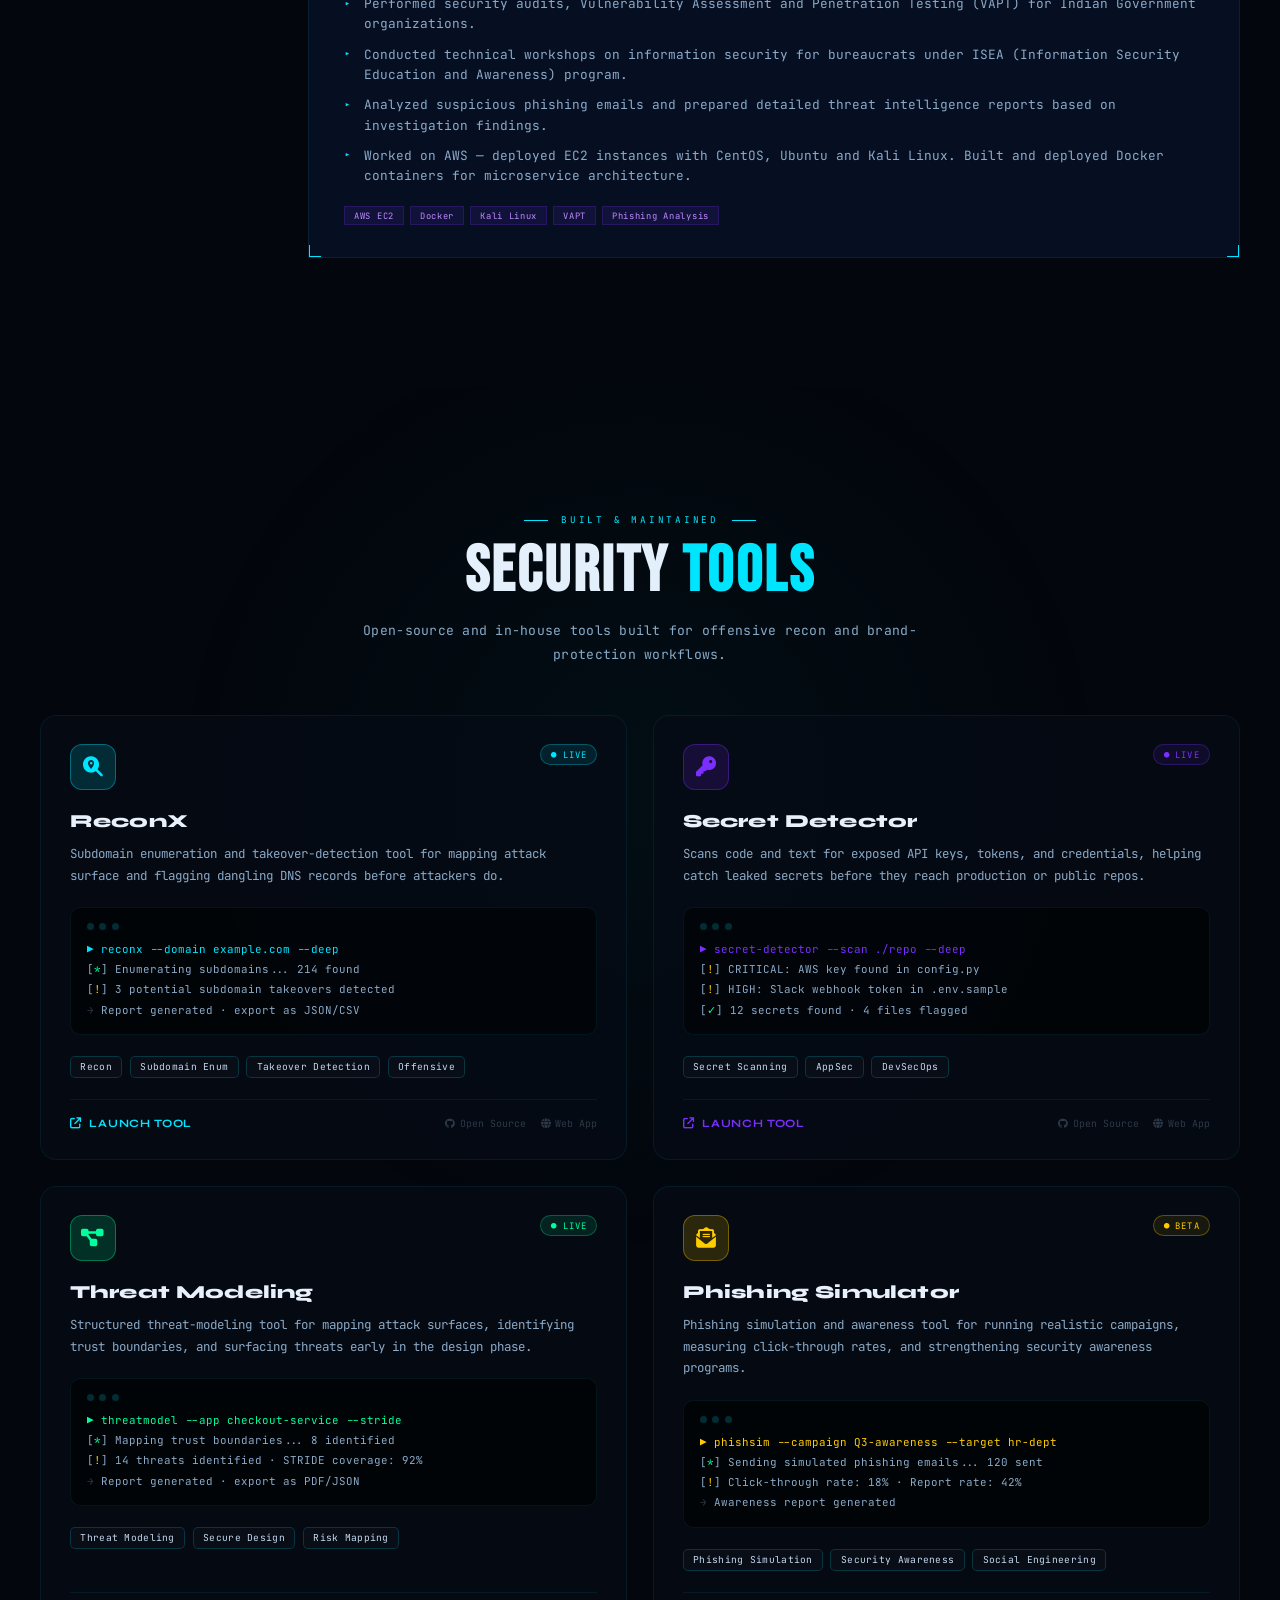
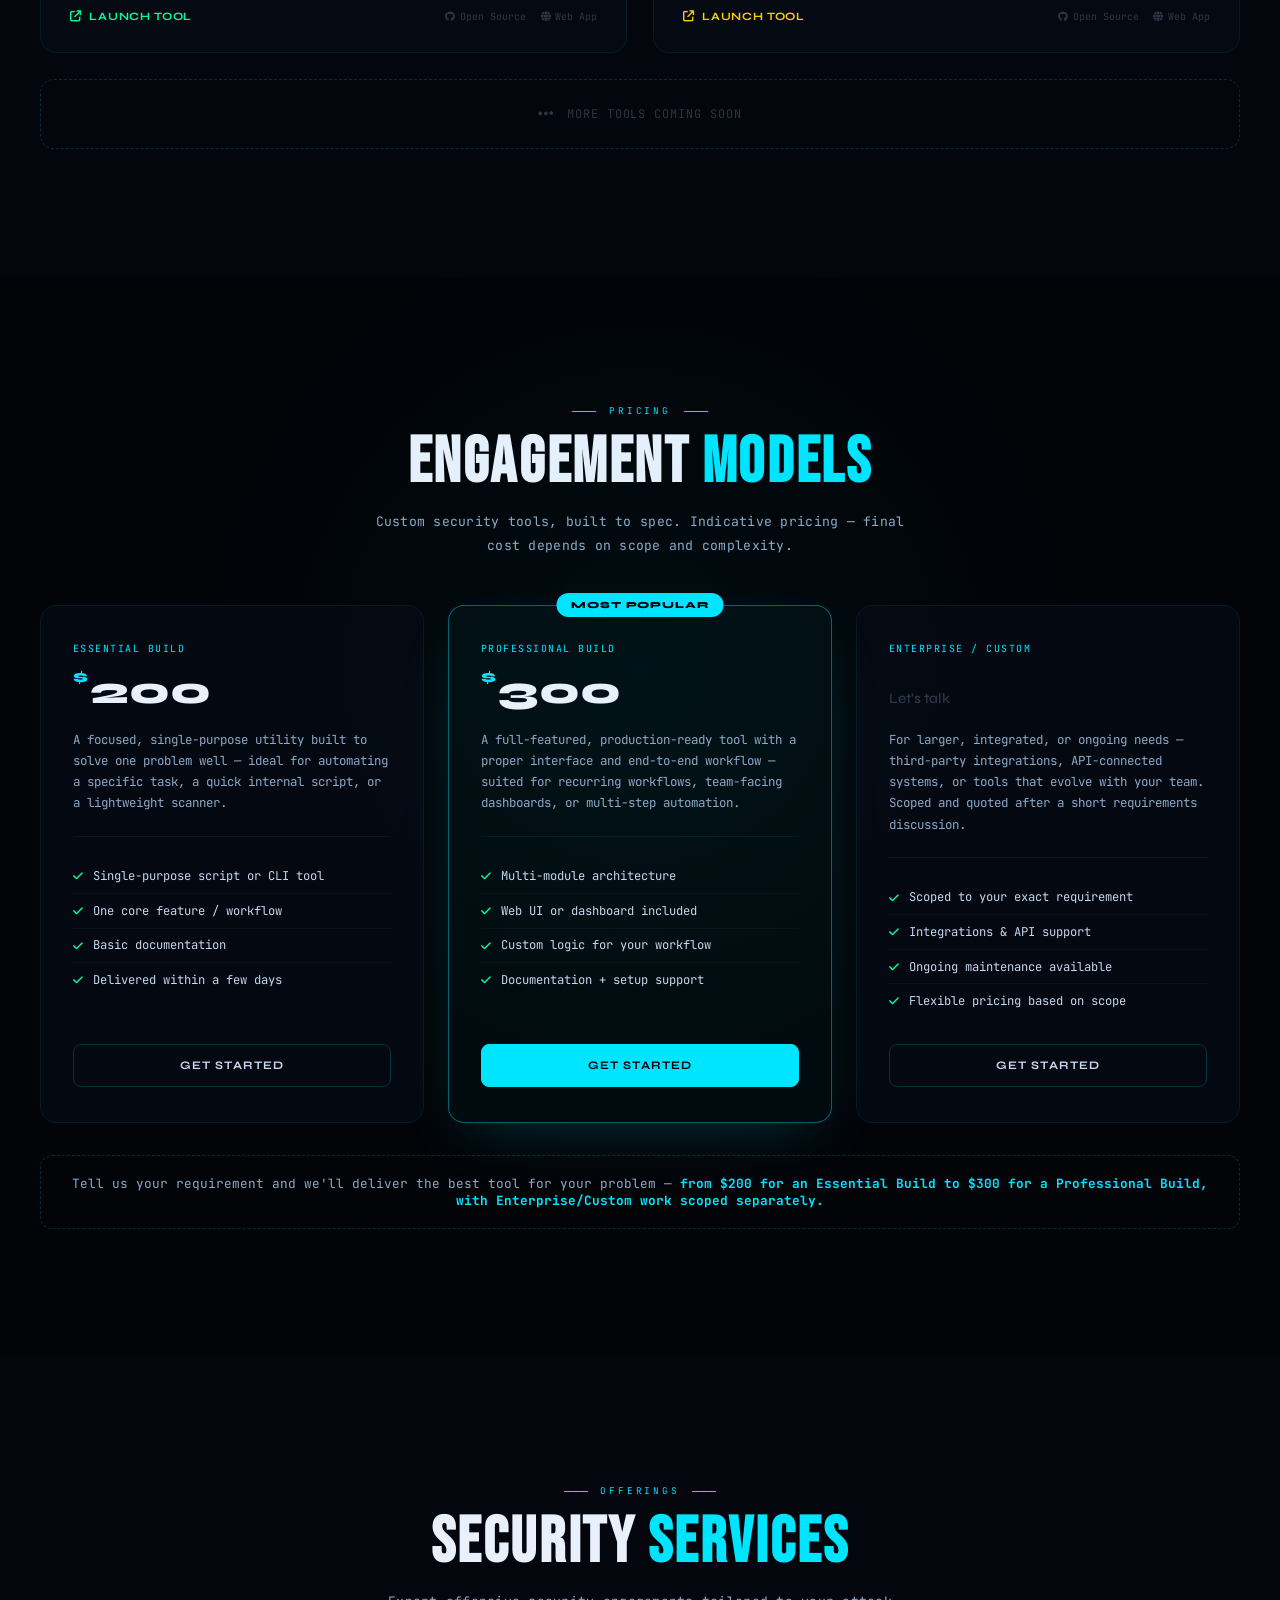
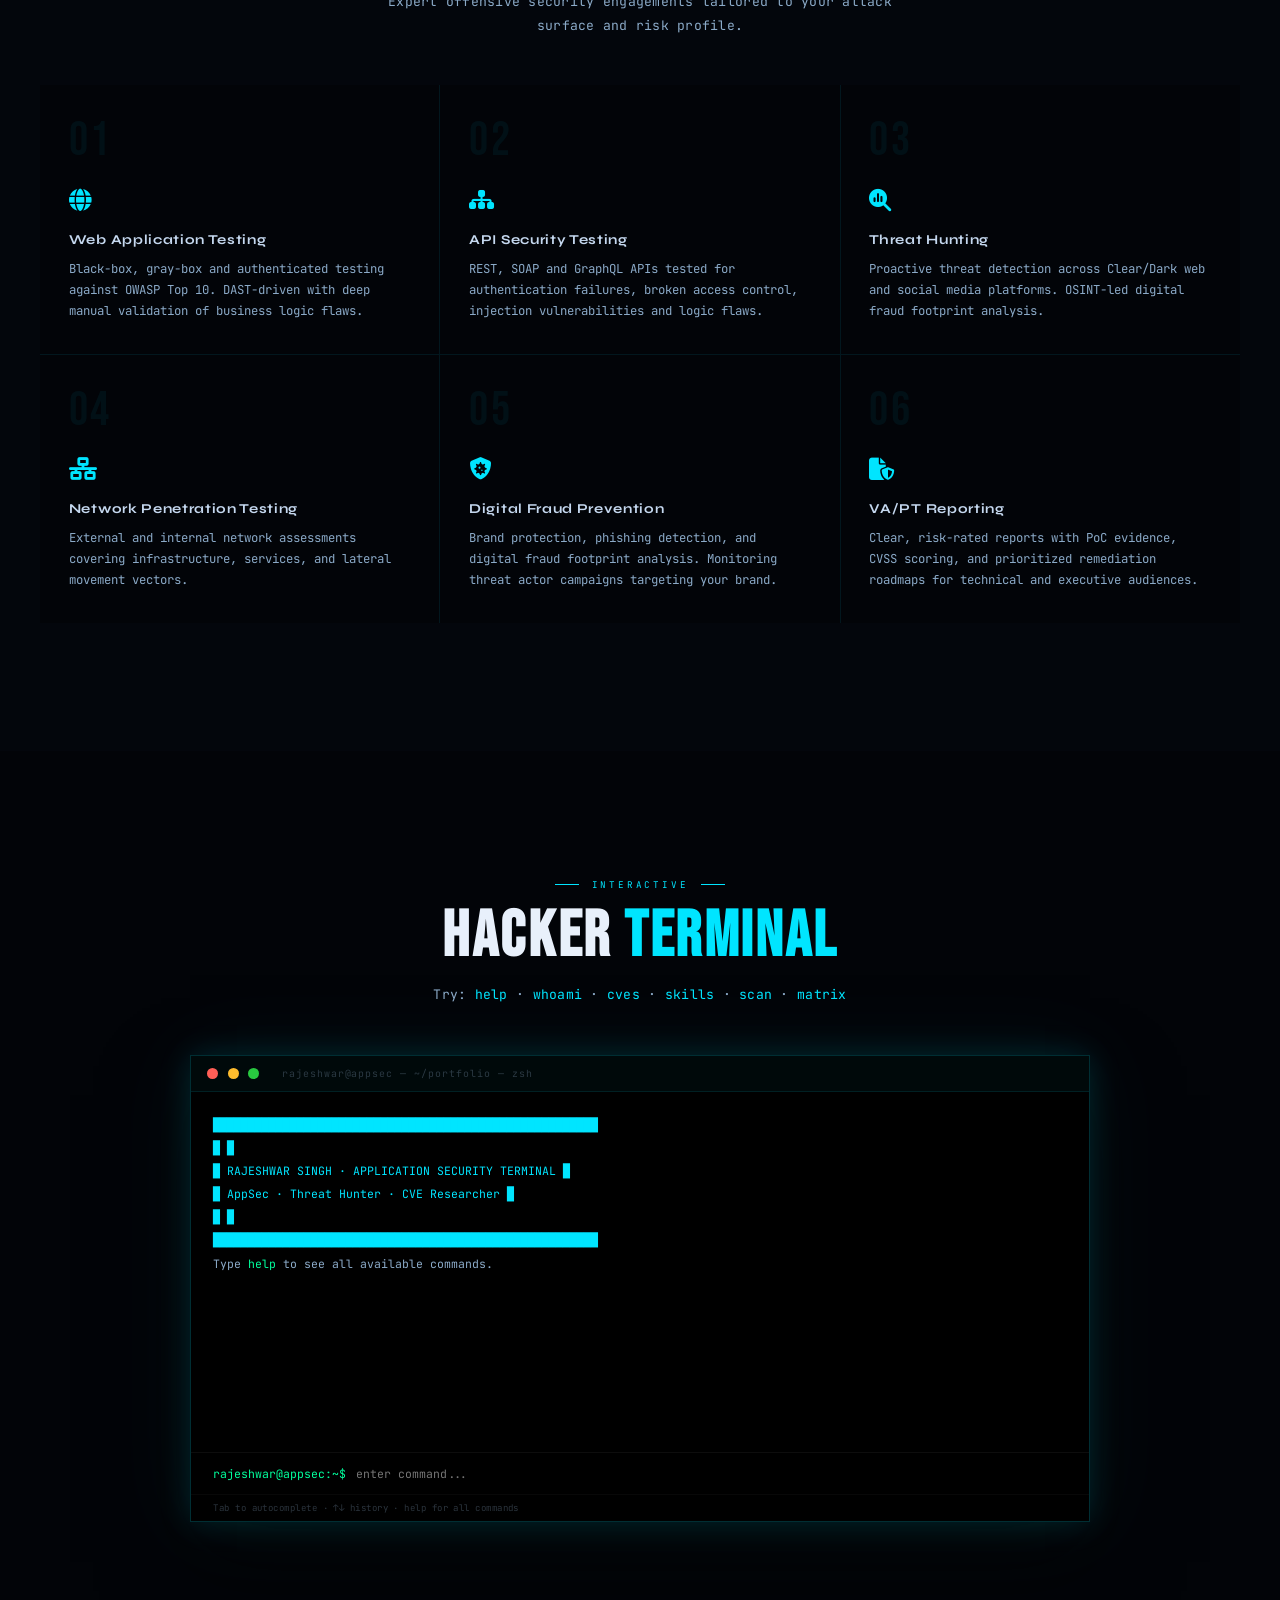
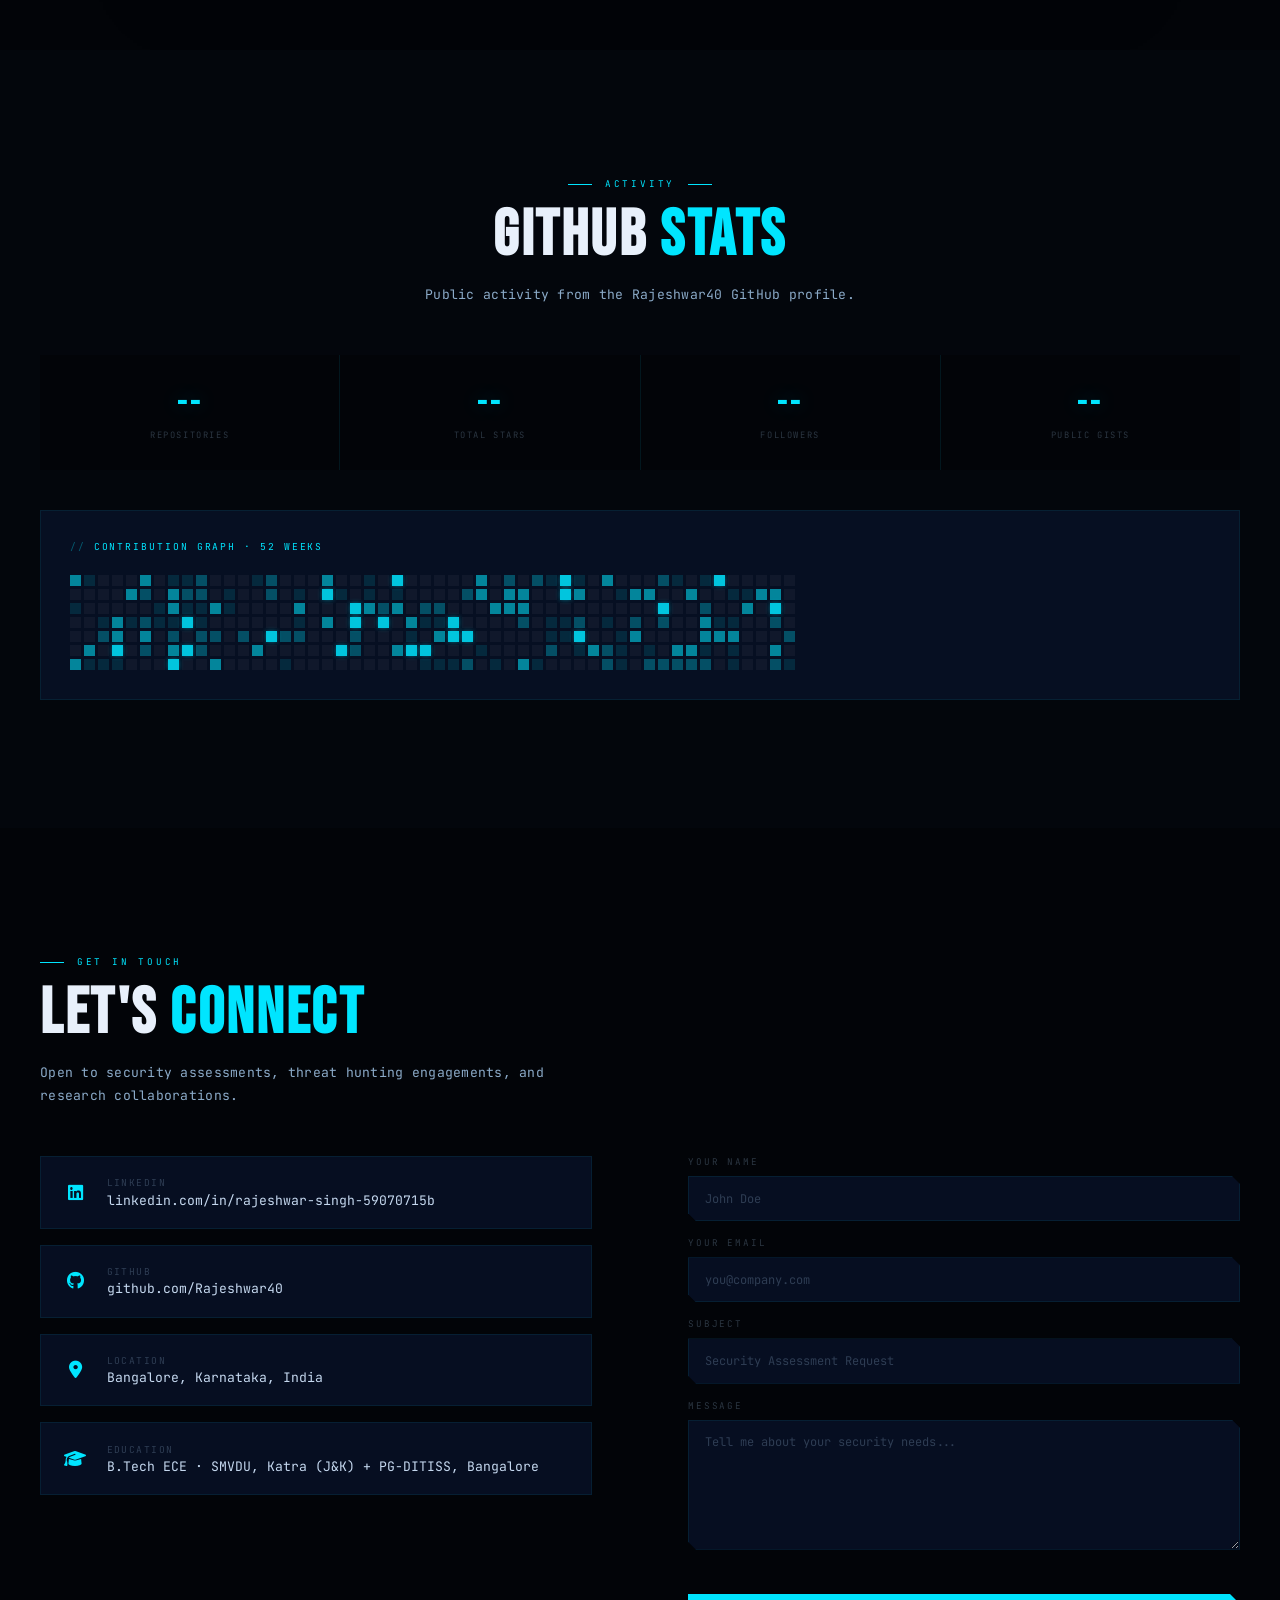
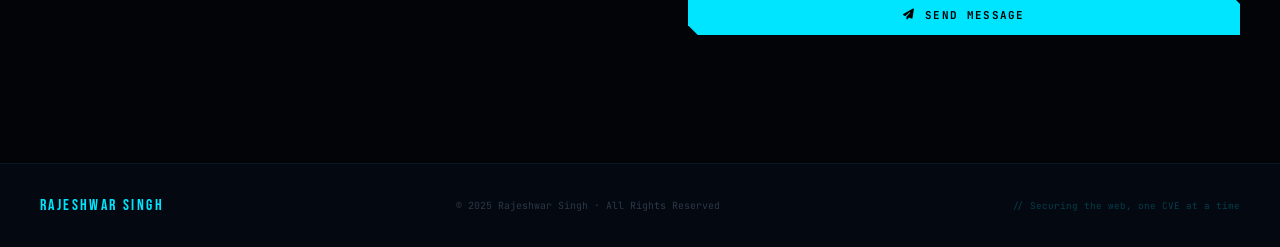
==== commit 40973fae: "Add files via upload" ====
--- a/index.html
+++ b/index.html
@@ -668,6 +668,28 @@
 }
 .cve-stat-l { font-size: 0.58rem; color: var(--dim); letter-spacing: 0.2em; text-transform: uppercase; margin-top: 0.4rem; }
 
+/* Publisher / registry badges */
+.cve-publishers {
+  display: flex; flex-wrap: wrap; justify-content: center; align-items: center;
+  gap: 2.2rem 3rem; margin: 0 0 3rem; padding: 1.6rem 1.5rem;
+  border-top: 1px solid var(--border); border-bottom: 1px solid var(--border);
+}
+.cve-pub {
+  display: flex; align-items: center; gap: 0.9rem; text-decoration: none;
+  opacity: 0.85; transition: opacity 0.3s, transform 0.3s;
+}
+.cve-pub:hover { opacity: 1; transform: translateY(-2px); }
+.cve-pub-mark {
+  width: 52px; height: 52px; border-radius: 10px; flex-shrink: 0;
+  display: flex; align-items: center; justify-content: center;
+  background: #fff; padding: 8px;
+  box-shadow: 0 0 22px -6px var(--pub-color), inset 0 0 0 1px rgba(0,0,0,0.04);
+}
+.cve-pub-mark img { max-width: 100%; max-height: 100%; object-fit: contain; display: block; }
+.cve-pub-text { display: flex; flex-direction: column; }
+.cve-pub-name { font-family: var(--font-display); font-size: 0.8rem; font-weight: 800; color: var(--txt3); letter-spacing: 0.02em; }
+.cve-pub-sub { font-size: 0.6rem; color: var(--dim); letter-spacing: 0.04em; margin-top: 0.15rem; }
+
 .cve-grid { display: grid; grid-template-columns: repeat(3,1fr); gap: 1px; background: var(--border); margin-bottom: 3rem; }
 .cve-item {
   background: var(--bg); padding: 1.4rem 1.6rem;
@@ -1280,6 +1302,37 @@
       <div class="cve-stat"><div class="cve-stat-n" id="cs0">0</div><div class="cve-stat-l">Total CVEs</div></div>
       <div class="cve-stat"><div class="cve-stat-n">2022</div><div class="cve-stat-l">Year Published</div></div>
       <div class="cve-stat"><div class="cve-stat-n">MITRE</div><div class="cve-stat-l">Assigned By</div></div>
+    </div>
+
+    <div class="cve-publishers reveal">
+      <a class="cve-pub" href="https://www.mitre.org/" target="_blank" rel="noopener">
+        <div class="cve-pub-mark" style="--pub-color:#c8102e"><img src="assets/logos/mitre.png" alt="MITRE"></div>
+        <div class="cve-pub-text">
+          <div class="cve-pub-name">MITRE</div>
+          <div class="cve-pub-sub">CVE Program Sponsor</div>
+        </div>
+      </a>
+      <a class="cve-pub" href="https://www.cve.org/" target="_blank" rel="noopener">
+        <div class="cve-pub-mark" style="--pub-color:#e05a2b"><img src="assets/logos/cve.jpeg" alt="CVE"></div>
+        <div class="cve-pub-text">
+          <div class="cve-pub-name">CVE.org</div>
+          <div class="cve-pub-sub">Common Vulnerabilities &amp; Exposures</div>
+        </div>
+      </a>
+      <a class="cve-pub" href="https://nvd.nist.gov/" target="_blank" rel="noopener">
+        <div class="cve-pub-mark" style="--pub-color:#1a4480"><img src="assets/logos/nist.png" alt="NIST"></div>
+        <div class="cve-pub-text">
+          <div class="cve-pub-name">NVD · NIST</div>
+          <div class="cve-pub-sub">National Vulnerability Database</div>
+        </div>
+      </a>
+      <a class="cve-pub" href="https://euvd.enisa.europa.eu/" target="_blank" rel="noopener">
+        <div class="cve-pub-mark" style="--pub-color:#003399"><img src="assets/logos/enisa.png" alt="ENISA"></div>
+        <div class="cve-pub-text">
+          <div class="cve-pub-name">ENISA</div>
+          <div class="cve-pub-sub">EU Vulnerability Database</div>
+        </div>
+      </a>
     </div>
 
     <div class="cve-grid reveal">
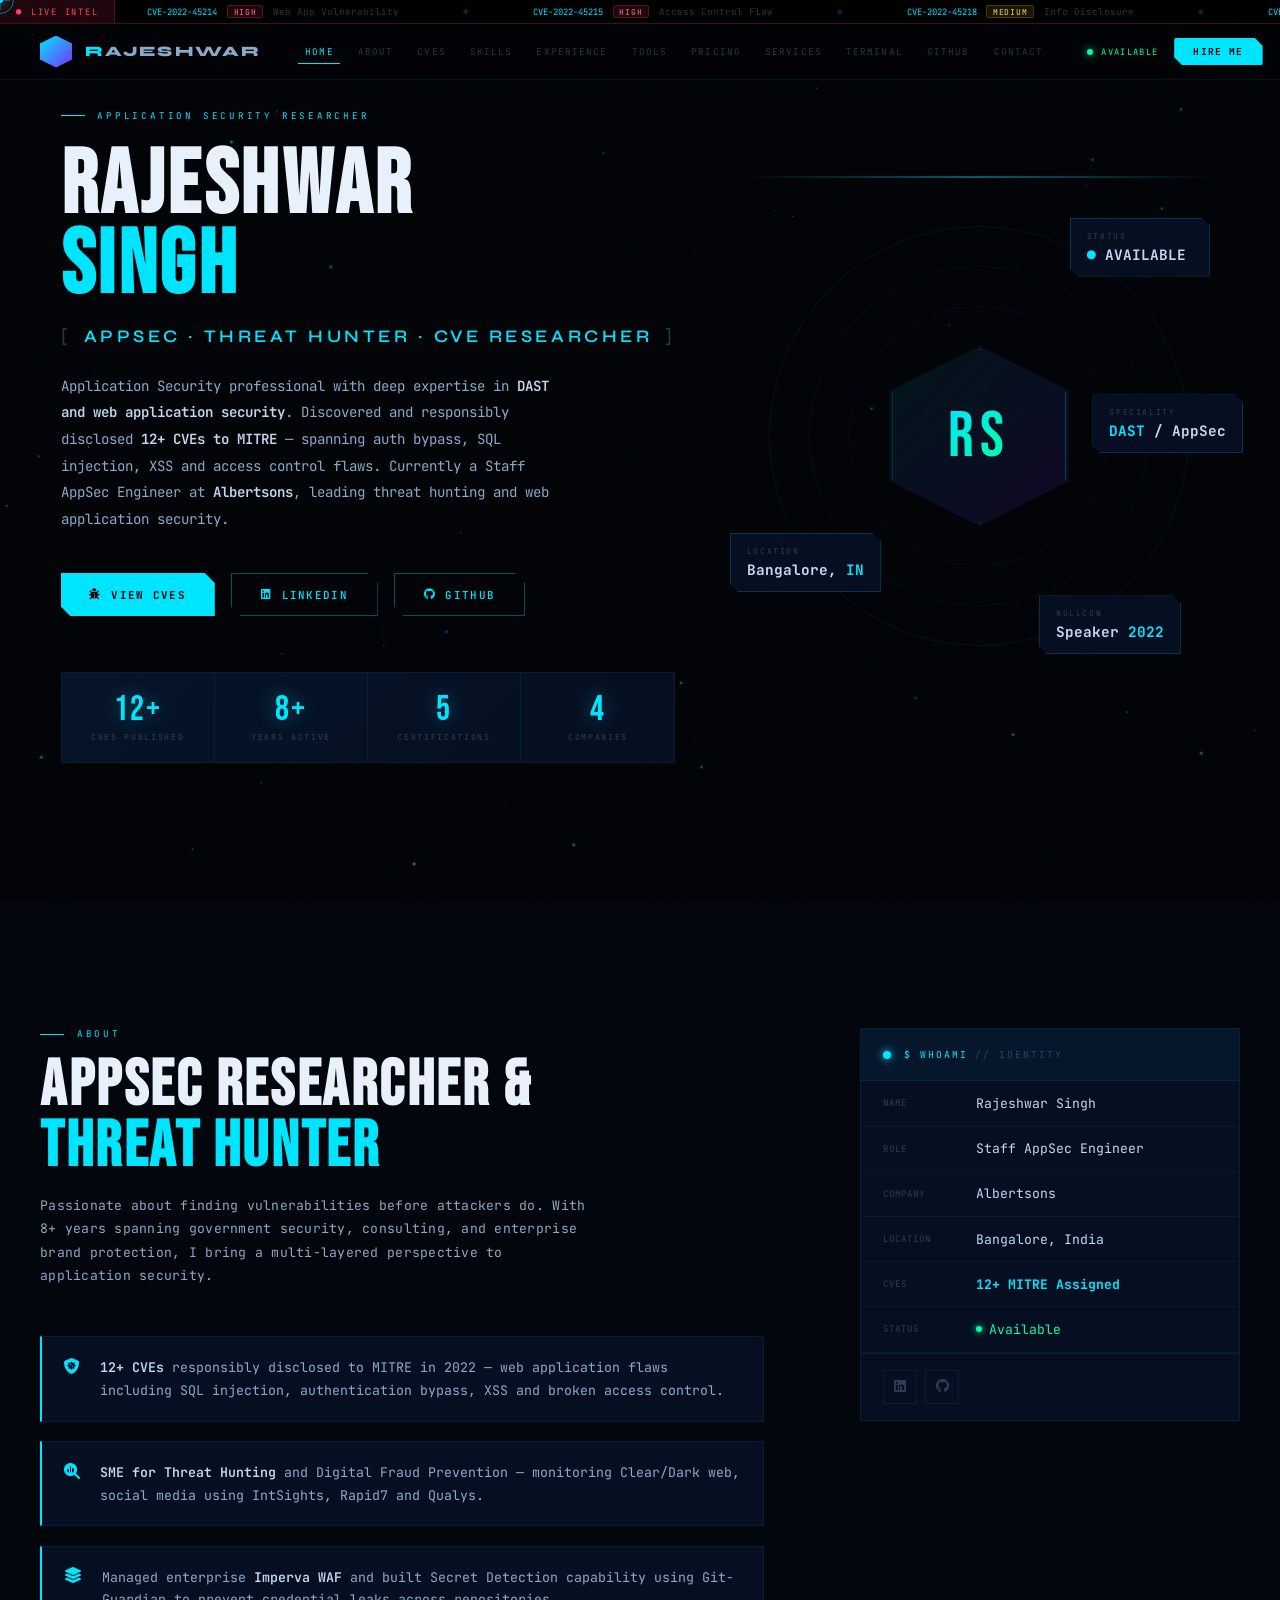
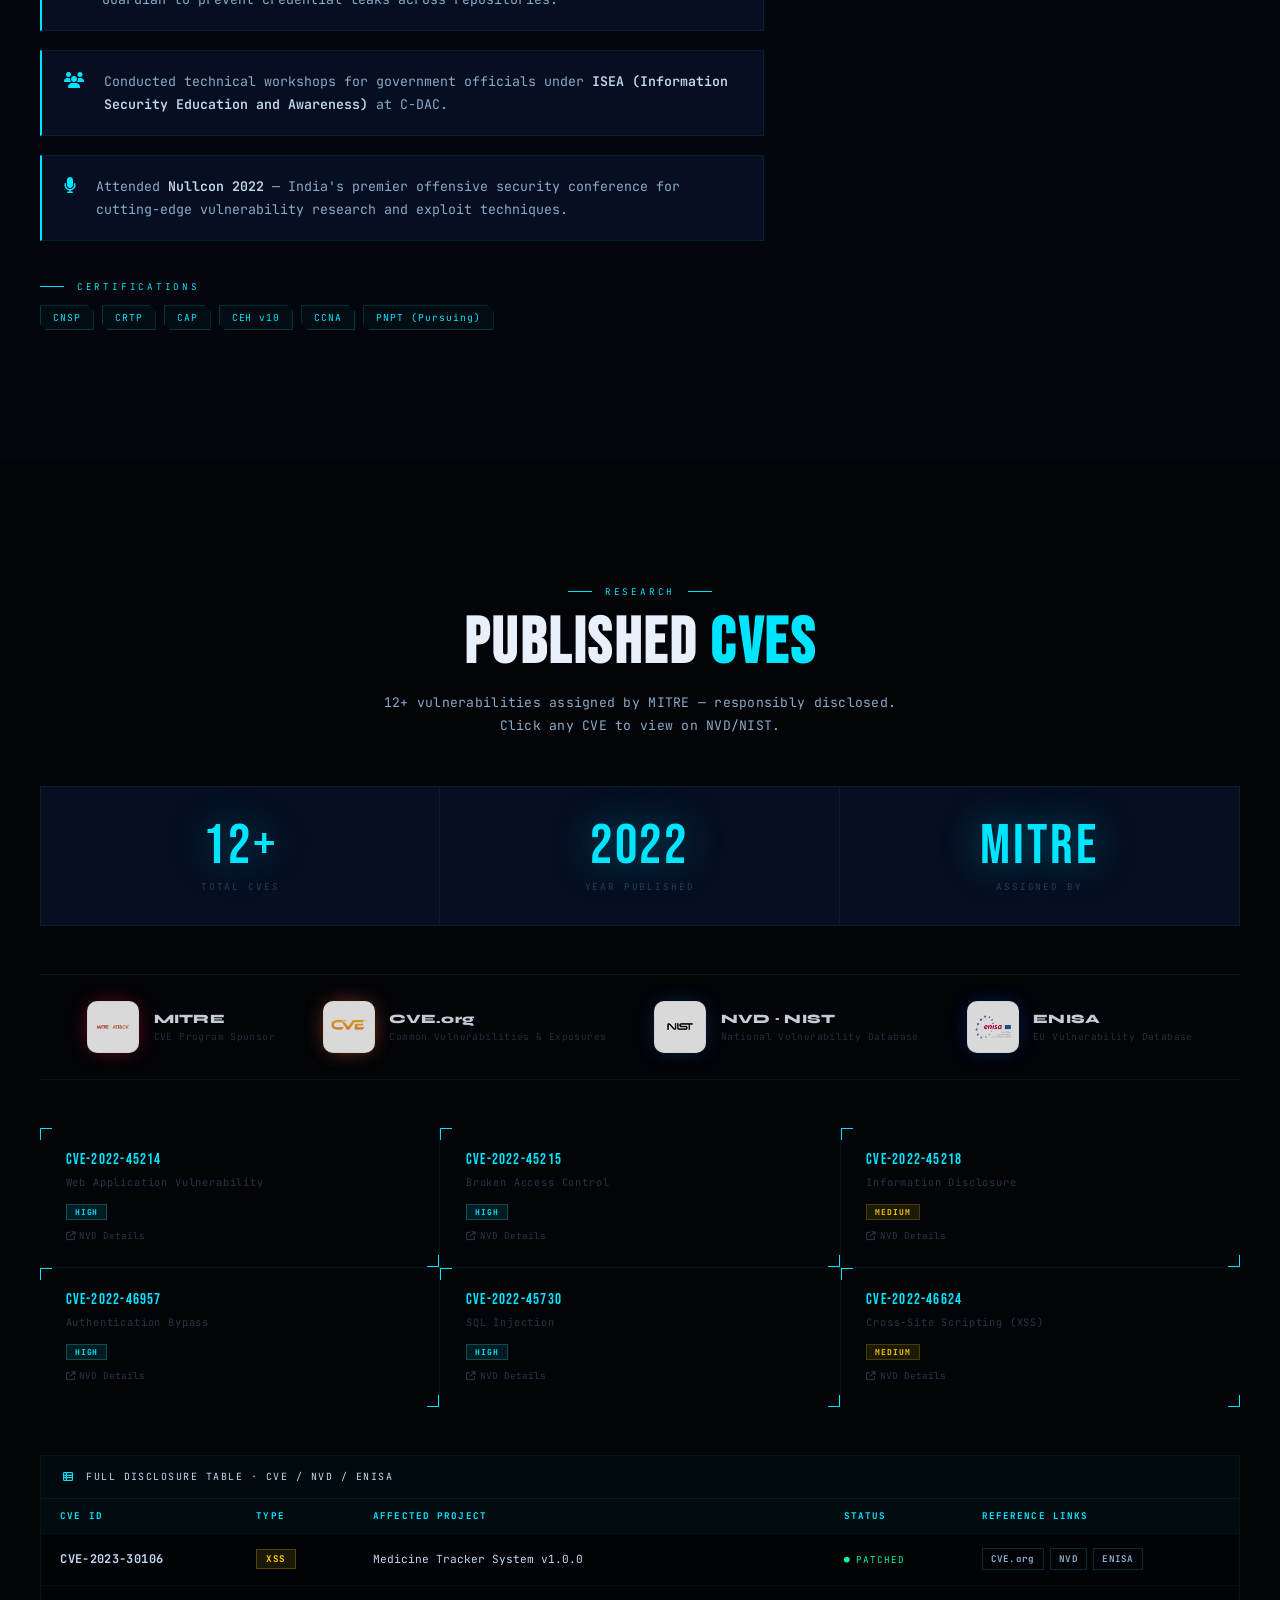
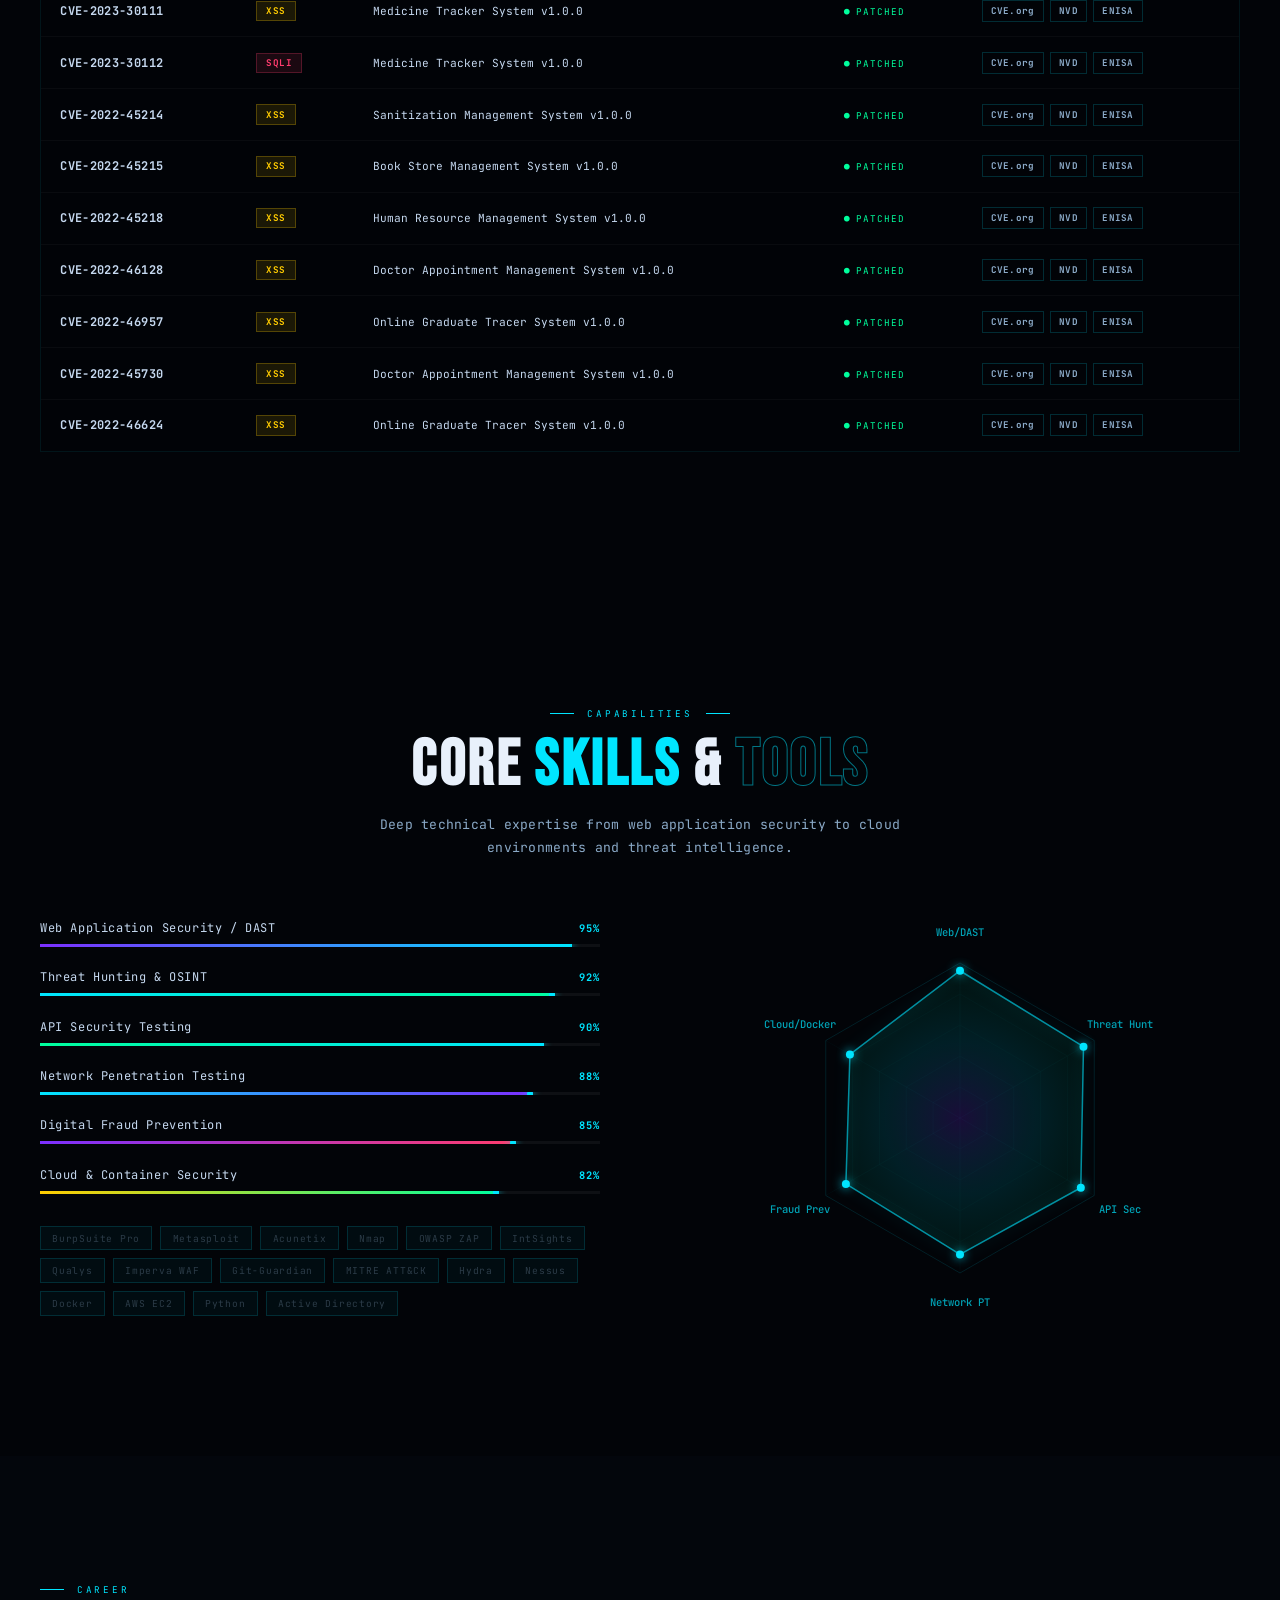
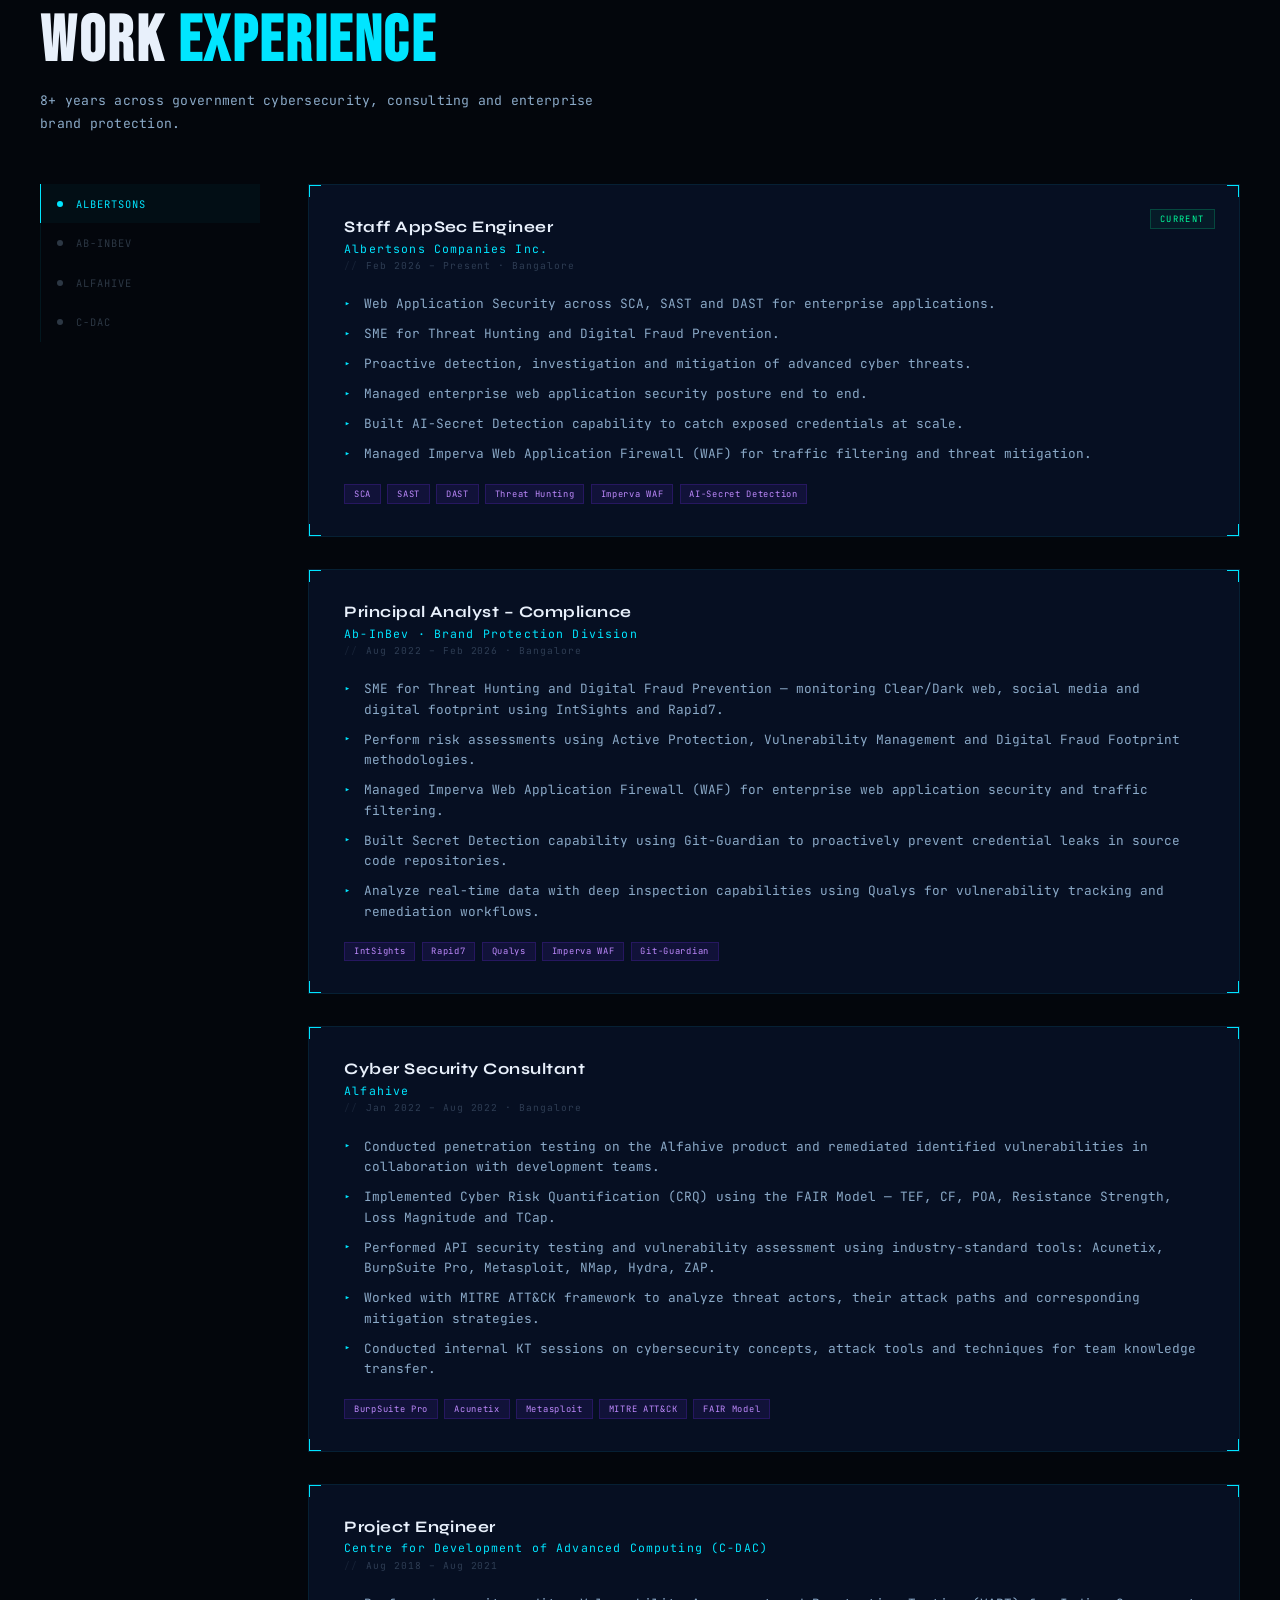
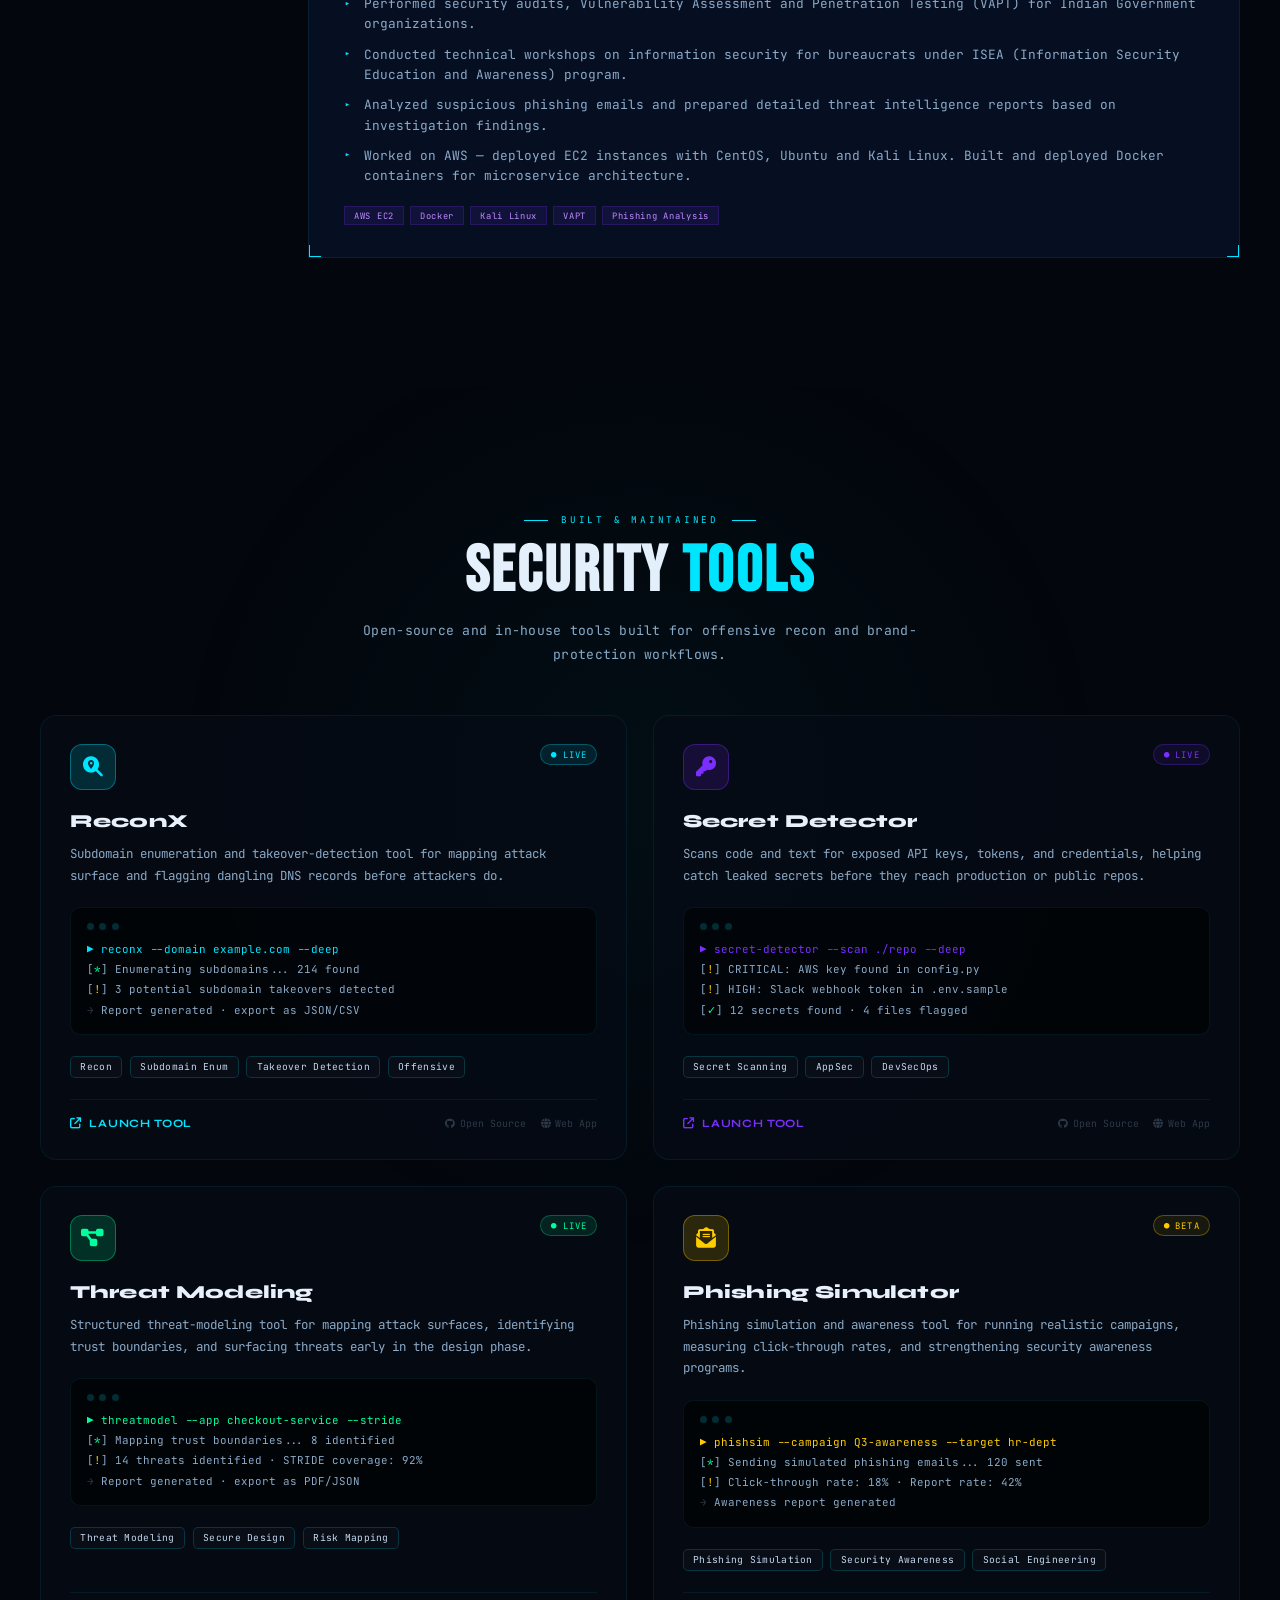
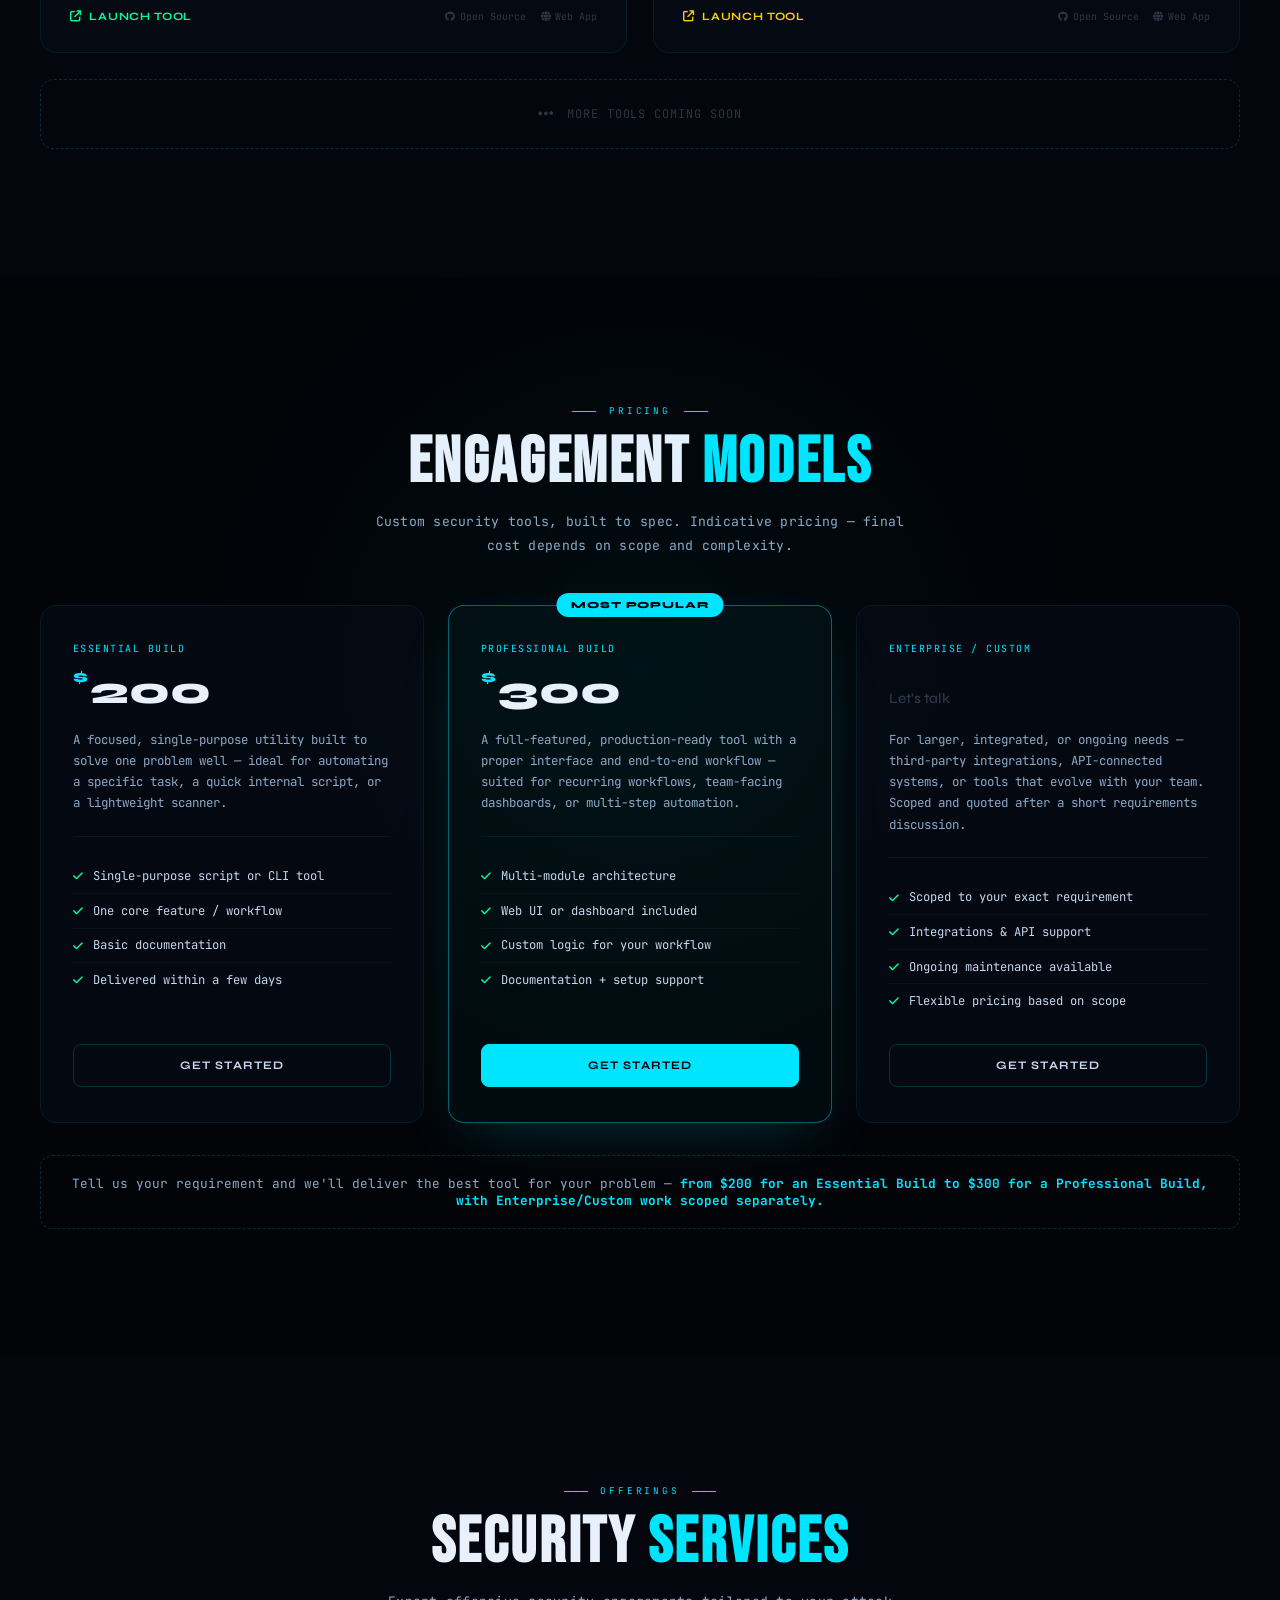
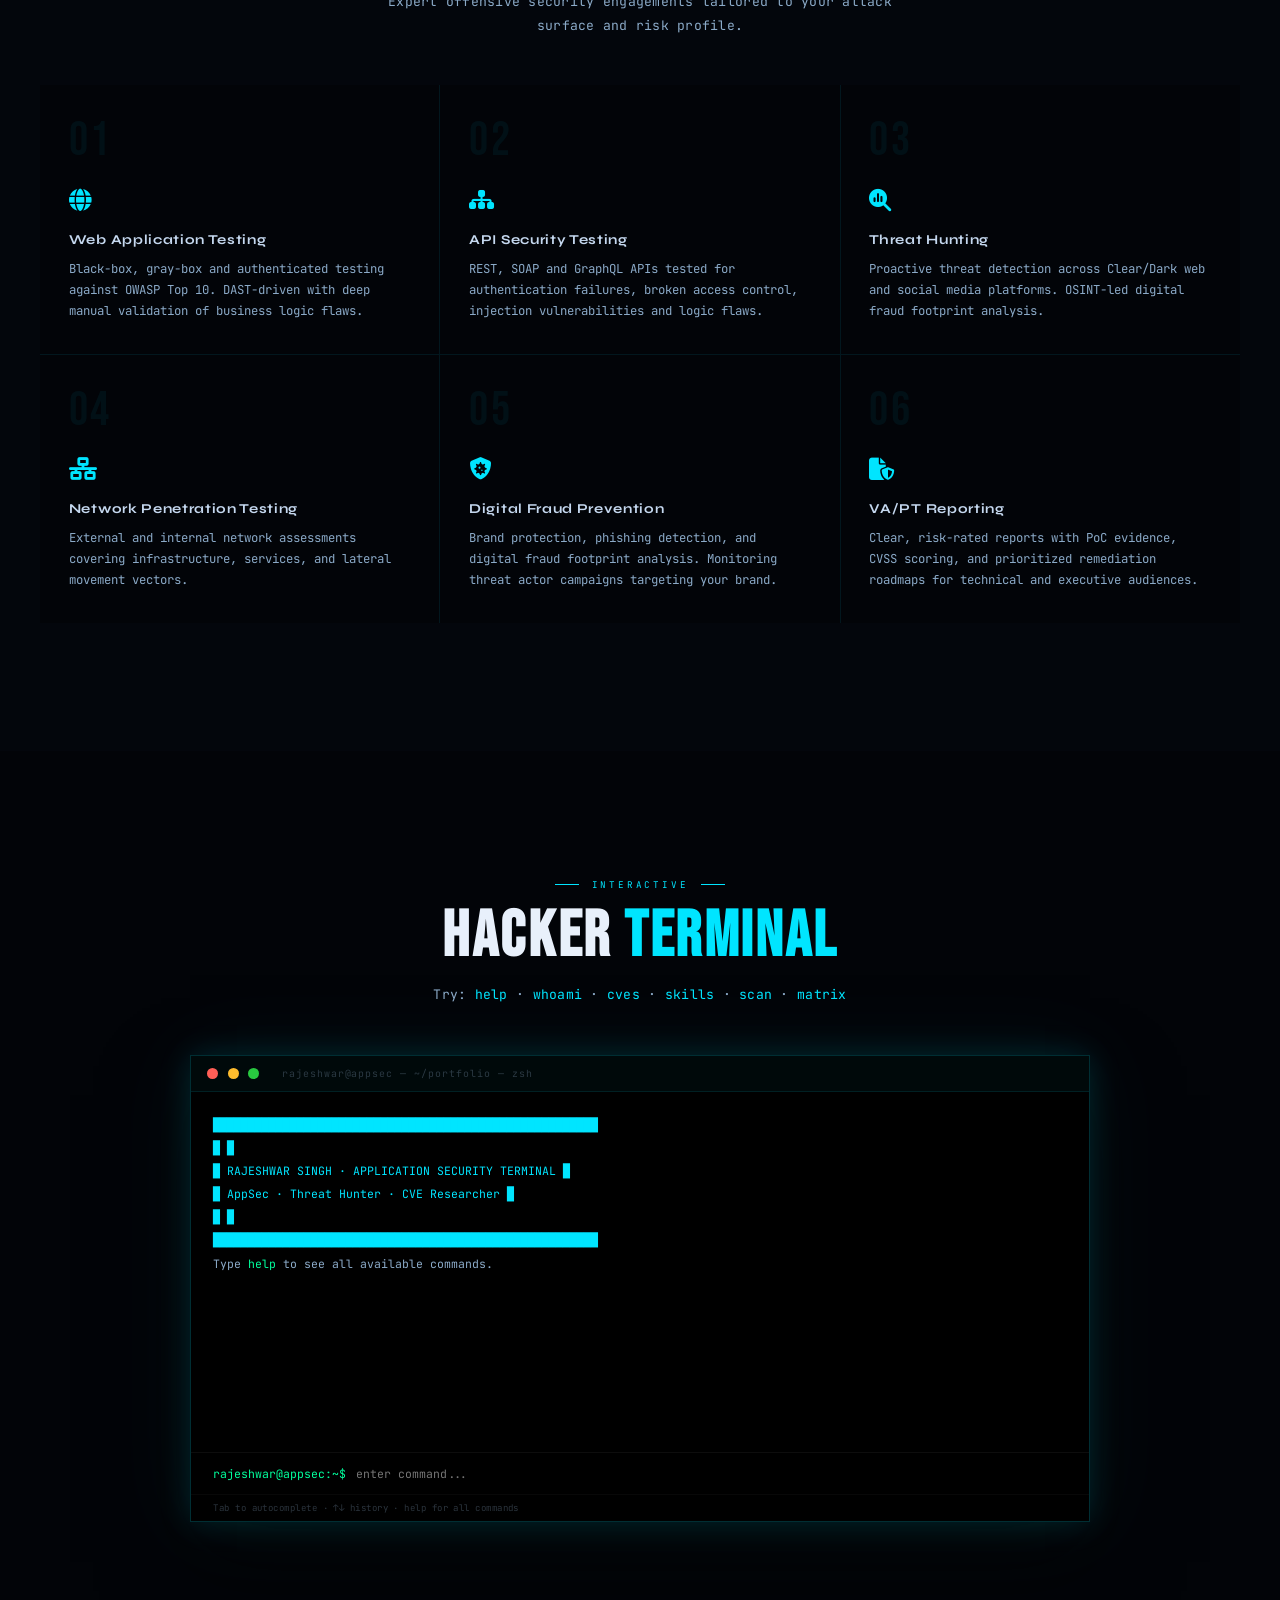
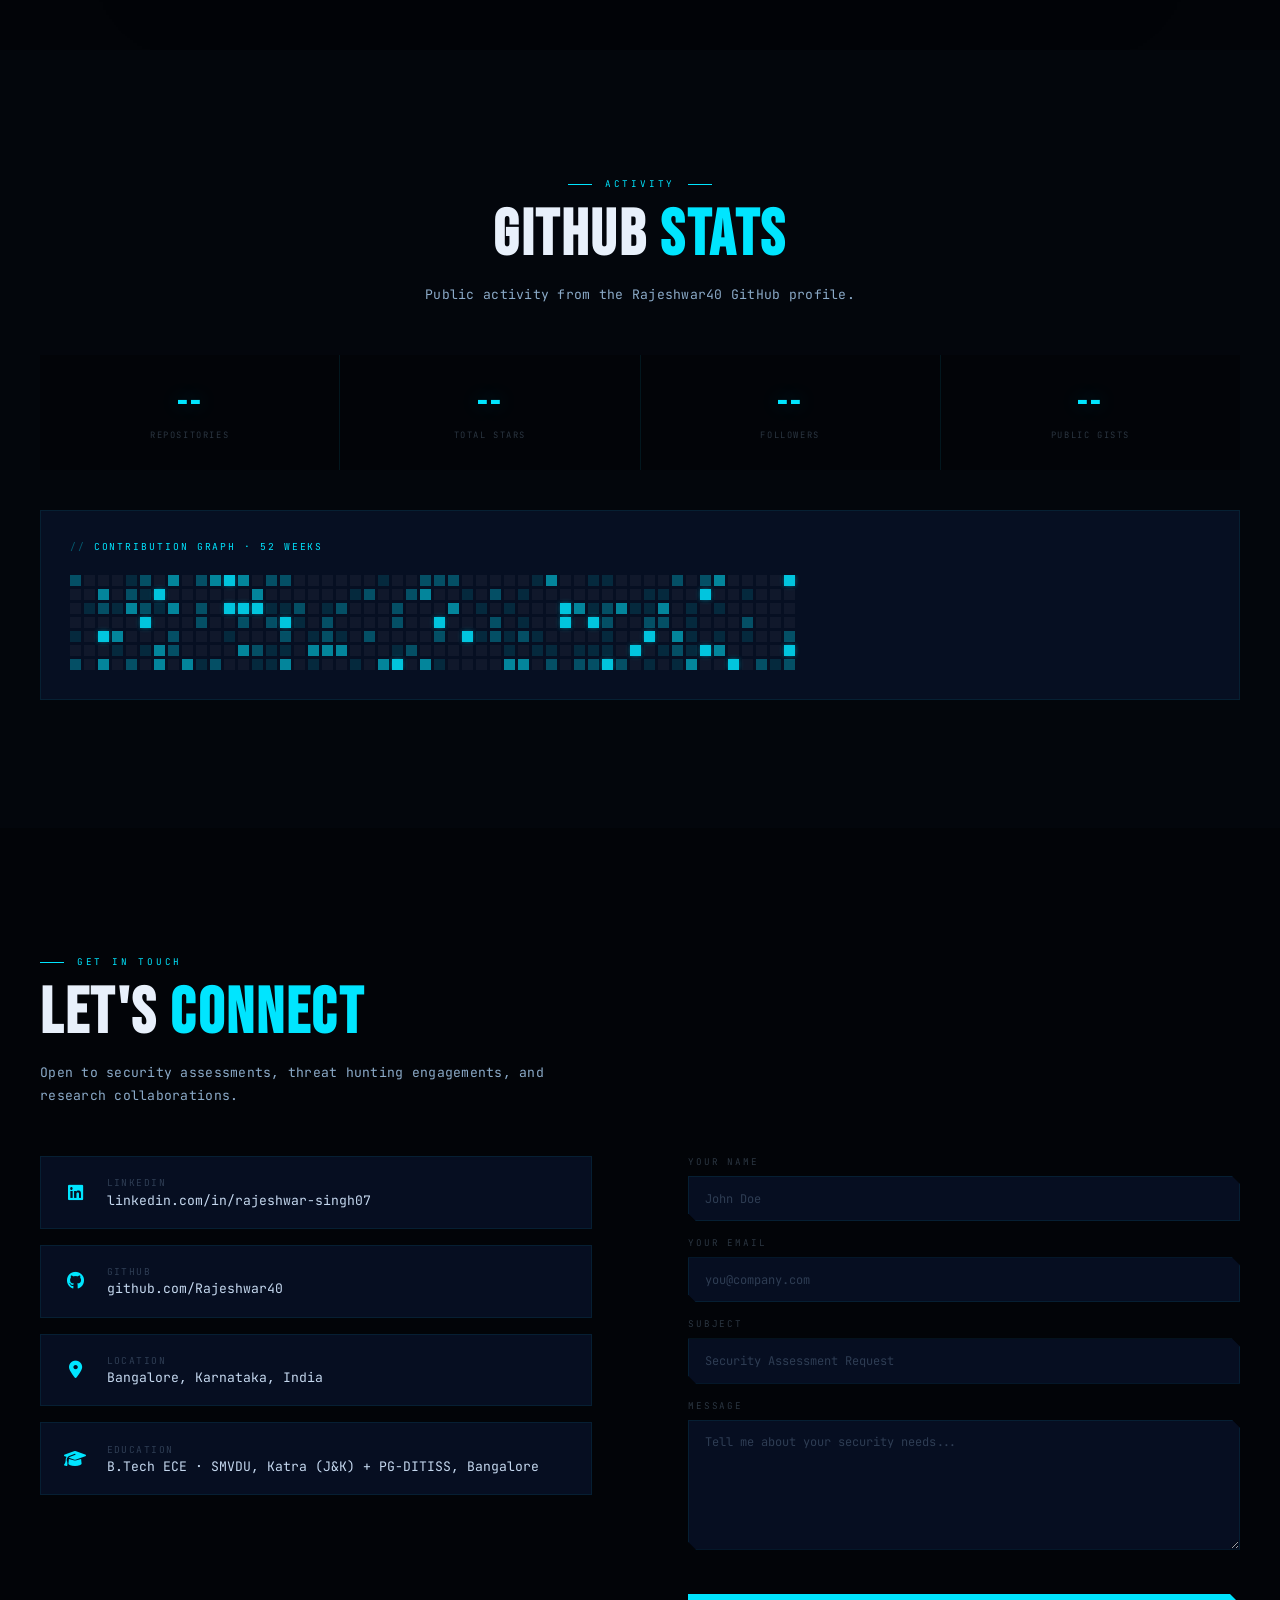
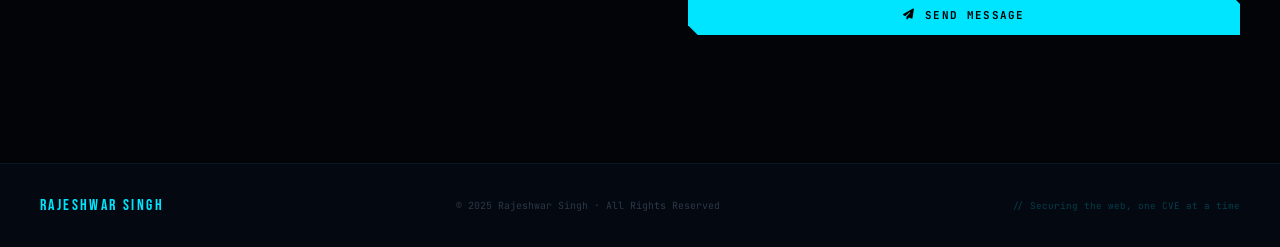
==== commit a5345b58: "Rename index_13.html to index.html" ====
--- a/index.html
+++ b/index.html
@@ -1156,7 +1156,7 @@
     </div>
     <div class="nav-right">
       <div class="nav-status"><div class="status-dot"></div>AVAILABLE</div>
-      <a href="https://www.linkedin.com/in/rajeshwar-singh-59070715b/" target="_blank" class="btn-hire">Hire Me</a>
+      <a href="https://www.linkedin.com/in/rajeshwar-singh07/" target="_blank" class="btn-hire">Hire Me</a>
       <button class="nav-toggle" id="nav-toggle"><span></span><span></span><span></span></button>
     </div>
   </div>
@@ -1184,7 +1184,7 @@
         </p>
         <div class="hero-actions reveal">
           <a href="#cves" class="btn-primary"><i class="fa-solid fa-bug"></i> View CVEs</a>
-          <a href="https://www.linkedin.com/in/rajeshwar-singh-59070715b/" target="_blank" class="btn-outline"><i class="fa-brands fa-linkedin"></i> LinkedIn</a>
+          <a href="https://www.linkedin.com/in/rajeshwar-singh07/" target="_blank" class="btn-outline"><i class="fa-brands fa-linkedin"></i> LinkedIn</a>
           <a href="https://github.com/Rajeshwar40" target="_blank" class="btn-outline"><i class="fa-brands fa-github"></i> GitHub</a>
         </div>
         <div class="hero-metrics reveal">
@@ -1282,7 +1282,7 @@
           <div class="id-row"><span class="id-key">CVEs</span><span class="id-val" style="color:var(--c1);font-weight:700">12+ MITRE Assigned</span></div>
           <div class="id-row"><span class="id-key">Status</span><span class="id-val"><span class="id-online">Available</span></span></div>
           <div class="id-socials">
-            <a href="https://www.linkedin.com/in/rajeshwar-singh-59070715b/" target="_blank" class="id-social-btn"><i class="fa-brands fa-linkedin"></i></a>
+            <a href="https://www.linkedin.com/in/rajeshwar-singh07/" target="_blank" class="id-social-btn"><i class="fa-brands fa-linkedin"></i></a>
             <a href="https://github.com/Rajeshwar40" target="_blank" class="id-social-btn"><i class="fa-brands fa-github"></i></a>
           </div>
         </div>
@@ -1860,9 +1860,9 @@
     <div class="contact-grid">
       <div class="reveal-left">
         <div class="contact-links">
-          <a href="https://www.linkedin.com/in/rajeshwar-singh-59070715b/" target="_blank" class="c-link">
+          <a href="https://www.linkedin.com/in/rajeshwar-singh07/" target="_blank" class="c-link">
             <i class="fa-brands fa-linkedin c-link-icon"></i>
-            <div><div class="c-link-label">LinkedIn</div><div class="c-link-val">linkedin.com/in/rajeshwar-singh-59070715b</div></div>
+            <div><div class="c-link-label">LinkedIn</div><div class="c-link-val">linkedin.com/in/rajeshwar-singh07</div></div>
           </a>
           <a href="https://github.com/Rajeshwar40" target="_blank" class="c-link">
             <i class="fa-brands fa-github c-link-icon"></i>
@@ -2350,7 +2350,7 @@
     ],
     contact:()=>[
       c_('┌──── CONTACT ─────────────────────────────────────────────┐'),
-      `  ${w('LinkedIn:')}  ${c_('linkedin.com/in/rajeshwar-singh-59070715b')}`,
+      `  ${w('LinkedIn:')}  ${c_('linkedin.com/in/rajeshwar-singh07')}`,
       `  ${w('GitHub:')}    ${c_('github.com/Rajeshwar40')}`,
       `  ${w('Location:')}  Bangalore, Karnataka, India`,
       '',
